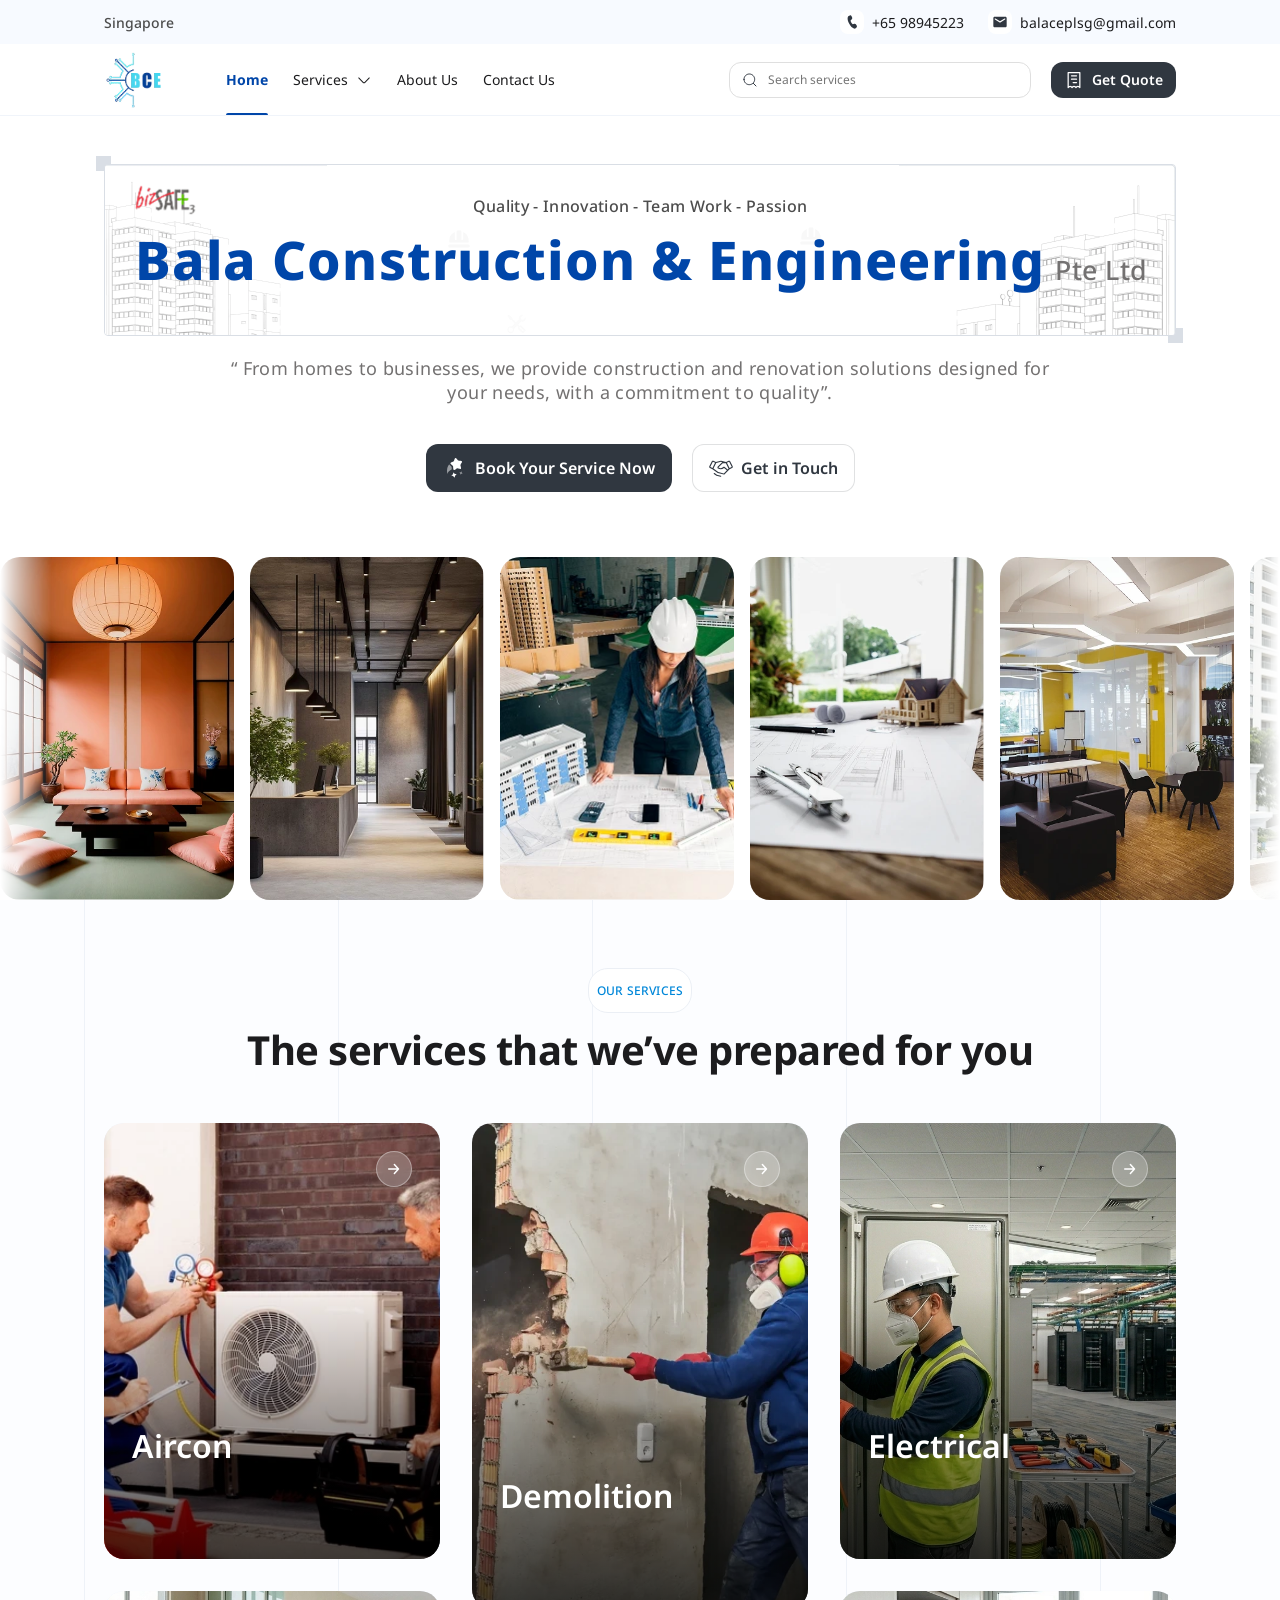
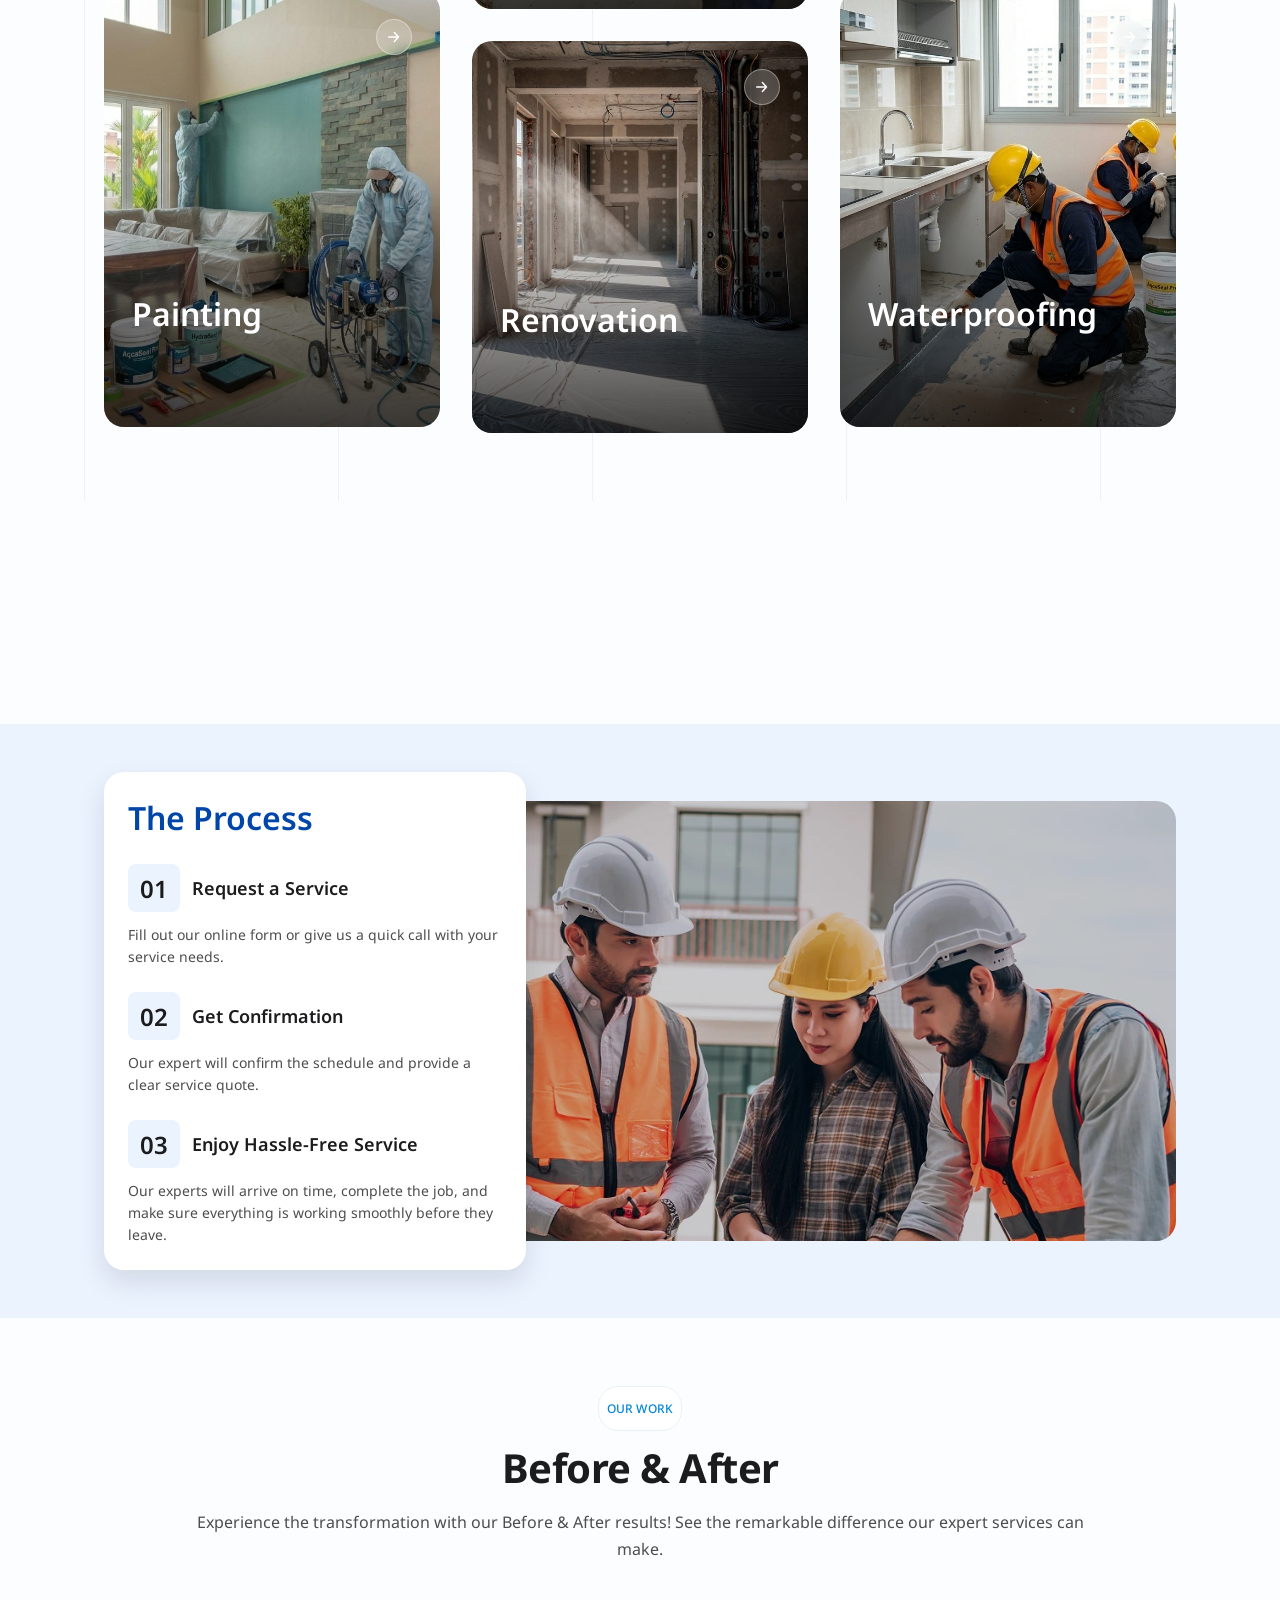
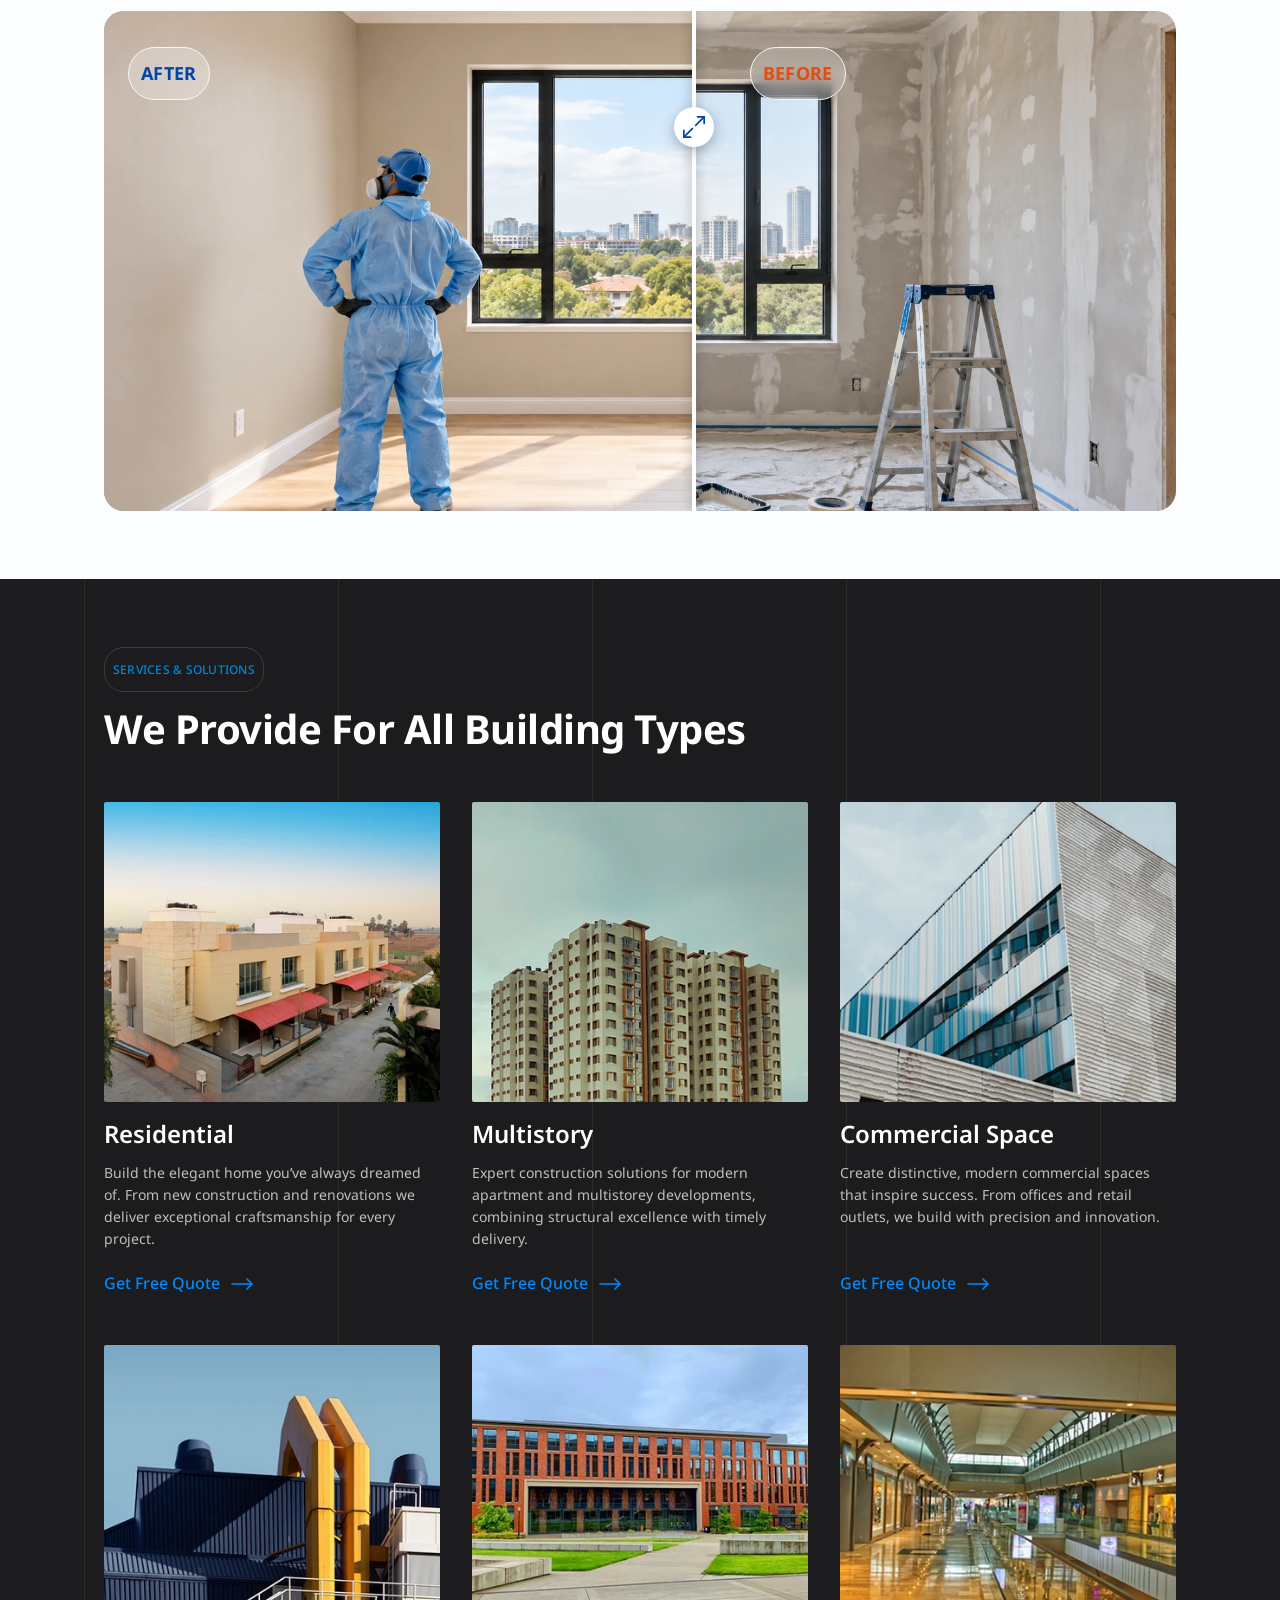
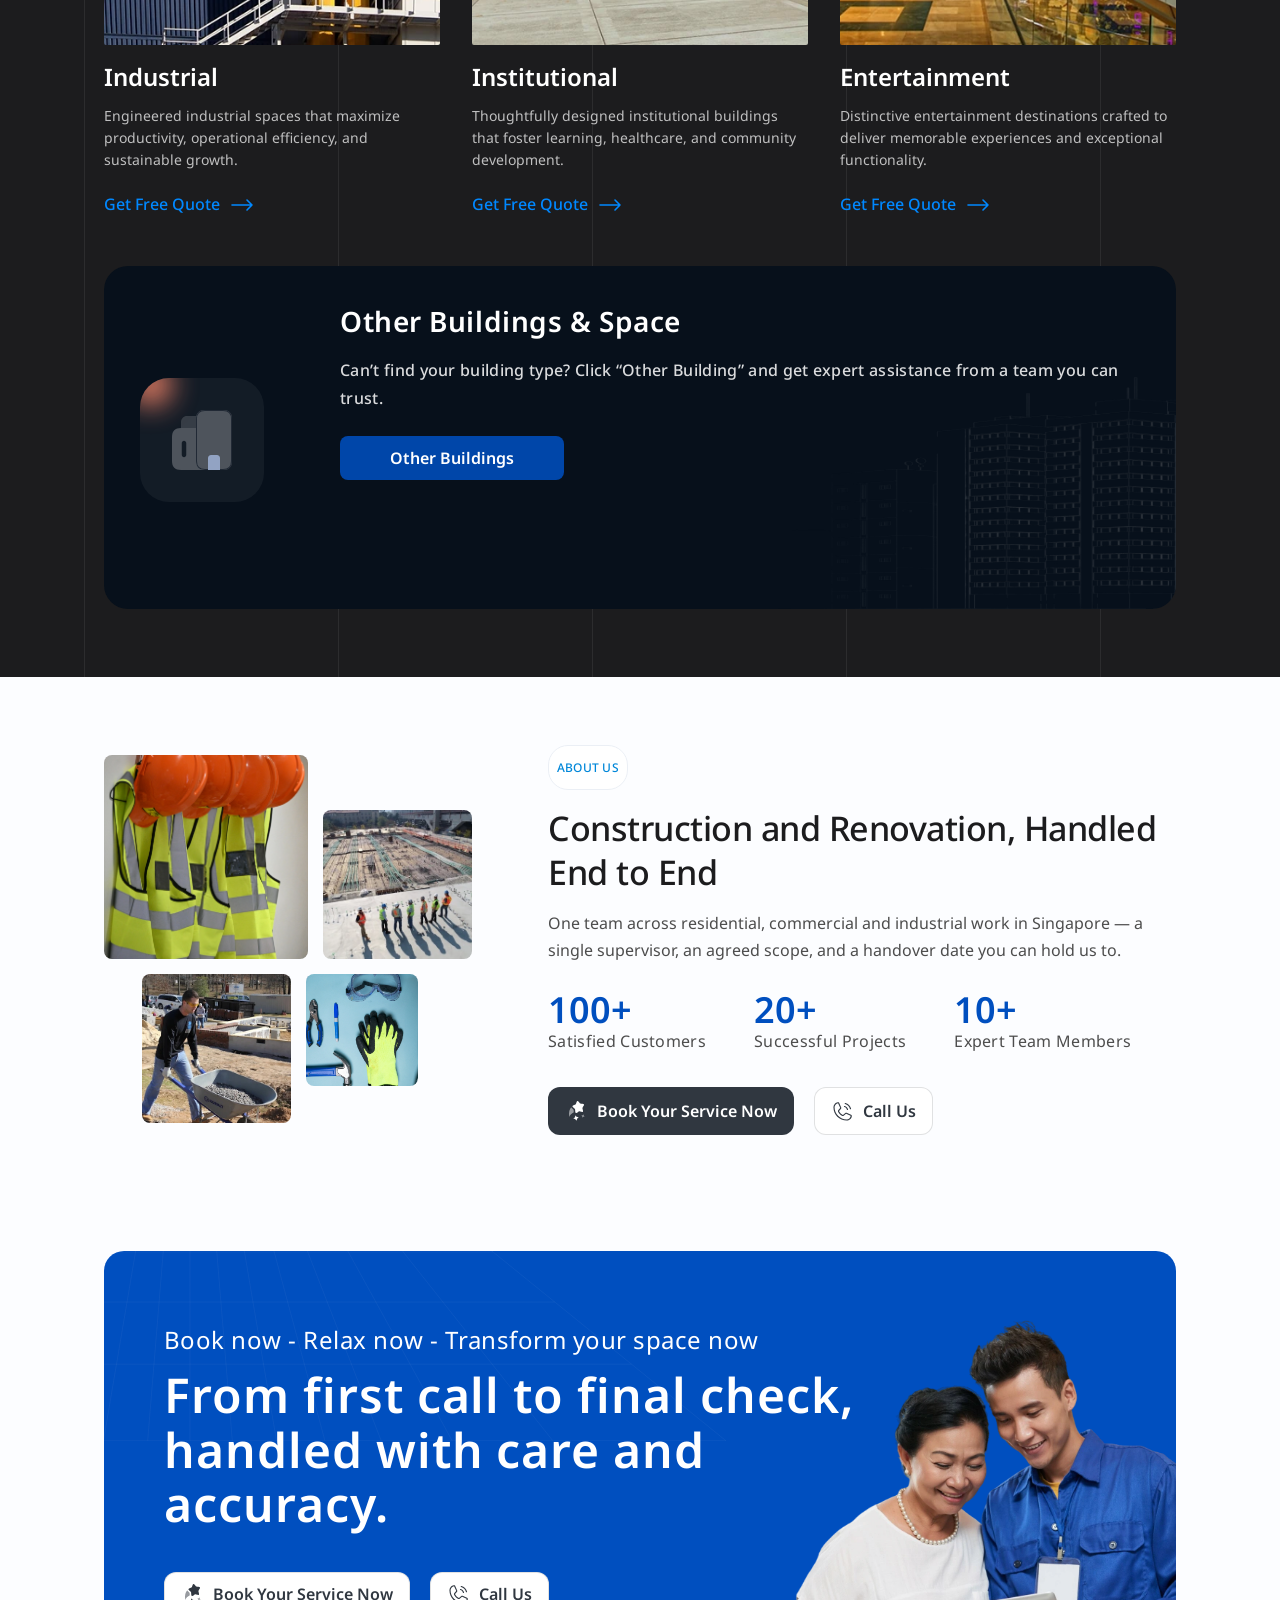
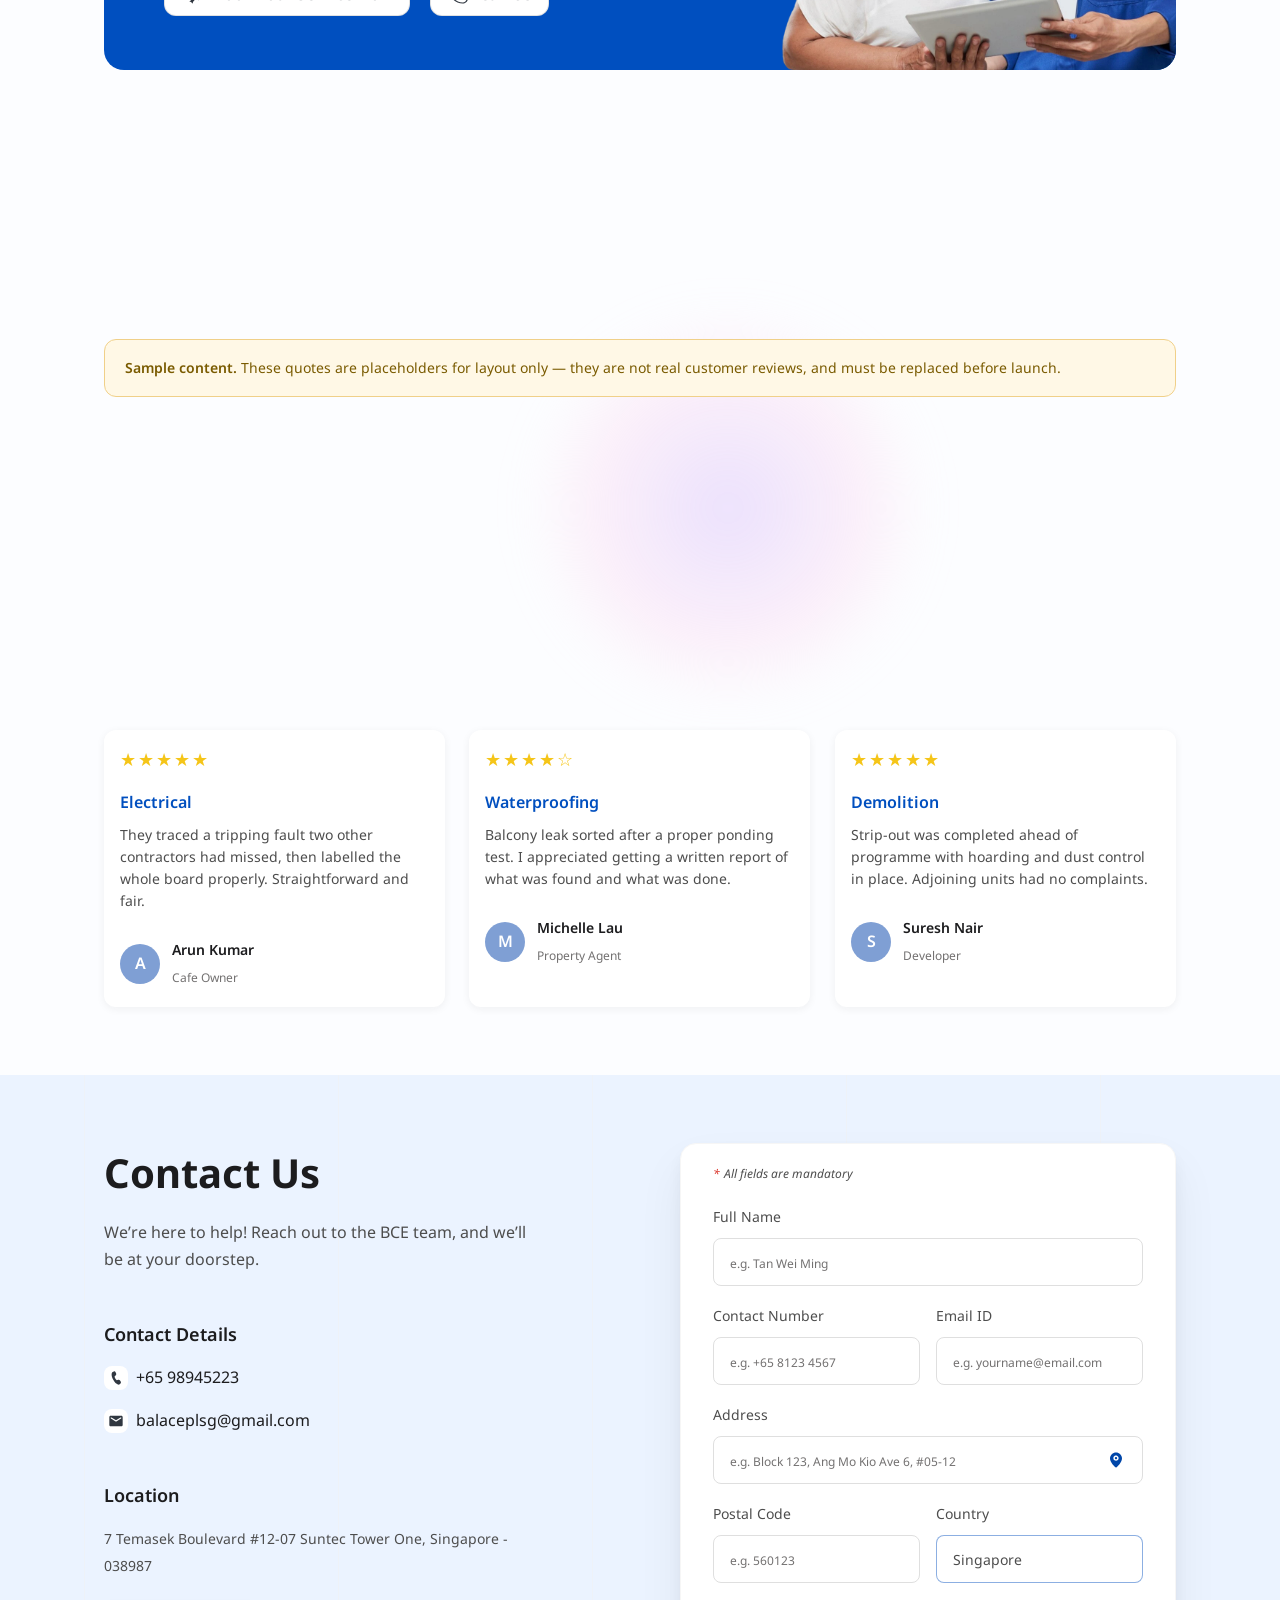
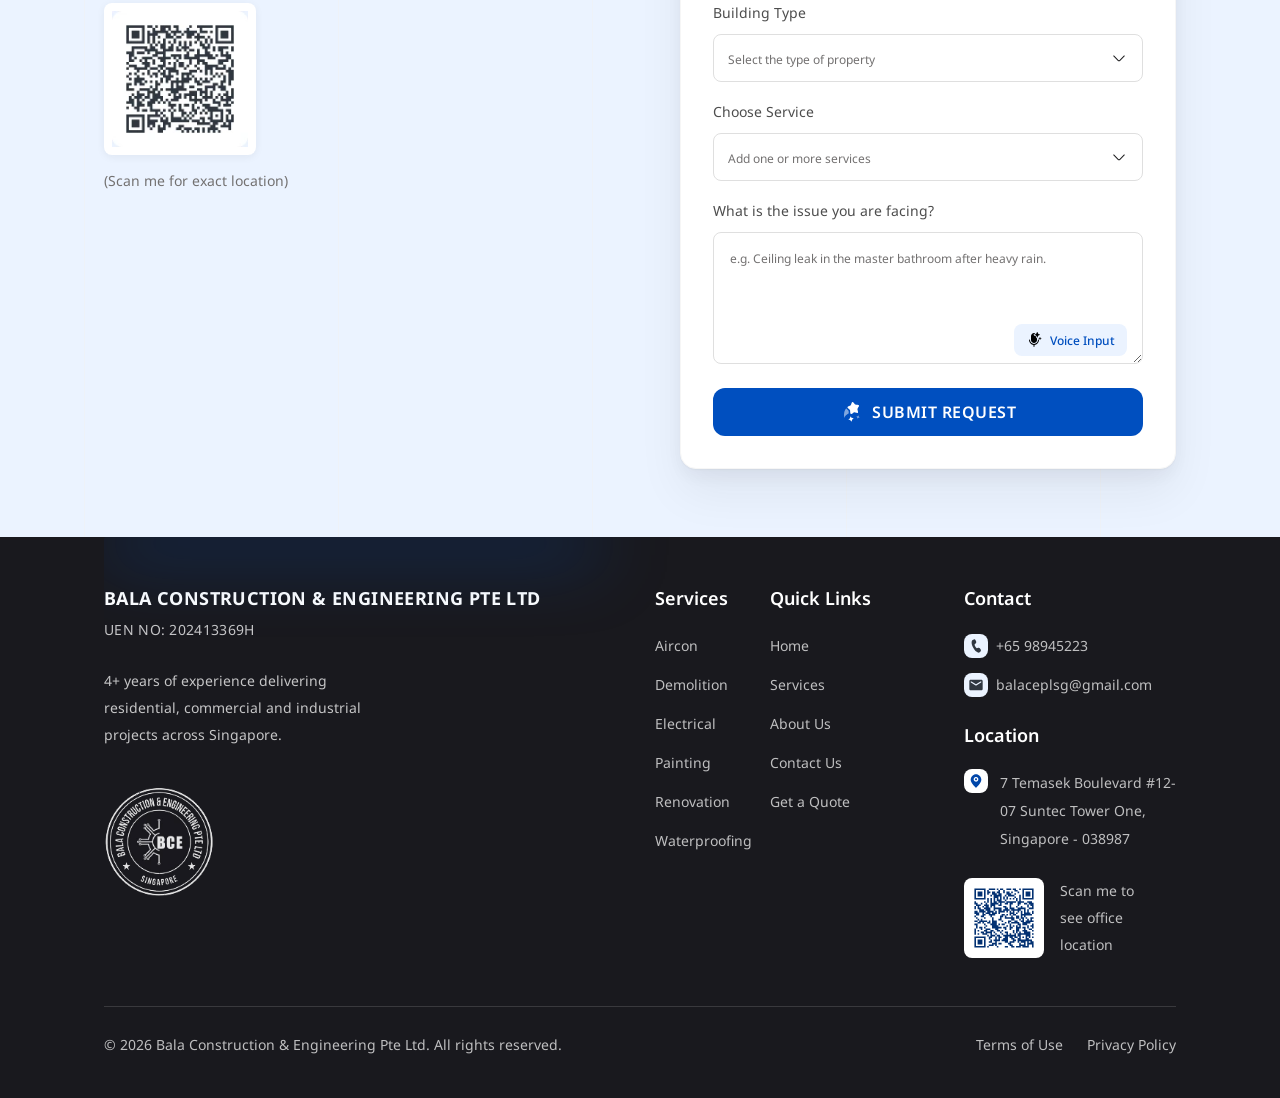
==== BCE Website Hub/index.html @ 56aca554 "First-Commit" ====
<!DOCTYPE html>
<html lang="en">
<head>
<meta charset="utf-8">
<meta name="viewport" content="width=device-width, initial-scale=1">
<title>Bala Construction &amp; Engineering Pte Ltd — Construction &amp; Renovation, Singapore</title>
<meta name="description" content="From homes to businesses, BCE provides construction and renovation solutions designed for your needs, with a commitment to quality. Aircon, demolition, electrical, painting, renovation and waterproofing services in Singapore.">
<link rel="icon" href="favicon.ico" sizes="any">
<link rel="icon" type="image/png" sizes="32x32" href="images/brand/favicon-32.png?v=3">
<link rel="apple-touch-icon" sizes="180x180" href="images/brand/favicon-180.png?v=3">
<link rel="preconnect" href="https://fonts.googleapis.com">
<link rel="preconnect" href="https://fonts.gstatic.com" crossorigin>
<link href="https://fonts.googleapis.com/css2?family=Noto+Sans:wght@400;500;600;700;800&display=swap" rel="stylesheet">
<link rel="stylesheet" href="css/tokens.css">
<link rel="stylesheet" href="css/base.css">
<link rel="stylesheet" href="css/components.css">
<link rel="stylesheet" href="css/sections.css">
<link rel="stylesheet" href="css/responsive.css">
<script>try{var f='bce-intro',s=sessionStorage.getItem(f)==='1',x=/[?&]intro=1/.test(location.href);if(s&&!x){document.documentElement.classList.add('intro-seen')}else{sessionStorage.setItem(f,'1')}}catch(e){}</script>
</head>
<body data-active-nav="Home">

<!-- Intro loader (Figma 438:1536) - a 2.5s curtain, removed by main.js -->
<div class="intro" id="intro" aria-hidden="true">
  <div class="intro__sky intro__sky--a"><img src="images/intro/skyline-a.webp" alt=""></div>
  <div class="intro__sky intro__sky--b"><img src="images/intro/skyline-b.webp" alt=""></div>
  <div class="intro__sky intro__sky--c"><img src="images/intro/skyline-c.webp" alt=""></div>
  <div class="intro__brand">
    <img class="intro__logo" src="images/brand/bce-logo.webp" alt="Bala Construction &amp; Engineering">
    <span class="intro__bar"></span>
    <p class="intro__tagline"><span>Quality - Innovation - Team Work - Passion</span></p>
  </div>
</div>

<a class="skip-link" href="#main">Skip to content</a>
<header class="site-header" data-component="site-header"></header>

<main id="main">

  <!-- ===== Hero ========================================================= -->
  <section class="hero">
    <span class="hero__tick hero__tick--tl"></span>
    <span class="hero__tick hero__tick--br"></span>

    <div class="container">
      <div class="hero__banner" data-reveal="scale">
        <img class="hero__skyline hero__skyline--left"  src="images/hero/skyline-left.webp"  alt="" aria-hidden="true">
        <img class="hero__skyline hero__skyline--right" src="images/hero/skyline-right.webp" alt="" aria-hidden="true">

        <span class="hero__glyph" style="left:34px;  top:59px; width:24px; height:24px"><img src="images/icons/helmet-safety-alt.svg" alt=""></span>
        <span class="hero__glyph" style="left:197px; top:59px; width:24px; height:24px"><img src="images/icons/helmet-safety-alt.svg" alt=""></span>
        <span class="hero__glyph" style="left:342px; top:62px; width:24px; height:24px"><img src="images/icons/helmet-safety.svg" alt=""></span>
        <span class="hero__glyph" style="left:694px; top:59px; width:24px; height:24px"><img src="images/icons/helmet-safety.svg" alt=""></span>
        <span class="hero__glyph" style="left:401px; top:148px; width:21px; height:21px"><img src="images/icons/tools.svg" alt=""></span>

        <div class="hero__certified">
          <img src="images/brand/bizsafe.webp" alt="bizSAFE certified">
        </div>

        <p class="hero__tagline">Quality - Innovation - Team Work - Passion</p>

        <div class="hero__titles">
          <h1 class="hero__title">Bala Construction &amp; Engineering</h1>
          <span class="hero__suffix">Pte Ltd</span>
        </div>
      </div>

      <p class="hero__lead" data-reveal>
        &ldquo;&nbsp;From homes to businesses, we provide construction and renovation solutions
        designed for your needs, with a commitment to quality&rdquo;.
      </p>

      <div class="hero__actions" data-reveal>
        <a class="btn btn--primary" href="contact.html">
          <span class="btn__icon" data-icon="star-fall"></span>
          <span>Book Your Service Now</span>
        </a>
        <button class="btn btn--outline" type="button" data-open-modal="get-in-touch-modal">
          <span class="btn__icon" data-icon="handshake"></span>
          <span>Get in Touch</span>
        </button>
      </div>
    </div>

    <div class="hero__gallery" aria-label="Recent BCE projects">
      <div class="hero__track" data-render="hero-gallery"></div>
    </div>
  </section>

  <!-- ===== Services ===================================================== -->
  <section class="section has-grid" id="services">
    <div class="container">
      <div class="section-head section-head--center" data-reveal>
        <span class="eyebrow">Our Services</span>
        <h2 class="section-title">The services that we&rsquo;ve prepared for you</h2>
      </div>
      <div class="services-bento" data-render="service-cards"></div>
    </div>
  </section>

  <!-- ===== How it works ================================================= -->
  <section class="section process" id="how-it-works">
    <div class="container">
      <div class="section-head" data-reveal>
        <span class="eyebrow">How it works</span>
        <h2 class="section-title">We Will Reach You In a Few Clicks</h2>
      </div>
    </div>

    <div class="process__band">
      <div class="container">
        <div class="process__stage">
          <figure class="process__photo" data-reveal="right">
            <img src="images/misc/process-team.webp" alt="BCE engineers reviewing plans on site" loading="lazy">
          </figure>
          <div class="process__card" data-reveal="left">
            <h3 class="process__card-title">The Process</h3>
            <div data-render="process-steps"></div>
          </div>
        </div>
      </div>
    </div>
  </section>

  <!-- ===== Before & After =============================================== -->
  <section class="section" id="our-work">
    <div class="container">
      <div class="section-head section-head--center" data-reveal>
        <span class="eyebrow">Our Work</span>
        <h2 class="section-title">Before &amp; After</h2>
        <p class="section-lead section-lead--wide">
          Experience the transformation with our Before &amp; After results! See the remarkable
          difference our expert services can make.
        </p>
      </div>

      <div class="compare" data-compare data-reveal="scale">
        <div class="compare__layer compare__layer--before">
          <img src="images/before-after/before.webp" alt="Property before BCE works">
        </div>
        <div class="compare__layer compare__layer--after">
          <img src="images/before-after/after.webp" alt="The same property after completion">
        </div>
        <span class="compare__badge compare__badge--after">AFTER</span>
        <span class="compare__badge compare__badge--before">BEFORE</span>
        <div class="compare__handle">
          <span class="compare__grip"><img src="images/icons/ba-handle-arrows.svg" alt=""></span>
        </div>
      </div>
    </div>
  </section>

  <!-- ===== Building types (dark) ======================================== -->
  <section class="section section--dark has-grid" id="building-types">
    <div class="container">
      <div class="section-head" data-reveal>
        <span class="eyebrow">Services &amp; Solutions</span>
        <h2 class="section-title">We Provide For All Building Types</h2>
      </div>

      <div class="grid-3" data-render="building-types"></div>

      <div class="other-buildings" data-reveal>
        <img class="other-buildings__skyline" src="images/misc/ob-skyline.webp" alt="" aria-hidden="true">
        <span class="other-buildings__icon">
          <img class="other-buildings__glow" src="images/misc/ob-glow.svg" alt="" aria-hidden="true">
          <img src="images/icons/buildings-alt.svg" alt="" width="72" height="72">
        </span>
        <div>
          <h3 class="other-buildings__title">Other Buildings &amp; Space</h3>
          <p class="other-buildings__desc">
            Can&rsquo;t find your building type? Click &ldquo;Other Building&rdquo; and get expert
            assistance from a team you can trust.
          </p>
          <div class="other-buildings__cta">
            <a class="btn btn--brand" href="contact.html?type=Other">Other Buildings</a>
          </div>
        </div>
      </div>
    </div>
  </section>

  <!-- ===== About ======================================================== -->
  <section class="section" id="about">
    <div class="container about">
      <div class="collage" data-reveal="left">
        <figure class="collage__item collage__item--a"><img src="images/about/collage-1-crew.webp" alt="Safety equipment ready for the crew" loading="lazy"></figure>
        <figure class="collage__item collage__item--b"><img src="images/about/collage-2-site.webp" alt="Site works in progress" loading="lazy"></figure>
        <figure class="collage__item collage__item--c"><img src="images/about/collage-3-worker.webp" alt="Worker on a reinforced structure" loading="lazy"></figure>
        <figure class="collage__item collage__item--d"><img src="images/about/collage-4-gloves.webp" alt="Protective gloves" loading="lazy"></figure>
      </div>

      <div data-reveal="right">
        <span class="eyebrow">About Us</span>
        <h2 class="section-title section-title--md" style="margin-top:16px">
          Construction and Renovation, Handled End to End
        </h2>
        <p class="section-lead">
          One team across residential, commercial and industrial work in Singapore — a single
          supervisor, an agreed scope, and a handover date you can hold us to.
        </p>

        <div class="about__stats">
          <div class="stat"><p class="stat__value" data-count="100">100+</p><p class="stat__label">Satisfied Customers</p></div>
          <div class="stat"><p class="stat__value" data-count="20">20+</p><p class="stat__label">Successful Projects</p></div>
          <div class="stat"><p class="stat__value" data-count="10">10+</p><p class="stat__label">Expert Team Members</p></div>
        </div>

        <div class="about__actions">
          <a class="btn btn--primary" href="contact.html">
            <span class="btn__icon" data-icon="star-fall"></span>
            <span>Book Your Service Now</span>
          </a>
          <a class="btn btn--outline" href="tel:+6598945223">
            <span class="btn__icon" data-icon="phone-call"></span>
            <span>Call Us</span>
          </a>
        </div>
      </div>
    </div>
  </section>

  <!-- ===== CTA banner =================================================== -->
  <div data-component="cta-banner"></div>

  <!-- ===== Testimonials ================================================= -->
  <section class="section testimonials" id="testimonials">
    <div class="container">
      <div class="section-head" data-reveal>
        <h2 class="section-title">Our Trusted Clients</h2>
        <p class="section-lead">
          What homeowners, offices and developers say about working with BCE.
        </p>
      </div>
      <div class="testimonials__grid" data-render="testimonials"></div>
    </div>
  </section>

  <!-- ===== Contact ====================================================== -->
  <section class="section section--tint has-grid" id="contact">
    <div class="container contact">
      <div data-reveal="left">
        <h2 class="contact__heading">Contact Us</h2>
        <p class="contact__lead">
          We&rsquo;re here to help! Reach out to the BCE team, and we&rsquo;ll be at your doorstep.
        </p>

        <h3 class="contact__subhead">Contact Details</h3>
        <div class="contact__list">
          <a class="contact-chip" href="tel:+6598945223">
            <span class="contact-chip__icon"><img src="images/icons/phone.svg" alt=""></span>
            <span>+65 98945223</span>
          </a>
          <a class="contact-chip" href="mailto:balaceplsg@gmail.com">
            <span class="contact-chip__icon"><img src="images/icons/email.svg" alt=""></span>
            <span>balaceplsg@gmail.com</span>
          </a>
        </div>

        <h3 class="contact__subhead">Location</h3>
        <p class="contact__address">
          7 Temasek Boulevard #12-07 Suntec Tower One, Singapore - 038987
        </p>
        <img class="contact__qr" src="images/misc/qr-location.webp" alt="QR code linking to the BCE office location">
        <p class="contact__qr-note">(Scan me for exact location)</p>
      </div>

      <div class="form-card" id="enquiry" data-reveal="right">
        <form data-enquiry-form novalidate>
          <div data-render="enquiry-fields" data-form-scope="home"></div>
        </form>
      </div>
    </div>
  </section>

</main>

<div data-component="site-footer"></div>
<div data-component="success-modal"></div>

<script src="js/data/site.js"></script>
<script src="js/icons.js"></script>
<script src="js/components.js"></script>
<script src="js/renderers.js"></script>
<script src="js/dropdown.js"></script>
<script src="js/mailer.js"></script>
<script src="js/forms.js"></script>
<script src="js/main.js"></script>
</body>
</html>
---- BCE Website Hub/css/tokens.css ----
/* ==========================================================================
   BCE — Design Tokens
   Mirrors the Figma variable set from "BCE Website Design and Development".
   Figma-defined variables are marked [figma]; the rest are values that were
   raw hex in the design and have been promoted to tokens here so future
   changes happen in one place.
   ========================================================================== */

:root {
  /* ---- Brand ---------------------------------------------------------- */
  --brand-1:            #0046a9;  /* [figma] Primary Brand Color 1 — headings */
  --brand-2:            #004fbf;  /* [figma] Primary Brand Color 2 — stats, links */
  --brand-selected:     #0088ff;  /* [figma] Sidebar Text - Selected */
  --brand-eyebrow:      #0087d9;  /* eyebrow label on About Us */
  --brand-deep:         #064195;  /* logo "C" */
  --brand-cyan:         #47d7ef;  /* logo "B" */
  --brand-cyan-2:       #42d7f0;  /* logo "E" */

  /* ---- Text ----------------------------------------------------------- */
  --text-1:             #1c1c1e;  /* [figma] P font color 1 — primary */
  --text-2:             #4d4d4d;  /* [figma] S font color — secondary */
  --text-3:             #737171;  /* [figma] T Font Color — muted */
  --text-heading-alt:   #1e1f24;  /* About Us headline */
  --text-on-dark:       #ffffff;
  --text-on-dark-muted: rgba(255, 255, 255, .72);

  /* ---- Surfaces ------------------------------------------------------- */
  --bg-1:               #fcfdff;  /* [figma] Bg color 1 — page ground */
  --bg-2:               #ebf3ff;  /* [figma] Bg Color 2 — tinted sections */
  --bg-field:           #ffffff;  /* [figma] Text Field - BG */
  --bg-utility:         #f7faff;  /* top contact bar */
  --bg-nav:             #fcfdff;
  --bg-dark:            #1c1c1e;  /* Service Providing section */
  --bg-footer:          #19191e;  /* [figma] Footer surface */
  --bg-dark-soft:       #26262a;  /* cards inside dark sections */
  --white:              #ffffff;

  /* ---- Lines ---------------------------------------------------------- */
  --stroke-1:           #ebeff5;  /* [figma] Stroke Color 1 */
  --stroke-card:        #f6f6f6;  /* form card outline */
  --stroke-filled:      rgba(0, 79, 191, .45);  /* hairline on a completed field */
  --grid-line:          #eef2f8;  /* background rules behind sections */
  --grid-line-dark:     rgba(255, 255, 255, .07);
  --stroke-nav:         #f0f4fa;
  --stroke-hero:        #d9dee5;
  --stroke-field:       #dfdfdf;
  --stroke-on-dark:     rgba(255, 255, 255, .14);

  /* ---- Buttons -------------------------------------------------------- */
  --cta-fill:           #303740;  /* [figma] CTA Button Fill Color */
  --cta-fill-hover:     var(--brand-1);         /* Buttons Component 43:1725 (hover state) */
  --cta-outline:        rgba(48, 55, 64, .15);
  --cta-outline-strong: rgba(48, 55, 64, .25);

  /* ---- Feedback ------------------------------------------------------- */
  --success:            #0f9d68;
  --danger:             #d93025;
  --star:               #f5c518;
  --badge-before:       #e54c10;

  /* ---- Scrims --------------------------------------------------------- */
  --scrim-image:        rgba(77, 77, 77, .5);
  --scrim-card:         linear-gradient(180deg, rgba(0, 0, 0, 0) 38%, rgba(0, 0, 0, .72) 100%);

  /* ---- Typography ----------------------------------------------------- */
  --font-sans: "Noto Sans", -apple-system, BlinkMacSystemFont, "Segoe UI", Roboto, Arial, sans-serif;
  --font-logo: Impact, "Haettenschweiler", "Arial Narrow Bold", sans-serif;

  --fs-hero:      64px;   --lh-hero:      88px;   --ls-hero:    1.28px;
  --fs-hero-sub:  32px;   --lh-hero-sub:  36px;
  --fs-h2:        40px;   --lh-h2:        50px;
  --fs-h3:        34px;   --lh-h3:        44px;
  --fs-card:      32px;   --lh-card:      42px;   /* service card title */
  --fs-stat:      36px;
  --fs-lead:      18px;   --lh-lead:      24px;
  --fs-body:      16px;   --lh-body:      27px;
  --fs-sm:        14px;   --lh-sm:        28px;
  --fs-xs:        12px;   --lh-xs:        20px;

  /* Weight of the selected item in the top nav. 600 = semibold, 700 = bold.
     Change here only - .nav-link.is-active reads this. */
  --nav-active-weight: 700;

  /* About page bands (Figma 437:1151) */
  --values-bg:  #f8f8f8;   /* "Your reliable partner"  437:1221 */
  --md-orange:  #ff5b1b;   /* "Meet our MD"            437:1464 */

  /* Loading overlay */
  --progress-green: #16a34a;

  /* ---- Spacing (4px base) --------------------------------------------- */
  --sp-1: 4px;   --sp-2: 8px;   --sp-3: 12px;  --sp-4: 16px;
  --sp-5: 20px;  --sp-6: 24px;  --sp-8: 32px;  --sp-10: 40px;
  --sp-12: 48px; --sp-16: 64px; --sp-20: 80px; --sp-24: 96px;

  /* ---- Layout ---------------------------------------------------------
     Desktop / medium-large laptop keeps the 104px gutter from the design.
     Overridden per breakpoint in responsive.css.                          */
  --page-margin:   104px;
  --content-max:   1232px;
  --grid-gap:      32px;
  --section-pad-y: 68px;   /* tuned so each section clears a laptop viewport */

  /* ---- Radii ----------------------------------------------------------- */
  --r-xs:  4px;   --r-sm:  8px;   --r-md: 12px;
  --r-lg: 20px;   --r-xl: 24px;   --r-pill: 999px;

  /* ---- Elevation ------------------------------------------------------- */
  --shadow-card:  0 2px 8px rgba(28, 28, 30, .06);
  /* Layered so the falloff reads smooth rather than as one hard edge. */
  --shadow-form:  0 1px 2px rgba(28, 28, 30, .04),
                  0 8px 20px rgba(28, 28, 30, .05),
                  0 24px 48px rgba(28, 28, 30, .06);
  --shadow-lift:  0 12px 28px rgba(28, 28, 30, .12);
  --shadow-menu:  4px 16px 16px rgba(0, 0, 0, .12);
  --shadow-modal: 0 24px 64px rgba(28, 28, 30, .24);

  /* ---- Motion ---------------------------------------------------------- */
  --ease:        cubic-bezier(.22, .61, .36, 1);
  --ease-out:    cubic-bezier(.16, 1, .3, 1);
  --dur-fast:    140ms;
  --dur:         240ms;
  --dur-slow:    420ms;
  --nav-h:       72px;
  --utility-h:   44px;
}
---- BCE Website Hub/css/base.css ----
/* ==========================================================================
   BCE — Reset, base elements, layout primitives, scroll animation utilities
   ========================================================================== */

*, *::before, *::after { box-sizing: border-box; }

html {
  -webkit-text-size-adjust: 100%;
  scroll-behavior: smooth;
  scroll-padding-top: calc(var(--nav-h) + 16px);
}

body {
  margin: 0;
  background: var(--bg-1);
  color: var(--text-1);
  font-family: var(--font-sans);
  font-size: var(--fs-body);
  line-height: var(--lh-body);
  -webkit-font-smoothing: antialiased;
  overflow-x: hidden;
}

/* Author styles beat the UA sheet, so [hidden] must be restated or class-based
   display rules (e.g. .modal { display: grid }) would override it. */
[hidden] { display: none !important; }

h1, h2, h3, h4, p, figure, blockquote { margin: 0; }
ul, ol { margin: 0; padding: 0; list-style: none; }
img, svg, video { display: block; max-width: 100%; }
img { height: auto; }
button, input, select, textarea { font: inherit; color: inherit; }
button { background: none; border: 0; padding: 0; cursor: pointer; }
a { color: inherit; text-decoration: none; }

:focus-visible {
  outline: 2px solid var(--brand-2);
  outline-offset: 3px;
  border-radius: var(--r-xs);
}

/* Screen-reader only ------------------------------------------------------ */
.sr-only {
  position: absolute; width: 1px; height: 1px;
  padding: 0; margin: -1px; overflow: hidden;
  clip: rect(0 0 0 0); white-space: nowrap; border: 0;
}

.skip-link {
  position: absolute; left: var(--sp-4); top: -100px; z-index: 200;
  background: var(--cta-fill); color: var(--white);
  padding: var(--sp-3) var(--sp-5); border-radius: var(--r-md);
  transition: top var(--dur) var(--ease);
}
.skip-link:focus { top: var(--sp-4); }

/* --------------------------------------------------------------------------
   Layout primitives
   -------------------------------------------------------------------------- */

/* Horizontal rhythm: 104px gutters on desktop, capped at a 1232px measure. */
.container {
  width: 100%;
  max-width: calc(var(--content-max) + var(--page-margin) * 2);
  margin-inline: auto;
  padding-inline: var(--page-margin);
}

.section { padding-block: var(--section-pad-y); }
.section--tint { background: var(--bg-2); }
.section--dark { background: var(--bg-dark); color: var(--text-on-dark); }
.section--dark .section-title { color: var(--text-on-dark); }
.section--dark .section-lead { color: var(--text-on-dark-muted); }

/* --------------------------------------------------------------------------
   Background grid rules
   The design runs six vertical lines behind several sections, starting at 84px
   on a 254px pitch (Figma lines at 85 / 339 / 593 / 847 / 1101 / 1355 against
   the 1440 frame). Add `has-grid` to any section to pick them up.
   -------------------------------------------------------------------------- */
.has-grid { position: relative; }
.has-grid > * { position: relative; }
.has-grid::before {
  content: "";
  position: absolute; inset: 0;
  background-image: repeating-linear-gradient(
    90deg,
    transparent 0 84px,
    var(--grid-line) 84px 85px,
    transparent 85px 254px
  );
  pointer-events: none;
}
.has-grid--dark::before,
.section--dark.has-grid::before { --grid-line: var(--grid-line-dark); }

/* Section header: eyebrow chip → headline → lead. Repeats site-wide. */
.section-head { margin-bottom: var(--sp-12); }
.section-head--center { text-align: center; }
.section-head--center .section-lead { margin-inline: auto; }

.eyebrow {
  display: inline-flex; align-items: center;
  padding: var(--sp-2);
  border: 1px solid var(--stroke-1);
  border-radius: var(--r-lg);
  font-size: var(--fs-xs);
  font-weight: 500;
  letter-spacing: .24px;
  text-transform: uppercase;
  color: var(--brand-eyebrow);
  background: var(--white);
}
.section--dark .eyebrow { background: transparent; border-color: var(--stroke-on-dark); }

.section-title {
  margin-top: var(--sp-3);
  font-size: var(--fs-h2);
  line-height: var(--lh-h2);
  font-weight: 700;
  letter-spacing: -.5px;
  color: var(--text-1);
}
.section-title--md { font-size: var(--fs-h3); line-height: var(--lh-h3); font-weight: 500; }

.section-lead {
  margin-top: var(--sp-4);
  max-width: 780px;
  font-size: var(--fs-body);
  line-height: var(--lh-body);
  color: var(--text-2);
}
.section-lead--wide { max-width: 900px; }

.grid-3 {
  display: grid;
  grid-template-columns: repeat(3, 1fr);
  gap: var(--sp-12) var(--grid-gap);
  align-items: stretch;      /* lets cards bottom-align their CTAs */
}
.grid-2 { display: grid; grid-template-columns: repeat(2, 1fr); gap: var(--grid-gap); }

/* --------------------------------------------------------------------------
   Scroll-reveal — progressive enhancement.
   Elements only hide once JS confirms IntersectionObserver support, so the
   page is fully readable with JS off.
   -------------------------------------------------------------------------- */
[data-reveal] { will-change: transform, opacity; }

.js-reveal [data-reveal] {
  opacity: 0;
  transform: translateY(24px);
  transition:
    opacity var(--dur-slow) var(--ease-out),
    transform var(--dur-slow) var(--ease-out);
  transition-delay: var(--reveal-delay, 0ms);
}
.js-reveal [data-reveal="left"]  { transform: translateX(-32px); }
.js-reveal [data-reveal="right"] { transform: translateX(32px); }
.js-reveal [data-reveal="scale"] { transform: scale(.96); }

.js-reveal [data-reveal].is-visible {
  opacity: 1;
  transform: none;
}

/* Anything that lifts on hover shares one transition contract. */
.hoverable {
  transition:
    transform var(--dur) var(--ease),
    box-shadow var(--dur) var(--ease),
    border-color var(--dur) var(--ease),
    background-color var(--dur) var(--ease),
    color var(--dur) var(--ease);
}

@media (prefers-reduced-motion: reduce) {
  html { scroll-behavior: auto; }
  .js-reveal [data-reveal] { opacity: 1; transform: none; transition: none; }
  *, *::before, *::after {
    animation-duration: .01ms !important;
    animation-iteration-count: 1 !important;
    transition-duration: .01ms !important;
    scroll-behavior: auto !important;
  }
}
---- BCE Website Hub/css/components.css ----
/* ==========================================================================
   BCE — Reusable components
   Buttons, utility bar, navigation, mega-menu, cards, forms, modal, footer.
   Variants follow the "Buttons Component" sheet (43:1714) in Figma, where the
   hover convention across the whole site is charcoal -> brand blue.
   ========================================================================== */

/* --------------------------------------------------------------------------
   Buttons
   -------------------------------------------------------------------------- */
.btn {
  display: inline-flex;
  align-items: center;
  justify-content: center;
  gap: var(--sp-2);
  height: 48px;
  padding: var(--sp-2) var(--sp-4);
  border: 1px solid transparent;
  border-radius: var(--r-md);
  font-size: var(--fs-body);
  font-weight: 600;
  line-height: 1;
  white-space: nowrap;
  cursor: pointer;
  transition:
    background-color var(--dur) var(--ease),
    border-color var(--dur) var(--ease),
    color var(--dur) var(--ease),
    transform var(--dur) var(--ease),
    box-shadow var(--dur) var(--ease);
}
.btn:hover  { transform: translateY(-4px); box-shadow: var(--shadow-lift); }
.btn:active { transform: translateY(0); box-shadow: none; }

/* Button icons are masked, not <img>, so they always take the button's own
   text colour. Several exports carry a baked-in fill (star-fall and invoice
   are white) which made them vanish on light buttons. */
.btn__icon,
.pill-btn__icon {
  display: block;
  width: 24px; height: 24px;
  flex: none;
  color: inherit;          /* the inlined SVG paints with currentColor */
}
.btn__icon svg,
.pill-btn__icon svg { width: 100%; height: 100%; display: block; }
.pill-btn__icon { width: 20px; height: 20px; }

/* Filled charcoal -> brand blue on hover (primary CTA) */
.btn--primary { background: var(--cta-fill); color: var(--white); }
.btn--primary:hover { background: var(--cta-fill-hover); }

/* White with charcoal text -> charcoal on hover (used on tinted grounds) */
.btn--inverse { background: var(--white); color: var(--cta-fill); border-color: var(--cta-outline); }
.btn--inverse:hover { background: var(--cta-fill); color: var(--white); }

/* Outlined secondary — "Get in Touch" / "Call Us" */
.btn--outline {
  background: var(--white);
  color: var(--cta-fill);
  border-color: var(--cta-outline);
}
.btn--outline:hover { background: var(--brand-1); color: var(--white); border-color: var(--brand-1); }

/* Solid brand blue — the service hero's "Book Now" (Figma 49:2943) */
.btn--brand { background: var(--brand-1); color: var(--white); }
.btn--brand:hover { background: var(--brand-2); }
.btn__icon--sm { width: 20px; height: 20px; }

/* Compact nav button — "Get Quote" (36px) */
.btn--sm {
  height: 36px;
  padding: var(--sp-2) var(--sp-3);
  font-size: var(--fs-sm);
}
.btn--sm .btn__icon { width: 20px; height: 20px; }

/* The nav CTA reads charcoal while the top of the page is on screen and brand
   blue once it is scrolled past. initNavCta() puts .is-hero-view on <body>,
   keyed to each page's first section, so all four pages behave the same way.
   The colour eases on its own - .btn already transitions background-color. */
.navbar .btn--primary                { background: var(--brand-1); }
.navbar .btn--primary:hover          { background: var(--brand-2); }
.is-hero-view .navbar .btn--primary       { background: var(--cta-fill); }
.is-hero-view .navbar .btn--primary:hover { background: var(--cta-fill-hover); }

/* Full-width blue submit */
.btn--submit {
  width: 100%;
  background: var(--brand-2);
  color: var(--white);
  letter-spacing: .5px;
  text-transform: uppercase;
}
.btn--submit:hover { background: var(--brand-1); }
.btn--submit:disabled { opacity: .6; cursor: not-allowed; transform: none; box-shadow: none; }

/* Neutral — modal "Close" */
.btn--ghost { background: var(--white); color: var(--text-1); border-color: var(--stroke-field); }
.btn--ghost:hover { background: var(--bg-2); border-color: var(--stroke-1); }

.btn--block { width: 100%; }

/* Text link with a real arrow glyph (the old pseudo-element drew only the
   shaft, which read as a stray dash). */
.link-arrow {
  display: inline-flex;
  align-items: center;
  gap: var(--sp-3);
  font-size: var(--fs-body);
  font-weight: 500;
  color: var(--brand-2);
  transition: gap var(--dur) var(--ease), color var(--dur) var(--ease);
}
.link-arrow svg {
  width: 22px; height: 12px;
  flex: none;
  overflow: visible;
  transition: transform var(--dur) var(--ease);
}
.link-arrow:hover { gap: var(--sp-4); }
.link-arrow:hover svg { transform: translateX(4px); }
.section--dark .link-arrow { color: var(--brand-selected); }

/* --------------------------------------------------------------------------
   Utility contact bar (44px)
   -------------------------------------------------------------------------- */
.utility-bar {
  height: var(--utility-h);
  background: var(--bg-utility);
  font-size: var(--fs-sm);
}
.utility-bar__inner { display: flex; align-items: center; justify-content: space-between; height: 100%; }
.utility-bar__region { color: var(--text-2); font-weight: 500; }
.utility-bar__contacts { display: flex; align-items: center; gap: var(--sp-6); }

.contact-chip {
  display: inline-flex;
  align-items: center;
  gap: var(--sp-2);
  color: var(--text-1);
  transition: color var(--dur) var(--ease);
}
.contact-chip:hover { color: var(--brand-2); }
.contact-chip__icon {
  display: grid; place-items: center;
  width: 24px; height: 24px;
  background: var(--white);
  border-radius: var(--r-sm);
  flex: none;
  transition: transform var(--dur) var(--ease), box-shadow var(--dur) var(--ease);
}
.contact-chip__icon img { width: 16px; height: 16px; }
.contact-chip:hover .contact-chip__icon { transform: translateY(-1px); box-shadow: var(--shadow-card); }

/* --------------------------------------------------------------------------
   Primary navigation (72px, sticky, blurred)
   -------------------------------------------------------------------------- */
/* Only the nav sticks. The utility strip scrolls away with the page so the
   address/phone bar is not pinned over content. Both are body-level siblings
   (see mountShell) so the navbar sticks against the viewport, not a wrapper. */
.utility-bar { position: relative; z-index: 99; }

/* Fully opaque: page content must never read through the bar while scrolling. */
.navbar {
  position: sticky;
  top: 0;
  z-index: 100;
  height: var(--nav-h);
  background: var(--white);
  border-bottom: 1px solid var(--stroke-nav);
  transition: box-shadow var(--dur) var(--ease);
}
.navbar.is-stuck { box-shadow: 0 4px 16px rgba(28, 28, 30, .06); }
.navbar__inner { display: flex; align-items: center; gap: var(--sp-6); height: 100%; }

.brand { display: inline-flex; align-items: center; gap: var(--sp-2); flex: none; }
.brand__mark { width: 58px; height: 56px; object-fit: contain; transition: transform var(--dur) var(--ease); }
.brand:hover .brand__mark { transform: scale(1.05); }
.brand__word { font-family: var(--font-logo); font-size: 24px; letter-spacing: .5px; }
.brand__word i { font-style: normal; }
.brand__word .b { color: var(--brand-cyan); }
.brand__word .c { color: var(--brand-deep); }
.brand__word .e { color: var(--brand-cyan-2); }

/* Items stretch the full bar height so the active/hover rule can sit exactly on
   the navbar's bottom edge (Figma "Line 1" at y=72) instead of a magic offset. */
.nav-menu {
  display: flex;
  align-self: stretch;
  align-items: stretch;
  gap: 25px;
  margin-left: var(--sp-10);
}
.nav-menu__item { position: relative; display: flex; align-items: center; }

.nav-link {
  display: inline-flex; align-items: center; gap: var(--sp-2);
  height: 100%;
  font-size: var(--fs-sm);
  color: var(--text-1);
  transition: color var(--dur) var(--ease);
}
.nav-link::after {
  content: "";
  position: absolute;
  left: 0; right: 0; bottom: 0;
  height: 2px;
  background: var(--brand-1);
  border-radius: 2px 2px 0 0;
  transform: scaleX(0);
  transform-origin: left center;
  transition: transform var(--dur) var(--ease);
}
.nav-link:hover { color: var(--brand-1); }
.nav-link:hover::after { transform: scaleX(1); }
.nav-link.is-active { color: var(--brand-1); font-weight: var(--nav-active-weight); }
.nav-link.is-active::after { transform: scaleX(1); }
.nav-link__caret { width: 16px; height: 16px; transition: transform var(--dur) var(--ease); }
.nav-menu__item.is-open .nav-link__caret { transform: rotate(180deg); }

.nav-actions { display: flex; align-items: center; gap: var(--sp-5); margin-left: auto; }

.nav-search {
  display: flex; align-items: center; gap: var(--sp-2);
  width: 302px; height: 36px;
  padding: var(--sp-2) var(--sp-3);
  background: var(--white);
  border: 1px solid var(--stroke-field);
  border-radius: var(--r-md);
  transition: border-color var(--dur) var(--ease), box-shadow var(--dur) var(--ease);
}
.nav-search:focus-within { border-color: var(--brand-2); box-shadow: 0 0 0 3px rgba(0, 79, 191, .12); }
.nav-search img { width: 16px; height: 16px; flex: none; }
.nav-search input {
  border: 0; outline: 0; width: 100%;
  font-size: var(--fs-xs); color: var(--text-2); background: transparent;
}

/* Search suggestions ------------------------------------------------------ */
.search-results {
  position: absolute; top: calc(100% + 8px); right: 0;
  width: 302px;
  background: var(--white);
  border: 1px solid var(--stroke-1);
  border-radius: var(--r-md);
  box-shadow: var(--shadow-menu);
  padding: var(--sp-2);
  display: none;
  z-index: 120;
}
.search-results.is-open { display: block; }
.search-results__item {
  display: flex; align-items: center; gap: var(--sp-3);
  width: 100%; padding: var(--sp-2);
  border-radius: var(--r-sm); text-align: left;
  transition: background-color var(--dur-fast) var(--ease);
}
.search-results__item:hover { background: var(--bg-2); }
.search-results__item img { width: 36px; height: 36px; border-radius: var(--r-sm); object-fit: cover; }
.search-results__empty { padding: var(--sp-4); color: var(--text-3); font-size: var(--fs-sm); }

/* Burger (tablet / mobile) ------------------------------------------------ */
.nav-toggle { display: none; width: 40px; height: 40px; place-items: center; border-radius: var(--r-sm); }
.nav-toggle:hover { background: var(--bg-2); }
.nav-toggle span {
  display: block; width: 20px; height: 2px; margin: 3px 0;
  background: var(--text-1); border-radius: 2px;
  transition: transform var(--dur) var(--ease), opacity var(--dur-fast) var(--ease);
}
.nav-toggle.is-open span:nth-child(1) { transform: translateY(5px) rotate(45deg); }
.nav-toggle.is-open span:nth-child(2) { opacity: 0; }
.nav-toggle.is-open span:nth-child(3) { transform: translateY(-5px) rotate(-45deg); }

/* --------------------------------------------------------------------------
   Services mega-menu (653 x 376)
   -------------------------------------------------------------------------- */
.mega-menu {
  position: absolute;
  top: calc(100% + 12px);   /* item now spans the full bar, so 100% == navbar bottom */
  left: -110px;
  width: 653px;
  padding: 19px;
  background: var(--white);
  border: 1px solid var(--stroke-1);
  border-radius: var(--r-md);
  box-shadow: var(--shadow-menu);
  opacity: 0;
  visibility: hidden;
  transform: translateY(-8px);
  transition:
    opacity var(--dur) var(--ease),
    transform var(--dur) var(--ease),
    visibility var(--dur);
  z-index: 110;
}
.nav-menu__item.is-open .mega-menu { opacity: 1; visibility: visible; transform: translateY(0); }

.mega-menu::before {
  content: "";
  position: absolute; top: -7px; left: 172px;
  width: 14px; height: 14px;
  background: var(--white);
  border-left: 1px solid var(--stroke-1);
  border-top: 1px solid var(--stroke-1);
  transform: rotate(45deg);
}
.mega-menu__grid { display: grid; grid-template-columns: repeat(2, 287px); gap: var(--sp-10); }
.mega-menu__col { display: flex; flex-direction: column; gap: var(--sp-4); }

.menu-card {
  display: flex; align-items: center; gap: var(--sp-3);
  padding: var(--sp-2);
  border-radius: var(--r-sm);
  transition: background-color var(--dur) var(--ease), transform var(--dur) var(--ease);
}
.menu-card:hover { background: var(--bg-2); }
.menu-card__thumb {
  width: 56px; height: 56px; flex: none;
  border-radius: var(--r-sm);
  overflow: hidden;
  background: var(--white);
}
.menu-card__thumb img { width: 100%; height: 100%; object-fit: cover; }

/* Figma 41:1585 — the text column is a fixed 203 x 56 box whose content is
   top-aligned, not vertically centred against the thumbnail. */
.menu-card__body {
  position: relative;
  display: flex; flex-direction: column;
  justify-content: flex-start;
  gap: var(--sp-1);
  width: 203px; height: 56px;
}
.menu-card__title {
  font-size: var(--fs-body); font-weight: 600; line-height: normal;
  letter-spacing: .32px; color: var(--text-1);
}
.menu-card__desc {
  font-size: var(--fs-xs); line-height: normal;
  letter-spacing: .24px; color: var(--text-3);
}

/* Sits at the top-right of the text column; only shown on hover/focus. */
.menu-card__arrow {
  position: absolute; left: 183px; top: 3px;
  width: 16px; height: 16px;
  color: var(--brand-selected);
  transform: rotate(90deg) scale(.4);
  opacity: 0;
  transition: opacity var(--dur) var(--ease), transform var(--dur) var(--ease);
}
.menu-card__arrow svg { width: 100%; height: 100%; display: block; }
.menu-card:hover .menu-card__arrow,
.menu-card:focus-visible .menu-card__arrow { opacity: 1; transform: rotate(90deg) scale(1); }

/* Mobile drawer ----------------------------------------------------------- */
.mobile-drawer {
  position: fixed; inset: 0 0 0 auto;
  width: min(360px, 88vw);
  background: var(--white);
  box-shadow: -8px 0 32px rgba(0, 0, 0, .16);
  padding: var(--sp-6);
  transform: translateX(100%);
  transition: transform var(--dur-slow) var(--ease-out);
  z-index: 150;
  overflow-y: auto;
  display: none;
}
.mobile-drawer.is-open { transform: translateX(0); }
.mobile-drawer__section + .mobile-drawer__section { margin-top: var(--sp-6); }
.mobile-drawer__link {
  display: block; padding: var(--sp-3) 0;
  font-size: var(--fs-lead); font-weight: 500;
  border-bottom: 1px solid var(--stroke-1);
  transition: color var(--dur) var(--ease), padding-left var(--dur) var(--ease);
}
.mobile-drawer__link:hover { color: var(--brand-1); padding-left: var(--sp-2); }
.mobile-drawer__sub { padding-left: var(--sp-4); }

.scrim {
  position: fixed; inset: 0;
  background: rgba(28, 28, 30, .48);
  opacity: 0; visibility: hidden;
  transition: opacity var(--dur) var(--ease), visibility var(--dur);
  z-index: 140;
}
.scrim.is-open { opacity: 1; visibility: visible; }

/* --------------------------------------------------------------------------
   Service card — image with scrim, label, arrow badge, hover reveal
   -------------------------------------------------------------------------- */
/* Bento: three independent columns so each card keeps its designed height. */
.services-bento {
  display: grid;
  grid-template-columns: repeat(3, 1fr);
  gap: var(--grid-gap);
  align-items: start;
}
.services-bento__col { display: flex; flex-direction: column; gap: var(--grid-gap); }

.service-card {
  position: relative;
  display: block;
  height: var(--card-h, 436px);
  border-radius: var(--r-lg);
  overflow: hidden;
  background: var(--bg-2);
  transition: transform var(--dur) var(--ease), box-shadow var(--dur) var(--ease);
}
.service-card:hover { transform: translateY(-6px); box-shadow: var(--shadow-lift); }

/* Hover wash from the design's hover variant (Figma 25:1158): transparent to
   Primary Brand Color 1 at 60%. The design also puts a 12.5px backdrop blur
   here, but that softened the photo itself, so the blur is deliberately left
   off - the colour wash carries the state and the image stays sharp. */
.service-card__glow {
  position: absolute; inset: 0;
  background: linear-gradient(180deg, rgba(0, 70, 169, 0) 50%, rgba(0, 70, 169, .6) 100%);
  opacity: 0;
  pointer-events: none;
  transition: opacity var(--dur-slow) var(--ease);
}
.service-card:hover .service-card__glow,
.service-card:focus-within .service-card__glow { opacity: 1; }

.service-card__img {
  position: absolute; inset: 0;
  width: 100%; height: 100%;
  object-fit: cover;
  transition: transform var(--dur-slow) var(--ease-out);
}
.service-card:hover .service-card__img { transform: scale(1.06); }

.service-card__scrim { position: absolute; inset: 0; background: var(--scrim-card); }

.service-card__badge {
  position: absolute; top: 28px; right: 28px;
  width: 36px; height: 36px;
  display: grid; place-items: center;
  border-radius: var(--r-pill);
  background: rgba(255, 255, 255, .22);
  backdrop-filter: blur(6px);
  border: 1px solid rgba(255, 255, 255, .35);
  transition: background-color var(--dur) var(--ease), transform var(--dur) var(--ease);
}
.service-card:hover .service-card__badge { background: var(--white); color: var(--brand-1); }
.service-card__badge { color: var(--white); }
.service-card__badge svg { width: 18px; height: 18px; }

.service-card__body {
  position: absolute; inset: auto 0 0 0;
  padding: 28px;
  transition: transform var(--dur-slow) var(--ease-out);
}
.service-card__title {
  font-size: var(--fs-card);
  line-height: var(--lh-card);
  font-weight: 600;
  color: var(--white);
}
.service-card__actions {
  display: flex; gap: var(--sp-4);
  margin-top: var(--sp-6);
  opacity: 0;
  transform: translateY(12px);
  transition: opacity var(--dur) var(--ease), transform var(--dur) var(--ease);
}
.service-card:hover .service-card__actions,
.service-card:focus-within .service-card__actions { opacity: 1; transform: translateY(0); }
.service-card:hover .service-card__body { transform: translateY(-4px); }

/* Invisible link filling the card, so a click or tap anywhere opens the
   service page. It comes before the badge and the body in the DOM, and all
   three are positioned, so those paint above it and keep their own links and
   hover states exactly as before - this only covers the empty photo area. */
.service-card__hit { position: absolute; inset: 0; }

/* Touch devices have no hover, so the blue wash and the buttons that a mouse
   user reveals are shown by default - otherwise they would be unreachable.
   Keyed to the input device rather than screen width, so it covers tablets. */
@media (hover: none) {
  .service-card__glow { opacity: 1; }
  .service-card__actions { opacity: 1; transform: none; }
  .service-card__badge { background: var(--white); color: var(--brand-1); }
}

/* Card actions match the hover variant: 214px filled "Book Now" with the star
   after the label, 16px gap, then an outlined "Know more". */
.pill-btn {
  display: inline-flex; align-items: center; justify-content: center;
  gap: var(--sp-2);
  height: 40px; padding: 0 var(--sp-3);
  border-radius: var(--r-md);
  font-size: var(--fs-sm); font-weight: 600;
  transition: background-color var(--dur) var(--ease), color var(--dur) var(--ease);
}

.pill-btn--solid { background: var(--white); color: var(--brand-2); flex: 1 1 auto; max-width: 214px; }
.pill-btn--solid:hover { background: var(--brand-2); color: var(--white); }
.pill-btn--outline { border: 1px solid var(--white); color: var(--bg-1); font-weight: 500; flex: none; }
.pill-btn--outline:hover { background: var(--white); color: var(--text-1); }

/* --------------------------------------------------------------------------
   Building-type card (dark section)
   -------------------------------------------------------------------------- */
/* Cards stretch to the tallest in the row and push their link to the bottom,
   so every "Get Free Quote" lines up regardless of description length. */
.type-card { display: flex; flex-direction: column; height: 100%; }

.type-card__media {
  height: 300px;
  border-radius: 2px;
  overflow: hidden;
  background: var(--bg-dark-soft);
}
.type-card__media img {
  width: 100%; height: 100%; object-fit: cover;
  transition: transform var(--dur-slow) var(--ease-out);
}
.type-card:hover .type-card__media img { transform: scale(1.06); }
.type-card__title {
  margin-top: var(--sp-4);
  font-size: 24px; line-height: 32px; font-weight: 600;
  color: var(--text-on-dark);
  transition: color var(--dur) var(--ease);
}
.type-card:hover .type-card__title { color: var(--brand-selected); }
.type-card__desc {
  margin-top: var(--sp-3);
  font-size: var(--fs-sm); line-height: 22px;
  color: var(--text-on-dark-muted);
}
.type-card__link { margin-top: auto; padding-top: var(--sp-5); }

/* --------------------------------------------------------------------------
   Testimonial card
   -------------------------------------------------------------------------- */
.testimonial {
  padding: var(--sp-4);
  background: var(--white);
  border-radius: var(--r-md);
  box-shadow: var(--shadow-card);
  transition: transform var(--dur) var(--ease), box-shadow var(--dur) var(--ease);
}
.testimonial:hover { transform: translateY(-4px); box-shadow: var(--shadow-lift); }
.testimonial__stars { display: flex; gap: 2px; color: var(--star); font-size: 18px; }
.testimonial__category {
  margin-top: var(--sp-4);
  font-size: var(--fs-body); font-weight: 600; color: var(--brand-2);
}
.testimonial__quote {
  margin-top: var(--sp-2);
  font-size: var(--fs-sm); line-height: 22px; color: var(--text-2);
}
.testimonial__client { display: flex; align-items: center; gap: var(--sp-3); margin-top: var(--sp-6); }
.testimonial__avatar {
  display: grid; place-items: center;
  width: 40px; height: 40px; flex: none;
  border-radius: var(--r-pill);
  background: #7f9fd4; color: var(--white);
  font-weight: 600;
}
.testimonial__name { font-size: var(--fs-sm); font-weight: 600; }
.testimonial__role { font-size: var(--fs-xs); color: var(--text-3); }

/* --------------------------------------------------------------------------
   Form
   -------------------------------------------------------------------------- */
.form-card {
  padding: var(--sp-4) var(--sp-8);
  border-radius: 16px;
  border: 1px solid var(--stroke-card);
  background: var(--white);
  box-shadow: var(--shadow-form);
}
.form-note { display: flex; gap: var(--sp-1); font-size: var(--fs-xs); font-style: italic; color: var(--text-2); }
.form-note span { color: var(--danger); }

.form-grid { display: grid; gap: var(--sp-4); margin-top: var(--sp-4); }
.form-row { display: grid; grid-template-columns: 1fr 1fr; gap: var(--sp-4); }

/* Label sits above its control, so nothing competes with the typed value and
   the example hint can stay visible the whole time. */
.field { position: relative; }

.field__label {
  display: block;
  margin-bottom: var(--sp-2);
  font-size: var(--fs-sm);
  font-weight: 400;
  color: var(--text-2);
  transition: color var(--dur) var(--ease);
}
.field:focus-within .field__label { color: var(--brand-2); }
.field.has-error .field__label { color: var(--danger); }

.field__wrap { position: relative; }

.field__control {
  width: 100%; height: 48px;
  padding: 0 var(--sp-4);
  background: var(--bg-field);
  border: 1px solid var(--stroke-field);
  border-radius: var(--r-sm);
  font-size: var(--fs-sm);
  color: var(--text-1);
  transition: background-color var(--dur) var(--ease),
              border-color var(--dur) var(--ease),
              box-shadow var(--dur) var(--ease);
}
textarea.field__control { height: 132px; padding: var(--sp-3) var(--sp-4); resize: vertical; }

/* A completed field stays white and is marked by a hairline blue stroke, so
   answered and empty fields read apart without flooding the form with colour. */
.field.is-filled .field__control,
.field--combo.is-filled .combo__control {
  background: var(--white);
  border: .5px solid var(--stroke-filled);
}

.field__control::placeholder {
  color: var(--text-3);
  font-size: var(--fs-xs);
  font-weight: 400;
}

/* Chrome paints autofilled inputs with its own pale blue wash that no normal
   background rule can override - only a thick inset shadow wins. */
.field__control:-webkit-autofill,
.field__control:-webkit-autofill:hover {
  -webkit-text-fill-color: var(--text-1);
  box-shadow: inset 0 0 0 1000px var(--white);
  transition: background-color 9999s ease-in-out 0s;
}
.field__control:-webkit-autofill:focus {
  box-shadow: inset 0 0 0 1000px var(--white), 0 0 0 3px rgba(0, 79, 191, .12);
}

.field__control:hover { border-color: var(--text-3); }
.field__control:focus {
  outline: 0;
  background: var(--bg-field);
  border-color: var(--brand-2);
  box-shadow: 0 0 0 3px rgba(0, 79, 191, .12);
}
.field__control[aria-invalid="true"] { border-color: var(--danger); }
.field__control[readonly] { cursor: default; color: var(--text-2); }

/* Current-location trigger on the address field */
.field__geo {
  position: absolute; right: var(--sp-3); top: 50%;
  display: grid; place-items: center;
  width: 30px; height: 30px;
  margin-top: -15px;
  border-radius: var(--r-sm);
  transition: background-color var(--dur) var(--ease), transform var(--dur) var(--ease);
}
.field__geo img { width: 18px; height: 18px; }
.field__geo:hover { background: rgba(0, 79, 191, .1); transform: scale(1.06); }
.field__geo.is-busy { animation: geo-pulse 1s linear infinite; }
.field__geo:disabled { opacity: .5; cursor: progress; }
@keyframes geo-pulse { 50% { opacity: .35; } }
.field__wrap:has(.field__geo) .field__control { padding-right: 46px; }

.field__hintline {
  margin-top: var(--sp-1);
  font-size: var(--fs-xs);
  color: var(--text-3);
}
.field__hintline.is-error { color: var(--danger); }

.field__error {
  display: none;
  margin-top: var(--sp-1);
  font-size: var(--fs-xs); color: var(--danger);
}
.field__error.is-shown { display: block; }

/* --------------------------------------------------------------------------
   Combobox (single select + multi select with chips)
   -------------------------------------------------------------------------- */
.combo { position: relative; }

.combo__control {
  display: flex;
  flex-wrap: wrap;
  align-items: center;
  gap: var(--sp-2);
  min-height: 48px;
  padding: var(--sp-1) 44px var(--sp-1) var(--sp-3);
  background: var(--bg-field);
  border: 1px solid var(--stroke-field);
  border-radius: var(--r-sm);
  cursor: text;
  transition: background-color var(--dur) var(--ease),
              border-color var(--dur) var(--ease),
              box-shadow var(--dur) var(--ease);
}
.combo__control:hover { border-color: var(--text-3); }
.combo.is-open .combo__control,
.combo__control:focus-within {
  background: var(--bg-field);
  border-color: var(--brand-2);
  box-shadow: 0 0 0 3px rgba(0, 79, 191, .12);
}
.field.has-error .combo__control { border-color: var(--danger); }

.combo__chips { display: contents; }

.combo__input {
  flex: 1 1 90px;
  min-width: 90px;
  height: 38px;
  border: 0; outline: 0; background: transparent;
  font-size: var(--fs-sm);
  color: var(--text-1);
}
.combo__input::placeholder { color: var(--text-3); font-size: var(--fs-xs); }

/* Clickable: it toggles the panel, so it must receive the pointer. */
.combo .field__chevron {
  position: absolute; right: var(--sp-3); top: 24px;
  width: 24px; height: 24px;
  margin-top: -12px;
  padding: 4px;
  border-radius: var(--r-xs);
  cursor: pointer;
  transition: transform var(--dur) var(--ease), background-color var(--dur) var(--ease);
}
.combo .field__chevron:hover { background: rgba(0, 79, 191, .1); }
.combo.is-open .field__chevron { transform: rotate(180deg); }

/* Chips: amber on arrival, settling to green once the pick is acknowledged. */
.combo__chip {
  display: inline-flex; align-items: center; gap: var(--sp-2);
  height: 32px;
  padding: 0 var(--sp-2) 0 var(--sp-3);
  border-radius: var(--r-sm);
  font-size: var(--fs-sm); font-weight: 500;
  color: var(--text-1);
  background: rgba(245, 197, 24, .24);
  border: 1px solid rgba(245, 197, 24, .55);
  transition: background-color 600ms var(--ease),
              border-color 600ms var(--ease),
              color 600ms var(--ease);
}
.combo__chip.is-confirmed {
  background: rgba(15, 157, 104, .14);
  border-color: rgba(15, 157, 104, .4);
  color: var(--success);
}
.combo__chip-remove {
  display: grid; place-items: center;
  width: 20px; height: 20px;
  border-radius: var(--r-xs);
  font-size: 16px; line-height: 1;
  color: currentColor; opacity: .6;
  transition: opacity var(--dur) var(--ease), background-color var(--dur) var(--ease);
}
.combo__chip-remove:hover { opacity: 1; background: rgba(0, 0, 0, .07); }

/* Panel sits detached from the control with a clear gap. */
.combo__panel {
  position: absolute; left: 0; right: 0; top: calc(100% + var(--sp-2));
  max-height: 264px;
  overflow-y: auto;
  padding: var(--sp-2);
  background: var(--white);
  border: 1px solid var(--stroke-1);
  border-radius: var(--r-md);
  box-shadow: var(--shadow-menu);
  z-index: 40;
}
.combo__option {
  display: flex; align-items: center; justify-content: space-between; gap: var(--sp-3);
  padding: var(--sp-3);
  border-radius: var(--r-sm);
  font-size: var(--fs-sm);
  color: var(--text-1);
  cursor: pointer;
  transition: background-color var(--dur-fast) var(--ease), color var(--dur-fast) var(--ease);
}
.combo__option:hover,
.combo__option.is-active { background: var(--bg-2); }
.combo__option.is-selected { color: var(--brand-2); font-weight: 600; background: var(--bg-2); }

/* 8px between the icon and its label. */
.combo__option-main { display: flex; align-items: center; gap: var(--sp-2); }
.combo__icon { width: 18px; height: 18px; flex: none; color: var(--text-3); transition: color var(--dur-fast) var(--ease); }
.combo__option:hover .combo__icon,
.combo__option.is-active .combo__icon { color: var(--text-2); }
.combo__option.is-selected .combo__icon { color: var(--brand-2); }
.combo__check { width: 16px; height: 16px; flex: none; }
.combo__chip .combo__icon { width: 16px; height: 16px; color: inherit; opacity: .85; }
.combo__empty { padding: var(--sp-3); font-size: var(--fs-sm); color: var(--text-3); }

.voice-btn {
  position: absolute; right: var(--sp-4); bottom: var(--sp-4);
  display: inline-flex; align-items: center; gap: var(--sp-2);
  height: 32px; padding: 0 var(--sp-3);
  background: var(--bg-2);
  border-radius: var(--r-sm);
  font-size: var(--fs-xs); font-weight: 500; color: var(--brand-2);
  transition: background-color var(--dur) var(--ease), transform var(--dur) var(--ease);
}
.voice-btn:hover { background: #dbe8ff; transform: translateY(-1px); }
.voice-btn.is-recording { background: #ffe5e0; color: var(--danger); }
.voice-btn img { width: 16px; height: 16px; }

/* --------------------------------------------------------------------------
   Success modal — mirrors "Submission Confirmation" (284:1900)
   -------------------------------------------------------------------------- */
.modal {
  position: fixed; inset: 0;
  display: grid; place-items: center;
  padding: var(--sp-6);
  background: rgba(28, 28, 30, .5);
  opacity: 0; visibility: hidden;
  transition: opacity var(--dur) var(--ease), visibility var(--dur);
  z-index: 200;
}
.modal.is-open { opacity: 1; visibility: visible; }

.modal__panel {
  position: relative;
  background: var(--white);
  overflow: hidden;
  /* The design's 8px halo, carried on both dialogs. */
  box-shadow: 0 0 0 8px rgba(221, 250, 255, .28), var(--shadow-modal);
  transform: translateY(16px) scale(.96);
  transition: transform var(--dur-slow) var(--ease-out);
}
.modal.is-open .modal__panel { transform: none; }

/* --------------------------------------------------------------------------
   Submission Confirmation (Figma 284:1900 — 337 x 320)
   -------------------------------------------------------------------------- */
/* Widened from the frame's 337px so the body copy settles on two lines
   instead of three; the vertical rhythm is tightened to match. */
.sc {
  width: 400px; max-width: 100%;
  height: 300px;
  border-radius: var(--r-md);
}
.sc__head {
  position: relative;
  height: 80px;
  overflow: hidden;
  background:
    repeating-linear-gradient(90deg, var(--stroke-1) 0 1px, transparent 1px 100px);
}
/* Blurred green bar bleeding down from the top edge. */
.sc__glow {
  position: absolute; left: -2px; top: 0; right: -2px;
  height: 12px;
  background: #06c082;
  filter: blur(40px);
}
.sc__tick  { position: absolute; left: 16px; top: 16px; width: 48px; height: 48px; }
.sc__title {
  position: absolute; left: 72px; top: 18px; width: 249px;
  font-size: 20px; font-weight: 600; line-height: normal;
  letter-spacing: .4px; color: var(--text-1);
}
.sc__sub {
  position: absolute; left: 72px; top: 46px; width: 175px;
  font-size: var(--fs-xs); line-height: normal;
  letter-spacing: .24px; color: var(--cta-fill);
}
.sc__body {
  position: absolute; left: 16px; top: 96px; width: 368px;
  font-size: var(--fs-sm); line-height: 22px;
  letter-spacing: .28px; color: var(--cta-fill);
}
.sc__ref {
  position: absolute; left: 16px; top: 142px; width: 368px;
  font-size: var(--fs-xs); letter-spacing: .4px;
  color: var(--brand-2); font-weight: 600;
}
.sc__fallback {
  position: absolute; left: 16px; top: 212px; width: 368px;
  font-size: var(--fs-xs); color: var(--text-3);
  z-index: 2;
}
.sc__fallback a { color: var(--brand-2); text-decoration: underline; }

.sc__close {
  position: absolute; left: 16px; top: 164px;
  display: flex; align-items: center; justify-content: center;
  width: 368px; height: 40px;
  background: var(--white);
  border: 1px solid var(--cta-outline);
  border-radius: var(--r-md);
  font-size: var(--fs-sm); font-weight: 600; color: var(--cta-fill);
  z-index: 2;
  transition: background-color var(--dur) var(--ease), color var(--dur) var(--ease),
              border-color var(--dur) var(--ease);
}
.sc__close:hover { background: var(--brand-1); border-color: var(--brand-1); color: var(--white); }

/* Height is explicit: the source is landscape, so width alone collapsed these
   to ~86px and the negative offsets pushed them out of the clipped panel. */
.sc__art {
  position: absolute;
  width: 150px; height: 186px;
  opacity: .25;
  object-fit: cover; object-position: bottom center;
  pointer-events: none;
}
.sc__art--a { right: 16px; bottom: -67px; transform: scaleX(-1); }
.sc__art--b { left: 10px;  bottom: -87px; }

/* --------------------------------------------------------------------------
   Get in Touch (Figma 197:2134 — 616 x 498)
   -------------------------------------------------------------------------- */
.gt {
  width: 616px; max-width: 100%;
  padding: var(--sp-6);
  border-radius: 16px;
}
.gt__grid {
  position: absolute; left: 0; top: 0;
  width: 100%; height: 160px;
  object-fit: cover; object-position: left top;
  pointer-events: none;
}
.gt__skyline {
  position: absolute; right: 0; bottom: -48px;
  width: 218px; height: 271px;
  opacity: .25;
  object-fit: cover; object-position: bottom center;
  transform: scaleX(-1);
  pointer-events: none;
}

.gt__close {
  position: absolute; right: var(--sp-6); top: var(--sp-6);
  display: grid; place-items: center;
  width: 24px; height: 24px;
  border-radius: var(--r-xs);
  z-index: 3;
  transition: background-color var(--dur) var(--ease), transform var(--dur) var(--ease);
}
.gt__close:hover { background: var(--bg-2); transform: rotate(90deg); }
.gt__close img { width: 24px; height: 24px; }

.gt__brand { position: relative; display: flex; align-items: center; height: 52px; z-index: 2; }
.gt__mark  { width: 42px; height: 52px; object-fit: contain; }
.gt__word  { font-family: var(--font-logo); font-size: 16px; letter-spacing: .5px; margin-left: -8px; }
.gt__word i { font-style: normal; }
.gt__word .b { color: var(--brand-cyan); }
.gt__word .c { color: var(--brand-deep); }
.gt__word .e { color: var(--brand-cyan-2); }

.gt__head { position: relative; margin-top: var(--sp-4); z-index: 2; }
.gt__title {
  font-size: 24px; font-weight: 600; line-height: normal;
  letter-spacing: .48px; color: var(--text-1);
}
.gt__sub {
  margin-top: var(--sp-1);
  font-size: var(--fs-sm); line-height: normal;
  letter-spacing: .28px; color: var(--text-2);
}

.gt__grid-2 {
  position: relative; z-index: 2;
  display: grid; grid-template-columns: 164px 1fr; gap: var(--sp-6);
  margin-top: 36px;
}

.gt__item { position: relative; z-index: 2; display: flex; flex-direction: column; gap: var(--sp-1); }
.gt__item--wide { margin-top: var(--sp-6); max-width: 553px; }
.gt__item-head { display: flex; align-items: center; gap: var(--sp-2); }
.gt__icon {
  display: grid; place-items: center;
  width: 24px; height: 24px; flex: none;
  background: #f4f9ff;
  border-radius: var(--r-sm);
}
.gt__icon img { width: 16px; height: 16px; }
.gt__label { font-size: var(--fs-sm); letter-spacing: .28px; color: var(--text-2); }
.gt__value {
  font-size: var(--fs-body); font-weight: 500; line-height: 28px;
  color: var(--text-1);
}
.gt__value a { transition: color var(--dur) var(--ease); }
.gt__value a:hover { color: var(--brand-2); }

.gt__qr {
  position: relative; z-index: 2;
  display: flex; align-items: center; gap: var(--sp-2);
  margin-top: var(--sp-5);
}
.gt__qr img { width: 96px; height: 96px; }
.gt__qr p { width: 96px; font-size: var(--fs-xs); line-height: 20px; color: var(--text-3); }

/* --------------------------------------------------------------------------
   Footer
   -------------------------------------------------------------------------- */
/* Figma 437:1152. The footer is a full-bleed 1440 block with only a 2px top
   radius - it used to be an inset rounded card. Content sits on the normal
   104px page margin instead of the card's own 40px padding. */
.site-footer { background: var(--bg-footer); }
.site-footer__inner {
  position: relative;
  padding-block: var(--sp-12) var(--sp-10);
  border-radius: 2px 2px 0 0;
  color: var(--text-on-dark);
  overflow: hidden;
}
/* Figma 136:1782 — a 492 x 12 blue bar blurred 36.5px, bleeding a soft glow
   out of the top-left corner. */
.site-footer__accent {
  position: absolute; top: 0; left: 0;
  width: 492px; height: 12px; max-width: 70%;
  background: var(--brand-2);
  filter: blur(36.5px);
  pointer-events: none;
}
/* Column pitch from the design: inside the 1232 container the tracks begin at
   633 / 765 / 988 (x=737 / 869 / 1092 on the 1440 canvas), so these fr ratios
   reproduce them at any width with no gap of their own. */
.footer-grid {
  display: grid;
  grid-template-columns: minmax(0, 633fr) 132fr 223fr 244fr;
  gap: 0;
}
/* Columns stretch so the seal and the QR can both sit on the bottom edge and
   line up with each other across the footer. */
.footer-grid > * { display: flex; flex-direction: column; }

/* No logo mark: the name is the column heading and sits flush on the page
   margin, so it lines up with the blurb and the seal beneath it. */
.footer-brand { display: flex; flex-direction: column; gap: var(--sp-1); }
.footer-brand__name {
  font-size: var(--fs-lead); font-weight: 700;   /* 18px per Figma 437:1163 */
  letter-spacing: .4px; text-transform: uppercase;
  white-space: nowrap;                 /* company name stays on one line */
}
.footer-brand__uen {
  font-size: var(--fs-sm); font-weight: 400;
  letter-spacing: .3px;
  color: rgba(255, 255, 255, .75);
}
/* Narrow enough to break over three lines, which keeps the brand column a
   readable measure instead of one long ribbon across the footer. */
.footer-blurb {
  margin-top: var(--sp-6); max-width: 300px;
  font-size: var(--fs-sm); font-weight: 400; line-height: 27px;
  color: rgba(255, 255, 255, .75);
}
/* The design draws the seal at 150px, but that was against a brand column
   carrying a logo mark and a wider blurb. With neither, 150 read as the
   heaviest thing in the footer, so it sits at 110 to balance the column. */
.footer-stamp { margin-top: var(--sp-10); width: 110px; opacity: .9; }
/* 18px per Figma 437:1165 / 1172 / 1180 / 1193. */
.footer-heading { font-size: var(--fs-lead); line-height: 27px; font-weight: 600; margin-bottom: var(--sp-5); }
/* One rhythm for both link columns. The design sets Services to a 20px gap,
   but that was tuned for its four placeholder rows - with six real services it
   ran ~95px taller than Quick Links and pulled the footer out of balance. */
.footer-list { display: flex; flex-direction: column; gap: var(--sp-3); }
.footer-list a { font-size: var(--fs-sm); color: var(--text-on-dark-muted); transition: color var(--dur) var(--ease), padding-left var(--dur) var(--ease); }
.footer-list a:hover { color: var(--white); padding-left: var(--sp-1); }

.footer-contact { display: flex; flex-direction: column; gap: var(--sp-3); }
.footer-contact .contact-chip { color: var(--text-on-dark-muted); font-size: var(--fs-sm); font-weight: 400; }
.footer-contact .contact-chip:hover { color: var(--white); }
/* Chips keep their light fills from the design: pale blue for phone/email,
   white for the location pin. They were washed out to 10% white before. */
.footer-contact .contact-chip__icon { background: var(--bg-2); }
.footer-address__icon {
  display: grid; place-items: center;
  width: 24px; height: 24px; flex: none;
  background: var(--white);
  border-radius: var(--r-sm);
}
.footer-address__icon img { width: 16px; height: 16px; }
.footer-address {
  display: flex; gap: var(--sp-3);
  font-size: var(--fs-sm); font-weight: 400; line-height: 28px;
  color: var(--text-on-dark-muted); max-width: 244px;   /* Figma 437:1192 */
}

.footer-qr { display: flex; align-items: center; gap: var(--sp-4); margin-top: auto; padding-top: var(--sp-6); }
.footer-qr img { width: 80px; height: 80px; border-radius: var(--r-sm); background: var(--white); padding: 4px; }
.footer-qr span { font-size: var(--fs-sm); font-weight: 400; color: var(--text-on-dark-muted); max-width: 100px; }

.footer-rule { height: 1px; background: var(--stroke-on-dark); margin-block: var(--sp-12) var(--sp-6); }
.footer-base { display: flex; align-items: center; justify-content: space-between; gap: var(--sp-6); }
.footer-copy { font-size: var(--fs-sm); font-weight: 400; color: var(--text-on-dark-muted); }

/* --------------------------------------------------------------------------
   Loading overlay

   Optional and deliberately slow to appear - BCE.loader.show() waits before
   revealing anything, so work that finishes quickly never flashes a loader.
   Driven entirely from JS; see BCE.loader in js/components.js.
   -------------------------------------------------------------------------- */
.loader {
  position: fixed; inset: 0; z-index: 9000;
  display: grid; place-items: center;
  background: rgba(252, 253, 255, .55);
  -webkit-backdrop-filter: blur(10px) saturate(1.1);
          backdrop-filter: blur(10px) saturate(1.1);
  opacity: 0;
  transition: opacity var(--dur) var(--ease);
}
.loader.is-open { opacity: 1; }

/* A frosted card, so the panel still reads over a photo or a dark band. */
.loader__panel {
  display: grid; justify-items: center;
  width: min(300px, calc(100vw - var(--sp-12)));
  padding: var(--sp-8) var(--sp-6);
  background: rgba(255, 255, 255, .72);
  border: 1px solid rgba(255, 255, 255, .85);
  border-radius: var(--r-lg);
  box-shadow: var(--shadow-lift);
  -webkit-backdrop-filter: blur(6px);
          backdrop-filter: blur(6px);
}
.loader__logo { display: block; width: auto; height: 52px; }

.loader__track {
  width: 100%; height: 6px;
  margin-top: var(--sp-6);
  background: rgba(28, 28, 30, .1);
  border-radius: var(--r-pill);
  overflow: hidden;
}
.loader__fill {
  display: block; height: 100%; width: 0;
  background: var(--progress-green);
  border-radius: inherit;
  transition: width .3s var(--ease-out);
}
.loader__label {
  margin-top: var(--sp-4);
  font-size: var(--fs-sm); font-weight: 500;
  letter-spacing: .3px; color: var(--text-2);
}

@media (prefers-reduced-motion: reduce) {
  .loader, .loader__fill { transition: none; }
}

/* --------------------------------------------------------------------------
   Intro loader (Figma 438:1536)

   A 2.5s white curtain: the skyline rises, the mark fades in, the cyan rule
   fills, then the whole thing lifts away. The sequence is pure CSS using
   animation-fill-mode: forwards, so the site is revealed even if the script
   never runs - main.js only removes the dead node afterwards.

   An inline <head> script adds .intro-seen before first paint on repeat
   navigations, so the curtain never flashes when it is meant to be skipped.
   -------------------------------------------------------------------------- */
/* Sequence, 4s end to end:
     0.12s  skyline panels fade up, staggered 0.12s apart
     0.45s  mark fades in from nothing, easing out of a slight scale
     1.25s  cyan rule draws out from its centre
     1.65s  tagline springs up from behind that rule
     1.95s  a highlight sweeps the rule on a loop, so the hold is not dead
     3.45s  curtain fades away over 0.55s                                  */
.intro {
  /* The skyline is laid out against a stage capped at the design canvas, not
     the viewport. Without the cap a 1920 screen drew every building 1.33x
     larger than drawn, which is what made the art look coarse and oversized. */
  --stage: min(100vw, 1440px);

  position: fixed; inset: 0; z-index: 9999;
  display: grid; justify-items: center; align-content: start;
  padding-top: clamp(48px, 9.5vh, 110px);
  background: var(--white);
  overflow: hidden;
  animation: intro-out .55s cubic-bezier(.4, 0, .2, 1) 3.45s forwards;
}
.intro-seen .intro { display: none; }
@keyframes intro-out {
  to { opacity: 0; visibility: hidden; transform: scale(1.03); }
}

/* Three panels of the same line art, bottom-anchored. Every width, height and
   offset is a fraction of --stage, so the composition holds the design's exact
   proportions and stops growing past 1440. Each panel is placed from the
   centre (its design centre offset minus half its width) rather than from an
   edge, which keeps the group centred with symmetric margins on wide screens.

   On exit the panels drift down while the mark lifts away - the two layers
   part at different speeds, which is the parallax hand-off to the page. */
.intro__sky {
  position: absolute; bottom: 0; left: 50%;
  opacity: 0;
  animation: intro-rise 1.1s cubic-bezier(.22, .61, .36, 1) .12s forwards,
             intro-sky-out .75s cubic-bezier(.4, 0, .2, 1) 3.3s forwards;
}
.intro__sky img { display: block; width: 100%; height: 100%; object-fit: cover; object-position: bottom; }
.intro__sky--a { width: calc(.5214 * var(--stage)); height: calc(.3747 * var(--stage)); margin-left: calc(-.5459 * var(--stage)); }
.intro__sky--b { width: calc(.2104 * var(--stage)); height: calc(.3750 * var(--stage)); margin-left: calc(-.0243 * var(--stage)); animation-delay: .24s, 3.36s; }
.intro__sky--c { width: calc(.3600 * var(--stage)); height: calc(.4474 * var(--stage)); margin-left: calc( .1858 * var(--stage)); animation-delay: .36s, 3.42s; }
.intro__sky--c img { transform: scaleX(-1); }     /* mirrored, as in the design */
@keyframes intro-rise {
  from { opacity: 0; transform: translateY(28px); }
  to   { opacity: .5; transform: none; }
}
@keyframes intro-sky-out {
  to { opacity: 0; transform: translateY(9%); }
}

/* Lifts away as the skyline sinks - opposing directions read as depth. */
.intro__brand {
  position: relative; z-index: 1; display: grid; justify-items: center;
  animation: intro-brand-out .6s cubic-bezier(.4, 0, .2, 1) 3.4s forwards;
}
@keyframes intro-brand-out {
  to { opacity: 0; transform: translateY(-36px); }
}
.intro__logo {
  display: block; width: auto; height: 84px;
  opacity: 0;
  animation: intro-mark .8s cubic-bezier(.22, .61, .36, 1) .45s forwards;
}
@keyframes intro-mark {
  from { opacity: 0; transform: scale(.94); }
  to   { opacity: 1; transform: none; }
}

/* 65 x 4 cyan rule. It draws out from the centre rather than filling left to
   right, then a highlight sweeps along it for the rest of the hold so a 5s
   curtain never looks frozen. */
.intro__bar {
  width: 65px; height: 4px; margin-top: 36px;
  background: linear-gradient(90deg, #42d7f0 0 35%, #bff2fb 50%, #42d7f0 65% 100%);
  background-size: 300% 100%;
  background-position: 100% 0;
  transform: scaleX(0);
  animation: intro-draw .55s cubic-bezier(.22, .61, .36, 1) 1.25s forwards,
             intro-sweep 1.4s linear 1.95s infinite;
}
@keyframes intro-draw  { to { transform: scaleX(1); } }
@keyframes intro-sweep { to { background-position: -200% 0; } }

/* The tagline springs up from behind the rule: the mask clips it until it
   clears, and the overshoot in the curve gives the bounce. */
.intro__tagline {
  overflow: hidden;
  margin-top: var(--sp-4);
}
.intro__tagline span {
  display: block;
  font-size: 13px; font-weight: 500;
  letter-spacing: 1.6px; white-space: nowrap;
  color: var(--text-2);
  transform: translateY(110%);
  animation: intro-spring .75s cubic-bezier(.34, 1.56, .64, 1) 1.65s forwards;
}
@keyframes intro-spring { to { transform: none; } }

/* The page half of the parallax. main.js sets .intro-exit while the curtain is
   still fading, so the site rises into place behind it instead of appearing
   after it. Keyed off a class, so with scripting off the page is simply there
   and nothing animates. */
.intro-exit .site-header,
.intro-exit main {
  animation: intro-page-in .8s cubic-bezier(.22, .61, .36, 1) both;
}
.intro-exit main { animation-delay: .06s; }
@keyframes intro-page-in {
  from { opacity: 0; transform: translateY(26px) scale(.994); }
  to   { opacity: 1; transform: none; }
}

@media (prefers-reduced-motion: reduce) {
  .intro__sky, .intro__logo, .intro__tagline span, .intro__brand {
    animation-duration: .01ms; animation-delay: 0s;
  }
  .intro__bar { animation: intro-draw .01ms linear forwards; }   /* no sweep */
  .intro { animation-delay: 1.2s; }    /* still clears, just without the build */
  .intro-exit .site-header, .intro-exit main { animation: none; }
}
.footer-legal { display: flex; gap: var(--sp-6); }
.footer-legal a { font-size: var(--fs-sm); font-weight: 400; color: var(--text-on-dark-muted); transition: color var(--dur) var(--ease); }
.footer-legal a:hover { color: var(--white); }

/* --------------------------------------------------------------------------
   Back-to-top
   -------------------------------------------------------------------------- */
.to-top {
  position: fixed; right: var(--sp-8); bottom: var(--sp-8);
  display: grid; place-items: center;
  width: 48px; height: 48px;
  background: var(--cta-fill); color: var(--white);
  border-radius: var(--r-pill);
  box-shadow: var(--shadow-lift);
  opacity: 0; visibility: hidden; transform: translateY(12px);
  transition: opacity var(--dur) var(--ease), visibility var(--dur),
              transform var(--dur) var(--ease), background-color var(--dur) var(--ease);
  z-index: 90;
}
.to-top.is-shown { opacity: 1; visibility: visible; transform: none; }
.to-top:hover { background: var(--brand-2); transform: translateY(-3px); }
---- BCE Website Hub/css/sections.css ----
/* ==========================================================================
   BCE — Page sections
   ========================================================================== */

/* --------------------------------------------------------------------------
   Hero (1440 x 925)
   -------------------------------------------------------------------------- */
/* The hero fills the first screen so the title AND the top of the image strip
   land above the fold without scrolling. Slack is absorbed by the gallery's
   auto top margin, so the strip meets the fold on tall screens and peeks on
   short ones. svh keeps mobile browser chrome from cutting it off. */
.hero {
  position: relative;
  display: flex;
  flex-direction: column;
  min-height: calc(100vh - var(--nav-h) - var(--utility-h));
  min-height: min(calc(100svh - var(--nav-h) - var(--utility-h)), 920px);
  padding-top: 48px;
  overflow: hidden;
  background: var(--white);
}

.hero__banner {
  position: relative;
  container-type: inline-size;   /* lets the title size itself off the banner */
  height: 172px;
  padding: var(--sp-5) 30px;
  background: rgba(255, 255, 255, .5);
  backdrop-filter: blur(1px);
  border: 1px solid var(--stroke-hero);
  border-radius: var(--r-xs);
  overflow: hidden;
}

/* Faint line-art building skylines inside the banner (Figma 139:2641 / 139:2642).
   These are isolated node renders already clipped to the banner and with the
   design's 50% opacity baked in, so no extra opacity or mirroring here.

   Exported at 4x (888x688 and 1104x688) for HiDPI screens - the CSS box below
   is the 1x size. Re-export at scale 4, not 1, or the line art breaks up.

   The left render is cropped past the small foreground cluster so its towers
   sit flush to the banner's left edge, mirroring the right-hand render. */
.hero__skyline {
  position: absolute; top: 0;
  height: 172px;
  pointer-events: none;
  object-fit: cover;
  object-position: bottom;
  z-index: 0;
}
.hero__skyline--left  { left: 0;  width: 222px; }
.hero__skyline--right { right: 0; width: 276px; }

.hero__certified { position: relative; display: flex; align-items: center; gap: var(--sp-1); z-index: 2; }
/* bizsafe.png is cropped to the artwork, so height alone drives the glyph size
   (no transparent padding left to letterbox against). */
.hero__certified img { width: auto; height: 30px; display: block; }

.hero__tagline {
  position: absolute; top: 28px; left: 50%;
  transform: translateX(-50%);
  font-size: var(--fs-body);
  font-weight: 500;
  letter-spacing: .32px;
  color: var(--text-2);
  white-space: nowrap;
  z-index: 2;
}

/* One line, never cropped. Both words scale from a single font-size on the row
   (em children), and that size is derived from the banner's own width, so the
   line always fits whatever the gutters are at this breakpoint. The cqi factor
   carries ~3% headroom because the web Noto Sans metrics differ slightly from
   Figma's Noto Sans Display. */
.hero__titles {
  position: relative;
  display: flex;
  align-items: baseline;
  gap: .19em;
  margin-top: var(--sp-2);
  font-size: var(--fs-hero);
  white-space: nowrap;
  z-index: 2;
}
@supports (container-type: inline-size) {
  .hero__titles { font-size: min(var(--fs-hero), 5.28cqi); }
}
.hero__title {
  font-size: 1em;
  line-height: 1.375;
  font-weight: 800;
  letter-spacing: .02em;
  color: var(--brand-1);
}
.hero__suffix {
  font-size: .5em;
  line-height: 1.125;
  font-weight: 500;
  letter-spacing: .02em;
  color: var(--text-3);
}

/* Decorative helmet / tool glyphs scattered across the banner */
.hero__glyph { position: absolute; opacity: .55; pointer-events: none; z-index: 1; }
.hero__glyph img { width: 100%; height: 100%; }

.hero__lead {
  max-width: 858px;
  margin: var(--sp-5) auto 0;
  font-size: var(--fs-lead);
  line-height: var(--lh-lead);
  letter-spacing: .36px;
  text-align: center;
  color: var(--text-3);
}

.hero__actions {
  display: flex; justify-content: center; gap: var(--sp-5);
  margin-top: var(--sp-10);
}

/* Corner ticks from the design */
.hero__tick {
  position: absolute;
  width: 15px; height: 15px;
  background: var(--stroke-hero);
}
.hero__tick--tl { top: 40px; left: 96px; }
.hero__tick--br { top: 212px; right: 97px; }

/* Auto-scrolling gallery — full-bleed, bleeds past both edges by design ---- */
.hero__gallery {
  margin-top: auto;             /* absorbs slack, pins the strip to the fold */
  padding-top: var(--sp-16);    /* minimum gap once slack runs out */
  overflow: hidden;
  -webkit-mask-image: linear-gradient(90deg, transparent, #000 4%, #000 96%, transparent);
          mask-image: linear-gradient(90deg, transparent, #000 4%, #000 96%, transparent);
}
.hero__track {
  display: flex;
  gap: 16px;
  width: max-content;
  animation: hero-marquee var(--marquee-duration, 48s) linear infinite;
}
.hero__gallery:hover .hero__track { animation-play-state: paused; }

.hero__slide {
  width: 234px; height: 343px;
  flex: none;
  border-radius: var(--r-lg);
  overflow: hidden;
  background: #f6f6f6;
}
.hero__slide img {
  width: 100%; height: 100%;
  object-fit: cover;
  transition: transform var(--dur-slow) var(--ease-out);
}
.hero__slide:hover img { transform: scale(1.08); }

/* Track holds two identical sets; shifting by exactly half loops seamlessly. */
@keyframes hero-marquee {
  from { transform: translateX(0); }
  to   { transform: translateX(calc(-50% - 8px)); }
}
@media (prefers-reduced-motion: reduce) {
  .hero__track { animation: none; }
  .hero__gallery { overflow-x: auto; }
}

/* --------------------------------------------------------------------------
   Process ("The Process" card overlapping a photo)
   -------------------------------------------------------------------------- */
.process { position: relative; padding-bottom: 0; }

/* Full-bleed tinted band the stage sits on, matching the design where the
   heading stays on white and the photo/card sit on pale blue. */
.process__band {
  margin-top: var(--sp-10);
  padding-block: var(--sp-12);
  background: var(--bg-2);
}

.process__stage {
  position: relative;
  display: grid;
  grid-template-columns: 422px 1fr;
  align-items: center;
  min-height: 440px;
}
.process__photo {
  grid-column: 1 / -1; grid-row: 1;
  justify-self: end;
  width: calc(100% - 188px);
  height: 440px;
  border-radius: var(--r-lg);
  overflow: hidden;
}
.process__photo img {
  width: 100%; height: 100%; object-fit: cover;
  transition: transform var(--dur-slow) var(--ease-out);
}
.process__photo:hover img { transform: scale(1.05); }

.process__card {
  grid-column: 1; grid-row: 1;
  z-index: 2;
  padding: var(--sp-6);
  background: var(--white);
  border-radius: var(--r-lg);
  box-shadow: var(--shadow-lift);
}
.process__card-title {
  font-size: 32px; line-height: 44px; font-weight: 600;
  color: var(--brand-1);
  margin-bottom: var(--sp-6);
}
.process__step + .process__step { margin-top: var(--sp-6); }
.process__step-head { display: flex; align-items: center; gap: var(--sp-3); }
.process__num {
  display: grid; place-items: center;
  width: 52px; height: 48px; flex: none;
  background: var(--bg-2);
  border-radius: var(--r-sm);
  font-size: 24px; font-weight: 600; color: var(--text-1);
  transition: background-color var(--dur) var(--ease), color var(--dur) var(--ease);
}
/* .is-scanning is driven by initProcessScan(), which walks this highlight down
   the steps while the card is on screen. It shares the hover look so a real
   hover and the auto-walk are indistinguishable. */
.process__step:hover .process__num,
.process__step.is-scanning .process__num { background: var(--brand-2); color: var(--white); }
.process__step-title { font-size: var(--fs-lead); font-weight: 600; }
.process__step-desc { margin-top: var(--sp-3); font-size: var(--fs-sm); line-height: 22px; color: var(--text-2); }

/* --------------------------------------------------------------------------
   Before / After comparison slider
   -------------------------------------------------------------------------- */
.compare {
  position: relative;
  height: 500px;
  border-radius: var(--r-lg);
  overflow: hidden;
  background: var(--bg-2);
  user-select: none;
  touch-action: pan-y;
  cursor: ew-resize;
}
.compare__layer { position: absolute; inset: 0; }
.compare__layer img { width: 100%; height: 100%; object-fit: cover; }

/* Top layer is clipped to the handle position */
.compare__layer--after { width: var(--compare-pos, 32px); overflow: hidden; }
.compare__layer--after img { width: var(--compare-width, 1232px); max-width: none; height: 100%; }

.compare__handle {
  position: absolute; top: 0; bottom: 0;
  left: var(--compare-pos, 32px);
  width: 4px;
  margin-left: -2px;
  background: var(--white);
  box-shadow: 0 0 12px rgba(0, 0, 0, .35);
  z-index: 3;
}
.compare__grip {
  position: absolute; top: 96px; left: 50%;
  transform: translateX(-50%);
  width: 40px; height: 40px;
  display: grid; place-items: center;
  background: var(--white);
  border-radius: var(--r-pill);
  box-shadow: 0 4px 14px rgba(0, 0, 0, .28);
  cursor: ew-resize;
  transition: transform var(--dur) var(--ease), box-shadow var(--dur) var(--ease);
}
.compare__grip:hover { transform: translateX(-50%) scale(1.12); box-shadow: 0 6px 20px rgba(0, 0, 0, .34); }
.compare__grip img { width: 22px; height: 22px; }

/* Two badges share one frosted-pill treatment. Each fades in only when its
   side of the handle is wide enough to hold it, so dragging to the middle
   shows both and pushing the handle fully right leaves just AFTER. */
.compare__badge {
  position: absolute; top: 36px;
  display: inline-flex; align-items: center;
  padding: var(--sp-3);
  background: rgba(255, 255, 255, .25);
  backdrop-filter: blur(10px);
  border: 1px solid #f7f7f7;
  border-radius: 36px;
  font-size: var(--fs-lead); font-weight: 700; letter-spacing: .36px;
  z-index: 2;
  pointer-events: none;
  opacity: 0;
  transition: opacity var(--dur) var(--ease), left var(--dur-fast) linear;
}
.compare__badge.is-shown { opacity: 1; }

.compare__badge--after  { left: var(--sp-6); color: var(--brand-1); }
.compare__badge--before { left: calc(var(--compare-pos, 32px) + 56px); color: var(--badge-before); }

/* --------------------------------------------------------------------------
   Building types ("Other Buildings & Space" panel)
   -------------------------------------------------------------------------- */
/* Figma 136:2049. 1232 x 343 card on #07101b with a 24px radius; the icon
   tile is vertically centred while the copy starts 36px from the top. */
.other-buildings {
  position: relative;
  display: flex; align-items: flex-start; gap: 76px;
  min-height: 343px;
  margin-top: var(--sp-12);
  padding: 36px;
  background: #07101b;
  border-radius: 24px;
  overflow: hidden;
}
.other-buildings__icon {
  position: relative;
  display: grid; place-items: center;
  align-self: center; margin-top: 4px;      /* the design's +4px nudge */
  width: 124px; height: 124px; flex: none;
  background: rgba(255, 255, 255, .05);
  border-radius: 29px;
  overflow: hidden;                          /* clips the glow to the tile */
}
/* A warm blob bleeding out of the tile's top-left corner. The export is a
   hard-edged circle; the design renders it blurred, so the blur is applied
   here rather than by editing the asset. */
.other-buildings__glow {
  position: absolute; top: -14px; left: -10px;
  width: 42px; height: 42px;
  filter: blur(14px);
  opacity: .9;
  pointer-events: none;
}
.other-buildings__icon > img:not(.other-buildings__glow) { position: relative; width: 72px; height: 72px; }
.other-buildings__title { font-size: 28px; line-height: 38px; font-weight: 600; letter-spacing: .56px; }
.other-buildings__desc {
  margin-top: var(--sp-4); max-width: 804px;
  font-size: var(--fs-body); font-weight: 500; line-height: 28px; letter-spacing: .32px;
  color: rgba(255, 255, 255, .85);
}
.other-buildings__cta { margin-top: var(--sp-6); }
/* 224 x 44 at the design's radius, on the shared brand button. */
.other-buildings__cta .btn { width: 224px; height: 44px; border-radius: 8px; }
/* Transparent line art - the opaque hero export would show as a grey slab
   against the near-black card.

   The slot is wide and shallow rather than the design's narrow 276x343: at
   that size `cover` scaled the 1024-wide art to 683px and showed a 276px
   window onto it, so two buildings filled the card. These proportions sit
   closer to the art's own 1.99 ratio, so nearly the whole skyline shows at
   roughly a third of the previous scale.

   The mask feathers the edge nearest the copy so the art fades out instead of
   stopping on a hard line under the text. It is written reversed because the
   element is mirrored - scaleX(-1) flips the mask along with the pixels. */
.other-buildings__skyline {
  position: absolute; right: 0; bottom: 0;
  width: 420px; height: 232px;
  object-fit: cover; object-position: bottom;
  transform: scaleX(-1);
  opacity: .32;                        /* .5 competed with the body copy */
  pointer-events: none;
  -webkit-mask-image: linear-gradient(to right, #000 48%, transparent);
          mask-image: linear-gradient(to right, #000 48%, transparent);
}

/* --------------------------------------------------------------------------
   About — photo collage + copy + stats
   -------------------------------------------------------------------------- */
/* Scaled to ~82% of the design so the copy, stats and CTAs all clear the fold
   when this section scrolls into view. */
.about { display: grid; grid-template-columns: 372px 1fr; gap: 72px; align-items: center; }

.collage { position: relative; height: 380px; }
.collage__item { position: absolute; border-radius: 8px; overflow: hidden; }
.collage__item img { width: 100%; height: 100%; object-fit: cover; }
.collage__item--a { left: 0;     top: 5px;   width: 204px; height: 204px; }
.collage__item--b { left: 219px; top: 60px;  width: 149px; height: 149px; }
.collage__item--c { left: 38px;  top: 224px; width: 149px; height: 149px; }
.collage__item--d { left: 202px; top: 224px; width: 112px; height: 112px; }
.collage__item { transition: transform var(--dur) var(--ease), box-shadow var(--dur) var(--ease); }
.collage__item:hover { transform: translateY(-6px) scale(1.02); box-shadow: var(--shadow-lift); z-index: 2; }

.about__stats { display: flex; gap: var(--sp-12); margin-top: var(--sp-8); }
.stat__value {
  font-size: var(--fs-stat); font-weight: 600; color: var(--brand-2);
  transition: transform var(--dur) var(--ease);
}
.stat:hover .stat__value { transform: translateY(-3px); }
.stat__label { margin-top: var(--sp-1); font-size: var(--fs-body); line-height: 28px; letter-spacing: .32px; color: var(--text-2); }
.about__actions { display: flex; gap: var(--sp-5); margin-top: var(--sp-8); }

/* --------------------------------------------------------------------------
   Blue CTA banner (Component 13)
   -------------------------------------------------------------------------- */
/* Figma 149:2829 — 1232 x 419 banner. The photo is a 728px slab anchored at
   x=616 and clipped by the banner, which is why the panel must hide overflow;
   letting it size itself was what pushed the white plate over the blue. */
.cta-banner { padding-block: var(--sp-12); }
.cta-banner__inner {
  position: relative;
  height: 419px;
  padding: 72px 60px;
  background: var(--brand-2);
  border-radius: var(--r-lg);
  overflow: hidden;
  color: var(--white);
  isolation: isolate;
}
.cta-banner__grid {
  position: absolute; left: -42%; top: -175px;
  width: 184%; height: 365px;
  opacity: .9;
  pointer-events: none;
  z-index: 0;
}
.cta-banner__copy { position: relative; z-index: 2; max-width: 769px; }
.cta-banner__eyebrow {
  font-size: 24px; line-height: normal; letter-spacing: .48px;
  color: var(--white);
}
.cta-banner__title {
  margin-top: var(--sp-3);
  font-size: 48px; line-height: 1.14; font-weight: 600;
  letter-spacing: .96px;
}
.cta-banner__actions { display: flex; gap: var(--sp-5); margin-top: var(--sp-10); }
.cta-banner__actions .btn { height: 44px; }

.cta-banner__photo {
  position: absolute; left: 50%; top: 0;
  width: 728px; height: 486px;
  margin-left: -16px;          /* 616 from the left edge of a 1232 banner */
  object-fit: cover; object-position: center top;
  z-index: 1;
  pointer-events: none;
}

/* --------------------------------------------------------------------------
   Testimonials — soft radial wash behind the grid
   -------------------------------------------------------------------------- */
.testimonials { position: relative; overflow: hidden; }
.testimonials::before {
  content: "";
  position: absolute; top: 200px; left: 42%;
  width: 380px; height: 380px;
  background: radial-gradient(circle, rgba(214, 188, 250, .45), rgba(255, 214, 236, .28) 55%, transparent 72%);
  filter: blur(24px);
  pointer-events: none;
}
.testimonials__grid {
  position: relative;
  display: grid; grid-template-columns: repeat(3, 1fr);
  gap: var(--sp-6);
}

/* --------------------------------------------------------------------------
   Contact
   -------------------------------------------------------------------------- */
.contact { display: grid; grid-template-columns: 480px 1fr; gap: 96px; align-items: start; }
.contact__heading { font-size: var(--fs-h2); line-height: 60px; font-weight: 700; }
.contact__lead { margin-top: var(--sp-4); max-width: 442px; font-size: var(--fs-body); color: var(--text-2); }
.contact__subhead { margin-top: var(--sp-12); font-size: var(--fs-lead); font-weight: 600; }
.contact__list { display: flex; flex-direction: column; gap: var(--sp-4); margin-top: var(--sp-4); }
.contact__address { display: flex; gap: var(--sp-3); margin-top: var(--sp-4); max-width: 407px; font-size: var(--fs-sm); color: var(--text-2); }
.contact__qr { margin-top: var(--sp-6); width: 152px; height: 152px; border-radius: var(--r-sm); background: var(--white); padding: var(--sp-2); box-shadow: var(--shadow-card); }
.contact__qr-note { margin-top: var(--sp-3); font-size: var(--fs-sm); color: var(--text-3); }

/* --------------------------------------------------------------------------
   Contact page - "Connect with us" (Figma "Grid lines" 43:1656)
   -------------------------------------------------------------------------- */
.connect {
  position: relative;
  padding-block: var(--sp-12) var(--sp-20);
  background: var(--white);
}

/* Six faint vertical rules behind the section, 254px apart starting at 84px,
   matching Lines 1-6 in the design. */
/* Background rules now come from the shared `has-grid` utility in base.css. */

/* The form is the point of this page, so it takes the larger share: the photo
   column narrows and the form absorbs the difference. */
.connect__grid {
  position: relative;
  display: grid;
  grid-template-columns: 380px minmax(0, 1fr);
  gap: 96px;
  align-items: start;
}

/* Heading, copy and photo hold still while the form scrolls past them. */
.connect__intro {
  position: sticky;
  top: calc(var(--nav-h) + var(--sp-6));
  align-self: start;
}

.connect__title {
  font-size: 44px; line-height: 54px;
  font-weight: 600;
  letter-spacing: .88px;
  color: var(--text-1);
}
.connect__lead {
  margin-top: var(--sp-4);
  max-width: 380px;
  font-size: var(--fs-body);
  line-height: 22px;
  color: var(--text-2);
}
.connect__photo {
  margin-top: var(--sp-6);
  height: 460px;
  border-radius: var(--r-sm);
  overflow: hidden;
  background: var(--bg-2);
}
.connect__photo img {
  width: 100%; height: 100%;
  object-fit: cover;
  transition: transform var(--dur-slow) var(--ease-out);
}
.connect__photo:hover img { transform: scale(1.05); }

/* --------------------------------------------------------------------------
   Contact page - "Visit us at our location" (Figma 1:10645)
   -------------------------------------------------------------------------- */
.visit { padding-block: var(--sp-12) var(--sp-20); background: var(--white); }
.visit__title {
  font-size: 44px; line-height: 60px;
  font-weight: 600; letter-spacing: .88px;
  color: var(--text-1);
}
.visit__lead {
  margin-top: var(--sp-2);
  max-width: 442px; margin-inline: auto;
  font-size: var(--fs-body);
  letter-spacing: .32px;
  color: var(--text-2);
}

.mapview {
  position: relative;
  height: 440px;
  margin-top: var(--sp-10);
  border-radius: var(--r-xl);
  overflow: hidden;
  background: #f6f6f6;
}
.mapview__img {
  position: absolute; inset: 0;
  width: 100%; height: 100%;
  object-fit: cover;
  transform: scale(var(--map-zoom, 1));
  transform-origin: 44% 52%;      /* keeps the office pin centred while zooming */
  transition: transform var(--dur-slow) var(--ease-out);
}
.mapview__tint { position: absolute; inset: 0; background: rgba(0, 0, 0, .05); pointer-events: none; }

/* Frosted details card over the map */
.mapview__details {
  position: absolute; left: var(--sp-8); top: var(--sp-8);
  width: 407px;
  padding: var(--sp-6);
  border: .5px solid var(--white);
  border-radius: var(--r-lg);
  background: rgba(255, 255, 255, .55);
  backdrop-filter: blur(16px);
  box-shadow: -4px -16px 36px rgba(0, 0, 0, .08), 4px 16px 36px rgba(0, 0, 0, .04);
}
.mapview__heading { font-size: 20px; line-height: 28px; font-weight: 500; color: #000; }
.mapview__heading--spaced { margin-top: var(--sp-6); }

.mapview__row {
  display: flex; align-items: center; gap: var(--sp-3);
  margin-top: var(--sp-4);
  font-size: var(--fs-sm); line-height: 28px; font-weight: 500;
  color: var(--text-1);
  transition: color var(--dur) var(--ease);
}
.mapview__row--static { align-items: flex-start; line-height: 22px; }
a.mapview__row:hover { color: var(--brand-1); }
.mapview__icon {
  display: grid; place-items: center;
  width: 24px; height: 24px; flex: none;
  background: rgba(255, 255, 255, .25);
  border-radius: var(--r-sm);
}
.mapview__icon img { width: 16px; height: 16px; }

/* Zoom controls */
.mapview__zoom {
  position: absolute; right: var(--sp-8); top: var(--sp-8);
  display: flex; flex-direction: column; gap: var(--sp-2);
  width: 50px; padding: var(--sp-3) 0;
  align-items: center;
  border-radius: var(--r-lg);
  background: rgba(255, 255, 255, .25);
  backdrop-filter: blur(12.5px);
}
.mapview__zoom-btn {
  display: grid; place-items: center;
  width: 24px; height: 24px;
  border-radius: var(--r-xs);
  background: rgba(255, 255, 255, .25);
  transition: background-color var(--dur) var(--ease), transform var(--dur) var(--ease);
}
.mapview__zoom-btn:hover { background: var(--white); transform: scale(1.1); }
.mapview__zoom-btn img { width: 16px; height: 16px; }

/* Office marker */
.mapview__pin {
  position: absolute; left: 44%; top: 48%;
  display: grid; place-items: center;
  width: 48px; height: 48px;
  background: #ff2a58;
  border-radius: var(--r-md);
  box-shadow: 0 6px 18px rgba(255, 42, 88, .4);
  animation: pin-bob 2.4s var(--ease) infinite;
}
.mapview__pin img { width: 28px; height: 28px; }
.mapview__pin::after {
  content: "";
  position: absolute; bottom: -9px; left: 50%;
  width: 0; height: 0;
  margin-left: -8px;
  border: 8px solid transparent;
  border-top-color: #ff2a58;
}
@keyframes pin-bob {
  0%, 100% { transform: translateY(0); }
  50%      { transform: translateY(-6px); }
}
@media (prefers-reduced-motion: reduce) {
  .mapview__pin { animation: none; }
}

/* --------------------------------------------------------------------------
   Service detail page hero
   -------------------------------------------------------------------------- */
/* Figma 49:2931 — photo, then a 90% #1c1c1e veil with a 2.5px backdrop blur,
   then the grid rules ON TOP so they stay visible through the darkening. */
/* Content sits at the top, not centred: the design puts the title at y=104
   inside a 588px band and leaves the space below it to the photo. */
.service-hero {
  position: relative;
  min-height: 588px;
  display: grid; align-items: start;
  overflow: hidden;
  background: var(--bg-2);
}
.service-hero__photo {
  position: absolute; inset: 0;
  width: 100%; height: 100%;
  object-fit: cover; object-position: center top;
}
.service-hero__veil {
  position: absolute; inset: 0;
  background: rgba(28, 28, 30, .9);
  backdrop-filter: blur(2.5px);
}
.service-hero__grid {
  position: absolute; inset: 0;
  width: 100%; height: 100%;
  object-fit: cover;
  pointer-events: none;
  opacity: .9;
}
/* Two columns as in the design: headline + CTA on the left, the lead paragraph
   set lower on the right. */
.service-hero__inner {
  position: relative; z-index: 2;
  display: grid;
  grid-template-columns: minmax(0, 726fr) minmax(0, 428fr);
  gap: 78px;
  align-items: start;
  color: var(--white);
  padding-block: 104px 0;
}
.service-hero__title {
  font-size: 72px; line-height: 1.1; font-weight: 600;
  letter-spacing: 1.44px;
  color: var(--white);
}
.service-hero__lead {
  margin-top: 84px;
  font-size: var(--fs-body); line-height: 24px;
  letter-spacing: .32px;
  text-align: justify;
  color: rgba(255, 255, 255, .8);
}
.service-hero__actions { display: flex; gap: var(--sp-4); margin-top: var(--sp-8); }

/* Founder quote block (Figma 49:2951) -------------------------------------- */
.founder-band { background: #f7f9fc; padding-block: 120px; }
.founder { display: grid; grid-template-columns: 204px minmax(0, 830px); gap: 120px; align-items: start; }
.founder__aside { display: flex; flex-direction: column; align-items: flex-start; gap: var(--sp-4); }

/* Service process cards (Figma 1:2079 "We provide") ------------------------ */
/* The design's section is a fixed 1440 x 866. The sketch is pinned at
   (104, 398) and is exactly 468 tall, so it lands flush on the bottom edge
   (398 + 468 = 866). Holding that height is what keeps the two in register. */
.provide {
  position: relative;
  min-height: 866px;
  padding-bottom: 0;
  overflow: hidden;
  background: #f5f5f5;
}
.provide .container { position: relative; }

/* Figma 1:2080 — line sketch at the content gutter, sitting on the section's
   bottom edge.

   No opacity here on purpose: the supplied SVG already carries
   fill-opacity="0.05" on its rect. Adding CSS opacity multiplied the two
   (0.05 x 0.05 = 0.0025) and made the artwork invisible. */
.provide__art {
  position: absolute;
  /* The container is the offset parent, so the gutter is added back on x and
     the section's top padding subtracted on y to land at the design's (104, 398). */
  left: var(--page-margin);
  top: calc(398px - var(--section-pad-y));
  width: 608px; height: 468px;
  object-fit: fill;
  pointer-events: none;
}

.provide__grid {
  position: relative;
  display: grid;
  grid-template-columns: repeat(3, 1fr);
  gap: var(--sp-6);
}

/* Heading block sits to the left at a narrow measure, as in the design. */
.provide .section-head { margin-bottom: 49px; }
/* Wide enough to settle on two lines, balanced so both are a similar length
   whichever service name it carries. */
.provide .section-title {
  margin-top: 0;
  max-width: 560px;
  font-size: 44px; line-height: 1.18; font-weight: 600;
  letter-spacing: .88px;
  text-wrap: balance;
}
.provide .section-lead {
  margin-top: 26px;
  max-width: 516px;
  line-height: 24px; letter-spacing: .32px;
  color: var(--text-3);
}
/* Figma 1:2083 — white card, 16px padding, 4px radius, 12px stack gap.
   The hairline is mine: the design's card is white on white and would be
   invisible without it. */
.provide__card {
  display: flex; flex-direction: column; gap: var(--sp-3);
  padding: var(--sp-4);
  background: var(--white);
  border: 1px solid var(--stroke-1);
  border-radius: var(--r-xs);
  transition: transform var(--dur) var(--ease), box-shadow var(--dur) var(--ease),
              border-color var(--dur) var(--ease);
}
.provide__card:hover {
  transform: translateY(-4px);
  box-shadow: var(--shadow-lift);
  border-color: transparent;
}
/* Grey as in the design (Figma 1:2084 exports tdesign:tools-filled at #D8D8D8). */
.provide__icon {
  display: block;
  width: 24px; height: 24px;
  color: #d8d8d8;
  transition: color var(--dur) var(--ease);
}
.provide__icon svg { width: 100%; height: 100%; display: block; }
.provide__card:hover .provide__icon { color: var(--brand-2); }
.provide__title {
  font-size: 28px; line-height: normal; font-weight: 600;
  letter-spacing: .56px;
  color: var(--brand-2);
}
.provide__desc {
  font-size: var(--fs-sm); line-height: normal;
  letter-spacing: .28px;
  color: var(--text-2);
}

/* On the service page the cards are 396px and their buttons sit INSIDE the
   card (Figma 1:2017 puts them at y=332 of 396), so unlike the home bento
   they are visible without hovering. */
[data-field="related"] .service-card { height: 396px; }
[data-field="related"] .service-card__actions { opacity: 1; transform: none; }
[data-field="related"] .pill-btn { height: 36px; }
.founder__person { display: flex; align-items: center; gap: var(--sp-4); }
.founder__avatar {
  display: grid; place-items: center;
  width: 56px; height: 56px; flex: none;
  border-radius: var(--r-md);
  background: var(--text-3); color: var(--white);
  font-size: var(--fs-lead); font-weight: 700;
}
.founder__name {
  font-size: var(--fs-body); font-weight: 600;
  letter-spacing: .32px; color: var(--text-2);
}
.founder__role {
  font-size: var(--fs-body); font-weight: 400;
  letter-spacing: .32px; color: var(--text-2);
}
/* 44px headline, with the service name picked out in blue. */
.founder__quote {
  font-size: 44px; line-height: 1.22; font-weight: 600;
  letter-spacing: .88px; color: var(--text-1);
}
.founder__quote b { color: #035cda; font-weight: 700; }
.founder__body {
  margin-top: var(--sp-6);
  font-size: var(--fs-body); line-height: normal;
  letter-spacing: .32px; text-align: justify;
  color: var(--text-3);
}

/* Service feature list ---------------------------------------------------- */
.feature-grid { display: grid; grid-template-columns: repeat(3, 1fr); gap: var(--grid-gap); }
.feature {
  padding: var(--sp-6);
  background: var(--white);
  border: 1px solid var(--stroke-1);
  border-radius: var(--r-md);
  transition: transform var(--dur) var(--ease), box-shadow var(--dur) var(--ease), border-color var(--dur) var(--ease);
}
.feature:hover { transform: translateY(-4px); box-shadow: var(--shadow-lift); border-color: transparent; }
.feature__num { font-size: var(--fs-sm); font-weight: 700; color: var(--brand-2); }
.feature__title { margin-top: var(--sp-3); font-size: var(--fs-lead); font-weight: 600; }
.feature__desc { margin-top: var(--sp-2); font-size: var(--fs-sm); line-height: 22px; color: var(--text-2); }

/* Shown while BCE.testimonialsAreSamples is true - see js/data/site.js. */
.testimonials__notice {
  grid-column: 1 / -1;
  margin-bottom: var(--sp-2);
  padding: var(--sp-4) var(--sp-5);
  background: #fff8e6;
  border: 1px solid #f0d089;
  border-radius: var(--r-md);
  font-size: var(--fs-sm); line-height: 24px; color: #7a5b00;
}
.testimonials__notice strong { font-weight: 600; }

/* --------------------------------------------------------------------------
   Legal pages (Privacy Policy, Terms of Use)
   Long-form reading, so the measure is capped well below the content width -
   anything wider than ~70 characters a line gets tiring to read.
   -------------------------------------------------------------------------- */
.legal-hero {
  padding-block: var(--sp-16) var(--sp-12);
  background: var(--bg-1);
  border-bottom: 1px solid var(--grid-line);
}
.legal-hero__title {
  margin-top: var(--sp-4);
  font-size: var(--fs-h2); line-height: 1.2; font-weight: 600;
  letter-spacing: .8px; color: var(--text-1);
}
.legal-hero__meta {
  margin-top: var(--sp-3);
  font-size: var(--fs-sm); color: var(--text-3);
}

.legal { max-width: 760px; }
.legal > p:first-child { font-size: var(--fs-lead); line-height: 30px; color: var(--text-1); }
.legal h2 {
  margin-top: var(--sp-12); margin-bottom: var(--sp-4);
  font-size: 22px; line-height: 30px; font-weight: 600;
  letter-spacing: .3px; color: var(--text-1);
}
.legal h3 {
  margin-top: var(--sp-6); margin-bottom: var(--sp-2);
  font-size: var(--fs-body); font-weight: 600; color: var(--text-1);
}
.legal p { font-size: var(--fs-body); line-height: 28px; color: var(--text-2); }
.legal p + p { margin-top: var(--sp-4); }
.legal strong { color: var(--text-1); font-weight: 600; }
.legal ul {
  display: flex; flex-direction: column; gap: var(--sp-2);
  margin-top: var(--sp-4); padding-left: var(--sp-5);
}
.legal li {
  list-style: disc;
  font-size: var(--fs-body); line-height: 28px; color: var(--text-2);
}
.legal li::marker { color: var(--brand-1); }
.legal a {
  color: var(--brand-1);
  text-decoration: underline; text-underline-offset: 3px;
  transition: color var(--dur) var(--ease);
}
.legal a:hover { color: var(--brand-2); }

/* Contact blocks - the DPO details and the company address. */
.legal__card {
  margin-top: var(--sp-5); padding: var(--sp-6);
  background: var(--bg-2);
  border-left: 3px solid var(--brand-1);
  border-radius: var(--r-sm);
}
.legal__card p { color: var(--text-1); }
.legal__card-title {
  margin-bottom: var(--sp-2);
  font-weight: 600; letter-spacing: .3px;
}

/* --------------------------------------------------------------------------
   About page: "Your reliable partner" (Figma 437:1221)
   Four 274px columns on a 44px gutter, centred heading above. The section is
   454px tall in the design: 48 top padding, heading, 60px gap, then the row.
   -------------------------------------------------------------------------- */
.values-band { padding-block: var(--sp-12) 44px; background: var(--values-bg); }
.values-band__title {
  margin-bottom: 60px;
  font-size: var(--fs-h2); line-height: 1.2; font-weight: 600;
  letter-spacing: .8px; text-align: center; color: var(--text-1);
  text-wrap: balance;
}
.value-grid { display: grid; grid-template-columns: repeat(4, minmax(0, 274px)); gap: 44px; justify-content: space-between; }
.value { display: flex; flex-direction: column; align-items: flex-start; gap: var(--sp-3); }
/* Supplied icons8 art - it carries its own colour, so no filter or mask here. */
.value__icon { width: 60px; height: 60px; flex: none; }
.value__title {
  font-size: 28px; line-height: 1.2; font-weight: 500;
  letter-spacing: .56px; color: var(--text-1);
}
.value__desc {
  margin-top: var(--sp-1);
  font-size: var(--fs-sm); line-height: 1.6; letter-spacing: .28px;
  color: var(--text-2);
}

/* --------------------------------------------------------------------------
   About page: "Meet our MD" (Figma 437:1464)
   Full-bleed orange band, 428px tall, content inset to 198px either side.
   -------------------------------------------------------------------------- */
/* Asymmetric padding: with the content centred in a full-viewport band, the
   heavier bottom value lifts the whole block above the optical centre, which
   is where the design sits it. */
.md-band { position: relative; overflow: hidden; padding-block: var(--sp-8) var(--sp-24); background: var(--md-orange); }
.md__grid {
  position: absolute; top: -193px; left: 50%;
  width: 2267px; margin-left: -1133px;
  pointer-events: none; opacity: .5;
}
.md { position: relative; z-index: 1; display: flex; flex-direction: column; align-items: flex-start; }
/* The pill sits centred above the quote; everything else is left aligned. */
.md > .eyebrow { align-self: center; }
.eyebrow--on-orange { background: transparent; border-color: rgba(255, 255, 255, .6); color: var(--white); }
/* The design insets this block to x=198 on the 1440 canvas; the container
   already supplies 104, so 94 more lands it exactly. max-width keeps the
   measure at the design's 1045. */
.md__body { max-width: 1045px; margin-top: var(--sp-6); margin-left: 94px; }
.md__lead { font-size: var(--fs-body); color: rgba(255, 255, 255, .85); }
.md__quote {
  margin-top: var(--sp-2);
  font-size: 24px; line-height: 1.5; font-weight: 500; color: var(--white);
}
.md__quote b { font-weight: 600; }
.md__mark { font-size: 32px; line-height: 0; vertical-align: -2px; }
.md__person { display: flex; align-items: center; gap: var(--sp-4); margin-top: var(--sp-6); margin-left: 94px; }
.md__photo { width: 56px; height: 56px; flex: none; border-radius: var(--r-md); object-fit: cover; }
.md__person figcaption { display: flex; flex-direction: column; gap: var(--sp-1); color: #f6f6f6; }
.md__name { font-size: var(--fs-body); font-weight: 600; letter-spacing: .32px; }
.md__role { font-size: var(--fs-body); font-weight: 400; letter-spacing: .32px; }

/* --------------------------------------------------------------------------
   Full-viewport band
   The MD quote owns the screen: scroll it into view and no neighbouring
   section shares the viewport with it. Content is centred in the band so the
   sticky navbar never covers it.

   Only from 1024px up. Below that the quote reflows tall enough that pinning
   the band to 100vh would add dead space above content that still scrolls.
   -------------------------------------------------------------------------- */
@media (min-width: 1024px) {
  .md-band {
    min-height: 100vh;
    min-height: 100dvh;   /* discounts mobile browser chrome where supported */
    display: grid;
    align-content: center;
  }
}

/* Map / location panel ---------------------------------------------------- */
.location { display: grid; grid-template-columns: 1fr 400px; gap: var(--sp-16); align-items: center; }
.location__media { border-radius: var(--r-lg); overflow: hidden; }
.location__media img { width: 100%; height: 420px; object-fit: cover; }
---- BCE Website Hub/css/responsive.css ----
/* ==========================================================================
   BCE — Responsive
   Margin ladder:  104px (desktop / large laptop, as designed)
                    64px (small laptop)
                    40px (tablet)
                    20px (mobile)
   ========================================================================== */

/* --------------------------------------------------------------------------
   Small laptop / large tablet landscape  (1024 – 1279)
   -------------------------------------------------------------------------- */
@media (max-width: 1279px) {
  :root {
    --page-margin: 64px;
    --section-pad-y: 80px;
    --fs-hero: 48px;  --lh-hero: 62px;
    --fs-hero-sub: 26px; --lh-hero-sub: 30px;
    --fs-h2: 40px;    --lh-h2: 50px;
    --fs-h3: 32px;    --lh-h3: 44px;
    --fs-card: 30px;  --lh-card: 40px;
  }

  .hero__banner { height: auto; min-height: 150px; padding: var(--sp-4) var(--sp-6); }
  .hero__tick { display: none; }
  /* Title stays on one line here - the cqi rule shrinks it to fit the banner. */

  .nav-menu { margin-left: var(--sp-6); gap: var(--sp-5); }
  .nav-search { width: 220px; }
  .mega-menu { left: -180px; }

  .about { grid-template-columns: 380px 1fr; gap: var(--sp-16); }
  .collage { transform: scale(.86); transform-origin: left center; }

  .contact { grid-template-columns: 380px 1fr; gap: var(--sp-16); }
  .connect__grid { grid-template-columns: 320px minmax(0, 1fr); gap: var(--sp-12); }
  .connect__photo { height: 480px; }
  .process__stage { grid-template-columns: 380px 1fr; }
  .process__photo { width: calc(100% - 150px); height: 480px; }

  /* Banner keeps the design ratio but scales with the container. */
  .cta-banner__inner { height: 380px; padding: 56px 44px; }
  .cta-banner__title { font-size: 40px; }
  .cta-banner__eyebrow { font-size: var(--fs-lead); }
  .cta-banner__photo { width: 620px; height: 420px; margin-left: 0; }

  .service-hero { min-height: 500px; }
  .service-hero__inner { gap: var(--sp-12); padding-block: 72px 0; }
  .service-hero__title { font-size: 56px; letter-spacing: 1px; }
  .service-hero__lead { margin-top: var(--sp-12); }

  .founder-band { padding-block: var(--sp-20); }
  .founder { grid-template-columns: 180px 1fr; gap: var(--sp-16); }
  .founder__quote { font-size: 36px; }
  .provide__grid { grid-template-columns: repeat(2, 1fr); }
  .provide { min-height: 0; padding-bottom: 180px; }
  .provide .section-title { font-size: 36px; max-width: 460px; }
  /* Below the design width the fixed offset no longer lines up, so the sketch
     is anchored to the section's bottom edge instead. */
  .provide__art { top: auto; bottom: 0; width: 480px; height: 370px; }
  .footer-grid { grid-template-columns: 1.4fr .8fr .8fr 1.2fr; gap: var(--sp-8); }
  /* Narrower column: shrink the name rather than let nowrap overflow. */
  .footer-brand__name { font-size: var(--fs-body); }

  /* About page bands. Four 274px value columns need 1228px, so they pair up
     below the design width; the MD quote drops its 94px inset. */
  .value-grid { grid-template-columns: repeat(2, minmax(0, 1fr)); gap: var(--sp-10) 44px; }
  .md__body, .md__person { margin-left: 0; }
}

/* --------------------------------------------------------------------------
   Tablet  (768 – 1023)
   -------------------------------------------------------------------------- */
@media (max-width: 1023px) {
  :root {
    --page-margin: 40px;
    --section-pad-y: 64px;
    --grid-gap: 24px;
    --fs-hero: 40px;  --lh-hero: 52px;
    --fs-h2: 34px;    --lh-h2: 44px;
  }

  /* Nav collapses to the drawer */
  .nav-menu,
  .nav-search,
  .navbar .btn--sm { display: none; }
  .nav-toggle { display: grid; }
  .nav-actions { margin-left: auto; }
  .mobile-drawer { display: block; }

  .utility-bar__region { display: none; }
  .utility-bar__inner { justify-content: center; }
  .utility-bar__contacts { gap: var(--sp-4); }

  .hero { padding-top: var(--sp-8); }
  .hero__tagline { position: static; transform: none; text-align: center; white-space: normal; margin-bottom: var(--sp-2); }
  .hero__titles { justify-content: center; text-align: center; flex-wrap: nowrap; }
  .hero__certified { justify-content: center; }
  .hero__banner { text-align: center; }
  .hero__skyline { display: none; }

  /* Two-up grids */
  .grid-3,
  .feature-grid,
  .value-grid,
  .works-grid,
  .testimonials__grid { grid-template-columns: repeat(2, 1fr); }

  /* Bento collapses to two columns; the third column's cards follow on. */
  .services-bento { grid-template-columns: repeat(2, 1fr); }
  .service-card { height: 360px; }
  .type-card__media { height: 300px; }

  /* Process card stops overlapping and stacks over the photo */
  .process__stage { grid-template-columns: 1fr; gap: var(--sp-6); }
  .process__photo { grid-column: 1; grid-row: 1; width: 100%; height: 340px; justify-self: stretch; }
  .process__card { grid-row: 2; }

  .about { grid-template-columns: 1fr; gap: var(--sp-12); }
  .collage { transform: none; height: 460px; max-width: 449px; margin-inline: auto; }
  .about__stats { gap: var(--sp-10); }

  .contact { grid-template-columns: 1fr; gap: var(--sp-12); }
  .location { grid-template-columns: 1fr; gap: var(--sp-10); }

  .connect__grid { grid-template-columns: 1fr; gap: var(--sp-10); }
  .connect__photo { height: 420px; }
  .connect__title, .visit__title { font-size: 34px; line-height: 44px; }
  .mapview { height: 440px; }
  .mapview__details { width: auto; right: var(--sp-4); left: var(--sp-4); top: var(--sp-4); }
  .mapview__zoom { display: none; }
  .mapview__pin { top: 68%; }
  .founder { grid-template-columns: 1fr; gap: var(--sp-8); }

  .compare { height: 420px; }

  /* Photo drops out below the banner's two-column width; copy takes the panel. */
  .cta-banner__inner { height: auto; padding: var(--sp-10); }
  .cta-banner__copy { max-width: 100%; }
  .cta-banner__photo { display: none; }
  .cta-banner__title { font-size: var(--fs-h2); line-height: var(--lh-h2); }
  .cta-banner__eyebrow { font-size: var(--fs-body); }

  .service-hero { min-height: 420px; }
  .service-hero__inner { grid-template-columns: 1fr; gap: var(--sp-6); padding-block: 56px var(--sp-12); }
  .service-hero__lead { margin-top: 0; text-align: left; }
  .service-hero__title { font-size: 40px; letter-spacing: .5px; }

  .founder-band { padding-block: var(--sp-16); }
  .founder { grid-template-columns: 1fr; gap: var(--sp-8); }
  .founder__quote { font-size: 28px; }
  .founder__body { text-align: left; }
  .provide__art { display: none; }

  .other-buildings { flex-direction: column; align-items: flex-start; gap: var(--sp-6); }

  .footer-grid { grid-template-columns: repeat(2, 1fr); gap: var(--sp-10); }
  .footer-base { flex-direction: column; align-items: flex-start; gap: var(--sp-4); }
  /* Two-up columns are too narrow to hold the name on one line. */
  .footer-brand__name { white-space: normal; font-size: var(--fs-body); }
  .footer-stamp, .footer-qr { margin-top: var(--sp-8); }
}

/* --------------------------------------------------------------------------
   Mobile  (< 768)
   -------------------------------------------------------------------------- */
@media (max-width: 767px) {
  :root {
    --page-margin: 20px;
    --section-pad-y: 48px;
    --grid-gap: 16px;
    --fs-hero: 30px;  --lh-hero: 40px;  --ls-hero: .5px;
    --fs-hero-sub: 18px; --lh-hero-sub: 24px;
    --fs-h2: 26px;    --lh-h2: 34px;
    --fs-h3: 24px;    --lh-h3: 32px;
    --fs-card: 24px;  --lh-card: 32px;
    --fs-stat: 30px;
    --fs-lead: 16px;  --lh-lead: 24px;
    --nav-h: 64px;
  }

  .utility-bar { height: auto; padding-block: var(--sp-2); font-size: var(--fs-xs); }
  .utility-bar__contacts { flex-direction: column; gap: var(--sp-1); align-items: center; }

  .brand__mark { width: 44px; height: 42px; }

  .hero__lead { margin-top: var(--sp-4); }
  .hero__actions { flex-direction: column; align-items: stretch; margin-top: var(--sp-6); }
  .hero__actions .btn { width: 100%; }
  .hero__glyph { display: none; }
  .hero__slide { width: 170px; height: 250px; }

  /* Below tablet a single line would shrink the name past readability, so the
     row is allowed to wrap here - the only breakpoint where it does. */
  .hero__titles { flex-wrap: wrap; white-space: normal; font-size: var(--fs-hero); }
  .hero__title { white-space: normal; }

  /* Single column everywhere */
  .grid-3,
  .grid-2,
  .feature-grid,
  .value-grid,
  .works-grid,
  .testimonials__grid { grid-template-columns: 1fr; }
  .grid-3 { gap: var(--sp-10); }

  /* About page bands at phone width */
  .values-band__title { font-size: 28px; margin-bottom: var(--sp-8); }
  .value-grid { gap: var(--sp-8); }
  .value__title { font-size: 22px; }
  .md__quote { font-size: 18px; }
  .md__mark { font-size: 24px; }

  .services-bento { grid-template-columns: 1fr; }
  .service-card { height: 300px; }
  .service-card__body { padding: var(--sp-5); }
  /* The always-on state for touch now lives in components.css under
     @media (hover: none), so it covers tablets too, not just phone widths. */
  .type-card__media { height: 240px; }

  .section-head { margin-bottom: var(--sp-10); }

  .process__card { padding: var(--sp-5); }
  .process__photo { height: 240px; }
  .process__num { width: 44px; height: 40px; font-size: var(--fs-lead); }

  .collage { height: 320px; max-width: 320px; }
  .collage__item--a { width: 176px; height: 176px; top: 4px; }
  .collage__item--b { left: 190px; top: 52px;  width: 128px; height: 128px; }
  .collage__item--c { left: 32px;  top: 192px; width: 128px; height: 128px; }
  .collage__item--d { left: 176px; top: 192px; width: 96px;  height: 96px; }

  .about__stats { flex-wrap: wrap; gap: var(--sp-6) var(--sp-10); }
  .about__actions,
  .cta-banner__actions,
  .service-hero__actions { flex-direction: column; align-items: stretch; }
  .about__actions .btn,
  .cta-banner__actions .btn,
  .service-hero__actions .btn { width: 100%; }

  .compare { height: 300px; border-radius: var(--r-md); }
  .compare__badge { top: var(--sp-4); font-size: var(--fs-sm); padding: var(--sp-2); }
  .compare__grip { top: 40px; }

  .form-card { padding: var(--sp-5); }
  .form-row { grid-template-columns: 1fr; }
  textarea.field__control { height: 140px; }

  /* Background rules read as noise at phone width. */
  .connect::before,
  .has-grid::before { display: none; }

  .provide__grid { grid-template-columns: 1fr; }
  .provide { min-height: 0; padding-bottom: var(--section-pad-y); }
  .provide .section-title { font-size: 28px; max-width: none; }
  .provide__card { padding: var(--sp-4); }
  .provide__title { font-size: 22px; }
  .service-hero__title { font-size: 28px; line-height: 38px; }
  .cta-banner__inner { padding: var(--sp-6); border-radius: var(--r-md); }
  .founder__quote { font-size: var(--fs-lead); line-height: 28px; }
  .connect__photo { height: 300px; }
  .connect__title, .visit__title { font-size: 26px; line-height: 34px; }
  .mapview { height: 380px; border-radius: var(--r-md); }
  .mapview__details { padding: var(--sp-4); }
  .mapview__heading { font-size: var(--fs-body); }

  .service-hero__title { font-size: 32px; line-height: 42px; }
  .service-hero { min-height: 440px; }

  .cta-banner__inner { padding: var(--sp-6); }
  .other-buildings { padding: var(--sp-6); }
  .other-buildings__icon { width: 88px; height: 88px; }
  .other-buildings__icon > img:not(.other-buildings__glow) { width: 48px; height: 48px; }
  /* Narrow card: the art would otherwise sit right under the copy. */
  .other-buildings__skyline { width: 260px; height: 150px; opacity: .22; }

  .site-footer__inner { padding: var(--sp-6); }
  .footer-grid { grid-template-columns: 1fr; gap: var(--sp-8); }
  .footer-stamp { width: 88px; }
  .footer-legal { flex-wrap: wrap; gap: var(--sp-4); }

  .to-top { right: var(--sp-4); bottom: var(--sp-4); width: 44px; height: 44px; }

  /* Both dialogs drop their fixed geometry and stack on small screens. */
  .gt { padding: var(--sp-5); }
  .gt__grid-2 { grid-template-columns: 1fr; gap: var(--sp-5); margin-top: var(--sp-6); }
  .gt__skyline { display: none; }
  .gt__title { font-size: 20px; }
  .gt__close { right: var(--sp-5); top: var(--sp-5); }

  .sc { height: auto; padding-bottom: 120px; }
  .sc__body  { position: static; width: auto; padding: var(--sp-5) var(--sp-4) 0; }
  .sc__close { position: static; width: auto; margin: var(--sp-5) var(--sp-4) 0; }
}

/* --------------------------------------------------------------------------
   Very small phones
   -------------------------------------------------------------------------- */
@media (max-width: 400px) {
  :root { --page-margin: 16px; }
  .hero__slide { width: 148px; height: 220px; }
}
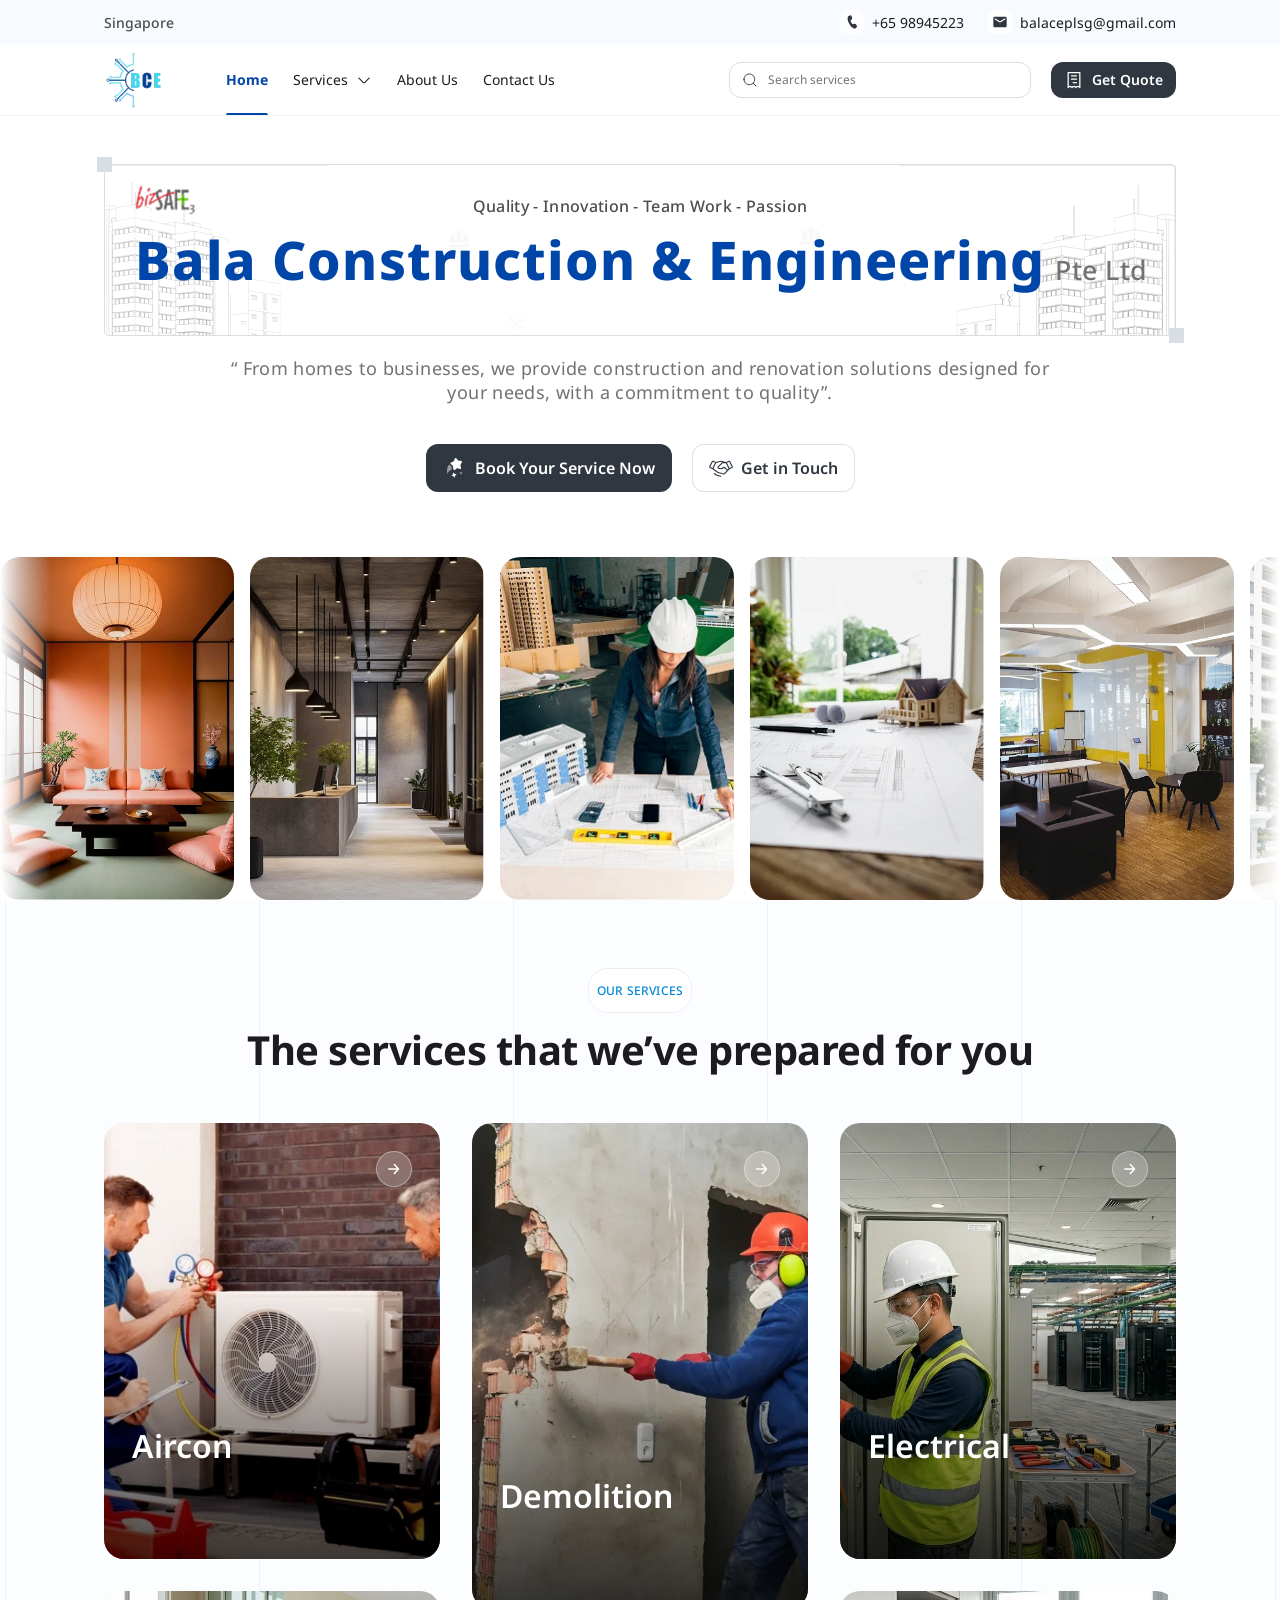
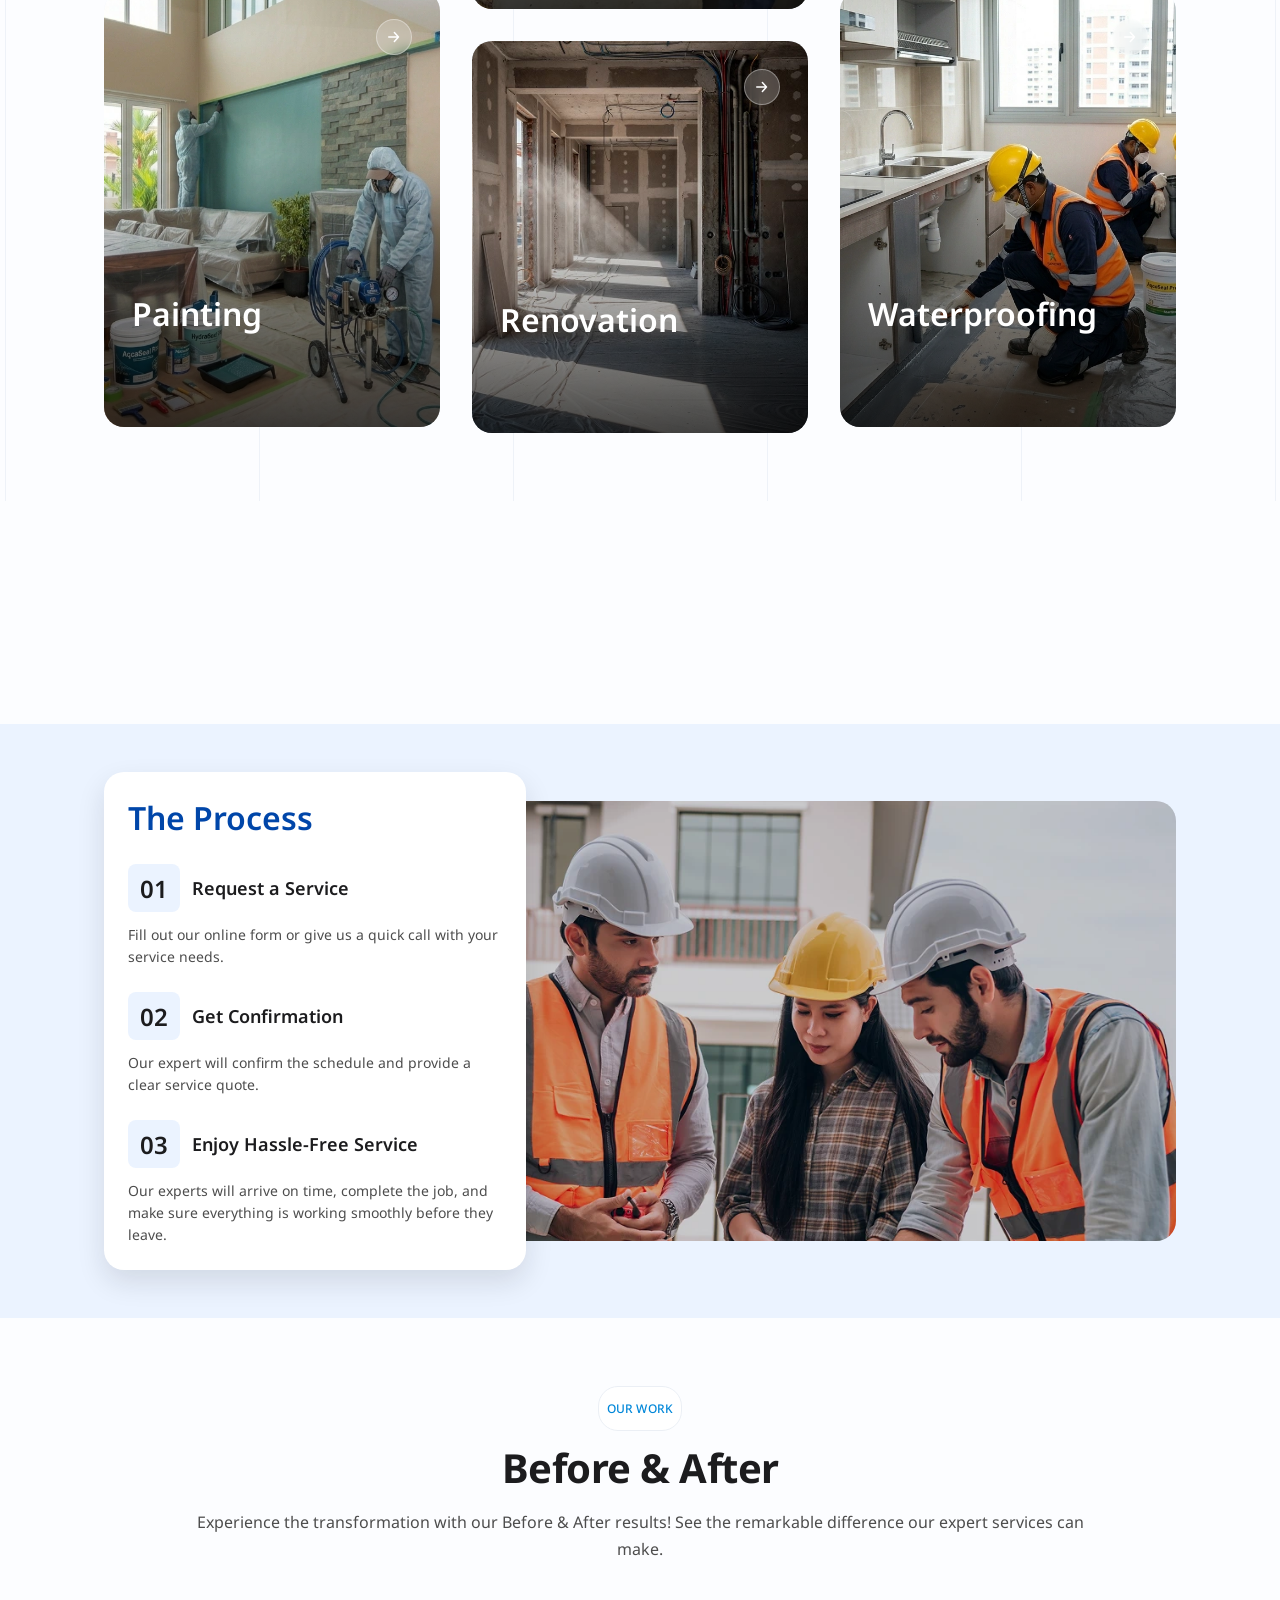
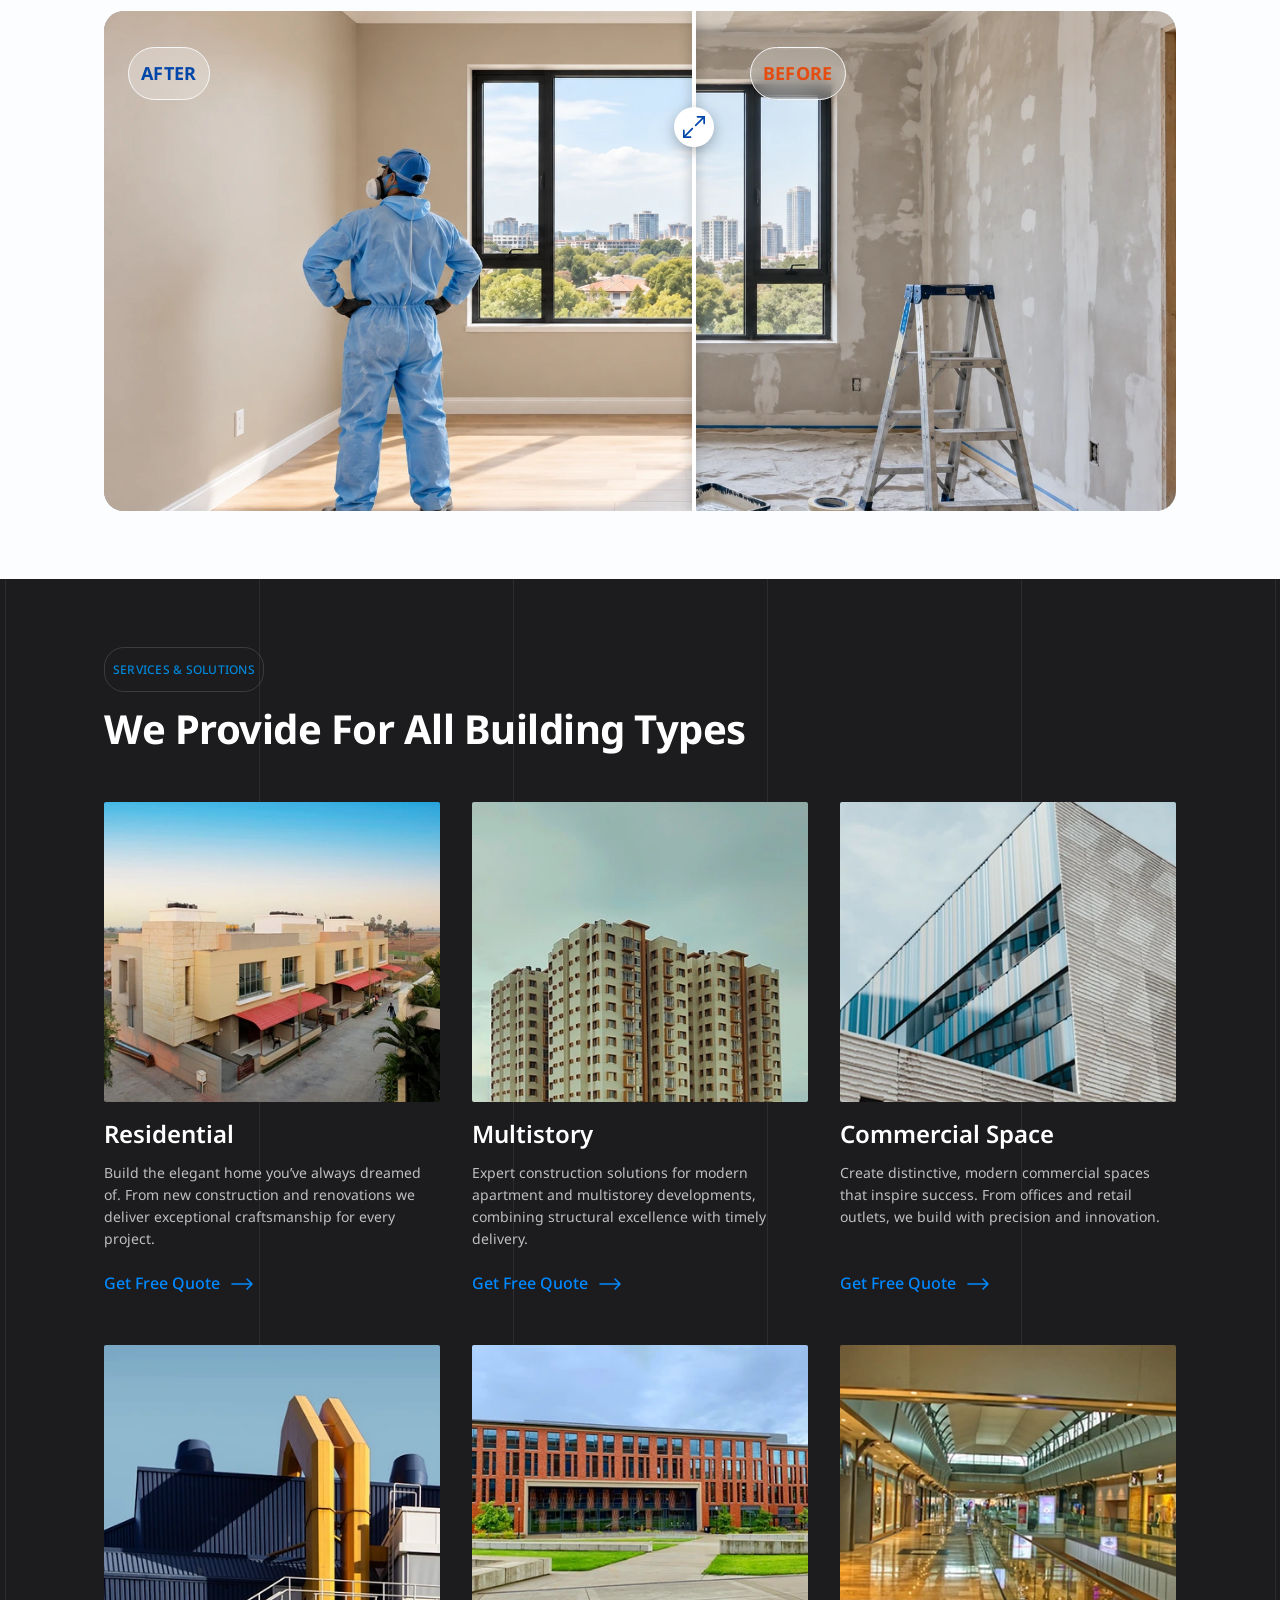
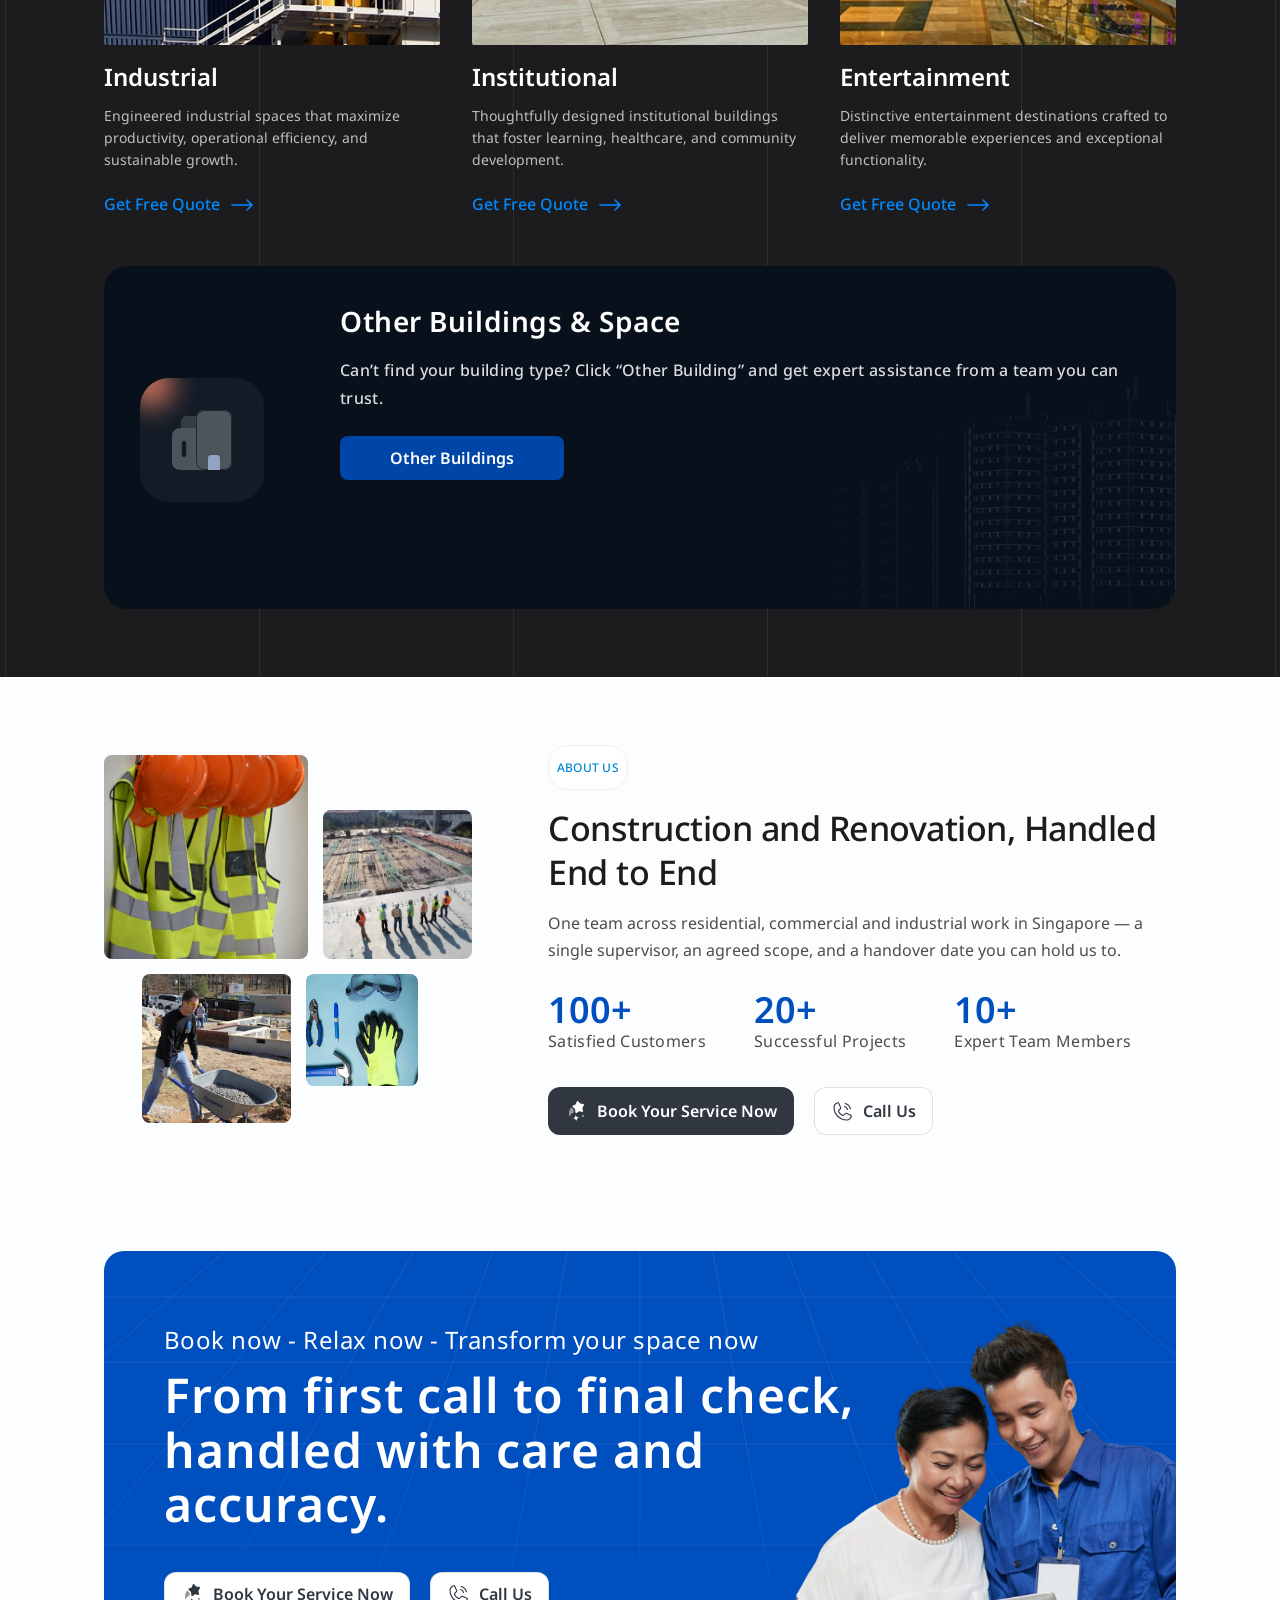
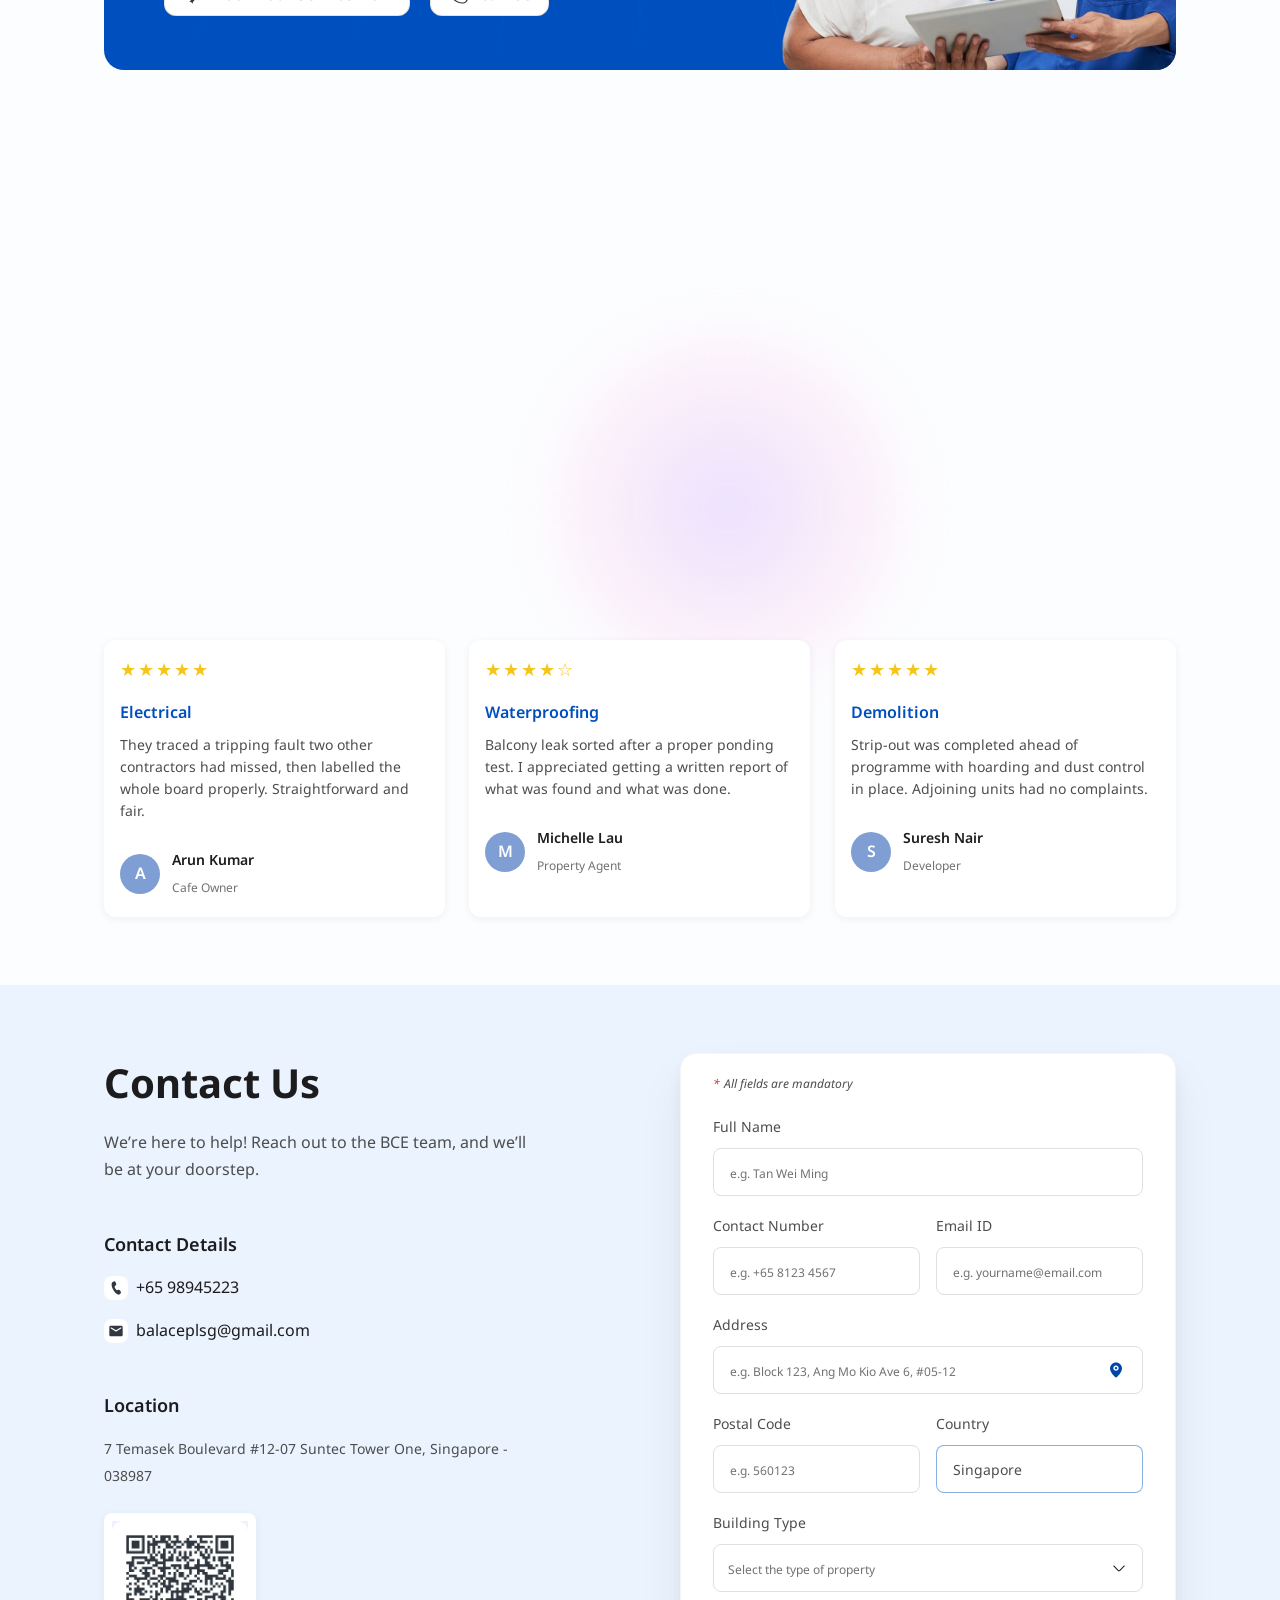
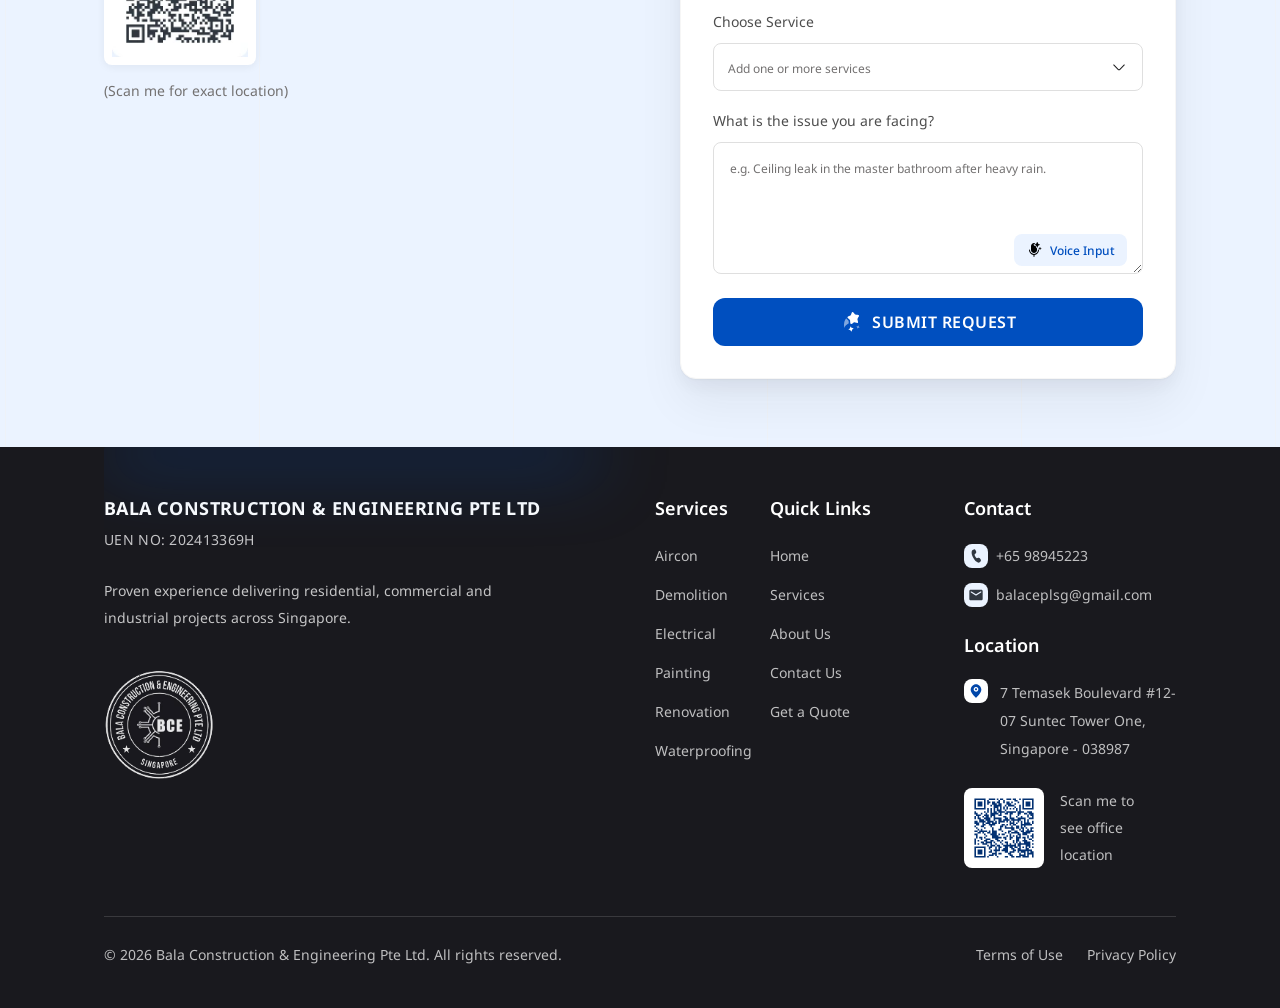
==== commit 18211b8e: "Fix mobile layout, add drawer close, prefill service, rework hero frame Responsive - About collage c" ====
--- a/BCE Website Hub/index.html
+++ b/BCE Website Hub/index.html
@@ -39,29 +39,32 @@
 
   <!-- ===== Hero ========================================================= -->
   <section class="hero">
-    <span class="hero__tick hero__tick--tl"></span>
-    <span class="hero__tick hero__tick--br"></span>
-
-    <div class="container">
-      <div class="hero__banner" data-reveal="scale">
-        <img class="hero__skyline hero__skyline--left"  src="images/hero/skyline-left.webp"  alt="" aria-hidden="true">
-        <img class="hero__skyline hero__skyline--right" src="images/hero/skyline-right.webp" alt="" aria-hidden="true">
-
-        <span class="hero__glyph" style="left:34px;  top:59px; width:24px; height:24px"><img src="images/icons/helmet-safety-alt.svg" alt=""></span>
-        <span class="hero__glyph" style="left:197px; top:59px; width:24px; height:24px"><img src="images/icons/helmet-safety-alt.svg" alt=""></span>
-        <span class="hero__glyph" style="left:342px; top:62px; width:24px; height:24px"><img src="images/icons/helmet-safety.svg" alt=""></span>
-        <span class="hero__glyph" style="left:694px; top:59px; width:24px; height:24px"><img src="images/icons/helmet-safety.svg" alt=""></span>
-        <span class="hero__glyph" style="left:401px; top:148px; width:21px; height:21px"><img src="images/icons/tools.svg" alt=""></span>
-
-        <div class="hero__certified">
-          <img src="images/brand/bizsafe.webp" alt="bizSAFE certified">
-        </div>
-
-        <p class="hero__tagline">Quality - Innovation - Team Work - Passion</p>
-
-        <div class="hero__titles">
-          <h1 class="hero__title">Bala Construction &amp; Engineering</h1>
-          <span class="hero__suffix">Pte Ltd</span>
+    <div class="container">
+      <!-- The squares mark the frame's corners like selection handles on a
+           ruler, so they live in a wrapper that hugs the banner exactly. -->
+      <div class="hero__frame" data-reveal="scale">
+        <span class="hero__tick hero__tick--tl" aria-hidden="true"></span>
+        <span class="hero__tick hero__tick--br" aria-hidden="true"></span>
+        <div class="hero__banner">
+          <img class="hero__skyline hero__skyline--left"  src="images/hero/skyline-left.webp"  alt="" aria-hidden="true">
+          <img class="hero__skyline hero__skyline--right" src="images/hero/skyline-right.webp" alt="" aria-hidden="true">
+
+          <span class="hero__glyph" style="left:34px;  top:59px; width:24px; height:24px"><img src="images/icons/helmet-safety-alt.svg" alt=""></span>
+          <span class="hero__glyph" style="left:197px; top:59px; width:24px; height:24px"><img src="images/icons/helmet-safety-alt.svg" alt=""></span>
+          <span class="hero__glyph" style="left:342px; top:62px; width:24px; height:24px"><img src="images/icons/helmet-safety.svg" alt=""></span>
+          <span class="hero__glyph" style="left:694px; top:59px; width:24px; height:24px"><img src="images/icons/helmet-safety.svg" alt=""></span>
+          <span class="hero__glyph" style="left:401px; top:148px; width:21px; height:21px"><img src="images/icons/tools.svg" alt=""></span>
+
+          <div class="hero__certified">
+            <img src="images/brand/bizsafe.webp" alt="bizSAFE certified">
+          </div>
+
+          <p class="hero__tagline">Quality - Innovation - Team Work - Passion</p>
+
+          <div class="hero__titles">
+            <h1 class="hero__title">Bala Construction &amp; Engineering</h1>
+            <span class="hero__suffix">Pte Ltd</span>
+          </div>
         </div>
       </div>
 
--- a/BCE Website Hub/css/base.css
+++ b/BCE Website Hub/css/base.css
@@ -18,6 +18,9 @@
   font-size: var(--fs-body);
   line-height: var(--lh-body);
   -webkit-font-smoothing: antialiased;
+  /* Propagates to the viewport. Keep it `hidden` on body only: `clip` on html
+     or body stops IntersectionObserver firing in Chrome, so nothing with
+     data-reveal would ever appear. Real overflow must be fixed at the source. */
   overflow-x: hidden;
 }
 
@@ -74,9 +77,13 @@
 
 /* --------------------------------------------------------------------------
    Background grid rules
-   The design runs six vertical lines behind several sections, starting at 84px
+   The design runs six vertical lines behind several sections, starting at 85px
    on a 254px pitch (Figma lines at 85 / 339 / 593 / 847 / 1101 / 1355 against
    the 1440 frame). Add `has-grid` to any section to pick them up.
+
+   The lines are drawn on a 1440 frame centred in the viewport, the same frame
+   the .container sits in, so they keep their place against the content at any
+   width and meet the dashed lines of the service hero (.service-hero__grid).
    -------------------------------------------------------------------------- */
 .has-grid { position: relative; }
 .has-grid > * { position: relative; }
@@ -85,10 +92,13 @@
   position: absolute; inset: 0;
   background-image: repeating-linear-gradient(
     90deg,
-    transparent 0 84px,
-    var(--grid-line) 84px 85px,
-    transparent 85px 254px
+    transparent 0 85px,
+    var(--grid-line) 85px 86px,
+    transparent 86px 254px
   );
+  background-size: 1440px 100%;
+  background-position: center top;
+  background-repeat: no-repeat;
   pointer-events: none;
 }
 .has-grid--dark::before,
--- a/BCE Website Hub/css/components.css
+++ b/BCE Website Hub/css/components.css
@@ -362,12 +362,43 @@
   box-shadow: -8px 0 32px rgba(0, 0, 0, .16);
   padding: var(--sp-6);
   transform: translateX(100%);
-  transition: transform var(--dur-slow) var(--ease-out);
+  /* Hidden while closed, after the slide-out finishes: otherwise its shadow
+     bleeds onto the page edge, iOS can count it toward page width, and its
+     links stay reachable by keyboard while off screen. */
+  visibility: hidden;
+  transition: transform var(--dur-slow) var(--ease-out), visibility 0s linear var(--dur-slow);
   z-index: 150;
   overflow-y: auto;
+  overscroll-behavior: contain;
   display: none;
 }
-.mobile-drawer.is-open { transform: translateX(0); }
+.mobile-drawer.is-open {
+  transform: translateX(0);
+  visibility: visible;
+  transition: transform var(--dur-slow) var(--ease-out), visibility 0s;
+}
+/* Close row: pinned to the top while the link list scrolls. The negative
+   margins pull it over the drawer's padding so its white band runs edge to
+   edge; links then start below it. */
+.mobile-drawer__head {
+  position: sticky; top: calc(var(--sp-6) * -1); z-index: 1;
+  display: flex; justify-content: flex-end;
+  margin: calc(var(--sp-6) * -1) calc(var(--sp-6) * -1) var(--sp-2);
+  padding: var(--sp-3) var(--sp-3) 0;
+  background: var(--white);
+}
+.mobile-drawer__close {
+  display: grid; place-items: center;
+  width: 44px; height: 44px;              /* comfortable touch target */
+  border-radius: var(--r-sm);
+  transition: background-color var(--dur) var(--ease), transform 160ms var(--ease-out);
+}
+.mobile-drawer__close img { width: 28px; height: 28px; }
+.mobile-drawer__close:active { transform: scale(.94); }
+.mobile-drawer__close:focus-visible { outline: 2px solid var(--brand-1); outline-offset: 2px; }
+@media (hover: hover) and (pointer: fine) {
+  .mobile-drawer__close:hover { background: var(--bg-2); }
+}
 .mobile-drawer__section + .mobile-drawer__section { margin-top: var(--sp-6); }
 .mobile-drawer__link {
   display: block; padding: var(--sp-3) 0;
@@ -1047,7 +1078,7 @@
 /* Narrow enough to break over three lines, which keeps the brand column a
    readable measure instead of one long ribbon across the footer. */
 .footer-blurb {
-  margin-top: var(--sp-6); max-width: 300px;
+  margin-top: var(--sp-6); max-width: 400px;   /* blurb sets on two lines */
   font-size: var(--fs-sm); font-weight: 400; line-height: 27px;
   color: rgba(255, 255, 255, .75);
 }
--- a/BCE Website Hub/css/sections.css
+++ b/BCE Website Hub/css/sections.css
@@ -121,13 +121,20 @@
 }
 
 /* Corner ticks from the design */
+/* The banner reads as a measured frame, and these two squares are its corner
+   handles (as on a design-tool selection). They hang off .hero__frame, which
+   hugs the banner exactly, and are centred on its outer corners, so they stay
+   on the corners at any width or height. They cannot live inside the banner:
+   its overflow: hidden would clip the halves that sit outside the border. */
+.hero__frame { position: relative; }
 .hero__tick {
-  position: absolute;
+  position: absolute; z-index: 3;
   width: 15px; height: 15px;
   background: var(--stroke-hero);
-}
-.hero__tick--tl { top: 40px; left: 96px; }
-.hero__tick--br { top: 212px; right: 97px; }
+  pointer-events: none;
+}
+.hero__tick--tl { top: 0;    left: 0;  transform: translate(-50%, -50%); }
+.hero__tick--br { bottom: 0; right: 0; transform: translate(50%, 50%); }
 
 /* Auto-scrolling gallery — full-bleed, bleeds past both edges by design ---- */
 .hero__gallery {
@@ -409,9 +416,20 @@
   color: var(--white);
   isolation: isolate;
 }
+/* The floor's horizon stays 175px above the banner, and the grid is scaled
+   (at its own ratio, so the perspective holds) until its front edge reaches
+   the banner's bottom. Centred, it then covers the full width at every height.
+   max-width: none lifts the global img cap, which had cut it to the left half. */
 .cta-banner__grid {
-  position: absolute; left: -42%; top: -175px;
-  width: 184%; height: 365px;
+  position: absolute; left: 50%; top: -175px;
+  height: calc(100% + 175px); width: auto; max-width: none;
+  aspect-ratio: 2266.89 / 365.5;
+  transform: translateX(-50%);
+  /* The first three rows inside the banner stay solid; the rows below fade
+     out. 61.9% is the SVG's third-row line (y 226.35 of 365.5), so the stop
+     tracks the rows at any banner height. */
+  -webkit-mask-image: linear-gradient(to bottom, #000 61.9%, transparent 100%);
+          mask-image: linear-gradient(to bottom, #000 61.9%, transparent 100%);
   opacity: .9;
   pointer-events: none;
   z-index: 0;
@@ -662,10 +680,14 @@
   background: rgba(28, 28, 30, .9);
   backdrop-filter: blur(2.5px);
 }
+/* Held at the 1440 design width and centred, never stretched to the viewport,
+   so its lines meet the `has-grid` lines of the founder band below. The SVG
+   uses preserveAspectRatio="none", so only its height follows the hero. */
 .service-hero__grid {
-  position: absolute; inset: 0;
-  width: 100%; height: 100%;
-  object-fit: cover;
+  position: absolute; top: 0; bottom: 0; left: 50%;
+  width: 1440px; max-width: none; height: 100%;
+  transform: translateX(-50%);
+  object-fit: fill;
   pointer-events: none;
   opacity: .9;
 }
@@ -808,9 +830,11 @@
   font-size: var(--fs-body); font-weight: 600;
   letter-spacing: .32px; color: var(--text-2);
 }
+/* One step below the name so it reads as a caption, held on one line. */
 .founder__role {
-  font-size: var(--fs-body); font-weight: 400;
-  letter-spacing: .32px; color: var(--text-2);
+  font-size: var(--fs-sm); font-weight: 400;
+  letter-spacing: .28px; color: var(--text-2);
+  white-space: nowrap;
 }
 /* 44px headline, with the service name picked out in blue. */
 .founder__quote {
@@ -951,6 +975,7 @@
 .md__grid {
   position: absolute; top: -193px; left: 50%;
   width: 2267px; margin-left: -1133px;
+  max-width: none;   /* the global img cap had shrunk it to the band width, off centre */
   pointer-events: none; opacity: .5;
 }
 .md { position: relative; z-index: 1; display: flex; flex-direction: column; align-items: flex-start; }
@@ -972,7 +997,7 @@
 .md__photo { width: 56px; height: 56px; flex: none; border-radius: var(--r-md); object-fit: cover; }
 .md__person figcaption { display: flex; flex-direction: column; gap: var(--sp-1); color: #f6f6f6; }
 .md__name { font-size: var(--fs-body); font-weight: 600; letter-spacing: .32px; }
-.md__role { font-size: var(--fs-body); font-weight: 400; letter-spacing: .32px; }
+.md__role { font-size: var(--fs-sm); font-weight: 400; letter-spacing: .28px; white-space: nowrap; }
 
 /* --------------------------------------------------------------------------
    Full-viewport band
--- a/BCE Website Hub/css/responsive.css
+++ b/BCE Website Hub/css/responsive.css
@@ -21,7 +21,6 @@
   }
 
   .hero__banner { height: auto; min-height: 150px; padding: var(--sp-4) var(--sp-6); }
-  .hero__tick { display: none; }
   /* Title stays on one line here - the cqi rule shrinks it to fit the banner. */
 
   .nav-menu { margin-left: var(--sp-6); gap: var(--sp-5); }
@@ -49,7 +48,8 @@
   .service-hero__lead { margin-top: var(--sp-12); }
 
   .founder-band { padding-block: var(--sp-20); }
-  .founder { grid-template-columns: 180px 1fr; gap: var(--sp-16); }
+  /* 204 holds "Founder & Director" on one line beside the avatar. */
+  .founder { grid-template-columns: 204px 1fr; gap: var(--sp-16); }
   .founder__quote { font-size: 36px; }
   .provide__grid { grid-template-columns: repeat(2, 1fr); }
   .provide { min-height: 0; padding-bottom: 180px; }
@@ -79,6 +79,11 @@
     --fs-h2: 34px;    --lh-h2: 44px;
   }
 
+  /* Columns stack here, so sideways reveals would push full-width blocks 32px
+     past the screen edge (iOS lets the page pan into that). Rise instead. */
+  .js-reveal [data-reveal="left"],
+  .js-reveal [data-reveal="right"] { transform: translateY(24px); }
+
   /* Nav collapses to the drawer */
   .nav-menu,
   .nav-search,
@@ -92,11 +97,25 @@
   .utility-bar__contacts { gap: var(--sp-4); }
 
   .hero { padding-top: var(--sp-8); }
-  .hero__tagline { position: static; transform: none; text-align: center; white-space: normal; margin-bottom: var(--sp-2); }
+  /* relative, not static: it must keep its z-index to sit above the skylines. */
+  .hero__tagline { position: relative; top: auto; left: auto; transform: none; text-align: center; white-space: normal; margin-bottom: var(--sp-2); }
   .hero__titles { justify-content: center; text-align: center; flex-wrap: nowrap; }
   .hero__certified { justify-content: center; }
   .hero__banner { text-align: center; }
-  .hero__skyline { display: none; }
+  /* Skylines stay, sized to the banner: anchored to the bottom corners, as
+     tall as the banner up to the design's 172px (so the taller phone banner
+     is not filled edge to edge), each capped at 38% of the width so the pair
+     never meets behind the title. Past the cap they crop from the inner edge,
+     keeping the outer towers whole. */
+  .hero__skyline {
+    top: auto; bottom: 0;
+    height: min(100%, 172px); width: auto; max-width: 38%;
+    /* The renders were exported with the banner's top border baked into
+       their top edge. Here they sit lower than the border, so trim it. */
+    clip-path: inset(2px 0 0 0);
+  }
+  .hero__skyline--left  { left: 0;  object-position: left bottom; }
+  .hero__skyline--right { right: 0; object-position: right bottom; }
 
   /* Two-up grids */
   .grid-3,
@@ -116,7 +135,10 @@
   .process__card { grid-row: 2; }
 
   .about { grid-template-columns: 1fr; gap: var(--sp-12); }
-  .collage { transform: none; height: 460px; max-width: 449px; margin-inline: auto; }
+  /* width: 100% matters: every photo is absolutely positioned, so without it
+     the auto margins shrink the box to 0px and park it at the column centre,
+     pushing the photos off the right edge. */
+  .collage { transform: none; width: 100%; height: 460px; max-width: 449px; margin-inline: auto; }
   .about__stats { gap: var(--sp-10); }
 
   .contact { grid-template-columns: 1fr; gap: var(--sp-12); }
@@ -194,6 +216,17 @@
   .hero__titles { flex-wrap: wrap; white-space: normal; font-size: var(--fs-hero); }
   .hero__title { white-space: normal; }
 
+  /* Phone hierarchy: small tagline label -> large company name -> quiet legal
+     suffix -> readable lead. The name scales with the screen (~36px at 375)
+     so it reads as the headline; tighter leading and tracking suit display
+     sizes. Banner padding drops to 16 so "Construction" keeps clear of the edge. */
+  .hero__banner { padding-inline: var(--sp-4); }
+  .hero__tagline { font-size: 13px; line-height: 20px; letter-spacing: .04em; text-wrap: balance; }
+  .hero__titles { font-size: clamp(30px, 9.6vw, 42px); justify-content: center; row-gap: var(--sp-1); }
+  .hero__title { line-height: 1.12; letter-spacing: -.005em; text-wrap: balance; }
+  .hero__suffix { flex-basis: 100%; font-size: var(--fs-sm); line-height: 20px; letter-spacing: .04em; }
+  .hero__lead { line-height: 26px; text-wrap: pretty; }
+
   /* Single column everywhere */
   .grid-3,
   .grid-2,
@@ -223,11 +256,13 @@
   .process__photo { height: 240px; }
   .process__num { width: 44px; height: 40px; font-size: var(--fs-lead); }
 
-  .collage { height: 320px; max-width: 320px; }
-  .collage__item--a { width: 176px; height: 176px; top: 4px; }
-  .collage__item--b { left: 190px; top: 52px;  width: 128px; height: 128px; }
-  .collage__item--c { left: 32px;  top: 192px; width: 128px; height: 128px; }
-  .collage__item--d { left: 176px; top: 192px; width: 96px;  height: 96px; }
+  /* A 320 square laid out in percentages, so it scales down on phones whose
+     content area is narrower than 320 instead of running off the screen. */
+  .collage { height: auto; max-width: 320px; aspect-ratio: 1; }
+  .collage__item--a { left: 0;       top: 1.25%;  width: 55%; height: 55%; }
+  .collage__item--b { left: 59.375%; top: 16.25%; width: 40%; height: 40%; }
+  .collage__item--c { left: 10%;     top: 60%;    width: 40%; height: 40%; }
+  .collage__item--d { left: 55%;     top: 60%;    width: 30%; height: 30%; }
 
   .about__stats { flex-wrap: wrap; gap: var(--sp-6) var(--sp-10); }
   .about__actions,
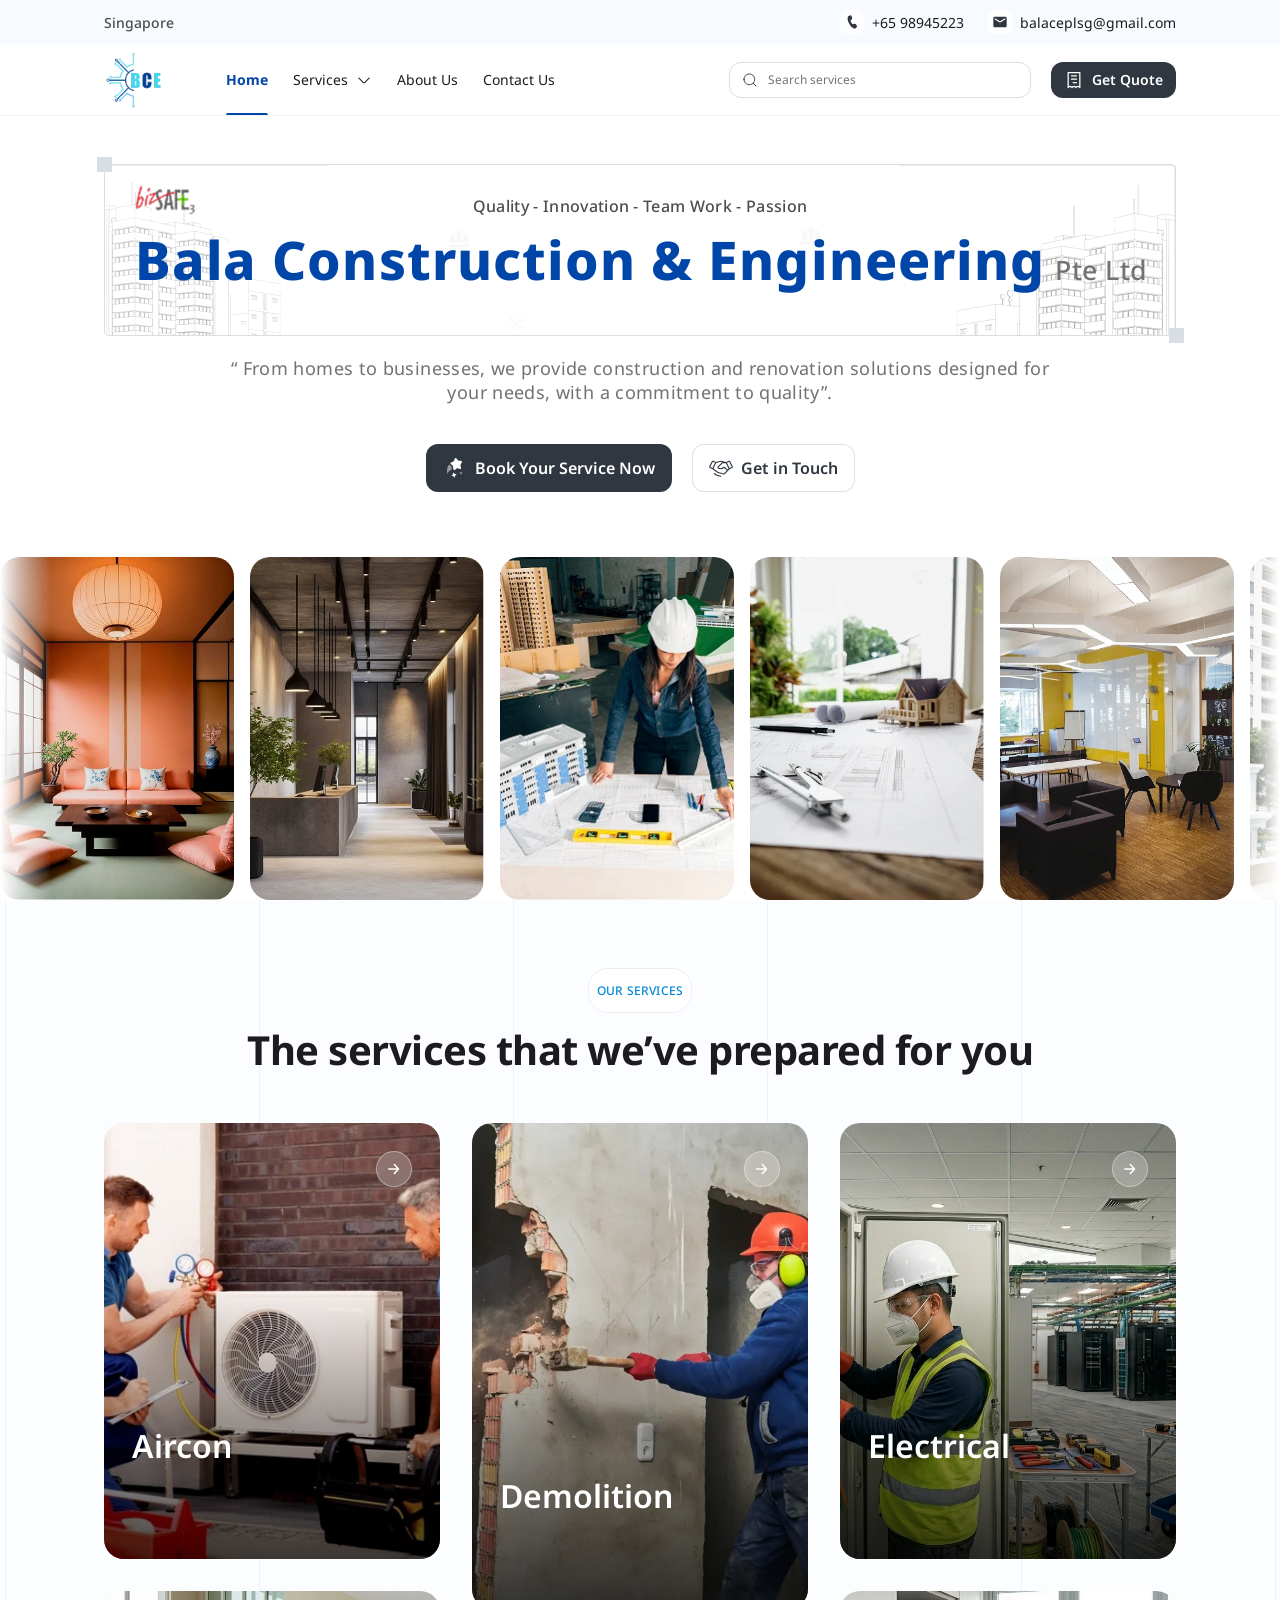
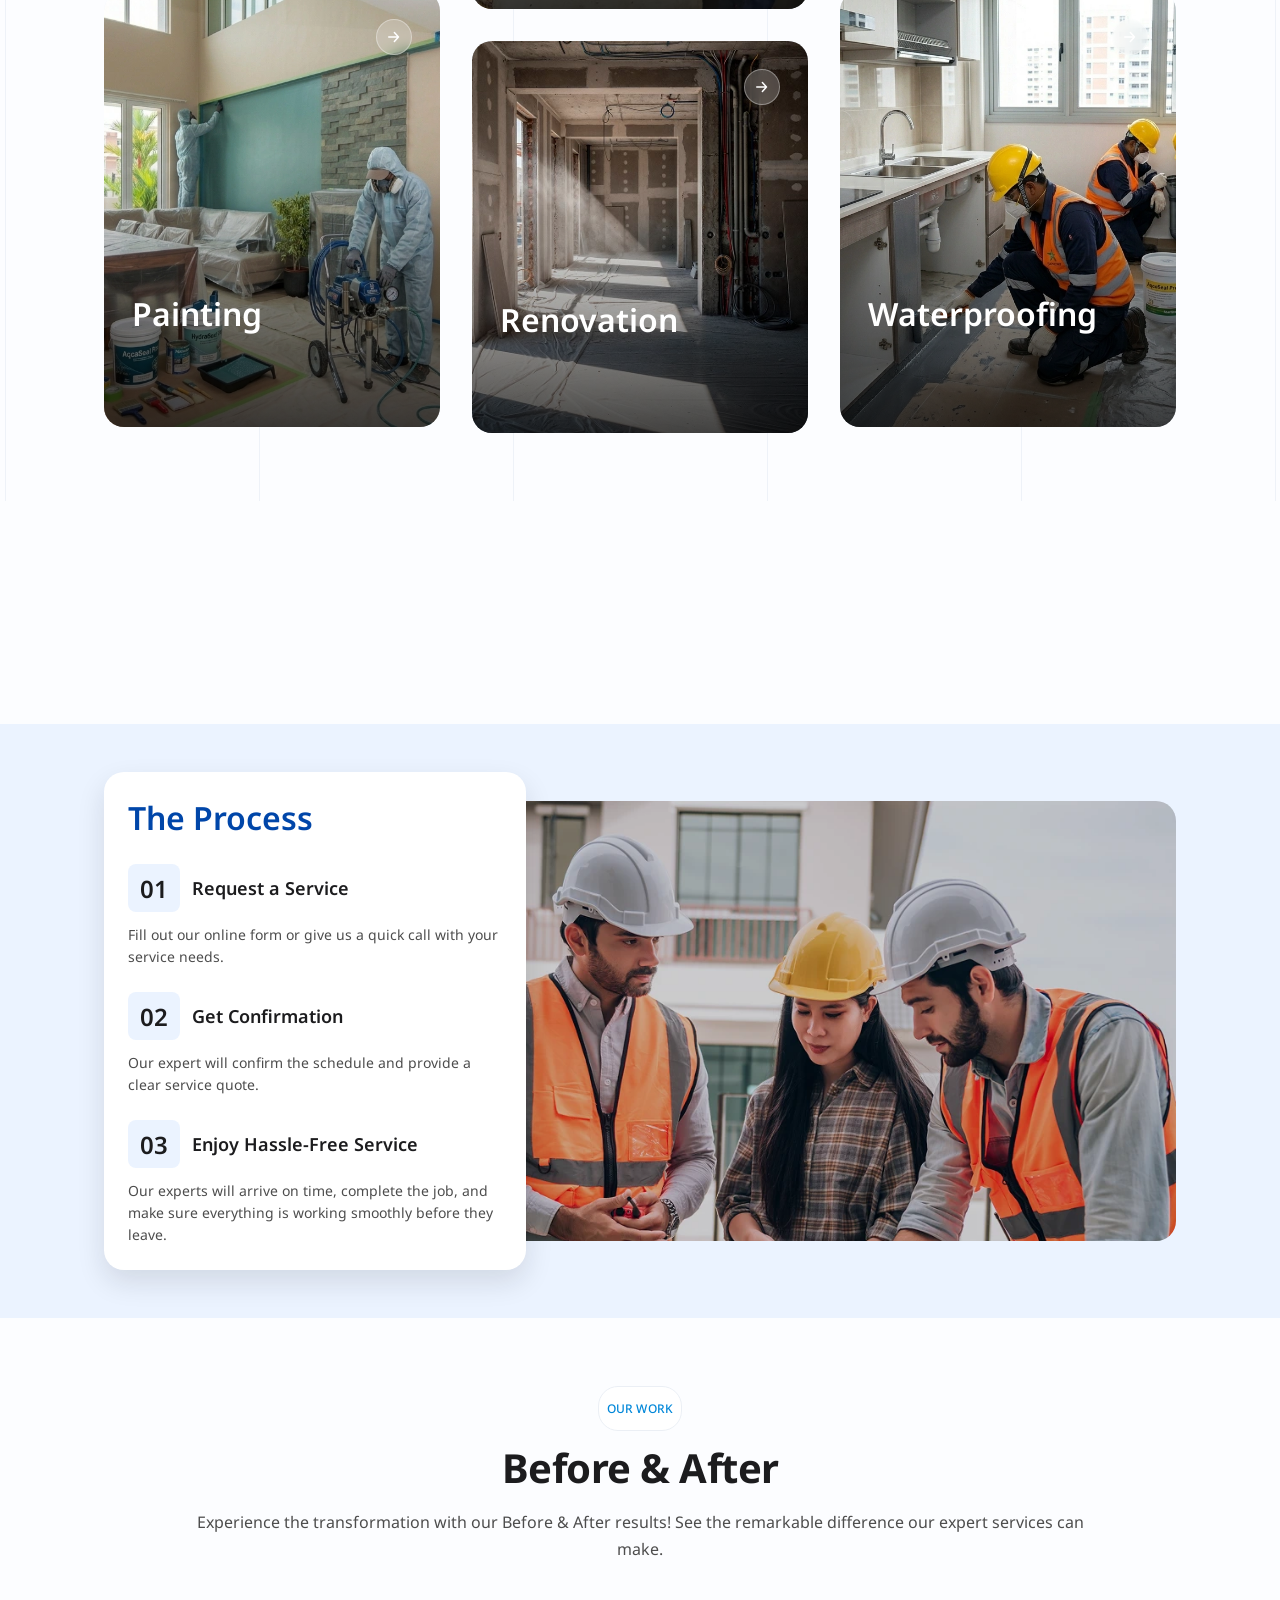
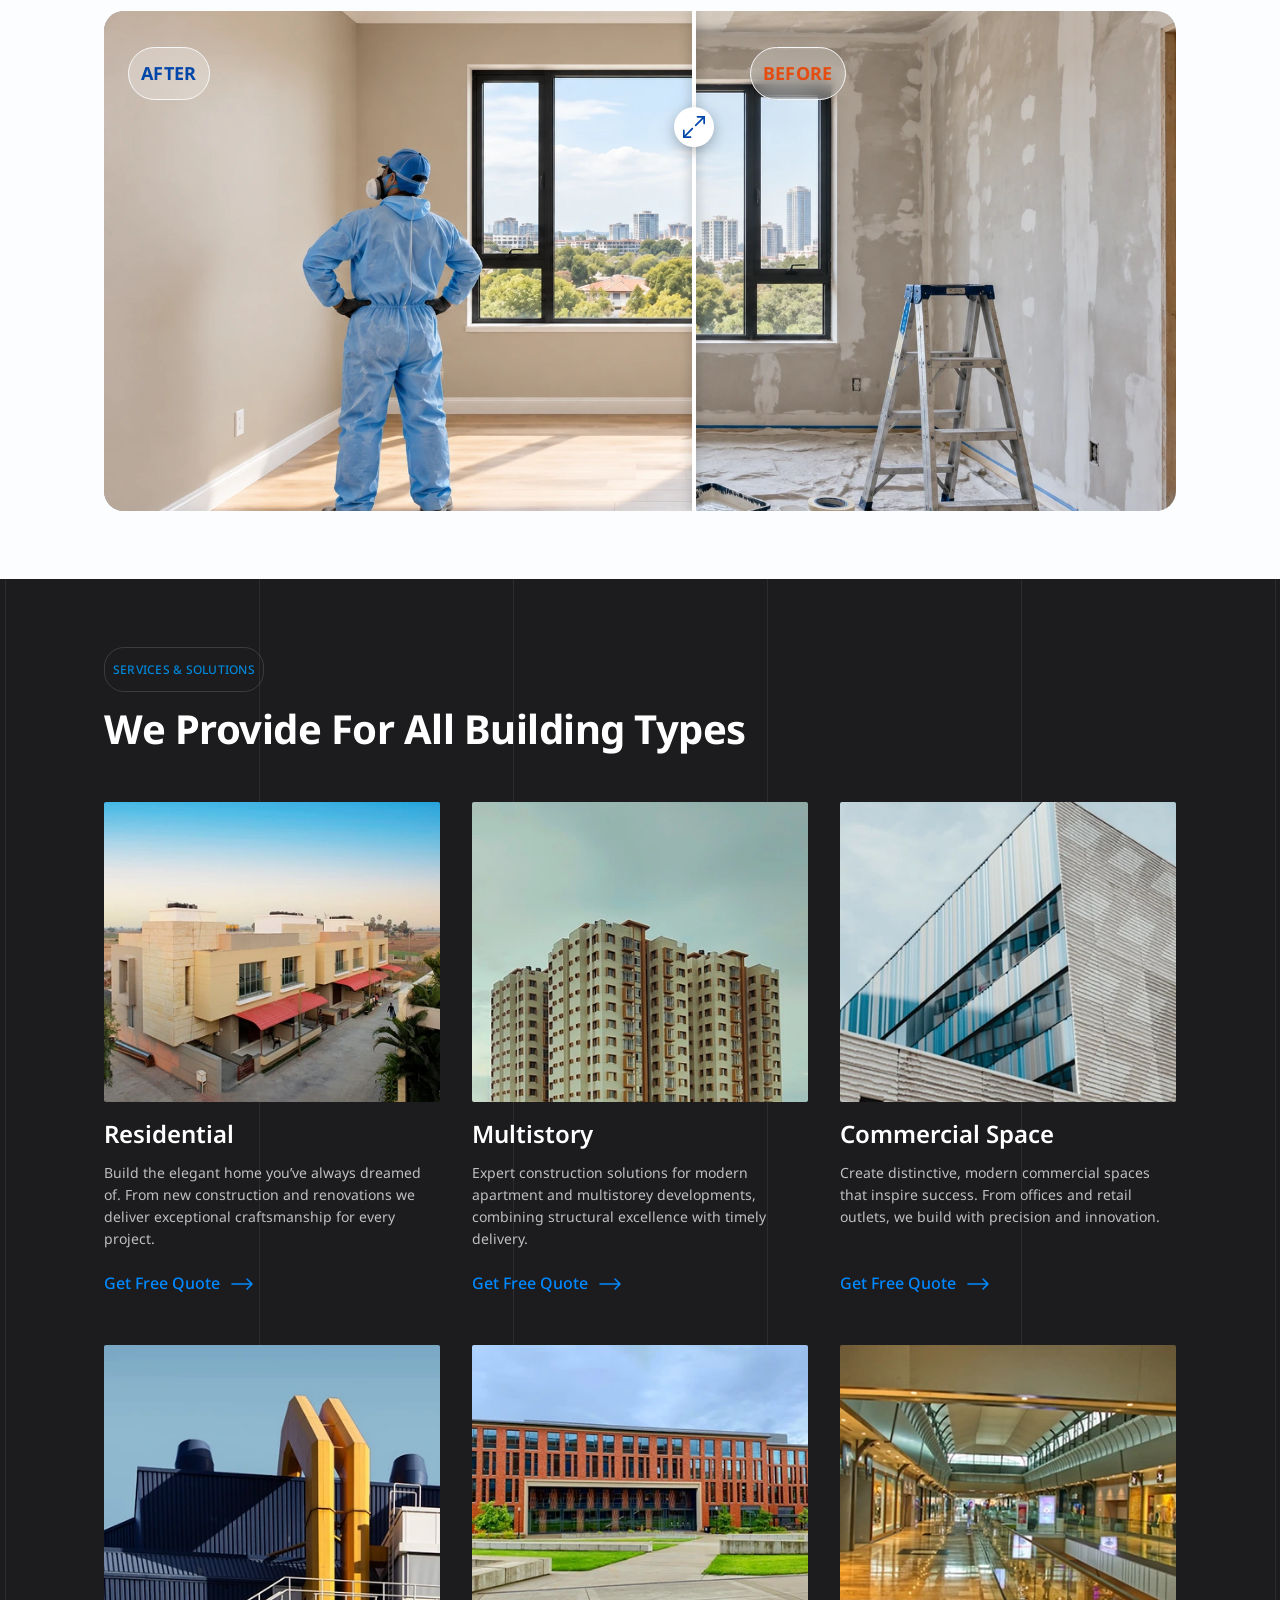
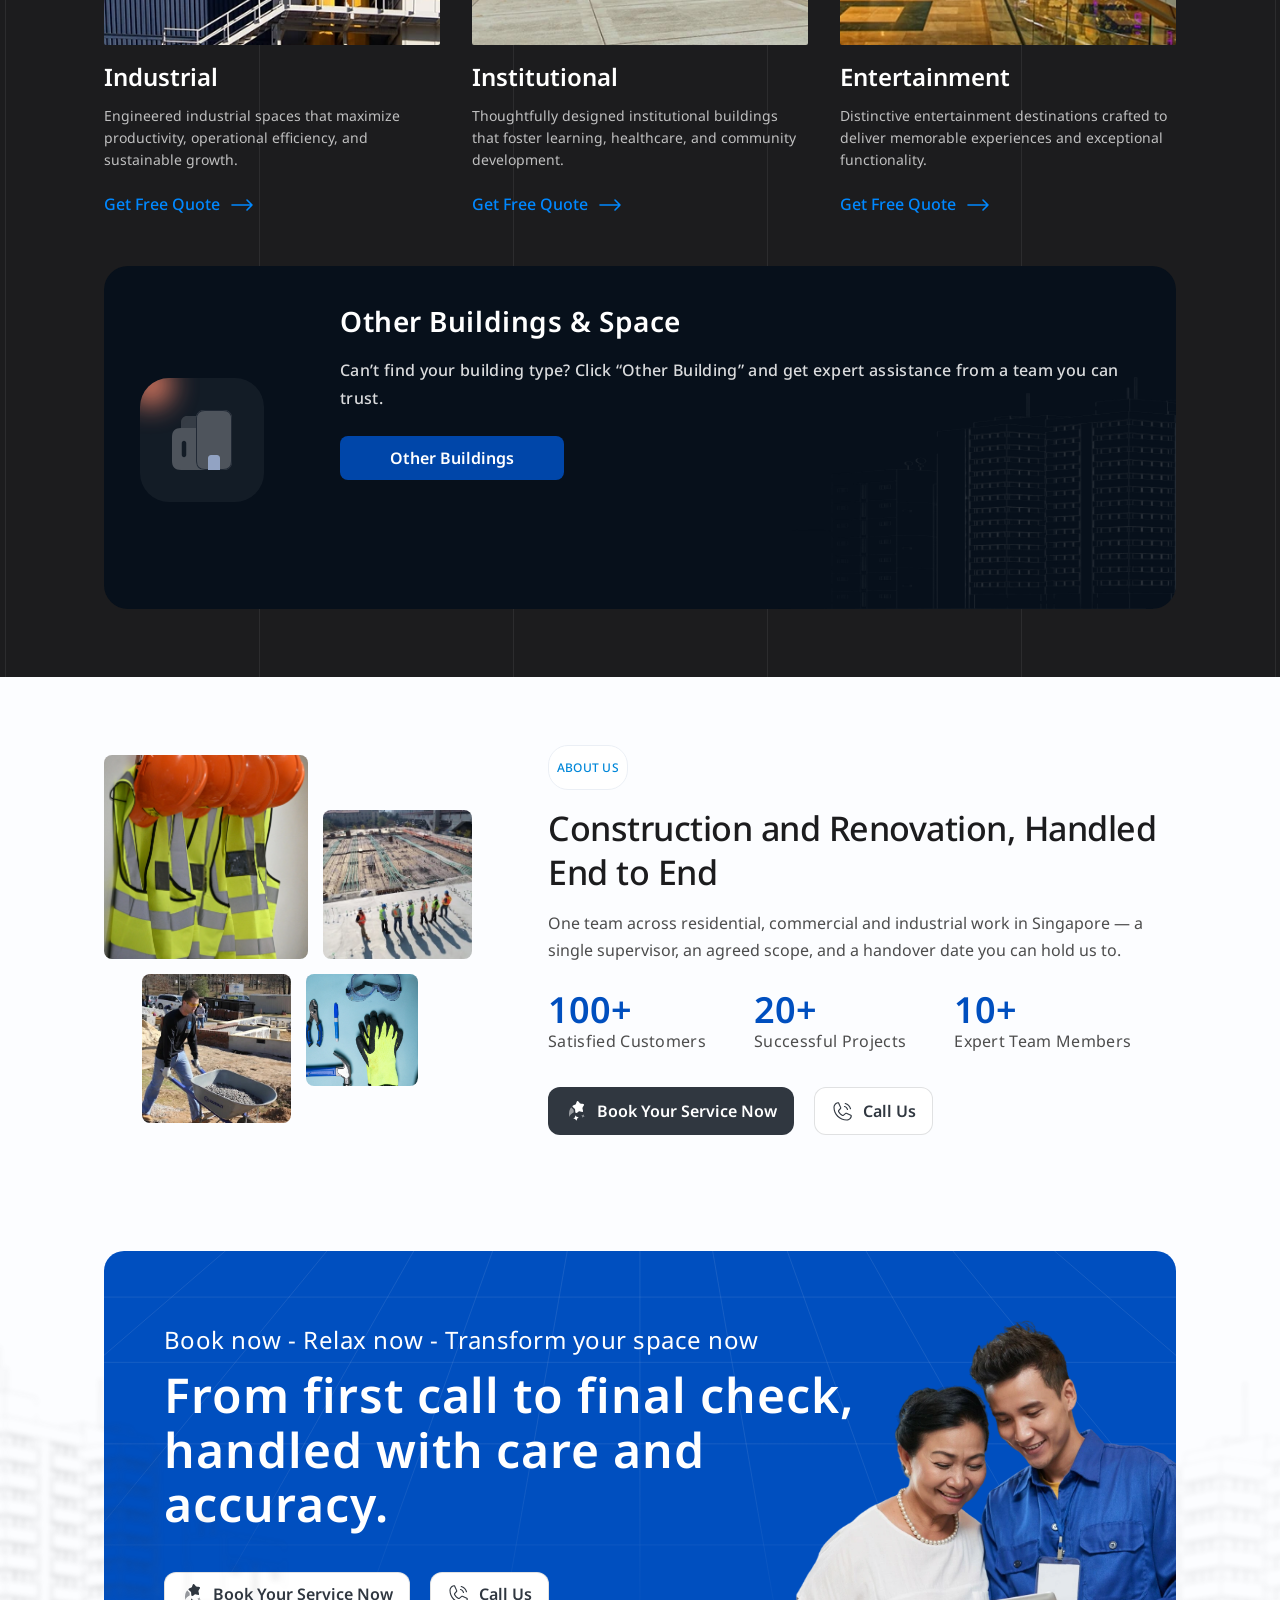
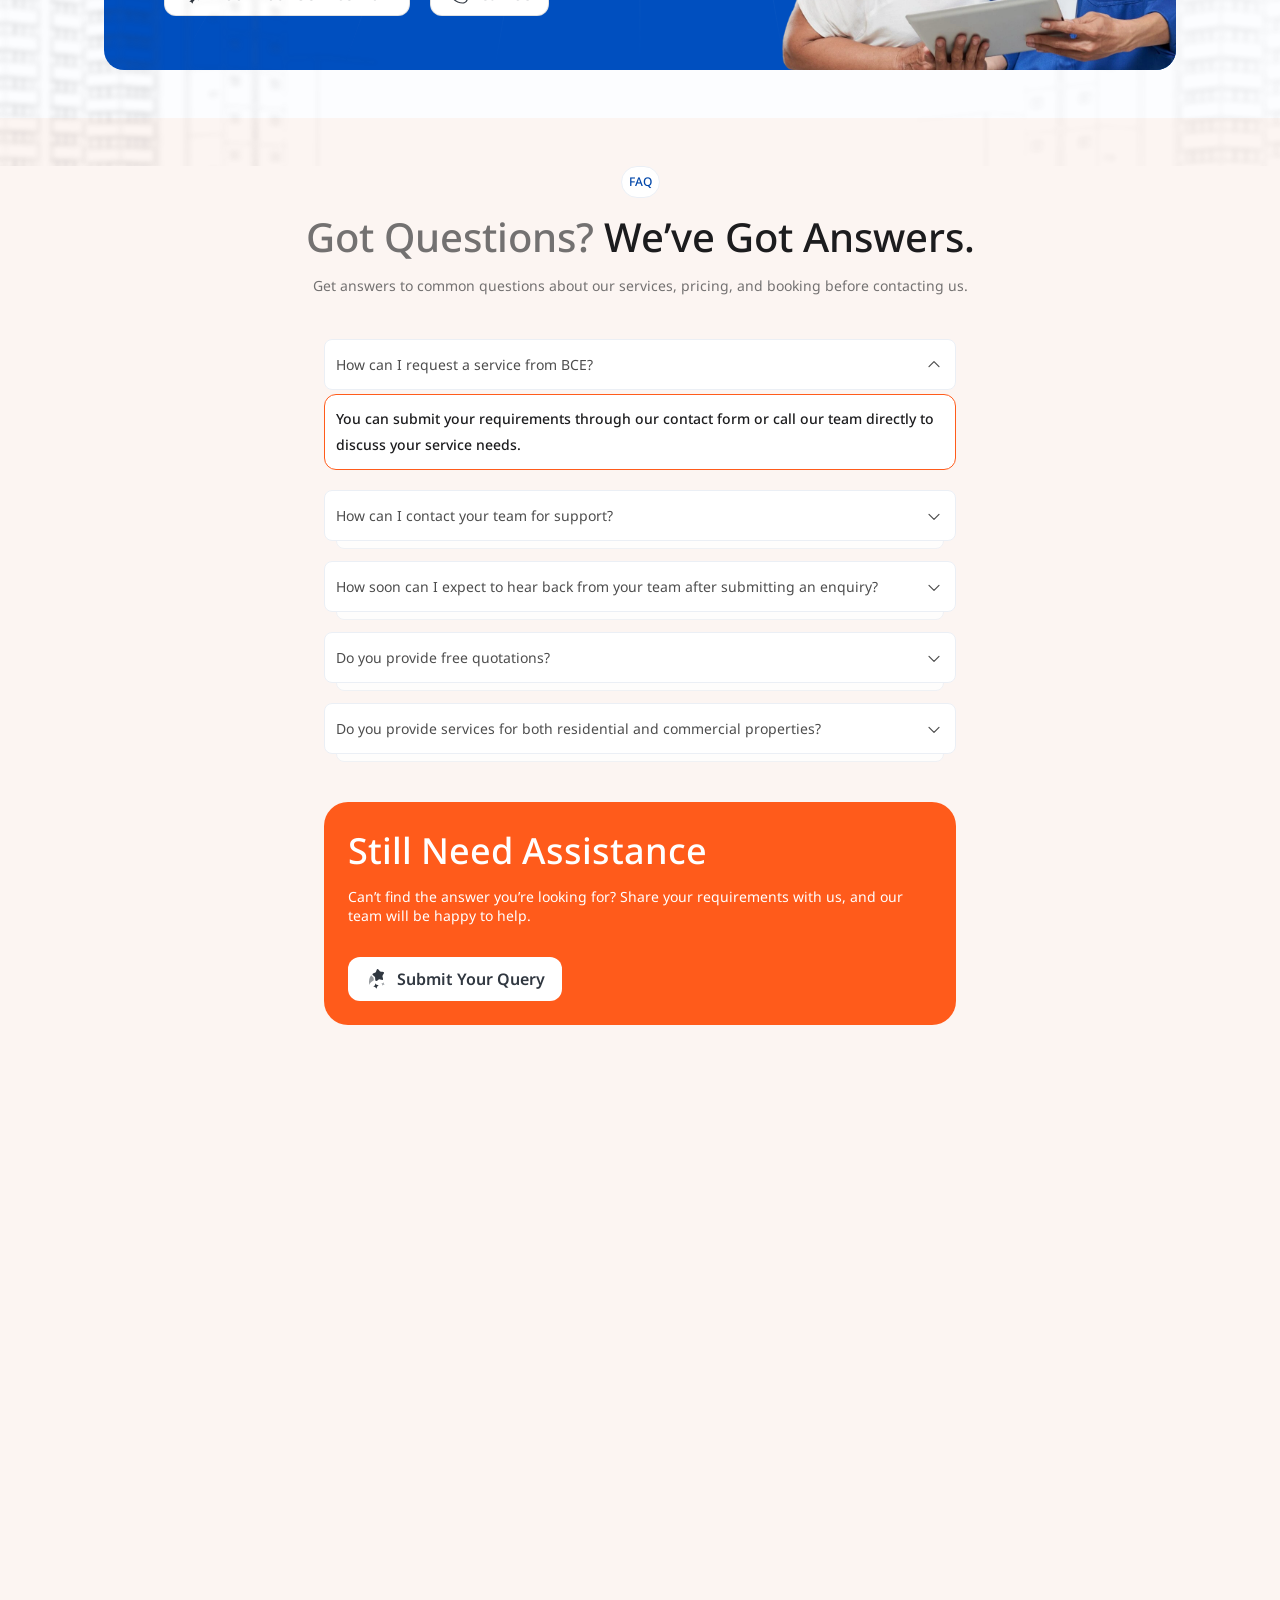
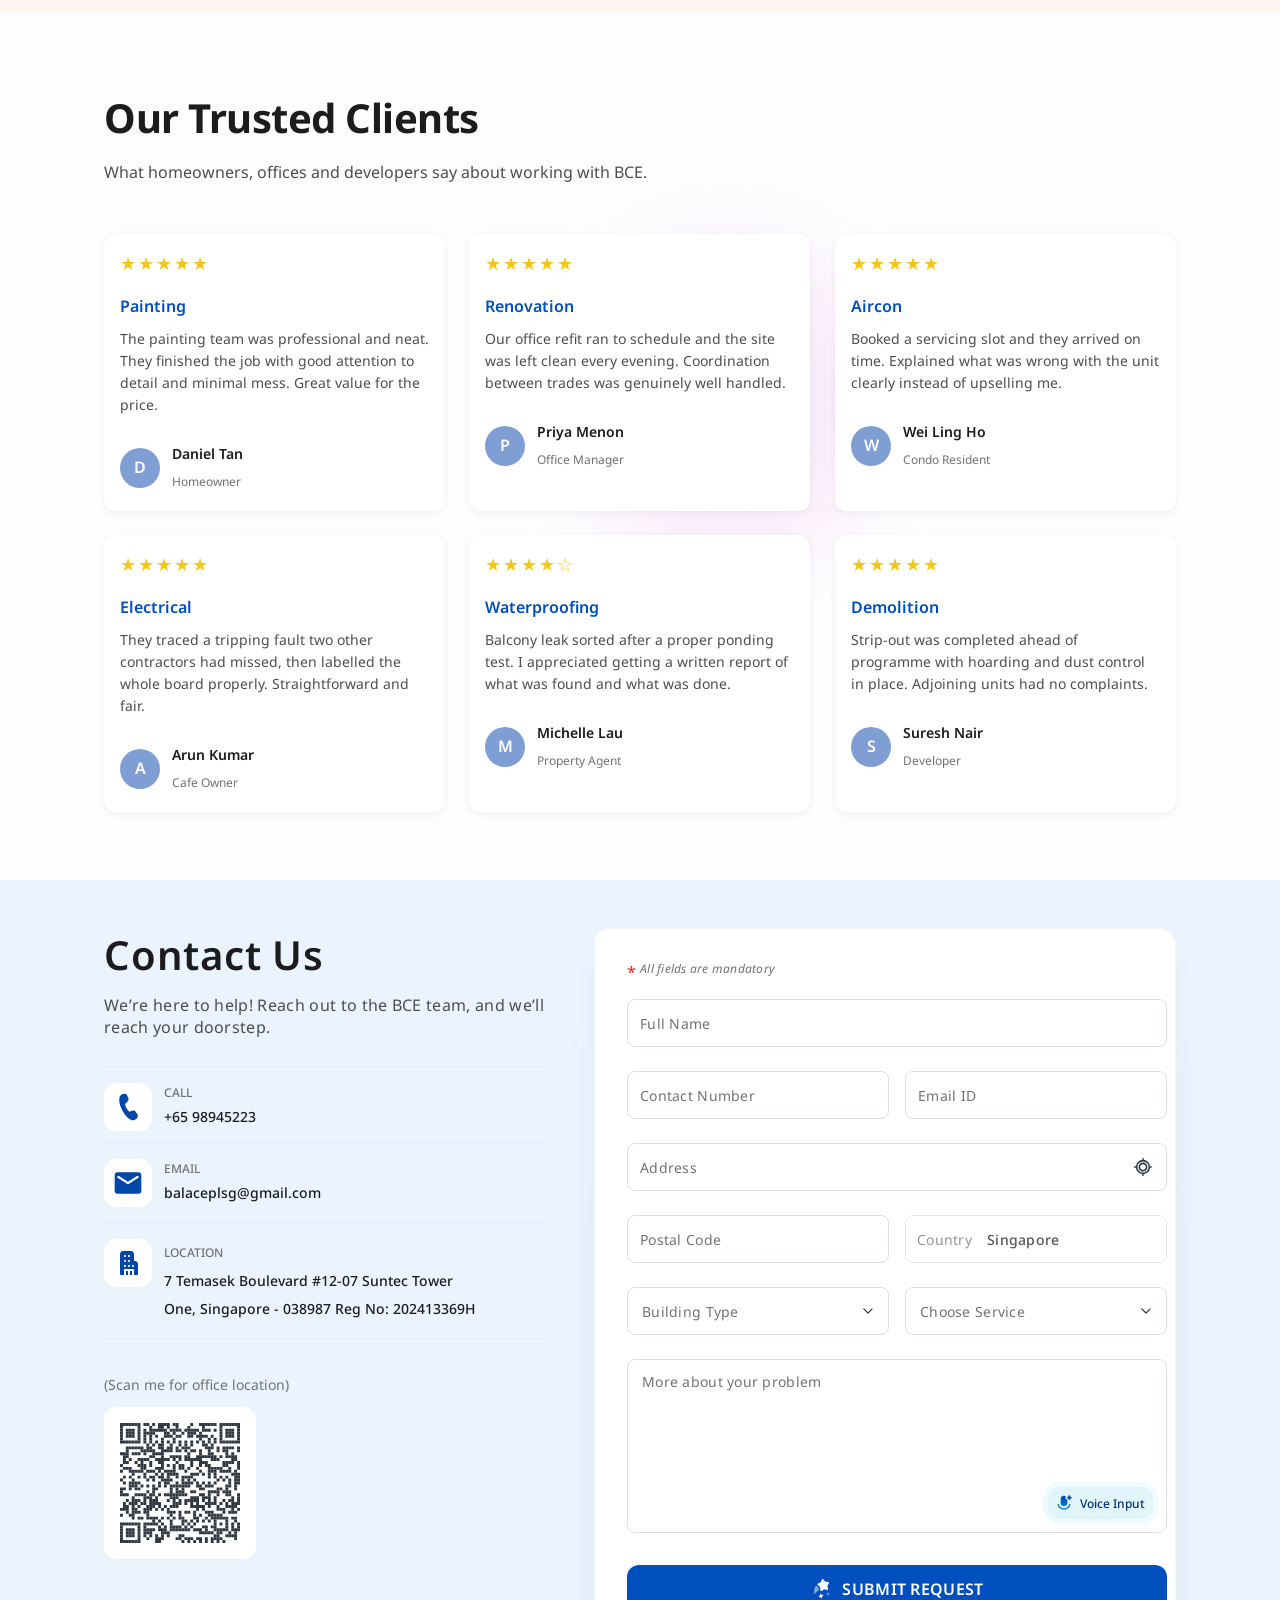
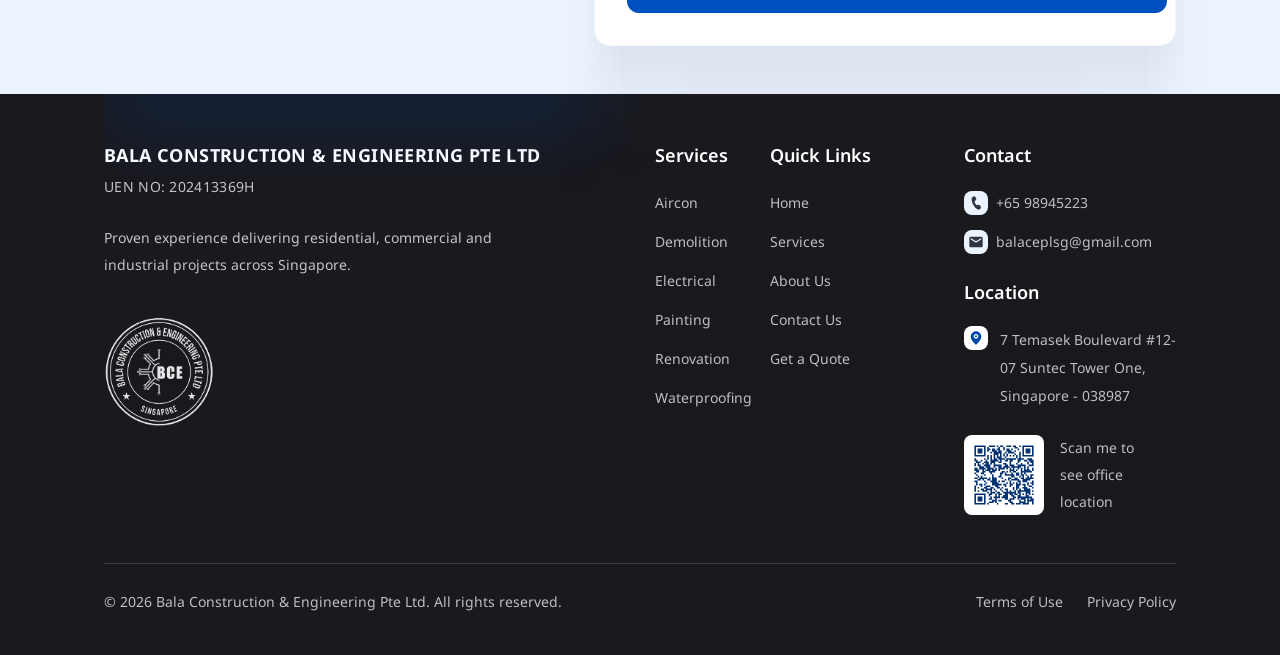
==== commit c9689da6: "Add home FAQ section and rebuild home Contact Us to new design - FAQ (Figma 495:1320): accordion wit" ====
--- a/BCE Website Hub/index.html
+++ b/BCE Website Hub/index.html
@@ -226,6 +226,47 @@
   <!-- ===== CTA banner =================================================== -->
   <div data-component="cta-banner"></div>
 
+  <!-- ===== FAQ (Figma 495:1320) ==========================================
+       The stage pins under the navbar while the section scrolls past, and
+       the skyline rises behind the questions (initFaqScene in main.js). The
+       extra scroll that drives it is a runway (.faq::after) after the stage.
+       The skyline comes after the content on purpose: it is a sticky layer
+       that sits on the bottom edge of the screen until the section's own
+       bottom arrives (see .faq__skyline). -->
+  <section class="faq" id="faq" aria-labelledby="faq-title">
+    <div class="faq__stage">
+      <div class="container faq__inner">
+        <div class="faq__head" data-reveal>
+          <span class="faq__tag">FAQ</span>
+          <h2 class="faq__title" id="faq-title">
+            <span class="faq__title-muted">Got Questions?</span> We&rsquo;ve Got Answers.
+          </h2>
+          <p class="faq__lead">
+            Get answers to common questions about our services, pricing, and booking before contacting us.
+          </p>
+        </div>
+
+        <div class="faq__list" data-render="faq" data-reveal></div>
+
+        <div class="faq-cta" data-reveal>
+          <h3 class="faq-cta__title">Still Need Assistance</h3>
+          <p class="faq-cta__text">
+            Can&rsquo;t find the answer you&rsquo;re looking for? Share your requirements with us, and our team will be happy to help.
+          </p>
+          <a class="btn btn--light faq-cta__btn" href="#enquiry">
+            <span class="btn__icon" data-icon="star-fall"></span>
+            <span>Submit Your Query</span>
+          </a>
+        </div>
+      </div>
+
+      <div class="faq__skyline" aria-hidden="true">
+        <img class="faq__bld faq__bld--wide" src="images/faq/skyline-wide.png" alt="" loading="lazy" decoding="async">
+        <img class="faq__bld faq__bld--tall" src="images/faq/skyline-tall.png" alt="" loading="lazy" decoding="async">
+      </div>
+    </div>
+  </section>
+
   <!-- ===== Testimonials ================================================= -->
   <section class="section testimonials" id="testimonials">
     <div class="container">
@@ -240,37 +281,54 @@
   </section>
 
   <!-- ===== Contact ====================================================== -->
-  <section class="section section--tint has-grid" id="contact">
-    <div class="container contact">
-      <div data-reveal="left">
-        <h2 class="contact__heading">Contact Us</h2>
-        <p class="contact__lead">
-          We&rsquo;re here to help! Reach out to the BCE team, and we&rsquo;ll be at your doorstep.
+  <!-- Figma 136:2055 - home only. contact.html keeps its own layout. -->
+  <section class="section section--tint reach" id="contact">
+    <div class="container reach__grid">
+      <div class="reach__info" data-reveal="left">
+        <h2 class="reach__title">Contact Us</h2>
+        <p class="reach__lead">
+          We&rsquo;re here to help! Reach out to the BCE team, and we&rsquo;ll reach your doorstep.
         </p>
 
-        <h3 class="contact__subhead">Contact Details</h3>
-        <div class="contact__list">
-          <a class="contact-chip" href="tel:+6598945223">
-            <span class="contact-chip__icon"><img src="images/icons/phone.svg" alt=""></span>
-            <span>+65 98945223</span>
-          </a>
-          <a class="contact-chip" href="mailto:balaceplsg@gmail.com">
-            <span class="contact-chip__icon"><img src="images/icons/email.svg" alt=""></span>
-            <span>balaceplsg@gmail.com</span>
-          </a>
-        </div>
-
-        <h3 class="contact__subhead">Location</h3>
-        <p class="contact__address">
-          7 Temasek Boulevard #12-07 Suntec Tower One, Singapore - 038987
-        </p>
-        <img class="contact__qr" src="images/misc/qr-location.webp" alt="QR code linking to the BCE office location">
-        <p class="contact__qr-note">(Scan me for exact location)</p>
-      </div>
-
-      <div class="form-card" id="enquiry" data-reveal="right">
+        <ul class="reach__list">
+          <li>
+            <a class="reach-line" href="tel:+6598945223">
+              <span class="reach-line__icon"><img src="images/icons/contact-call.svg" alt="" width="32" height="32"></span>
+              <span class="reach-line__body">
+                <span class="reach-line__label">Call</span>
+                <span class="reach-line__value">+65 98945223</span>
+              </span>
+            </a>
+          </li>
+          <li>
+            <a class="reach-line" href="mailto:balaceplsg@gmail.com">
+              <span class="reach-line__icon"><img src="images/icons/contact-email.svg" alt="" width="32" height="32"></span>
+              <span class="reach-line__body">
+                <span class="reach-line__label">Email</span>
+                <span class="reach-line__value">balaceplsg@gmail.com</span>
+              </span>
+            </a>
+          </li>
+          <li>
+            <div class="reach-line reach-line--top">
+              <span class="reach-line__icon"><img src="images/icons/contact-building.svg" alt="" width="32" height="32"></span>
+              <span class="reach-line__body">
+                <span class="reach-line__label reach-line__label--tall">Location</span>
+                <span class="reach-line__value reach-line__value--address">
+                  7 Temasek Boulevard #12-07 Suntec Tower One, Singapore - 038987 Reg No: 202413369H
+                </span>
+              </span>
+            </div>
+          </li>
+        </ul>
+
+        <p class="reach__qr-note">(Scan me for office location)</p>
+        <img class="reach__qr" src="images/misc/qr-location.svg" alt="QR code linking to the BCE office location" width="152" height="152" loading="lazy">
+      </div>
+
+      <div class="form-card form-card--compact" id="enquiry" data-reveal="right">
         <form data-enquiry-form novalidate>
-          <div data-render="enquiry-fields" data-form-scope="home"></div>
+          <div data-render="enquiry-fields" data-form-scope="home" data-form-variant="compact"></div>
         </form>
       </div>
     </div>
--- a/BCE Website Hub/css/tokens.css
+++ b/BCE Website Hub/css/tokens.css
@@ -85,6 +85,14 @@
   --values-bg:  #f8f8f8;   /* "Your reliable partner"  437:1221 */
   --md-orange:  #ff5b1b;   /* "Meet our MD"            437:1464 */
 
+  /* Home FAQ (Figma 495:1320) and Contact Us (136:2055) */
+  --faq-bg:         #fcf5f2;  /* warm ground behind the skyline */
+  --stroke-divider: #e2ebf8;  /* rules between the contact lines */
+  --stroke-input:   #dadfe5;  /* compact form field outline */
+  --voice-bg:       #e1f5fa;  /* "Voice Input" chip */
+  --voice-ring:     #effcff;
+  --voice-text:     #033172;
+
   /* Loading overlay */
   --progress-green: #16a34a;
 
--- a/BCE Website Hub/css/components.css
+++ b/BCE Website Hub/css/components.css
@@ -95,6 +95,10 @@
 .btn--submit:hover { background: var(--brand-1); }
 .btn--submit:disabled { opacity: .6; cursor: not-allowed; transform: none; box-shadow: none; }
 
+/* White on a coloured card — FAQ "Submit Your Query" (Figma 517:1402) */
+.btn--light { height: 44px; background: var(--white); color: var(--cta-fill); }
+.btn--light:hover { background: var(--cta-fill); color: var(--white); }
+
 /* Neutral — modal "Close" */
 .btn--ghost { background: var(--white); color: var(--text-1); border-color: var(--stroke-field); }
 .btn--ghost:hover { background: var(--bg-2); border-color: var(--stroke-1); }
@@ -707,6 +711,82 @@
   font-size: var(--fs-xs); color: var(--danger);
 }
 .field__error.is-shown { display: block; }
+
+/* --------------------------------------------------------------------------
+   Compact form - home page Contact Us (Figma 136:2055)
+   Labels live inside the fields as placeholders (the <label>s are sr-only),
+   so the card is denser: 24px between rows, 16px across them.
+   -------------------------------------------------------------------------- */
+.form-card--compact {
+  padding: var(--sp-8);
+  box-shadow: 0 24px 27px rgba(102, 102, 102, .04),
+              0 97px 48.5px rgba(102, 102, 102, .03),
+              0 219px 65.5px rgba(102, 102, 102, .02),
+              0 389px 78px rgba(102, 102, 102, .01);
+}
+.form-card--compact .form-note { color: var(--text-3); letter-spacing: .24px; line-height: 16px; }
+.form-card--compact .form-note span { font-size: var(--fs-body); line-height: 22px; font-style: normal; color: #ff1616; }
+.form-card--compact .form-note:empty { display: none; }
+.form-card--compact .form-grid { gap: var(--sp-6); margin-top: var(--sp-4); }
+.form-card--compact .btn--submit { margin-top: var(--sp-2); letter-spacing: .32px; }
+
+.form-card--compact .field__control,
+.form-card--compact .combo__control { border-color: var(--stroke-input); }
+.form-card--compact .field__control { padding: 0 var(--sp-3); letter-spacing: .28px; }
+.form-card--compact .field__control::placeholder,
+.form-card--compact .combo__input::placeholder {
+  font-size: var(--fs-sm);
+  letter-spacing: .28px;
+  color: var(--text-3);
+}
+.form-card--compact .field__control:hover,
+.form-card--compact .combo__control:hover { border-color: var(--text-3); }
+.form-card--compact .field__control:focus,
+.form-card--compact .combo.is-open .combo__control,
+.form-card--compact .combo__control:focus-within { border-color: var(--brand-2); }
+
+/* "Country  Singapore": the label stays visible, inline, ahead of the value. */
+.field--inline { opacity: .75; }
+.field__label--inline {
+  position: absolute; left: var(--sp-3); top: 0; z-index: 1;
+  display: flex; align-items: center;
+  height: 48px; margin: 0;
+  font-size: var(--fs-sm); letter-spacing: .28px;
+  color: var(--text-3);
+  pointer-events: none;
+}
+/* Fixed value, so it keeps the plain outline rather than the "answered" one. */
+.form-card--compact .field--inline .field__control {
+  padding-left: 81px;
+  border: 1px solid var(--stroke-input);
+  font-weight: 500;
+  color: var(--text-1);
+}
+
+/* block: an inline textarea leaves a baseline gap that pushed the button down */
+.form-card--compact textarea.field__control { display: block; height: 174px; padding: var(--sp-2) 14px; resize: none; }
+
+.form-card--compact .field__geo { right: 9px; }
+.field__geo .field__geo-icon { width: 17.33px; height: 17.33px; }
+
+/* The export is an up-chevron; it points down at rest and flips up when open.
+   Scoped to the card so it outranks the generic .combo .field__chevron below. */
+.form-card--compact .combo .field__chevron--prime {
+  right: 11px; width: 20px; height: 20px;
+  margin-top: -10px; padding: 0;
+  transform: rotate(180deg);
+}
+.form-card--compact .combo.is-open .field__chevron--prime { transform: rotate(0deg); }
+
+.form-card--compact .voice-btn {
+  right: 14px; bottom: 14px;
+  padding: 0 var(--sp-2);
+  border-radius: var(--r-md);
+  background: var(--voice-bg);
+  box-shadow: 0 0 0 5px var(--voice-ring);
+  color: var(--voice-text);
+}
+.form-card--compact .voice-btn:hover { background: #d2eef6; }
 
 /* --------------------------------------------------------------------------
    Combobox (single select + multi select with chips)
--- a/BCE Website Hub/css/sections.css
+++ b/BCE Website Hub/css/sections.css
@@ -1021,3 +1021,285 @@
 .location { display: grid; grid-template-columns: 1fr 400px; gap: var(--sp-16); align-items: center; }
 .location__media { border-radius: var(--r-lg); overflow: hidden; }
 .location__media img { width: 100%; height: 420px; object-fit: cover; }
+
+/* ==========================================================================
+   FAQ - home (Figma 495:1320)
+   The stage is sticky: while the runway after it scrolls past, the questions
+   hold still and the skyline rises out of the stage's bottom edge.
+   initFaqScene (main.js) sets --faq-pin (the runway) and --faq-top (where the
+   stage sticks), and moves each building with transform/opacity only.
+   Without JS, or with reduced motion, both stay 0: a normal static section
+   with the skyline already standing.
+   ========================================================================== */
+.faq {
+  --faq-dur: 300ms;   /* accordion open/close */
+  --bld-s: 1;         /* skyline scale; smaller on narrow screens */
+  position: relative;
+  background: var(--faq-bg);
+}
+/* The runway is in-flow content, not padding: a sticky element can only
+   travel inside its parent's content box. */
+.faq::after { content: ""; display: block; height: var(--faq-pin, 0px); }
+
+/* No overflow clipping here: an overflow:hidden stage would become the
+   skyline's scroll container and stop it sticking to the screen. */
+.faq__stage {
+  position: sticky;
+  top: var(--faq-top, 0px);
+  padding-top: var(--sp-12);
+  background: var(--faq-bg);
+}
+
+/* Skyline - the design's own line drawings, stretched to their Figma frames
+   (object-fit: fill reproduces that), at 50% with layer blur 5. Figma's layer
+   blur value is twice the CSS radius, so 5 there is blur(2.5px) here.
+
+   The layer is the stage's last child, pulled up over the content by its own
+   height, and sticky to the bottom of the screen. So its bottom edge - the
+   ground the buildings stand on - is the bottom of the screen while the
+   section runs past it, and the stage's own bottom (exactly as the 955px
+   frame crops it) once that arrives. Done by the browser's sticky
+   positioning, so it never lags behind the scroll. overflow: clip (not
+   hidden) trims the drawings at that ground line without making a scroll
+   container. */
+.faq__skyline {
+  position: sticky; bottom: 0; z-index: 0;
+  height: calc(600px * var(--bld-s));
+  margin-top: calc(-600px * var(--bld-s));
+  overflow: clip;
+  pointer-events: none;
+}
+.faq__bld {
+  position: absolute;
+  max-width: none;
+  object-fit: fill;
+  opacity: .5;
+  filter: blur(2.5px);
+}
+.faq__bld--wide { left: calc(-375px * var(--bld-s));      bottom: calc(-40.59px * var(--bld-s));
+                  width: calc(750.75px * var(--bld-s));   height: calc(539.59px * var(--bld-s)); }
+/* Mirrored left-to-right, as in the design (rotate 180 + flip Y). The mirror
+   uses the standalone scale property so the JS transform stays translate-only. */
+.faq__bld--tall { right: calc(-154.42px * var(--bld-s));  bottom: calc(-53.26px * var(--bld-s));
+                  width: calc(518.42px * var(--bld-s));   height: calc(644.26px * var(--bld-s));
+                  scale: -1 1; }
+
+/* Set by initFaqScene only while the scene is live, so a static page never
+   holds four promoted layers it does not need. */
+.faq.is-live .faq__bld { will-change: transform, opacity; }
+
+.faq__inner {
+  position: relative; z-index: 1;
+  display: flex; flex-direction: column; align-items: center;
+  padding-bottom: var(--sp-12);
+}
+
+.faq__head { display: flex; flex-direction: column; align-items: center; text-align: center; }
+
+.faq__tag {
+  display: inline-flex;
+  padding: 7px;                    /* + 1px border = the design's 8px */
+  border: 1px solid var(--stroke-1);
+  border-radius: var(--r-lg);
+  background: var(--white);
+  font-size: var(--fs-xs); font-weight: 500; line-height: 16px; letter-spacing: .24px;
+  color: var(--brand-1);
+}
+
+.faq__title {
+  margin-top: var(--sp-3);
+  font-size: var(--fs-h2); font-weight: 500; line-height: 54px;
+  color: var(--text-1);
+  text-wrap: balance;
+}
+.faq__title-muted { color: var(--text-3); }
+
+.faq__lead {
+  margin-top: var(--sp-2);
+  font-size: var(--fs-sm); line-height: 27px;
+  color: var(--text-3);
+  text-wrap: pretty;
+}
+
+.faq__list {
+  display: flex; flex-direction: column; gap: var(--sp-5);
+  width: 100%; max-width: 632px;
+  margin-top: var(--sp-10);
+}
+
+/* ---- Accordion item ----------------------------------------------------- */
+.faq-item__head { position: relative; margin: 0; font: inherit; }
+
+/* The paler card peeking 8px below each closed question (Figma 505:1403 and
+   its siblings, at 75%) - a stack that reads as more underneath. It tucks
+   away as its item opens. */
+.faq-item__head::before {
+  content: "";
+  position: absolute; left: var(--sp-3); right: var(--sp-3); top: 0; bottom: 0;
+  border: .5px solid var(--stroke-1);
+  border-radius: var(--r-sm);
+  background: var(--white);
+  opacity: .75;
+  transform: translateY(8px);
+  transition: transform var(--faq-dur) var(--ease-out), opacity var(--faq-dur) var(--ease-out);
+}
+.faq-item.is-open .faq-item__head::before { opacity: 0; transform: translateY(0); }
+
+.faq-item__q {
+  position: relative; z-index: 1;
+  display: flex; align-items: center; justify-content: space-between; gap: var(--sp-3);
+  width: 100%;
+  padding: 11px;                   /* + 1px border = 12px, 51px tall */
+  border: 1px solid var(--stroke-1);
+  border-radius: var(--r-sm);
+  background: var(--white);
+  font-size: var(--fs-sm); line-height: 27px; font-weight: 400;
+  color: var(--text-2);
+  text-align: left;
+  cursor: pointer;
+  transition: border-color var(--dur) var(--ease),
+              box-shadow var(--dur) var(--ease),
+              transform 160ms var(--ease-out);
+}
+.faq-item__q:active { transform: scale(.99); }
+.faq-item__q:focus-visible { outline: 2px solid var(--brand-1); outline-offset: 2px; }
+@media (hover: hover) and (pointer: fine) {
+  .faq-item__q:hover { border-color: var(--stroke-hero); box-shadow: var(--shadow-card); }
+}
+
+.faq-item__chev {
+  flex: none;
+  width: 20px; height: 20px;
+  transition: transform var(--faq-dur) var(--ease-out);
+}
+.faq-item.is-open .faq-item__chev { transform: rotate(180deg); }
+
+/* Height animates by grid row (0fr -> 1fr): no measuring and no max-height
+   guess. visibility follows the row, so a closed answer leaves the
+   accessibility tree only once it has finished folding away. */
+.faq-item__panel {
+  display: grid;
+  grid-template-rows: 0fr;
+  visibility: hidden;
+  transition: grid-template-rows var(--faq-dur) var(--ease-out),
+              visibility 0s linear var(--faq-dur);
+}
+.faq-item.is-open .faq-item__panel {
+  grid-template-rows: 1fr;
+  visibility: visible;
+  transition: grid-template-rows var(--faq-dur) var(--ease-out), visibility 0s;
+}
+.faq-item__clip { min-height: 0; overflow: hidden; }
+
+/* The answer card scales up out of its question as the row opens - from 92%,
+   anchored to the top edge so it grows out of the question rather than
+   swelling from its middle. It fades in a beat after the row starts so it
+   arrives into space that already exists, and fades faster on the way out
+   so a closing answer never lingers over the next question. */
+.faq-item__a {
+  margin-top: var(--sp-1);
+  padding: 11px;                   /* + 1px border = 12px */
+  border: 1px solid var(--md-orange);
+  border-radius: var(--r-md);
+  background: var(--white);
+  font-size: var(--fs-sm); line-height: 26px; font-weight: 500;
+  color: var(--text-1);
+  opacity: 0;
+  transform: scale(.92);
+  transform-origin: 50% 0;
+  transition: opacity 160ms var(--ease-out), transform var(--faq-dur) var(--ease-out);
+}
+.faq-item.is-open .faq-item__a {
+  opacity: 1;
+  transform: none;
+  transition: opacity 220ms var(--ease-out) 40ms, transform var(--faq-dur) var(--ease-out);
+}
+
+/* ---- "Still Need Assistance" (Figma 517:1398) ---------------------------- */
+.faq-cta {
+  display: flex; flex-direction: column; align-items: flex-start;
+  width: 100%; max-width: 632px;
+  margin-top: var(--sp-12);
+  padding: var(--sp-6);
+  border-radius: var(--r-xl);
+  background: var(--md-orange);
+  color: var(--white);
+}
+.faq-cta__title { font-size: 36px; font-weight: 500; line-height: 49px; }
+.faq-cta__text  { margin-top: var(--sp-3); font-size: var(--fs-sm); line-height: 19px; }
+.faq-cta__btn   { margin-top: var(--sp-8); }
+
+/* Fewer, gentler: the answers still open, without the slide. */
+@media (prefers-reduced-motion: reduce) {
+  .faq { --faq-dur: 0ms; }
+  .faq-item__a,
+  .faq-item.is-open .faq-item__a { transform: none; transition: opacity 160ms var(--ease-out); }
+}
+
+/* ==========================================================================
+   Contact Us - home (Figma 136:2055)
+   ========================================================================== */
+.reach { padding-block: var(--sp-12); }
+.reach__grid {
+  display: grid;
+  grid-template-columns: minmax(0, 442px) minmax(0, 666px);
+  justify-content: space-between;
+  gap: var(--sp-12);
+  align-items: start;
+}
+
+.reach__title {
+  font-size: var(--fs-h2); font-weight: 600; line-height: 54px; letter-spacing: .8px;
+  color: var(--text-1);
+}
+.reach__lead {
+  margin-top: var(--sp-3);
+  font-size: var(--fs-body); line-height: 22px; letter-spacing: .32px;
+  color: var(--text-2);
+}
+
+.reach__list { margin-top: 28px; border-top: 1px solid var(--stroke-divider); }
+.reach__list li { border-bottom: 1px solid var(--stroke-divider); }
+
+/* 16px above each line, and 16px below it counting the 1px rule - except the
+   first, which the design keeps 4px tighter. */
+.reach-line {
+  display: flex; align-items: center; gap: var(--sp-3);
+  padding: var(--sp-4) 0 15px;
+  color: inherit;
+}
+.reach__list li:first-child .reach-line { padding-bottom: 11px; }
+.reach-line--top { align-items: flex-start; }
+
+.reach-line__icon {
+  display: grid; place-items: center; flex: none;
+  width: 48px; height: 48px;
+  border-radius: var(--r-md);
+  background: var(--white);
+  transition: transform var(--dur) var(--ease), box-shadow var(--dur) var(--ease);
+}
+.reach-line__icon img { width: 32px; height: 32px; }
+
+.reach-line__body { display: flex; flex-direction: column; gap: var(--sp-1); min-width: 0; }
+.reach-line__label {
+  font-size: var(--fs-xs); font-weight: 500; line-height: 16px;
+  text-transform: uppercase;
+  color: var(--text-3);
+}
+.reach-line__value {
+  font-size: var(--fs-sm); font-weight: 500; line-height: 24px;
+  color: var(--text-1);
+  transition: color var(--dur) var(--ease);
+}
+.reach-line--top .reach-line__body { gap: 0; }
+.reach-line__label--tall { line-height: 28px; }
+.reach-line__value--address { max-width: 320px; line-height: 28px; }
+
+a.reach-line:focus-visible { outline: 2px solid var(--brand-1); outline-offset: 4px; border-radius: var(--r-sm); }
+@media (hover: hover) and (pointer: fine) {
+  a.reach-line:hover .reach-line__value { color: var(--brand-2); }
+  a.reach-line:hover .reach-line__icon  { transform: translateY(-1px); box-shadow: var(--shadow-card); }
+}
+
+.reach__qr-note { margin-top: var(--sp-8); font-size: var(--fs-sm); line-height: 28px; color: var(--text-3); }
+.reach__qr { display: block; width: 152px; height: 152px; margin-top: var(--sp-2); }
--- a/BCE Website Hub/css/responsive.css
+++ b/BCE Website Hub/css/responsive.css
@@ -31,6 +31,7 @@
   .collage { transform: scale(.86); transform-origin: left center; }
 
   .contact { grid-template-columns: 380px 1fr; gap: var(--sp-16); }
+  .reach__grid { grid-template-columns: minmax(0, 380px) minmax(0, 1fr); }
   .connect__grid { grid-template-columns: 320px minmax(0, 1fr); gap: var(--sp-12); }
   .connect__photo { height: 480px; }
   .process__stage { grid-template-columns: 380px 1fr; }
@@ -142,6 +143,8 @@
   .about__stats { gap: var(--sp-10); }
 
   .contact { grid-template-columns: 1fr; gap: var(--sp-12); }
+  .reach__grid { grid-template-columns: 1fr; }
+  .faq { --bld-s: .8; }
   .location { grid-template-columns: 1fr; gap: var(--sp-10); }
 
   .connect__grid { grid-template-columns: 1fr; gap: var(--sp-10); }
@@ -280,6 +283,19 @@
   .form-row { grid-template-columns: 1fr; }
   textarea.field__control { height: 140px; }
 
+  /* FAQ + Contact Us (home). The skyline shrinks so the drawings still read
+     as a street, not as one building filling the screen. */
+  .faq { --bld-s: .56; }
+  .faq__title { font-size: 28px; line-height: 36px; }
+  .faq__lead { line-height: 24px; }
+  .faq__list { margin-top: var(--sp-8); gap: var(--sp-4); }
+  .faq-cta { margin-top: var(--sp-10); padding: var(--sp-5); border-radius: var(--r-lg); }
+  .faq-cta__title { font-size: 26px; line-height: 34px; }
+  .faq-cta__text { line-height: 20px; }
+  .faq-cta__btn { width: 100%; }
+  .reach__title { font-size: 30px; line-height: 40px; letter-spacing: .4px; }
+  .reach-line__value--address { max-width: none; }
+
   /* Background rules read as noise at phone width. */
   .connect::before,
   .has-grid::before { display: none; }
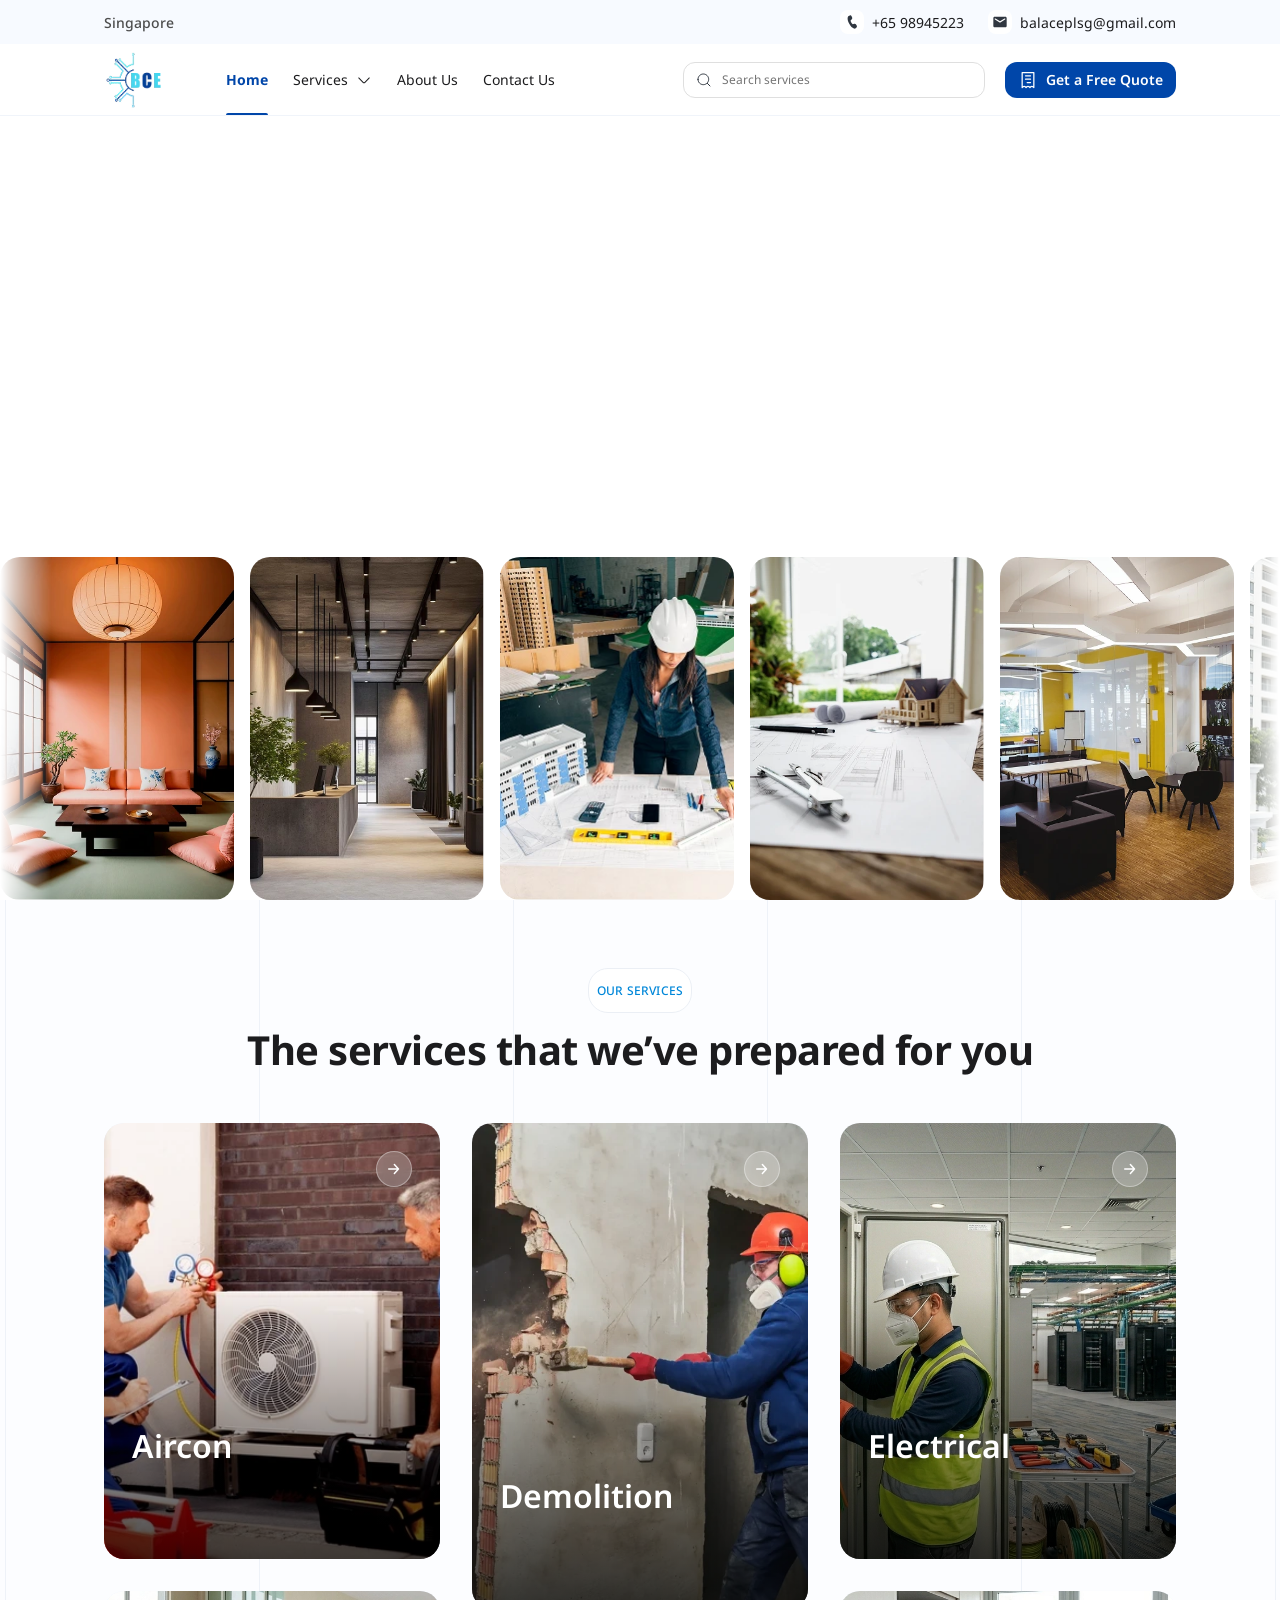
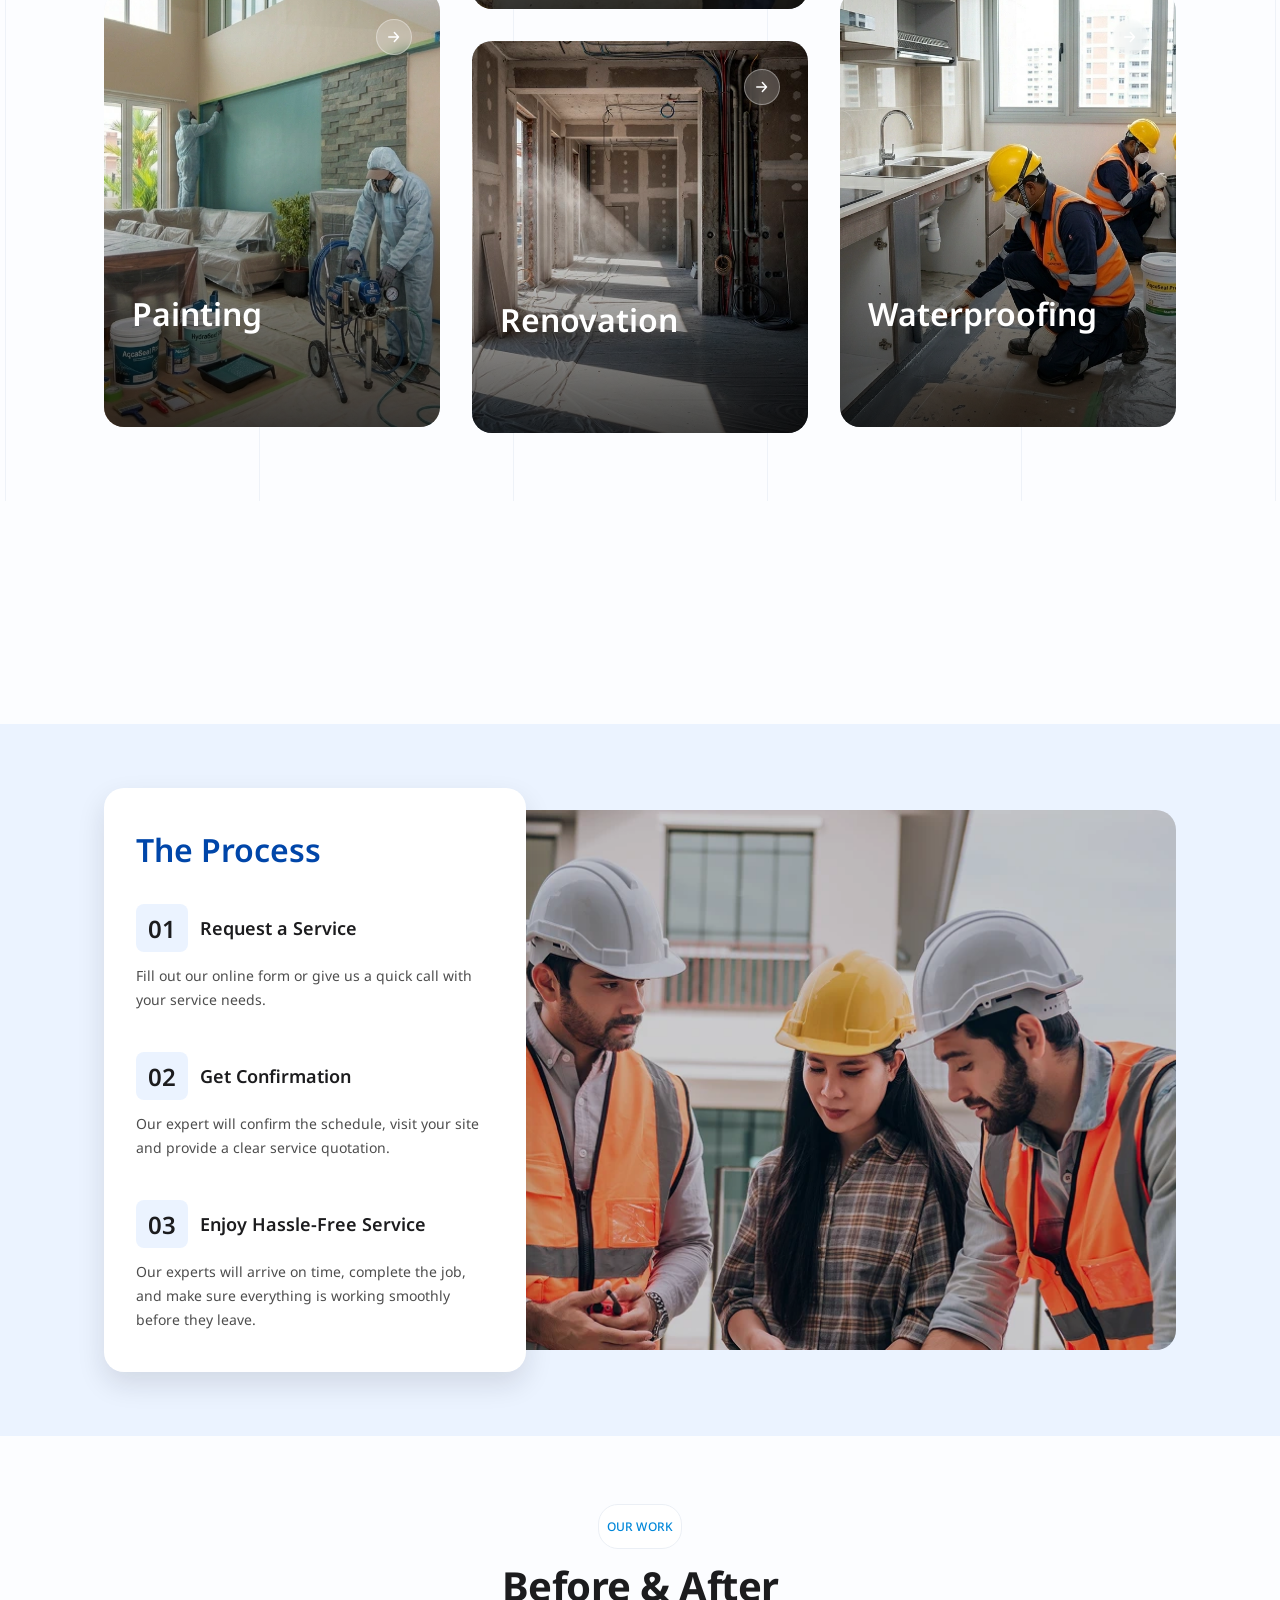
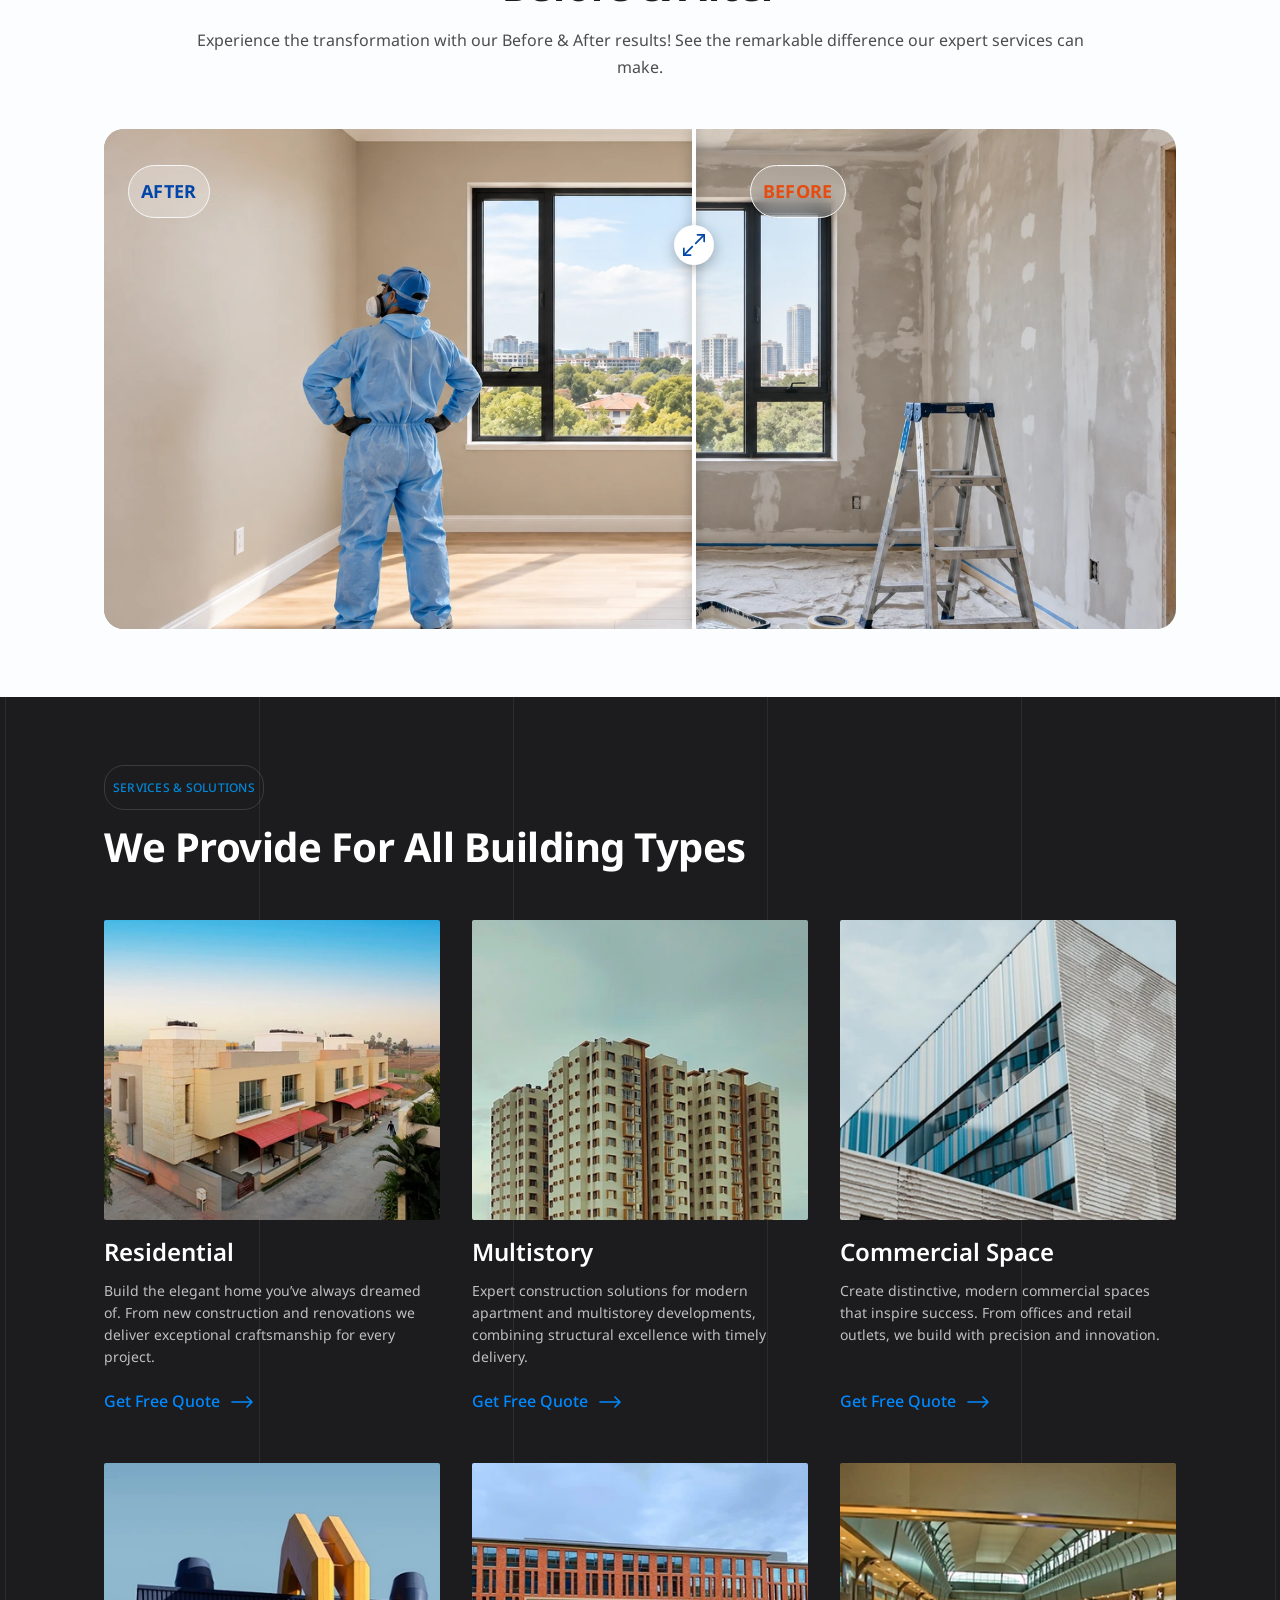
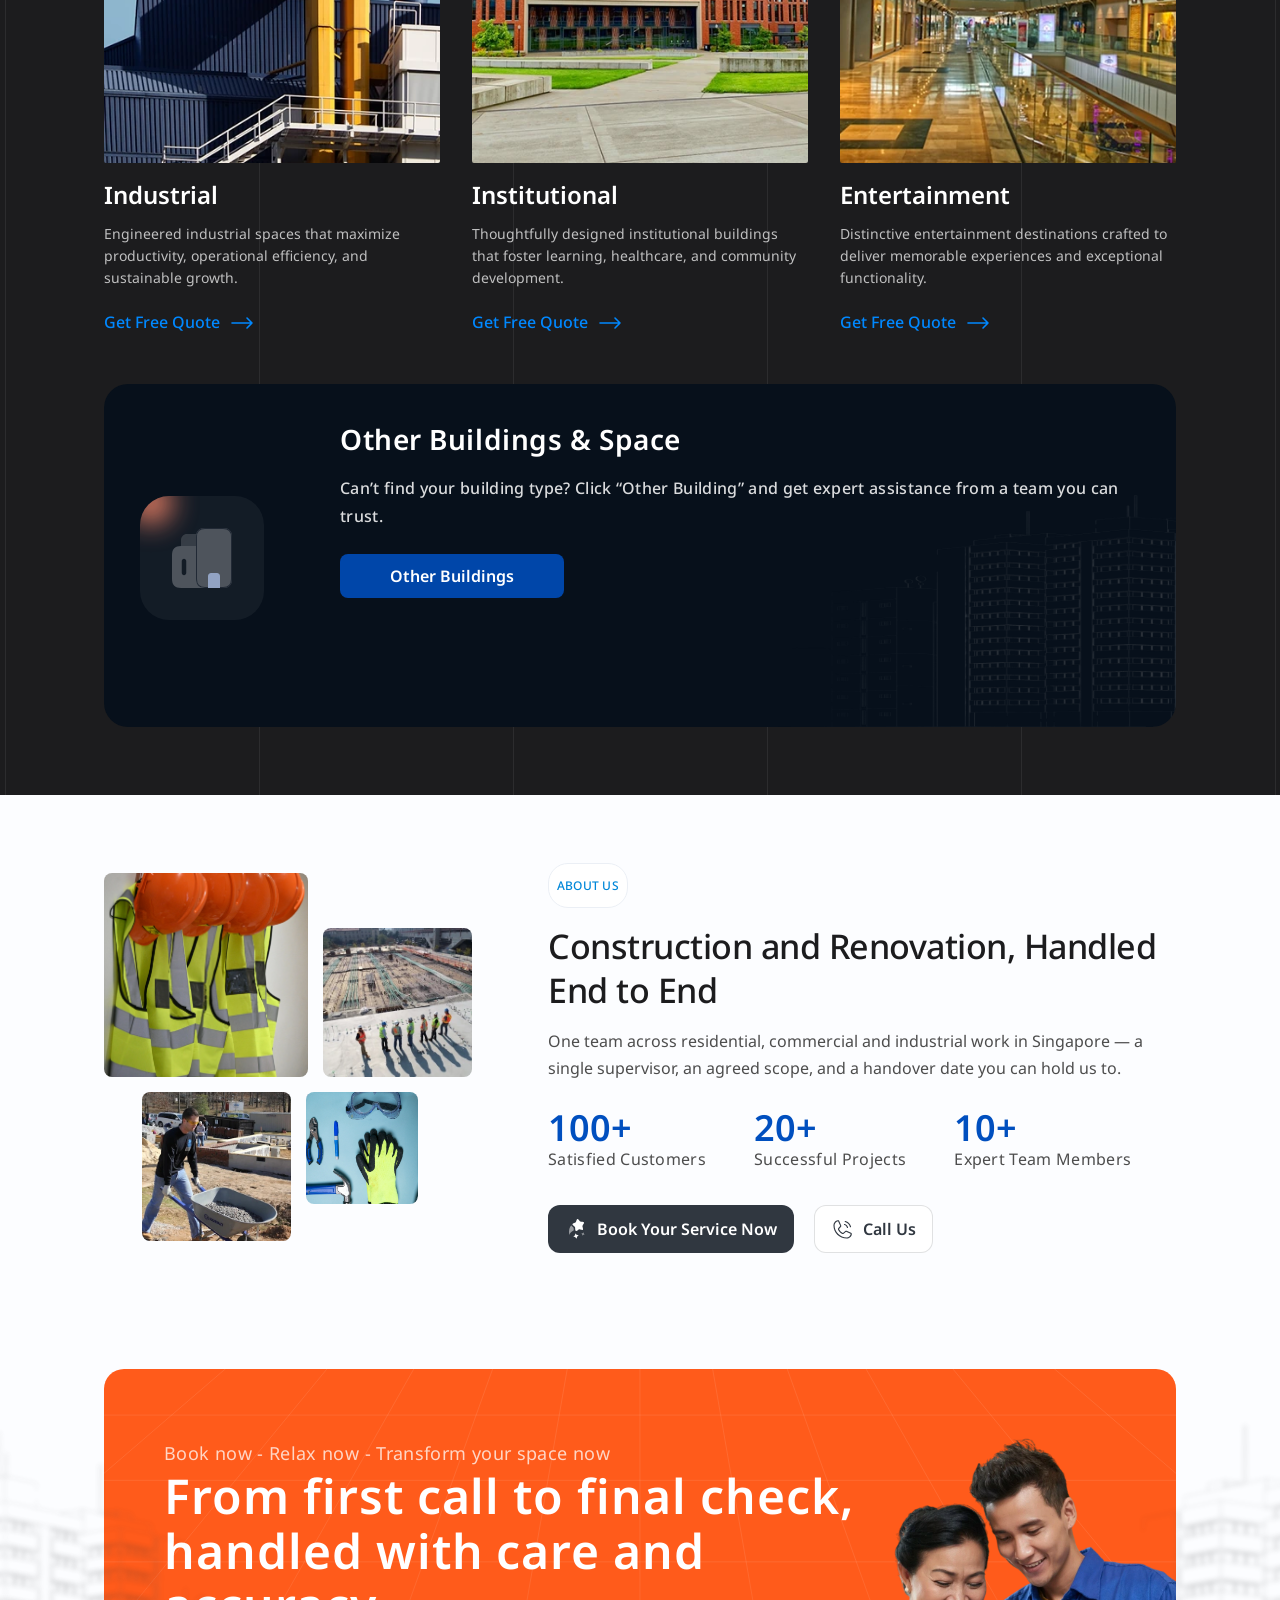
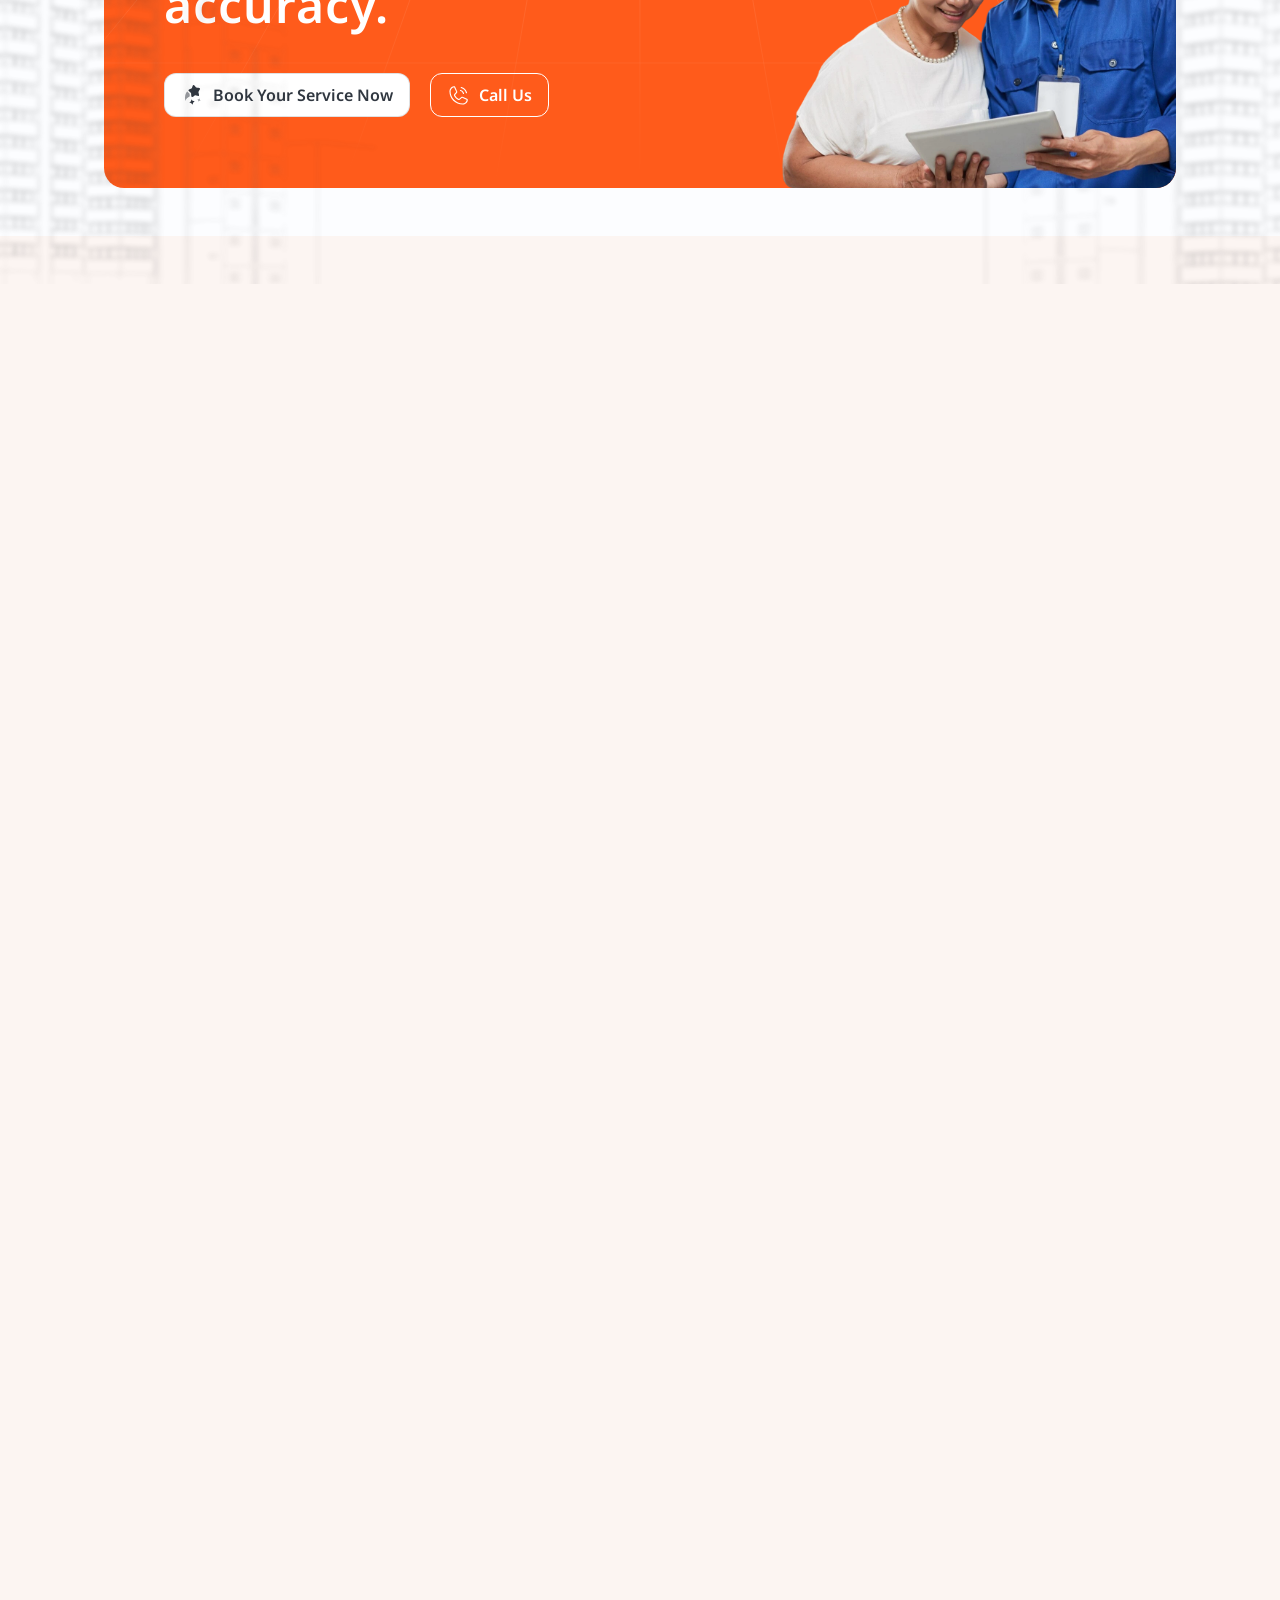
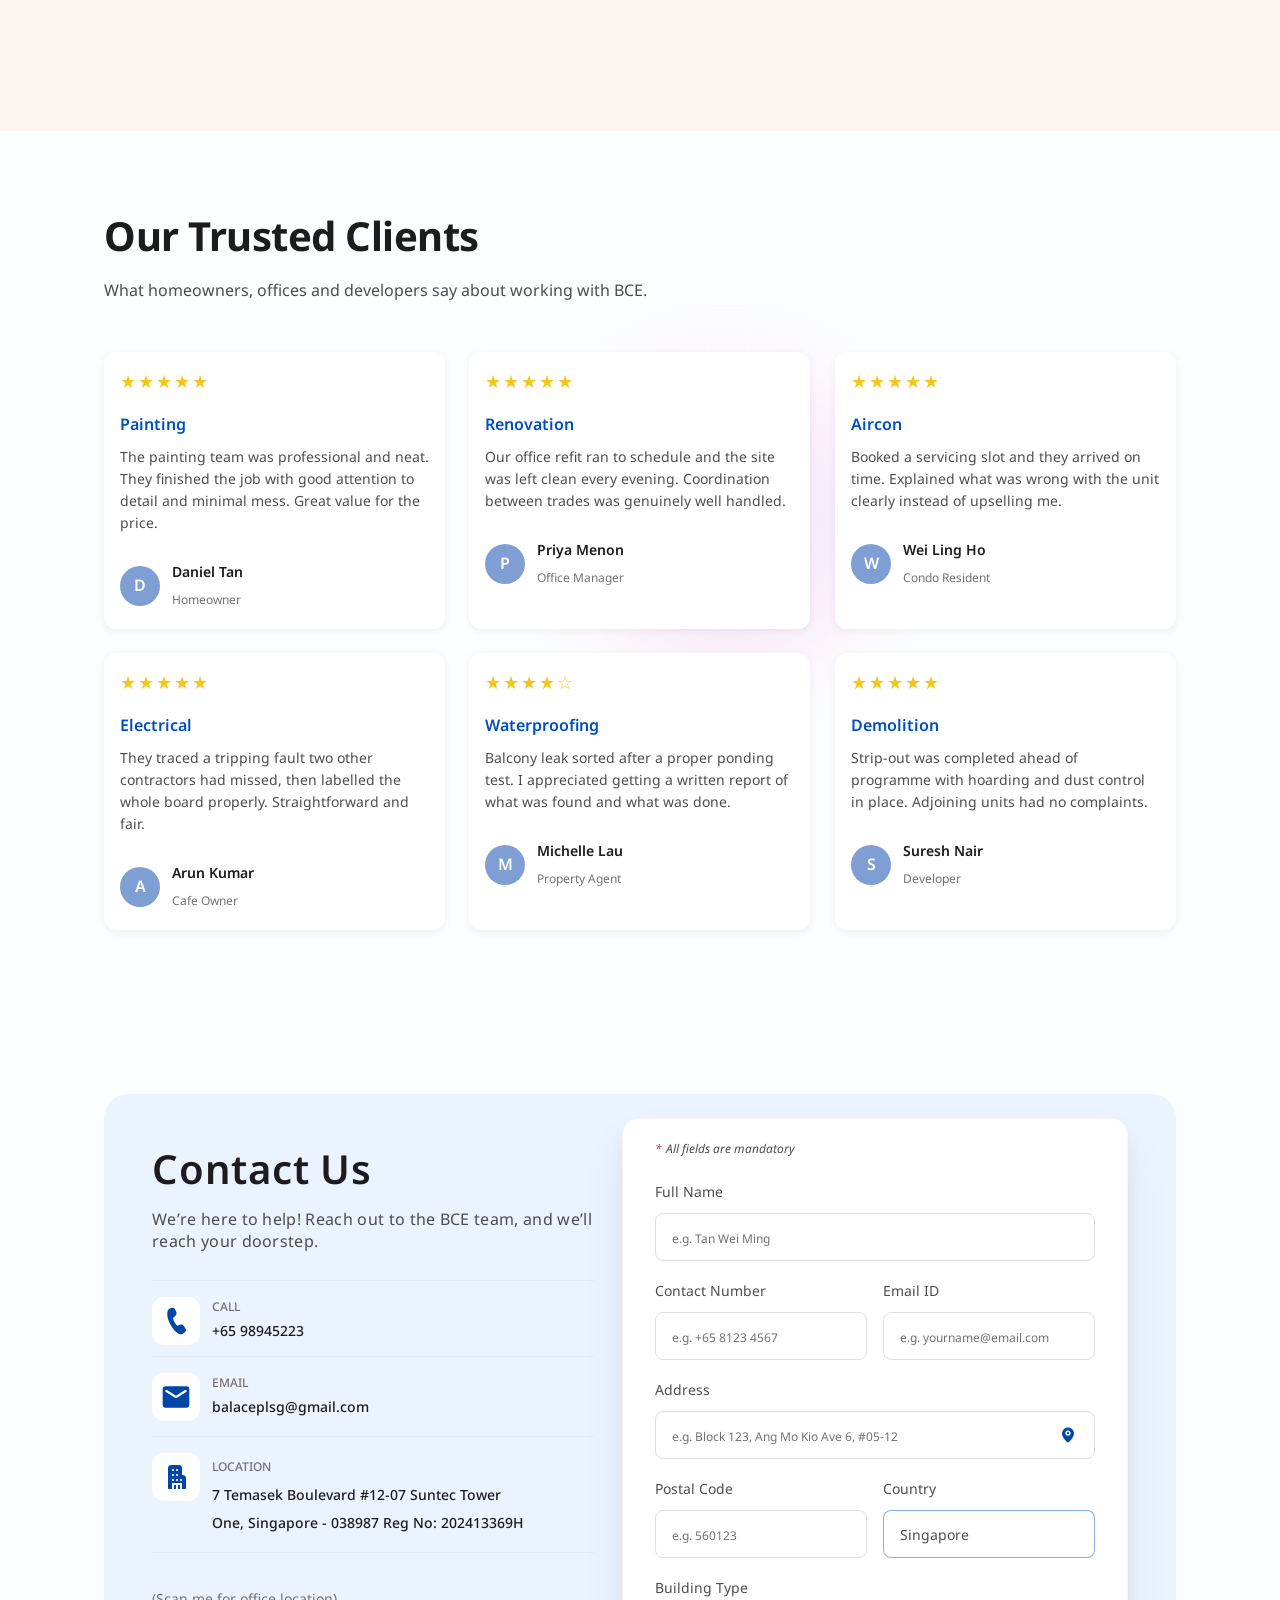
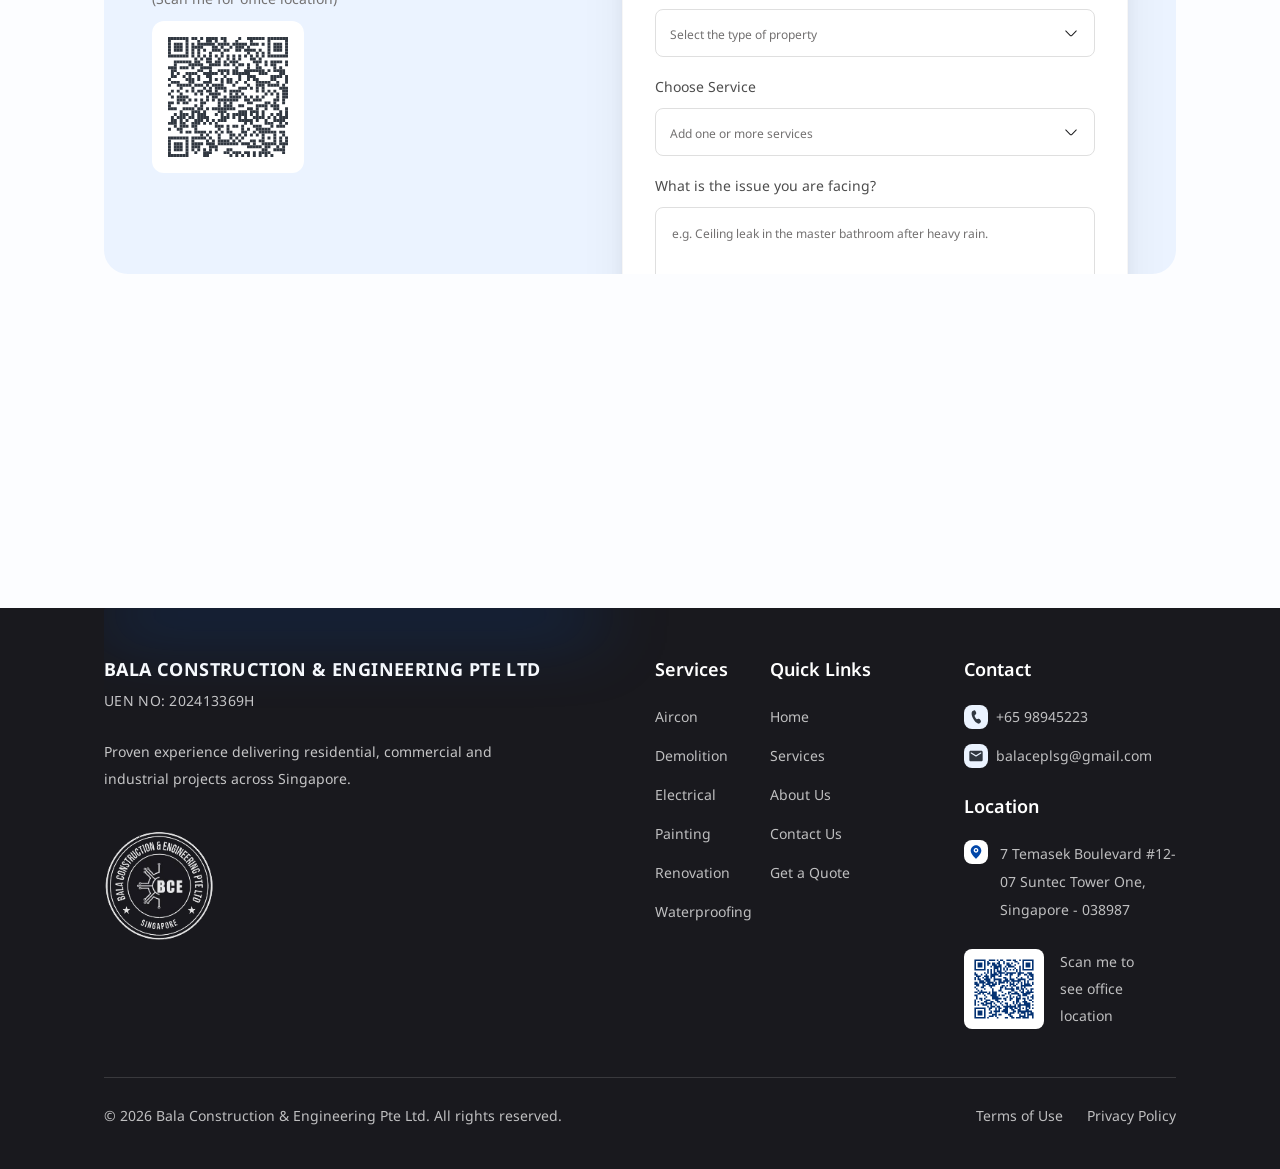
==== commit 64896444: "Rebuild home Contact Us panel with pinned form and tighten enquiry form - Home Contact Us follows Fi" ====
--- a/BCE Website Hub/index.html
+++ b/BCE Website Hub/index.html
@@ -281,55 +281,68 @@
   </section>
 
   <!-- ===== Contact ====================================================== -->
-  <!-- Figma 136:2055 - home only. contact.html keeps its own layout. -->
-  <section class="section section--tint reach" id="contact">
-    <div class="container reach__grid">
-      <div class="reach__info" data-reveal="left">
-        <h2 class="reach__title">Contact Us</h2>
-        <p class="reach__lead">
-          We&rsquo;re here to help! Reach out to the BCE team, and we&rsquo;ll reach your doorstep.
-        </p>
-
-        <ul class="reach__list">
-          <li>
-            <a class="reach-line" href="tel:+6598945223">
-              <span class="reach-line__icon"><img src="images/icons/contact-call.svg" alt="" width="32" height="32"></span>
-              <span class="reach-line__body">
-                <span class="reach-line__label">Call</span>
-                <span class="reach-line__value">+65 98945223</span>
-              </span>
-            </a>
-          </li>
-          <li>
-            <a class="reach-line" href="mailto:balaceplsg@gmail.com">
-              <span class="reach-line__icon"><img src="images/icons/contact-email.svg" alt="" width="32" height="32"></span>
-              <span class="reach-line__body">
-                <span class="reach-line__label">Email</span>
-                <span class="reach-line__value">balaceplsg@gmail.com</span>
-              </span>
-            </a>
-          </li>
-          <li>
-            <div class="reach-line reach-line--top">
-              <span class="reach-line__icon"><img src="images/icons/contact-building.svg" alt="" width="32" height="32"></span>
-              <span class="reach-line__body">
-                <span class="reach-line__label reach-line__label--tall">Location</span>
-                <span class="reach-line__value reach-line__value--address">
-                  7 Temasek Boulevard #12-07 Suntec Tower One, Singapore - 038987 Reg No: 202413369H
-                </span>
-              </span>
+  <!-- Figma 537:2216 - home only. The panel layout is the home page's own;
+       the form inside it is the same one contact.html uses.
+       The track is the panel's scroll runway: on desktop the panel pins under
+       the navbar and the form scrolls inside it while the details hold still
+       (js/main.js). The columns are wrappers so the scroll offset never fights
+       data-reveal. -->
+  <section class="reach" id="contact" aria-labelledby="reach-title">
+    <div class="container reach__track">
+      <div class="reach__panel">
+        <div class="reach__grid">
+          <div class="reach__col reach__col--info">
+            <div class="reach__info" data-reveal="left">
+              <h2 class="reach__title" id="reach-title">Contact Us</h2>
+              <p class="reach__lead">
+                We&rsquo;re here to help! Reach out to the BCE team, and we&rsquo;ll reach your doorstep.
+              </p>
+
+              <ul class="reach__list">
+                <li>
+                  <a class="reach-line" href="tel:+6598945223">
+                    <span class="reach-line__icon"><img src="images/icons/contact-call.svg" alt="" width="32" height="32"></span>
+                    <span class="reach-line__body">
+                      <span class="reach-line__label">Call</span>
+                      <span class="reach-line__value">+65 98945223</span>
+                    </span>
+                  </a>
+                </li>
+                <li>
+                  <a class="reach-line" href="mailto:balaceplsg@gmail.com">
+                    <span class="reach-line__icon"><img src="images/icons/contact-email.svg" alt="" width="32" height="32"></span>
+                    <span class="reach-line__body">
+                      <span class="reach-line__label">Email</span>
+                      <span class="reach-line__value">balaceplsg@gmail.com</span>
+                    </span>
+                  </a>
+                </li>
+                <li>
+                  <div class="reach-line reach-line--top">
+                    <span class="reach-line__icon"><img src="images/icons/contact-building.svg" alt="" width="32" height="32"></span>
+                    <span class="reach-line__body">
+                      <span class="reach-line__label reach-line__label--tall">Location</span>
+                      <span class="reach-line__value reach-line__value--address">
+                        7 Temasek Boulevard #12-07 Suntec Tower One, Singapore - 038987 Reg No: 202413369H
+                      </span>
+                    </span>
+                  </div>
+                </li>
+              </ul>
+
+              <p class="reach__qr-note">(Scan me for office location)</p>
+              <img class="reach__qr" src="images/misc/qr-location.svg" alt="QR code linking to the BCE office location" width="152" height="152" loading="lazy">
             </div>
-          </li>
-        </ul>
-
-        <p class="reach__qr-note">(Scan me for office location)</p>
-        <img class="reach__qr" src="images/misc/qr-location.svg" alt="QR code linking to the BCE office location" width="152" height="152" loading="lazy">
-      </div>
-
-      <div class="form-card form-card--compact" id="enquiry" data-reveal="right">
-        <form data-enquiry-form novalidate>
-          <div data-render="enquiry-fields" data-form-scope="home" data-form-variant="compact"></div>
-        </form>
+          </div>
+
+          <div class="reach__col reach__col--form">
+            <div class="form-card" id="enquiry" data-reveal="right">
+              <form data-enquiry-form novalidate>
+                <div data-render="enquiry-fields" data-form-scope="home"></div>
+              </form>
+            </div>
+          </div>
+        </div>
       </div>
     </div>
   </section>
--- a/BCE Website Hub/css/tokens.css
+++ b/BCE Website Hub/css/tokens.css
@@ -88,10 +88,6 @@
   /* Home FAQ (Figma 495:1320) and Contact Us (136:2055) */
   --faq-bg:         #fcf5f2;  /* warm ground behind the skyline */
   --stroke-divider: #e2ebf8;  /* rules between the contact lines */
-  --stroke-input:   #dadfe5;  /* compact form field outline */
-  --voice-bg:       #e1f5fa;  /* "Voice Input" chip */
-  --voice-ring:     #effcff;
-  --voice-text:     #033172;
 
   /* Loading overlay */
   --progress-green: #16a34a;
--- a/BCE Website Hub/css/components.css
+++ b/BCE Website Hub/css/components.css
@@ -91,9 +91,24 @@
   color: var(--white);
   letter-spacing: .5px;
   text-transform: uppercase;
+  /* + opacity, so the button eases on when the last field is filled */
+  transition:
+    background-color var(--dur) var(--ease),
+    transform var(--dur) var(--ease),
+    box-shadow var(--dur) var(--ease),
+    opacity var(--dur) var(--ease-out);
 }
 .btn--submit:hover { background: var(--brand-1); }
-.btn--submit:disabled { opacity: .6; cursor: not-allowed; transform: none; box-shadow: none; }
+/* Held until every field is filled (js/forms.js). It fades rather than turning
+   grey, so it still reads as the form's action, just not available yet. */
+.btn--submit:disabled,
+.btn--submit:disabled:hover {
+  background: var(--brand-2);
+  opacity: .45;
+  cursor: not-allowed;
+  transform: none;
+  box-shadow: none;
+}
 
 /* White on a coloured card — FAQ "Submit Your Query" (Figma 517:1402) */
 .btn--light { height: 44px; background: var(--white); color: var(--cta-fill); }
@@ -613,7 +628,9 @@
 .form-note span { color: var(--danger); }
 
 .form-grid { display: grid; gap: var(--sp-4); margin-top: var(--sp-4); }
-.form-row { display: grid; grid-template-columns: 1fr 1fr; gap: var(--sp-4); }
+/* minmax(0, …): a bare 1fr won't shrink below the inputs' intrinsic width, so
+   on a narrow card (home form at 1024-1279) the row spilled out of it. */
+.form-row { display: grid; grid-template-columns: repeat(2, minmax(0, 1fr)); gap: var(--sp-4); }
 
 /* Label sits above its control, so nothing competes with the typed value and
    the example hint can stay visible the whole time. */
@@ -712,81 +729,17 @@
 }
 .field__error.is-shown { display: block; }
 
-/* --------------------------------------------------------------------------
-   Compact form - home page Contact Us (Figma 136:2055)
-   Labels live inside the fields as placeholders (the <label>s are sr-only),
-   so the card is denser: 24px between rows, 16px across them.
-   -------------------------------------------------------------------------- */
-.form-card--compact {
-  padding: var(--sp-8);
-  box-shadow: 0 24px 27px rgba(102, 102, 102, .04),
-              0 97px 48.5px rgba(102, 102, 102, .03),
-              0 219px 65.5px rgba(102, 102, 102, .02),
-              0 389px 78px rgba(102, 102, 102, .01);
-}
-.form-card--compact .form-note { color: var(--text-3); letter-spacing: .24px; line-height: 16px; }
-.form-card--compact .form-note span { font-size: var(--fs-body); line-height: 22px; font-style: normal; color: #ff1616; }
-.form-card--compact .form-note:empty { display: none; }
-.form-card--compact .form-grid { gap: var(--sp-6); margin-top: var(--sp-4); }
-.form-card--compact .btn--submit { margin-top: var(--sp-2); letter-spacing: .32px; }
-
-.form-card--compact .field__control,
-.form-card--compact .combo__control { border-color: var(--stroke-input); }
-.form-card--compact .field__control { padding: 0 var(--sp-3); letter-spacing: .28px; }
-.form-card--compact .field__control::placeholder,
-.form-card--compact .combo__input::placeholder {
-  font-size: var(--fs-sm);
-  letter-spacing: .28px;
-  color: var(--text-3);
-}
-.form-card--compact .field__control:hover,
-.form-card--compact .combo__control:hover { border-color: var(--text-3); }
-.form-card--compact .field__control:focus,
-.form-card--compact .combo.is-open .combo__control,
-.form-card--compact .combo__control:focus-within { border-color: var(--brand-2); }
-
-/* "Country  Singapore": the label stays visible, inline, ahead of the value. */
-.field--inline { opacity: .75; }
-.field__label--inline {
-  position: absolute; left: var(--sp-3); top: 0; z-index: 1;
-  display: flex; align-items: center;
-  height: 48px; margin: 0;
-  font-size: var(--fs-sm); letter-spacing: .28px;
-  color: var(--text-3);
-  pointer-events: none;
-}
-/* Fixed value, so it keeps the plain outline rather than the "answered" one. */
-.form-card--compact .field--inline .field__control {
-  padding-left: 81px;
-  border: 1px solid var(--stroke-input);
-  font-weight: 500;
-  color: var(--text-1);
-}
-
-/* block: an inline textarea leaves a baseline gap that pushed the button down */
-.form-card--compact textarea.field__control { display: block; height: 174px; padding: var(--sp-2) 14px; resize: none; }
-
-.form-card--compact .field__geo { right: 9px; }
-.field__geo .field__geo-icon { width: 17.33px; height: 17.33px; }
-
-/* The export is an up-chevron; it points down at rest and flips up when open.
-   Scoped to the card so it outranks the generic .combo .field__chevron below. */
-.form-card--compact .combo .field__chevron--prime {
-  right: 11px; width: 20px; height: 20px;
-  margin-top: -10px; padding: 0;
-  transform: rotate(180deg);
-}
-.form-card--compact .combo.is-open .field__chevron--prime { transform: rotate(0deg); }
-
-.form-card--compact .voice-btn {
-  right: 14px; bottom: 14px;
-  padding: 0 var(--sp-2);
-  border-radius: var(--r-md);
-  background: var(--voice-bg);
-  box-shadow: 0 0 0 5px var(--voice-ring);
-  color: var(--voice-text);
-}
-.form-card--compact .voice-btn:hover { background: #d2eef6; }
+/* Standing information under a field (not a hint about the format and not an
+   error): sets the expectation for what happens after Submit. */
+.field__note {
+  display: flex; align-items: flex-start; gap: 6px;
+  margin-top: var(--sp-2);
+  font-size: var(--fs-xs); line-height: 18px;
+  color: var(--text-2);
+}
+/* 16px icon centred on the first 18px line, so it stays put if the text wraps. */
+.field__note-icon { display: block; flex: none; width: 16px; height: 16px; margin-top: 1px; color: var(--brand-2); }
+.field__note-icon svg { display: block; width: 16px; height: 16px; }
 
 /* --------------------------------------------------------------------------
    Combobox (single select + multi select with chips)
--- a/BCE Website Hub/css/sections.css
+++ b/BCE Website Hub/css/sections.css
@@ -183,9 +183,11 @@
 
 /* Full-bleed tinted band the stage sits on, matching the design where the
    heading stays on white and the photo/card sit on pale blue. */
+/* Given more air (Nov 2026): taller band, photo and card, and wider gaps
+   between steps, so the three steps scan as separate items. */
 .process__band {
   margin-top: var(--sp-10);
-  padding-block: var(--sp-12);
+  padding-block: var(--sp-16);
   background: var(--bg-2);
 }
 
@@ -194,13 +196,13 @@
   display: grid;
   grid-template-columns: 422px 1fr;
   align-items: center;
-  min-height: 440px;
+  min-height: 540px;
 }
 .process__photo {
   grid-column: 1 / -1; grid-row: 1;
   justify-self: end;
   width: calc(100% - 188px);
-  height: 440px;
+  height: 540px;
   border-radius: var(--r-lg);
   overflow: hidden;
 }
@@ -213,7 +215,7 @@
 .process__card {
   grid-column: 1; grid-row: 1;
   z-index: 2;
-  padding: var(--sp-6);
+  padding: var(--sp-10) var(--sp-8);
   background: var(--white);
   border-radius: var(--r-lg);
   box-shadow: var(--shadow-lift);
@@ -221,9 +223,9 @@
 .process__card-title {
   font-size: 32px; line-height: 44px; font-weight: 600;
   color: var(--brand-1);
-  margin-bottom: var(--sp-6);
-}
-.process__step + .process__step { margin-top: var(--sp-6); }
+  margin-bottom: var(--sp-8);
+}
+.process__step + .process__step { margin-top: var(--sp-10); }
 .process__step-head { display: flex; align-items: center; gap: var(--sp-3); }
 .process__num {
   display: grid; place-items: center;
@@ -239,7 +241,7 @@
 .process__step:hover .process__num,
 .process__step.is-scanning .process__num { background: var(--brand-2); color: var(--white); }
 .process__step-title { font-size: var(--fs-lead); font-weight: 600; }
-.process__step-desc { margin-top: var(--sp-3); font-size: var(--fs-sm); line-height: 22px; color: var(--text-2); }
+.process__step-desc { margin-top: var(--sp-3); font-size: var(--fs-sm); line-height: 24px; color: var(--text-2); }
 
 /* --------------------------------------------------------------------------
    Before / After comparison slider
@@ -410,7 +412,7 @@
   position: relative;
   height: 419px;
   padding: 72px 60px;
-  background: var(--brand-2);
+  background: var(--md-orange);   /* brand orange, Nov 2026 - was brand blue */
   border-radius: var(--r-lg);
   overflow: hidden;
   color: var(--white);
@@ -430,22 +432,41 @@
      tracks the rows at any banner height. */
   -webkit-mask-image: linear-gradient(to bottom, #000 61.9%, transparent 100%);
           mask-image: linear-gradient(to bottom, #000 61.9%, transparent 100%);
-  opacity: .9;
+  /* The export's lines are pale blue (#7EA3DB), drawn for the old blue
+     panel. brightness(0) invert(1) turns them white without touching the
+     asset; white reads far stronger on orange than the blue did on blue, so
+     the layer drops to 45% to keep the grid a texture, not a pattern. */
+  filter: brightness(0) invert(1);
+  opacity: .45;
   pointer-events: none;
   z-index: 0;
 }
 .cta-banner__copy { position: relative; z-index: 2; max-width: 769px; }
+/* Supporting line, not a second headline: regular weight, 75% white and well
+   under the title's size, so the eye lands on the title first. */
 .cta-banner__eyebrow {
-  font-size: 24px; line-height: normal; letter-spacing: .48px;
-  color: var(--white);
-}
+  font-size: var(--fs-lead); font-weight: 400; line-height: 24px; letter-spacing: .36px;
+  color: rgba(255, 255, 255, .75);
+}
+/* Tight to the tagline so the two read as one block. */
 .cta-banner__title {
-  margin-top: var(--sp-3);
+  margin-top: var(--sp-1);
   font-size: 48px; line-height: 1.14; font-weight: 600;
   letter-spacing: .96px;
 }
 .cta-banner__actions { display: flex; gap: var(--sp-5); margin-top: var(--sp-10); }
 .cta-banner__actions .btn { height: 44px; }
+
+/* "Call Us" is the secondary action here: a white outline with a white label
+   and icon (the icon paints with currentColor). Hover adds a faint white fill
+   on top of the shared .btn lift. Scoped to the banner so .btn--outline
+   elsewhere is untouched. */
+.cta-banner .btn--outline {
+  background: transparent;
+  border-color: var(--white);
+  color: var(--white);
+}
+.cta-banner .btn--outline:hover { background: rgba(255, 255, 255, .14); border-color: var(--white); color: var(--white); }
 
 .cta-banner__photo {
   position: absolute; left: 50%; top: 0;
@@ -1239,14 +1260,37 @@
 /* ==========================================================================
    Contact Us - home (Figma 136:2055)
    ========================================================================== */
-.reach { padding-block: var(--sp-12); }
+/* Figma 537:2216 - a 1232px tinted panel on white, 96px clear above and
+   below. Inside: 48px side margins, the info column 48px down, the form card
+   24px down and 76px clear of the panel's bottom edge. */
+.reach { padding-block: var(--sp-24); }
+.reach__panel {
+  position: relative;        /* offsetParent for the columns, which main.js measures */
+  border-radius: var(--r-xl);
+  background: var(--bg-2);
+  overflow: clip;            /* the scroll window when pinned; never a scroll container */
+}
 .reach__grid {
   display: grid;
   grid-template-columns: minmax(0, 442px) minmax(0, 666px);
   justify-content: space-between;
-  gap: var(--sp-12);
+  column-gap: 28px;
   align-items: start;
-}
+  padding: var(--sp-6) var(--sp-12) 76px;
+}
+.reach__info { padding-top: var(--sp-6); }
+/* #enquiry links (FAQ button) land with the panel just pinned and the card's
+   top edge showing: html's scroll-padding (nav + 16) + 32 = nav + the 24px
+   pin gap + the panel's 24px top padding. */
+.reach #enquiry { scroll-margin-top: var(--sp-8); }
+
+/* Pinned (set by initReachScene in main.js, desktop only, never under reduced
+   motion). The panel holds under the navbar at a height that fits the screen;
+   the track grows by the distance the form still has to travel, so the pin
+   lasts exactly as long as there is form left to show. */
+.reach.is-pinned .reach__track::after { content: ''; display: block; height: var(--reach-run); }
+.reach.is-pinned .reach__panel { position: sticky; top: var(--reach-top); height: var(--reach-h); }
+.reach.is-pinned .reach__col { will-change: transform; }
 
 .reach__title {
   font-size: var(--fs-h2); font-weight: 600; line-height: 54px; letter-spacing: .8px;
--- a/BCE Website Hub/css/responsive.css
+++ b/BCE Website Hub/css/responsive.css
@@ -31,16 +31,17 @@
   .collage { transform: scale(.86); transform-origin: left center; }
 
   .contact { grid-template-columns: 380px 1fr; gap: var(--sp-16); }
-  .reach__grid { grid-template-columns: minmax(0, 380px) minmax(0, 1fr); }
+  /* 1024px leaves ~460px for the form once the panel keeps 32px sides. */
+  .reach__grid { grid-template-columns: minmax(0, 340px) minmax(0, 666px); padding-inline: var(--sp-8); }
   .connect__grid { grid-template-columns: 320px minmax(0, 1fr); gap: var(--sp-12); }
   .connect__photo { height: 480px; }
   .process__stage { grid-template-columns: 380px 1fr; }
-  .process__photo { width: calc(100% - 150px); height: 480px; }
+  .process__photo { width: calc(100% - 150px); height: 580px; }
 
   /* Banner keeps the design ratio but scales with the container. */
   .cta-banner__inner { height: 380px; padding: 56px 44px; }
   .cta-banner__title { font-size: 40px; }
-  .cta-banner__eyebrow { font-size: var(--fs-lead); }
+  .cta-banner__eyebrow { font-size: var(--fs-body); line-height: 24px; }
   .cta-banner__photo { width: 620px; height: 420px; margin-left: 0; }
 
   .service-hero { min-height: 500px; }
@@ -132,7 +133,7 @@
 
   /* Process card stops overlapping and stacks over the photo */
   .process__stage { grid-template-columns: 1fr; gap: var(--sp-6); }
-  .process__photo { grid-column: 1; grid-row: 1; width: 100%; height: 340px; justify-self: stretch; }
+  .process__photo { grid-column: 1; grid-row: 1; width: 100%; height: 380px; justify-self: stretch; }
   .process__card { grid-row: 2; }
 
   .about { grid-template-columns: 1fr; gap: var(--sp-12); }
@@ -143,7 +144,11 @@
   .about__stats { gap: var(--sp-10); }
 
   .contact { grid-template-columns: 1fr; gap: var(--sp-12); }
-  .reach__grid { grid-template-columns: 1fr; }
+  /* Stacked: no pinning below 1024 (see initReachScene), so the panel is
+     just a card and the form follows the details. */
+  .reach { padding-block: var(--sp-16); }
+  .reach__grid { grid-template-columns: 1fr; row-gap: var(--sp-10); padding: var(--sp-10) var(--sp-8); }
+  .reach__info { padding-top: 0; }
   .faq { --bld-s: .8; }
   .location { grid-template-columns: 1fr; gap: var(--sp-10); }
 
@@ -163,7 +168,7 @@
   .cta-banner__copy { max-width: 100%; }
   .cta-banner__photo { display: none; }
   .cta-banner__title { font-size: var(--fs-h2); line-height: var(--lh-h2); }
-  .cta-banner__eyebrow { font-size: var(--fs-body); }
+  .cta-banner__eyebrow { font-size: var(--fs-sm); line-height: 22px; }
 
   .service-hero { min-height: 420px; }
   .service-hero__inner { grid-template-columns: 1fr; gap: var(--sp-6); padding-block: 56px var(--sp-12); }
@@ -255,8 +260,10 @@
 
   .section-head { margin-bottom: var(--sp-10); }
 
-  .process__card { padding: var(--sp-5); }
-  .process__photo { height: 240px; }
+  .process__card { padding: var(--sp-6) var(--sp-5); }
+  .process__card-title { margin-bottom: var(--sp-6); }
+  .process__step + .process__step { margin-top: var(--sp-8); }
+  .process__photo { height: 260px; }
   .process__num { width: 44px; height: 40px; font-size: var(--fs-lead); }
 
   /* A 320 square laid out in percentages, so it scales down on phones whose
@@ -293,6 +300,9 @@
   .faq-cta__title { font-size: 26px; line-height: 34px; }
   .faq-cta__text { line-height: 20px; }
   .faq-cta__btn { width: 100%; }
+  .reach { padding-block: var(--section-pad-y); }
+  .reach__panel { border-radius: var(--r-lg); }
+  .reach__grid { row-gap: var(--sp-8); padding: var(--sp-6) var(--sp-4); }
   .reach__title { font-size: 30px; line-height: 40px; letter-spacing: .4px; }
   .reach-line__value--address { max-width: none; }
 
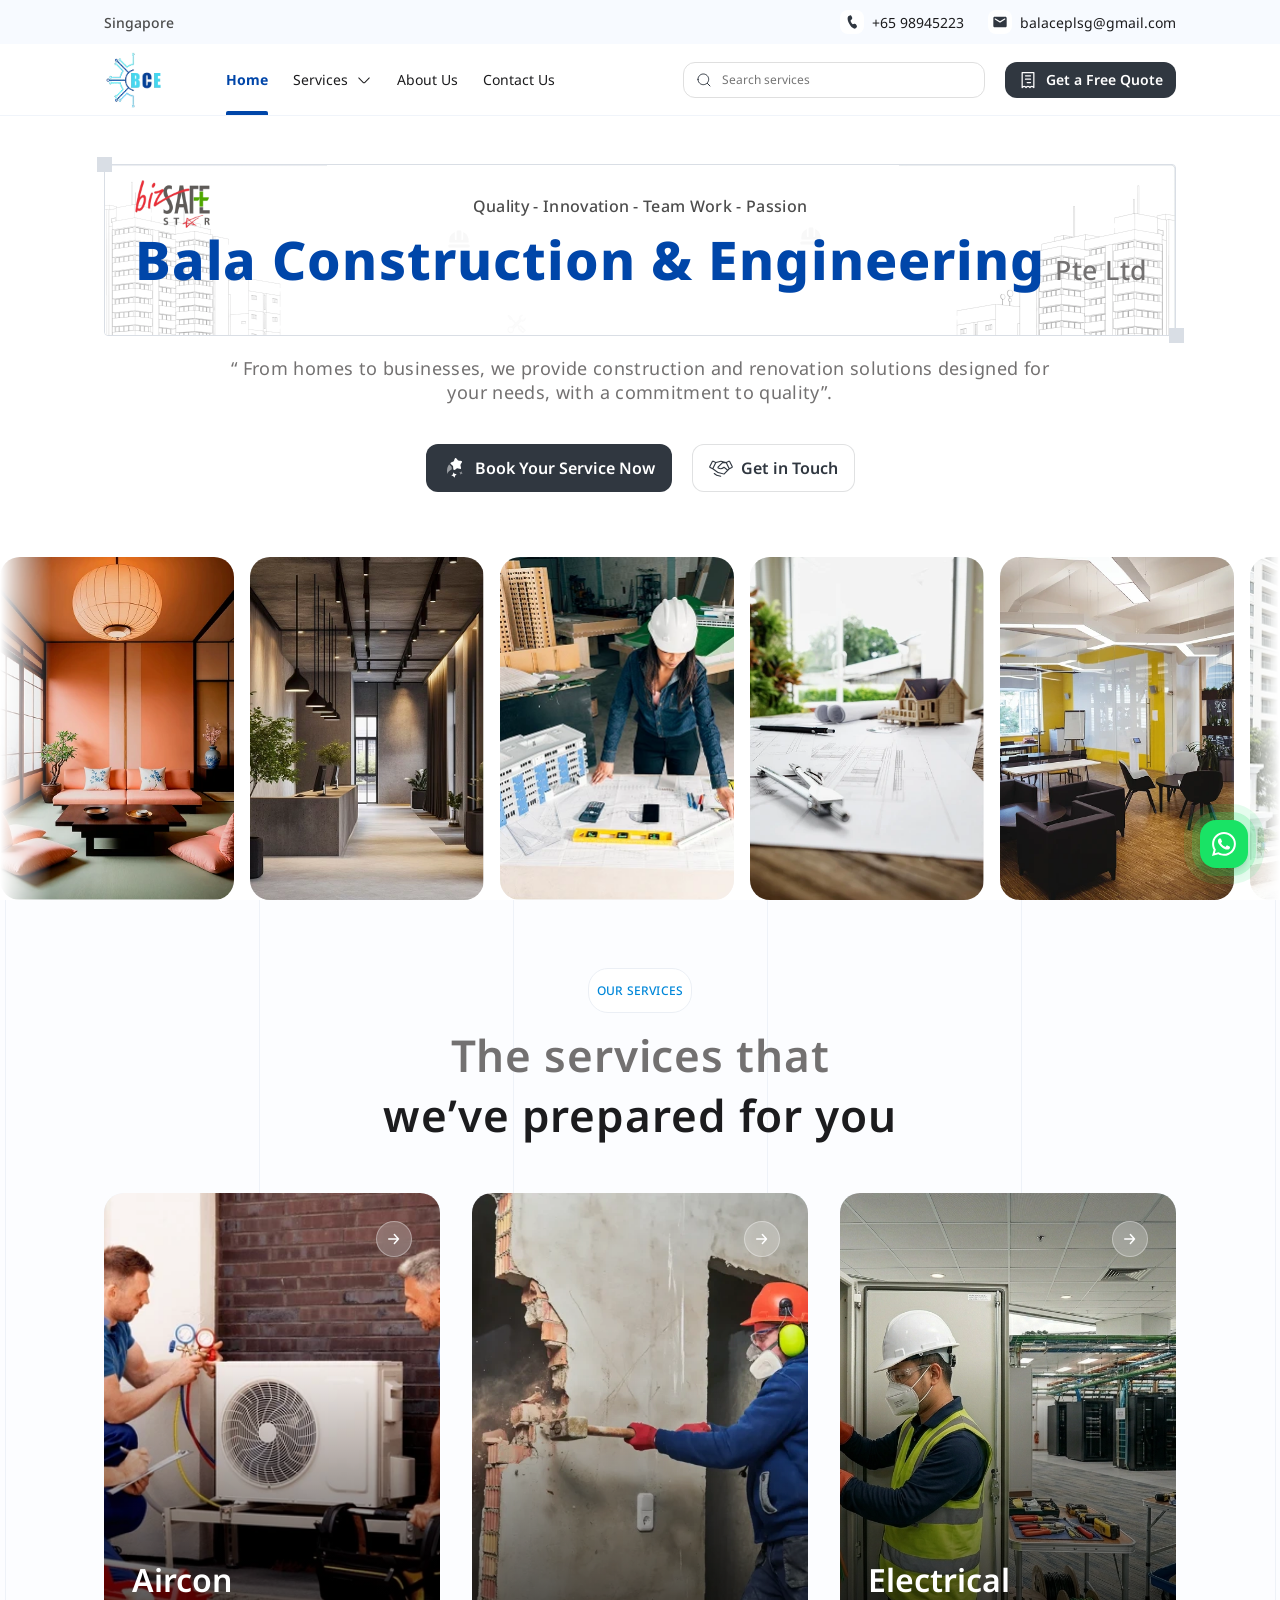
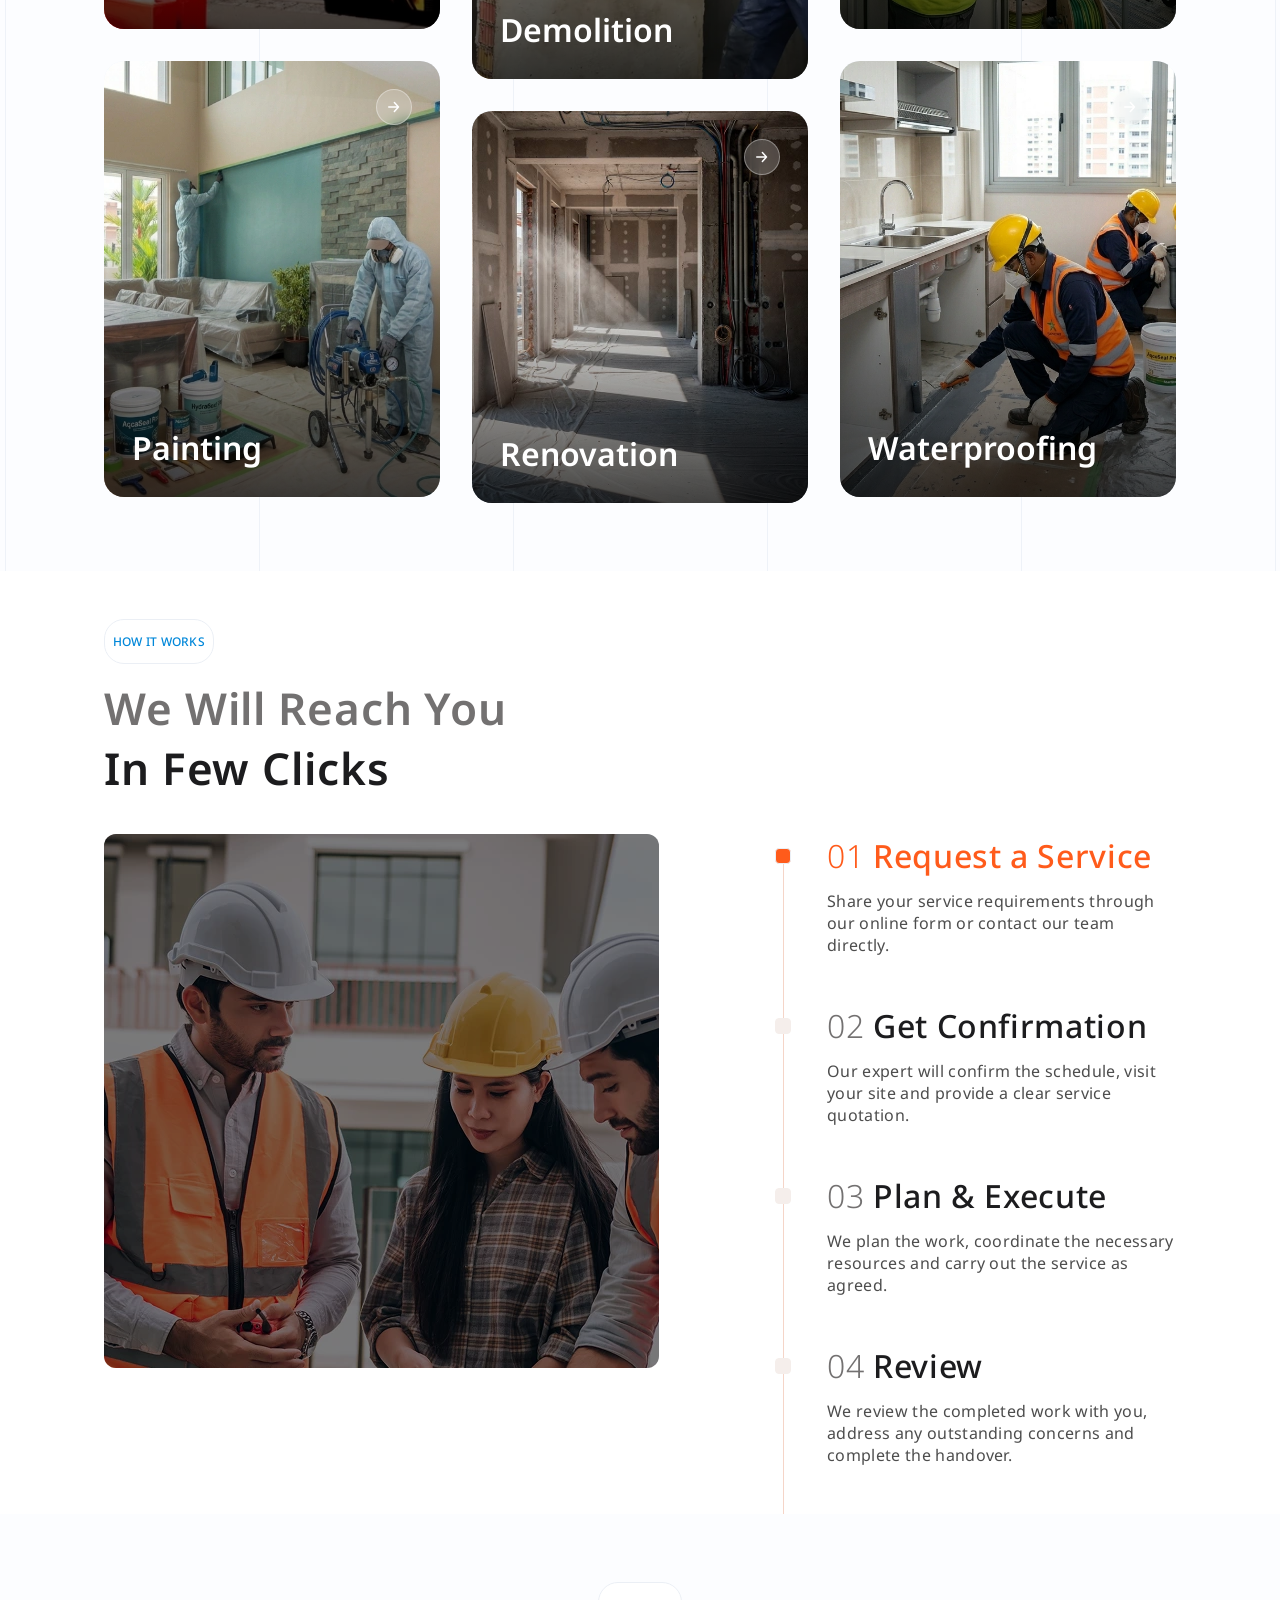
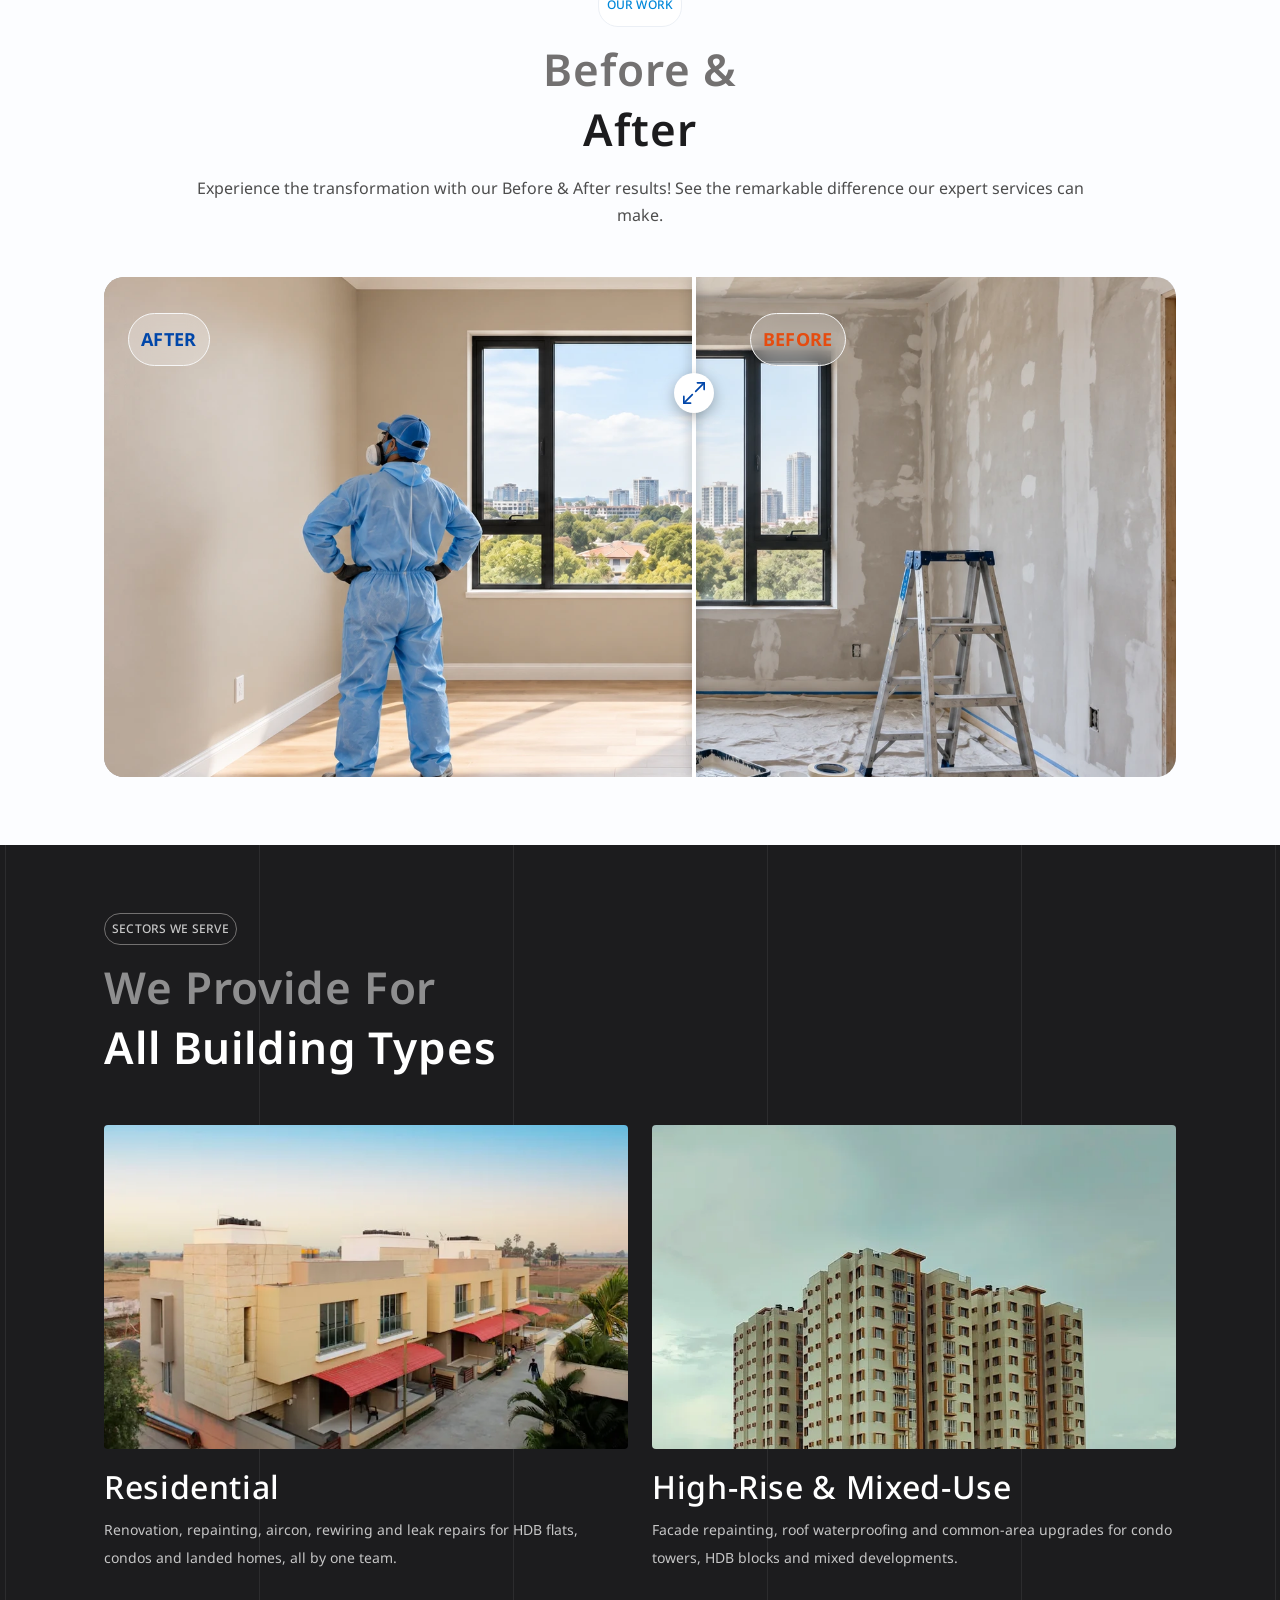
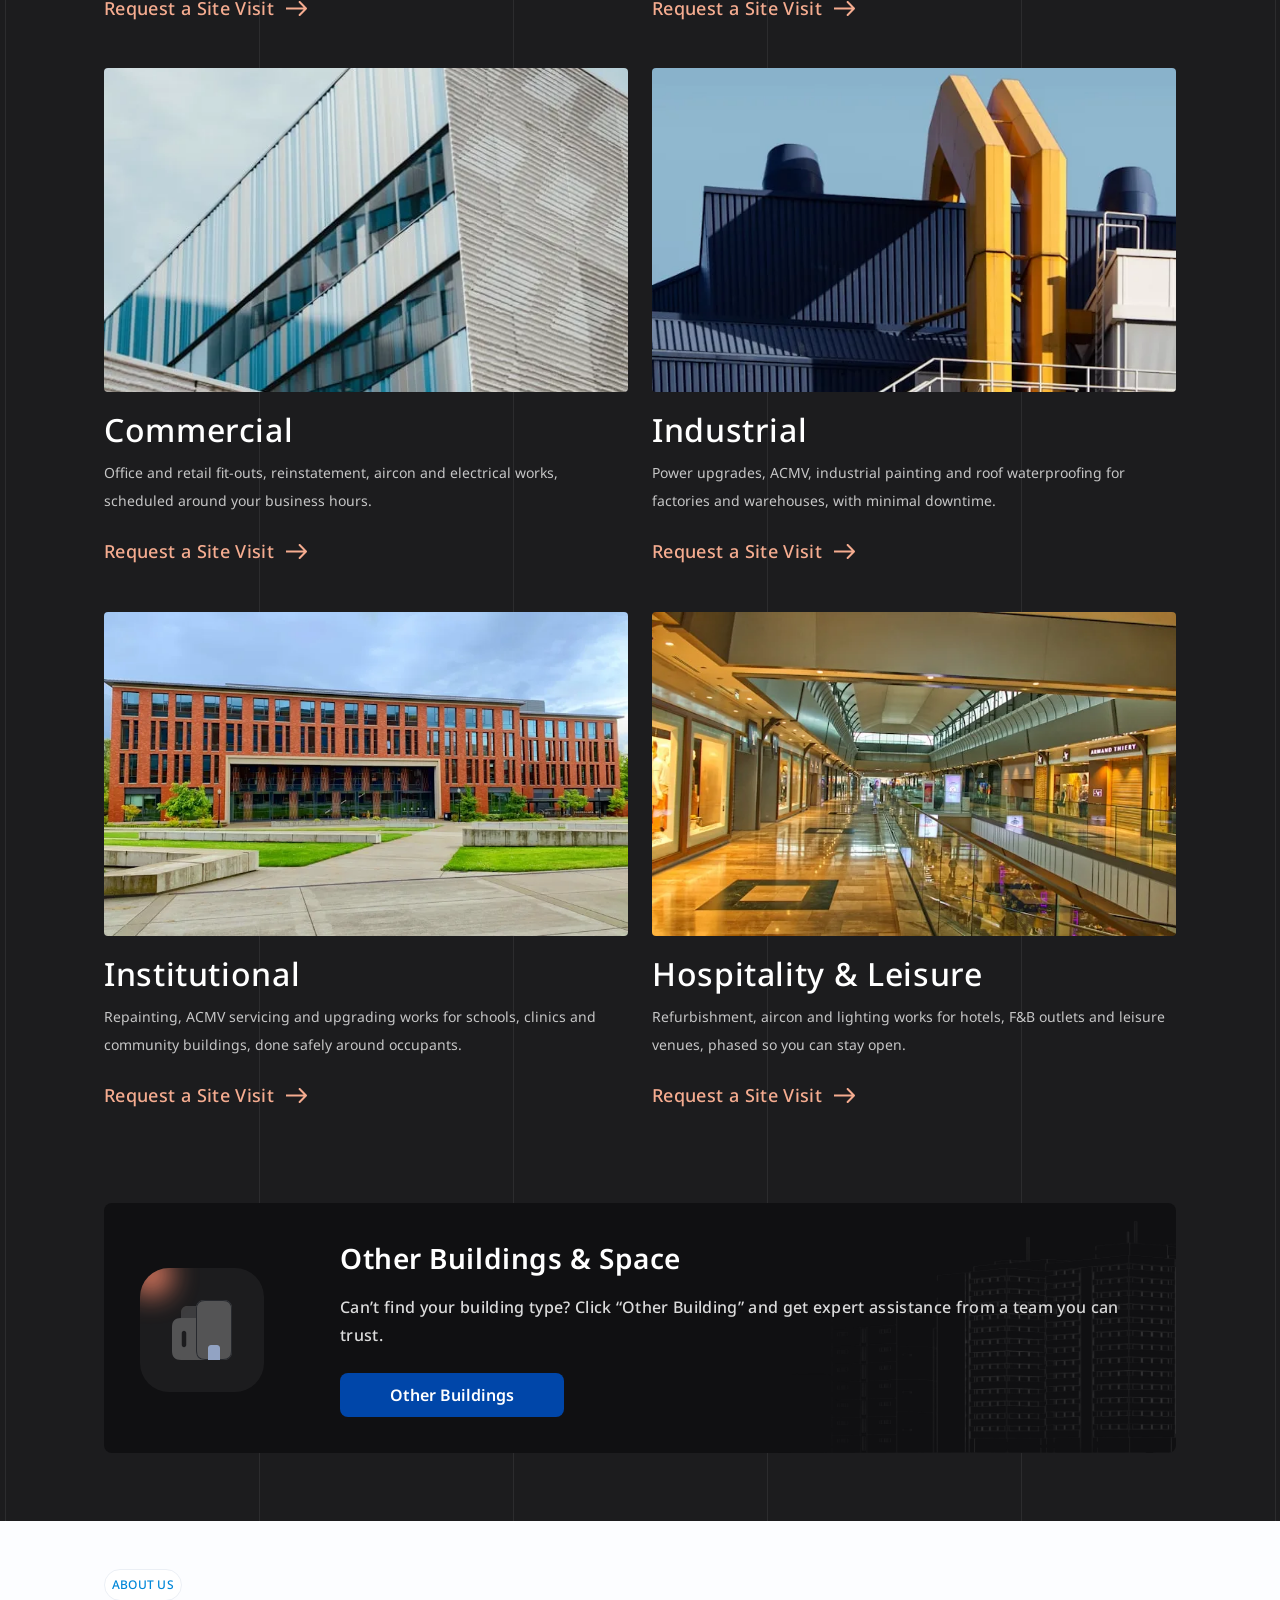
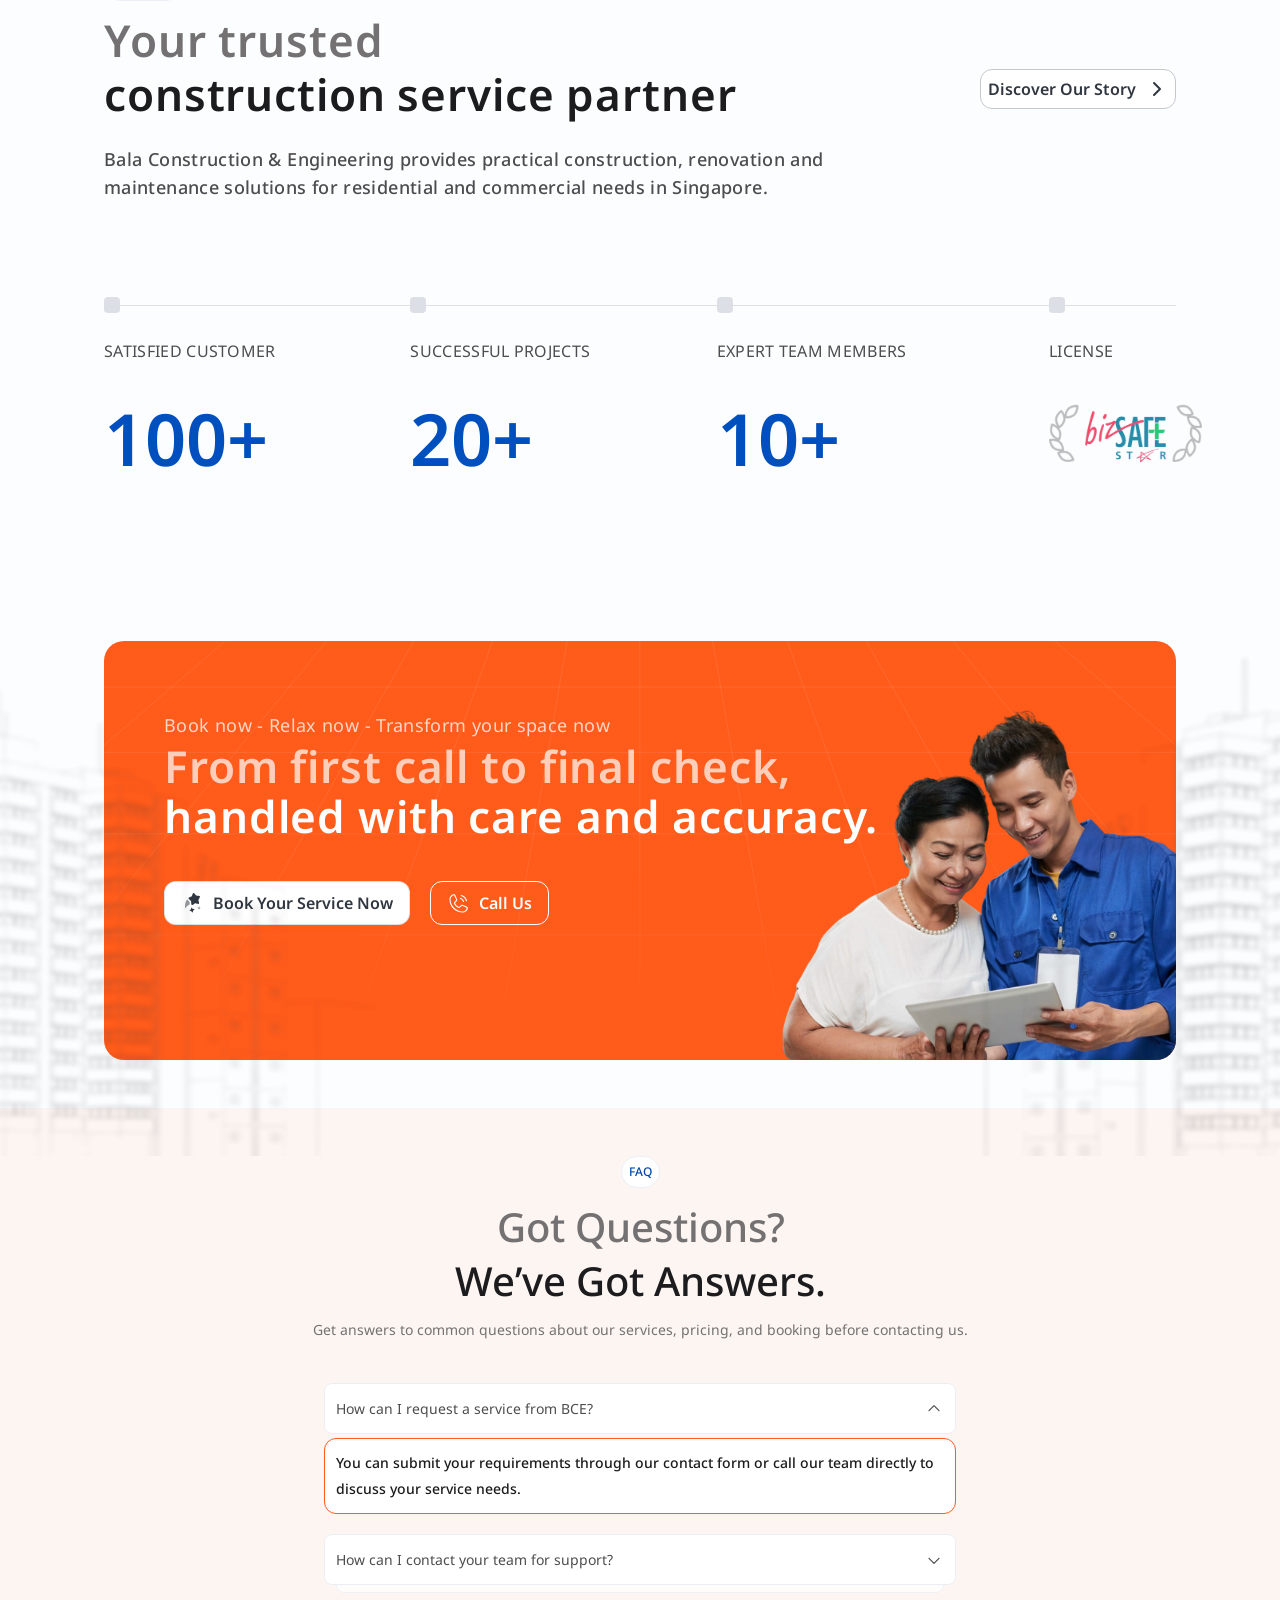
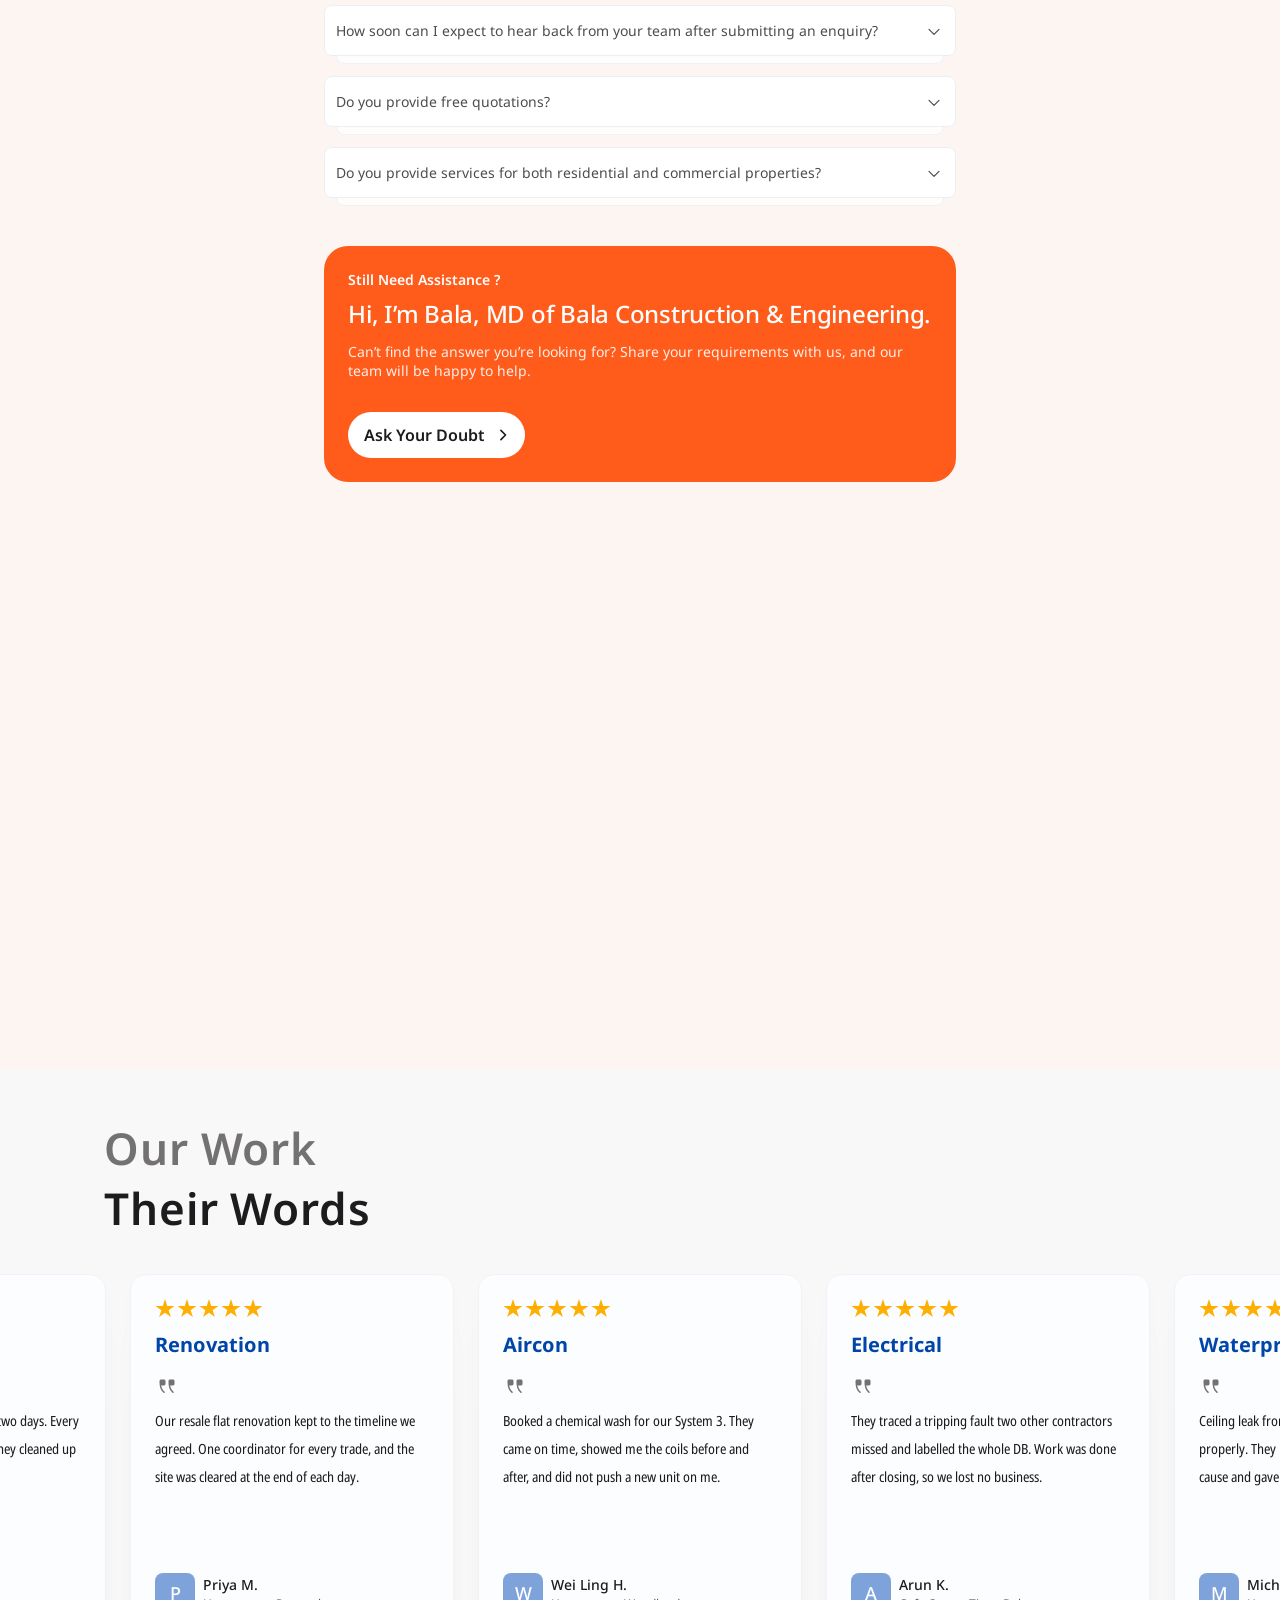
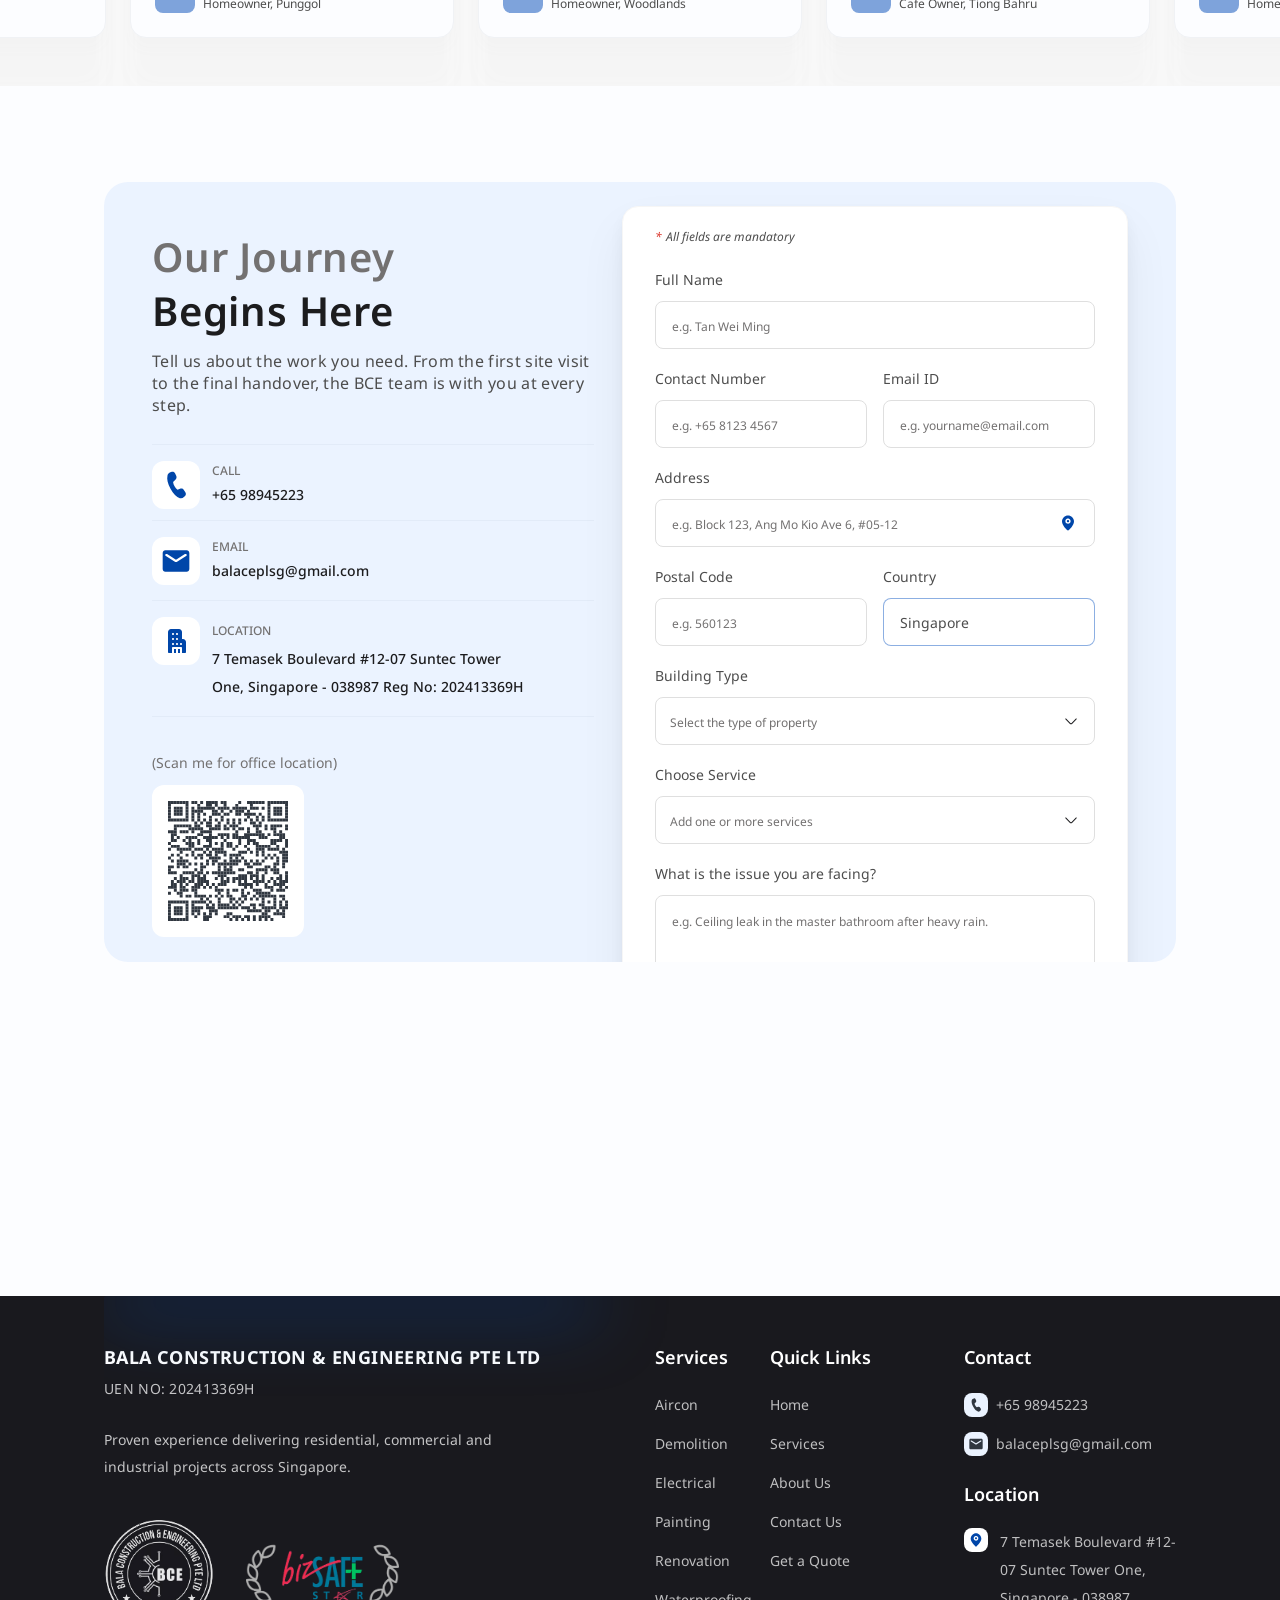
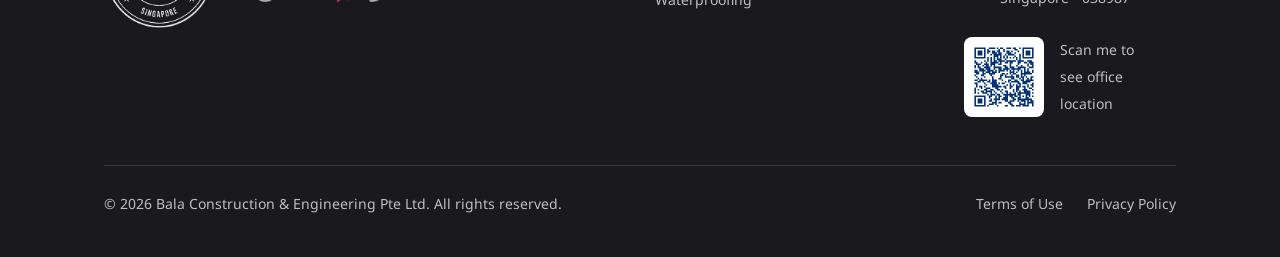
==== commit 2f3be190: "Rebuild service hero and contact form, add service badge and WhatsApp chat Service page - One-column" ====
--- a/BCE Website Hub/index.html
+++ b/BCE Website Hub/index.html
@@ -56,7 +56,7 @@
           <span class="hero__glyph" style="left:401px; top:148px; width:21px; height:21px"><img src="images/icons/tools.svg" alt=""></span>
 
           <div class="hero__certified">
-            <img src="images/brand/bizsafe.webp" alt="bizSAFE certified">
+            <img src="images/brand/bizsafe-star.webp" alt="bizSAFE STAR certified" width="76" height="48">
           </div>
 
           <p class="hero__tagline">Quality - Innovation - Team Work - Passion</p>
@@ -95,31 +95,27 @@
     <div class="container">
       <div class="section-head section-head--center" data-reveal>
         <span class="eyebrow">Our Services</span>
-        <h2 class="section-title">The services that we&rsquo;ve prepared for you</h2>
+        <h2 class="section-title"><span class="title-lead">The services that</span> we&rsquo;ve prepared for you</h2>
       </div>
       <div class="services-bento" data-render="service-cards"></div>
     </div>
   </section>
 
   <!-- ===== How it works ================================================= -->
-  <section class="section process" id="how-it-works">
-    <div class="container">
-      <div class="section-head" data-reveal>
+  <!-- Figma 636:1436 - the same timeline as the service pages (initSteps). -->
+  <section class="section steps" id="how-it-works" aria-labelledby="steps-title">
+    <div class="container">
+      <div class="section-head steps__head" data-reveal>
         <span class="eyebrow">How it works</span>
-        <h2 class="section-title">We Will Reach You In a Few Clicks</h2>
-      </div>
-    </div>
-
-    <div class="process__band">
-      <div class="container">
-        <div class="process__stage">
-          <figure class="process__photo" data-reveal="right">
-            <img src="images/misc/process-team.webp" alt="BCE engineers reviewing plans on site" loading="lazy">
-          </figure>
-          <div class="process__card" data-reveal="left">
-            <h3 class="process__card-title">The Process</h3>
-            <div data-render="process-steps"></div>
-          </div>
+        <h2 class="steps__title" id="steps-title"><span class="title-lead">We Will Reach You</span> In Few Clicks</h2>
+      </div>
+      <div class="steps__body">
+        <figure class="steps__photo" data-reveal="right">
+          <img src="images/misc/process-team.webp" alt="BCE engineers reviewing plans on site" loading="lazy">
+        </figure>
+        <div class="steps__track" data-steps>
+          <span class="steps__rail" aria-hidden="true"><span class="steps__fill"></span></span>
+          <ol class="steps__list" data-render="process-steps"></ol>
         </div>
       </div>
     </div>
@@ -130,7 +126,7 @@
     <div class="container">
       <div class="section-head section-head--center" data-reveal>
         <span class="eyebrow">Our Work</span>
-        <h2 class="section-title">Before &amp; After</h2>
+        <h2 class="section-title"><span class="title-lead">Before &amp;</span> After</h2>
         <p class="section-lead section-lead--wide">
           Experience the transformation with our Before &amp; After results! See the remarkable
           difference our expert services can make.
@@ -157,11 +153,11 @@
   <section class="section section--dark has-grid" id="building-types">
     <div class="container">
       <div class="section-head" data-reveal>
-        <span class="eyebrow">Services &amp; Solutions</span>
-        <h2 class="section-title">We Provide For All Building Types</h2>
-      </div>
-
-      <div class="grid-3" data-render="building-types"></div>
+        <span class="eyebrow">Sectors We Serve</span>
+        <h2 class="section-title"><span class="title-lead">We Provide For</span> All Building Types</h2>
+      </div>
+
+      <div class="type-grid" data-render="building-types"></div>
 
       <div class="other-buildings" data-reveal>
         <img class="other-buildings__skyline" src="images/misc/ob-skyline.webp" alt="" aria-hidden="true">
@@ -183,43 +179,26 @@
     </div>
   </section>
 
-  <!-- ===== About ======================================================== -->
-  <section class="section" id="about">
-    <div class="container about">
-      <div class="collage" data-reveal="left">
-        <figure class="collage__item collage__item--a"><img src="images/about/collage-1-crew.webp" alt="Safety equipment ready for the crew" loading="lazy"></figure>
-        <figure class="collage__item collage__item--b"><img src="images/about/collage-2-site.webp" alt="Site works in progress" loading="lazy"></figure>
-        <figure class="collage__item collage__item--c"><img src="images/about/collage-3-worker.webp" alt="Worker on a reinforced structure" loading="lazy"></figure>
-        <figure class="collage__item collage__item--d"><img src="images/about/collage-4-gloves.webp" alt="Protective gloves" loading="lazy"></figure>
-      </div>
-
-      <div data-reveal="right">
-        <span class="eyebrow">About Us</span>
-        <h2 class="section-title section-title--md" style="margin-top:16px">
-          Construction and Renovation, Handled End to End
-        </h2>
-        <p class="section-lead">
-          One team across residential, commercial and industrial work in Singapore — a single
-          supervisor, an agreed scope, and a handover date you can hold us to.
-        </p>
-
-        <div class="about__stats">
-          <div class="stat"><p class="stat__value" data-count="100">100+</p><p class="stat__label">Satisfied Customers</p></div>
-          <div class="stat"><p class="stat__value" data-count="20">20+</p><p class="stat__label">Successful Projects</p></div>
-          <div class="stat"><p class="stat__value" data-count="10">10+</p><p class="stat__label">Expert Team Members</p></div>
-        </div>
-
-        <div class="about__actions">
-          <a class="btn btn--primary" href="contact.html">
-            <span class="btn__icon" data-icon="star-fall"></span>
-            <span>Book Your Service Now</span>
-          </a>
-          <a class="btn btn--outline" href="tel:+6598945223">
-            <span class="btn__icon" data-icon="phone-call"></span>
-            <span>Call Us</span>
-          </a>
-        </div>
-      </div>
+  <!-- ===== About (Figma 697:2998) ======================================= -->
+  <section class="about-intro" id="about" aria-labelledby="about-title">
+    <div class="container">
+      <div class="about-intro__head">
+        <div>
+          <span class="eyebrow" data-reveal>About Us</span>
+          <h2 class="about-intro__title" id="about-title" data-reveal>
+            <span class="title-lead">Your trusted</span> construction service partner
+          </h2>
+          <p class="about-intro__lead" data-reveal style="--reveal-delay:90ms">
+            Bala Construction &amp; Engineering provides practical construction, renovation and
+            maintenance solutions for residential and commercial needs in Singapore.
+          </p>
+        </div>
+        <a class="story-link" href="about.html" data-reveal style="--reveal-delay:140ms">
+          <span>Discover Our Story</span>
+          <img src="images/icons/chevron-down-24.svg" alt="" width="24" height="24">
+        </a>
+      </div>
+      <ul class="facts" data-render="facts" data-reveal></ul>
     </div>
   </section>
 
@@ -239,7 +218,7 @@
         <div class="faq__head" data-reveal>
           <span class="faq__tag">FAQ</span>
           <h2 class="faq__title" id="faq-title">
-            <span class="faq__title-muted">Got Questions?</span> We&rsquo;ve Got Answers.
+            <span class="title-lead">Got Questions?</span> We&rsquo;ve Got Answers.
           </h2>
           <p class="faq__lead">
             Get answers to common questions about our services, pricing, and booking before contacting us.
@@ -248,14 +227,18 @@
 
         <div class="faq__list" data-render="faq" data-reveal></div>
 
-        <div class="faq-cta" data-reveal>
-          <h3 class="faq-cta__title">Still Need Assistance</h3>
+        <!-- Figma 495:1320 - the MD's card, as on the service pages. -->
+        <div class="faq-cta faq-cta--md" data-reveal>
+          <p class="faq-cta__kicker">Still Need Assistance ?</p>
+          <h3 class="faq-cta__title">Hi, I&rsquo;m Bala, MD of Bala Construction &amp; Engineering.</h3>
           <p class="faq-cta__text">
             Can&rsquo;t find the answer you&rsquo;re looking for? Share your requirements with us, and our team will be happy to help.
           </p>
-          <a class="btn btn--light faq-cta__btn" href="#enquiry">
-            <span class="btn__icon" data-icon="star-fall"></span>
-            <span>Submit Your Query</span>
+          <a class="faq-cta__ask" href="#enquiry">
+            <span>Ask Your Doubt</span>
+            <svg viewBox="0 0 24 24" width="20" height="20" fill="none" aria-hidden="true">
+              <path d="M9.5 6.5L15 12l-5.5 5.5" stroke="currentColor" stroke-width="2" stroke-linecap="round" stroke-linejoin="round"/>
+            </svg>
           </a>
         </div>
       </div>
@@ -267,16 +250,24 @@
     </div>
   </section>
 
-  <!-- ===== Testimonials ================================================= -->
-  <section class="section testimonials" id="testimonials">
-    <div class="container">
-      <div class="section-head" data-reveal>
-        <h2 class="section-title">Our Trusted Clients</h2>
-        <p class="section-lead">
-          What homeowners, offices and developers say about working with BCE.
-        </p>
-      </div>
-      <div class="testimonials__grid" data-render="testimonials"></div>
+  <!-- ===== Testimonials (Figma 616:2590) ================================= -->
+  <!-- A strip of review cards that runs past on its own (initReviews in
+       js/main.js); a card under the pointer takes a soft shadow. With reduced
+       motion it is a plain swipeable row instead. -->
+  <section class="reviews" id="testimonials" aria-labelledby="reviews-title">
+    <div class="container reviews__head">
+      <h2 class="reviews__title" id="reviews-title" data-reveal>
+        <span class="title-lead">Our Work</span> Their Words
+      </h2>
+    </div>
+    <p class="container reviews__notice" hidden>
+      <strong>Sample content.</strong> These quotes are placeholders for layout only &mdash;
+      they are not real customer reviews, and must be replaced before launch.
+    </p>
+    <div class="reviews__viewport" data-reviews>
+      <div class="reviews__track">
+        <ul class="reviews__set" data-render="testimonials"></ul>
+      </div>
     </div>
   </section>
 
@@ -293,9 +284,9 @@
         <div class="reach__grid">
           <div class="reach__col reach__col--info">
             <div class="reach__info" data-reveal="left">
-              <h2 class="reach__title" id="reach-title">Contact Us</h2>
+              <h2 class="reach__title" id="reach-title"><span class="title-lead">Our Journey</span> Begins Here</h2>
               <p class="reach__lead">
-                We&rsquo;re here to help! Reach out to the BCE team, and we&rsquo;ll reach your doorstep.
+                Tell us about the work you need. From the first site visit to the final handover, the BCE team is with you at every step.
               </p>
 
               <ul class="reach__list">
--- a/BCE Website Hub/css/tokens.css
+++ b/BCE Website Hub/css/tokens.css
@@ -23,6 +23,17 @@
   --text-heading-alt:   #1e1f24;  /* About Us headline */
   --text-on-dark:       #ffffff;
   --text-on-dark-muted: rgba(255, 255, 255, .72);
+  /* Two-tone section titles (Figma 715:3658): the first line is the quiet
+     lead-in - grey on light sections, white at half strength on dark. */
+  --title-lead:         var(--text-3);
+  --title-lead-on-dark: rgba(255, 255, 255, .5);
+  --sector-link:        #f5ac90;  /* "Request a Site Visit" on the dark cards  715:3668 */
+
+  /* ---- WhatsApp float (Figma 626:2979) -------------------------------- */
+  --wa-green:           #19e365;
+  --wa-halo:            rgba(25, 227, 101, .2);
+  --wa-shadow:          0 15px 6px rgba(0, 0, 0, .01), 0 8px 5px rgba(0, 0, 0, .03),
+                        0 4px 4px rgba(0, 0, 0, .05), 0 1px 2px rgba(0, 0, 0, .06);
 
   /* ---- Surfaces ------------------------------------------------------- */
   --bg-1:               #fcfdff;  /* [figma] Bg color 1 — page ground */
@@ -69,6 +80,7 @@
   --fs-hero:      64px;   --lh-hero:      88px;   --ls-hero:    1.28px;
   --fs-hero-sub:  32px;   --lh-hero-sub:  36px;
   --fs-h2:        40px;   --lh-h2:        50px;
+  --fs-title:     44px;   /* section titles, Figma 715:3658 */
   --fs-h3:        34px;   --lh-h3:        44px;
   --fs-card:      32px;   --lh-card:      42px;   /* service card title */
   --fs-stat:      36px;
@@ -85,9 +97,26 @@
   --values-bg:  #f8f8f8;   /* "Your reliable partner"  437:1221 */
   --md-orange:  #ff5b1b;   /* "Meet our MD"            437:1464 */
 
+  /* Review cards (Figma 616:2590 home strip, 599:1511 Recent Work) */
+  --reviews-bg:    #f8f8f8;
+  --review-line:   #f0f2f5;   /* card border */
+  --review-avatar: #7ea3db;
+  --rating-on:     #ffaf04;
+  --rating-off:    #e6e9ee;
+  --tile-bg:       #f0f4fa;   /* Get in Touch icon tiles (197:2134) */
+
   /* Home FAQ (Figma 495:1320) and Contact Us (136:2055) */
   --faq-bg:         #fcf5f2;  /* warm ground behind the skyline */
   --stroke-divider: #e2ebf8;  /* rules between the contact lines */
+
+  /* Service page (Figma 1:958) */
+  --subsvc-blue:     #0152c4;  /* active "Homes" pill                   606:2051 */
+  --teal:            #047793;  /* commercial accent: pill, row hover    609:2189 */
+  --subsvc-line:     #e1e5eb;  /* rule under each sub-service row       609:2171 */
+  --subsvc-tab-line: #dce0e5;  /* idle pill outline                     609:2180 */
+  --steps-orange:    #ff5b1b;  /* How it works: lit step, rail fill     599:1405 */
+  --steps-line:      #f5d5c8;  /* How it works: rail                    599:1433 */
+  --steps-dot:       #f5eeeb;  /* How it works: unlit square            599:1433 */
 
   /* Loading overlay */
   --progress-green: #16a34a;
@@ -122,6 +151,8 @@
   /* ---- Motion ---------------------------------------------------------- */
   --ease:        cubic-bezier(.22, .61, .36, 1);
   --ease-out:    cubic-bezier(.16, 1, .3, 1);
+  /* On-screen movement that both starts and settles in view (wipes, slides). */
+  --ease-in-out: cubic-bezier(.77, 0, .175, 1);
   --dur-fast:    140ms;
   --dur:         240ms;
   --dur-slow:    420ms;
--- a/BCE Website Hub/css/base.css
+++ b/BCE Website Hub/css/base.css
@@ -71,7 +71,7 @@
 
 .section { padding-block: var(--section-pad-y); }
 .section--tint { background: var(--bg-2); }
-.section--dark { background: var(--bg-dark); color: var(--text-on-dark); }
+.section--dark { background: var(--bg-dark); color: var(--text-on-dark); --title-lead: var(--title-lead-on-dark); }
 .section--dark .section-title { color: var(--text-on-dark); }
 .section--dark .section-lead { color: var(--text-on-dark-muted); }
 
@@ -121,16 +121,44 @@
   color: var(--brand-eyebrow);
   background: var(--white);
 }
-.section--dark .eyebrow { background: transparent; border-color: var(--stroke-on-dark); }
-
+/* On dark it is the outlined chip of Figma 715:3659: 32px tall (the stroke is
+   drawn inside the 8px padding, so 7 + 1), white at three-quarter strength. */
+.section--dark .eyebrow {
+  padding: 7px; line-height: 16px;
+  background: transparent; border-color: var(--text-3);
+  color: rgba(255, 255, 255, .75);
+}
+
+/* Outlined chip on the dark bands ("Our Recent Work", "Words From MD").
+   32px tall: Figma draws the stroke inside its 8px padding, so 7 + 1 here. */
+.chip-dark {
+  display: inline-flex; align-items: center;
+  padding: 7px;
+  border: 1px solid var(--text-3);
+  border-radius: var(--r-lg);
+  font-size: var(--fs-xs); line-height: 16px; font-weight: 500;
+  letter-spacing: .24px;
+  color: rgba(255, 255, 255, .75);
+}
+
+/* Figma 715:3658: 44px semibold, normal leading, +0.88px tracking - the same
+   cut as the newer bespoke titles (reviews, steps, work, about). */
 .section-title {
   margin-top: var(--sp-3);
-  font-size: var(--fs-h2);
-  line-height: var(--lh-h2);
-  font-weight: 700;
-  letter-spacing: -.5px;
+  font-size: var(--fs-title);
+  line-height: normal;
+  font-weight: 600;
+  letter-spacing: .88px;
   color: var(--text-1);
 }
+
+/* Two-line section titles. Every h2 section title opens with a quieter
+   lead-in on its own line and lands the point on the second:
+     <h2 class="section-title"><span class="title-lead">We Provide For</span>
+       All Building Types</h2>
+   The lead-in takes --title-lead, which dark sections switch to white at
+   half strength. */
+.title-lead { display: block; color: var(--title-lead); }
 .section-title--md { font-size: var(--fs-h3); line-height: var(--lh-h3); font-weight: 500; }
 
 .section-lead {
--- a/BCE Website Hub/css/components.css
+++ b/BCE Website Hub/css/components.css
@@ -224,7 +224,7 @@
   content: "";
   position: absolute;
   left: 0; right: 0; bottom: 0;
-  height: 2px;
+  height: 4px;
   background: var(--brand-1);
   border-radius: 2px 2px 0 0;
   transform: scaleX(0);
@@ -498,9 +498,13 @@
 .service-card__badge { color: var(--white); }
 .service-card__badge svg { width: 18px; height: 18px; }
 
+/* At rest the title sits 28px off the card's foot: the hidden buttons
+   (24px gap + 40px) wait below the edge, and the body rises to show them. */
 .service-card__body {
+  --card-reveal: calc(var(--sp-6) + 40px);
   position: absolute; inset: auto 0 0 0;
   padding: 28px;
+  transform: translateY(var(--card-reveal));
   transition: transform var(--dur-slow) var(--ease-out);
 }
 .service-card__title {
@@ -518,7 +522,8 @@
 }
 .service-card:hover .service-card__actions,
 .service-card:focus-within .service-card__actions { opacity: 1; transform: translateY(0); }
-.service-card:hover .service-card__body { transform: translateY(-4px); }
+.service-card:hover .service-card__body,
+.service-card:focus-within .service-card__body { transform: translateY(-4px); }
 
 /* Invisible link filling the card, so a click or tap anywhere opens the
    service page. It comes before the badge and the body in the DOM, and all
@@ -531,6 +536,7 @@
    Keyed to the input device rather than screen width, so it covers tablets. */
 @media (hover: none) {
   .service-card__glow { opacity: 1; }
+  .service-card__body { transform: none; }
   .service-card__actions { opacity: 1; transform: none; }
   .service-card__badge { background: var(--white); color: var(--brand-1); }
 }
@@ -554,13 +560,20 @@
 /* --------------------------------------------------------------------------
    Building-type card (dark section)
    -------------------------------------------------------------------------- */
-/* Cards stretch to the tallest in the row and push their link to the bottom,
-   so every "Get Free Quote" lines up regardless of description length. */
-.type-card { display: flex; flex-direction: column; height: 100%; }
+/* Figma 715:3657: two 604px columns 24px apart, rows 48px apart. Each card
+   is photo (604 x 374) / 16 / title + description / 24 / "Request a Site
+   Visit". Cards in a row stretch to the taller one and push the link to the
+   bottom, so the two links line up however the descriptions wrap. */
+.type-grid {
+  display: grid;
+  grid-template-columns: repeat(2, minmax(0, 1fr));
+  gap: var(--sp-12) var(--sp-6);
+}
+.type-card { position: relative; display: flex; flex-direction: column; }
 
 .type-card__media {
-  height: 300px;
-  border-radius: 2px;
+  aspect-ratio: 604 / 374;
+  border-radius: 4px;
   overflow: hidden;
   background: var(--bg-dark-soft);
 }
@@ -568,51 +581,96 @@
   width: 100%; height: 100%; object-fit: cover;
   transition: transform var(--dur-slow) var(--ease-out);
 }
-.type-card:hover .type-card__media img { transform: scale(1.06); }
+.type-card__body { margin: var(--sp-4) 0 var(--sp-6); }
 .type-card__title {
-  margin-top: var(--sp-4);
-  font-size: 24px; line-height: 32px; font-weight: 600;
-  color: var(--text-on-dark);
-  transition: color var(--dur) var(--ease);
-}
-.type-card:hover .type-card__title { color: var(--brand-selected); }
+  font-size: 32px; line-height: normal; font-weight: 500;
+  letter-spacing: .64px;
+  color: var(--white);
+}
 .type-card__desc {
+  margin-top: var(--sp-2);
+  font-size: var(--fs-sm); line-height: 28px;
+  color: rgba(255, 255, 255, .75);
+}
+.type-card__link {
+  display: inline-flex; align-items: center; gap: var(--sp-3);
+  align-self: flex-start;
+  margin-top: auto;
+  font-size: 18px; line-height: normal; font-weight: 500;
+  letter-spacing: .36px;
+  color: var(--sector-link);
+}
+/* The link's hit area covers the whole card, so the photo is clickable too
+   and hovering it never promises a click that does nothing. */
+.type-card__link::after { content: ""; position: absolute; inset: 0; }
+.type-card__arrow { flex: none; transition: transform var(--dur) var(--ease-out); }
+
+/* Pointer hover only: the photo eases in a touch and the arrow leans forward. */
+@media (hover: hover) and (pointer: fine) {
+  .type-card:hover .type-card__media img { transform: scale(1.04); }
+  .type-card:hover .type-card__arrow { transform: translateX(4px); }
+}
+.type-card__link:focus-visible .type-card__arrow { transform: translateX(4px); }
+
+/* --------------------------------------------------------------------------
+   Review card (Figma 616:2590 / 599:1511) - built by BCE.reviewCard()
+   324 x 364: stars, 12, category, 16, quote mark, 8, quote; the client sits
+   on the bottom edge.
+   -------------------------------------------------------------------------- */
+.review-card {
+  display: flex; flex-direction: column;
+  width: 324px; min-height: 364px;
+  margin: 0;
+  padding: var(--sp-6);
+  border: 1px solid var(--review-line);
+  border-radius: 16px;
+  background: var(--bg-1);
+  color: var(--text-1);
+  box-shadow: 0 12px 13.5px rgba(148, 148, 148, .02), 0 49px 24.5px rgba(148, 148, 148, .02),
+              0 110px 33px rgba(148, 148, 148, .01);
+}
+/* Home strip: the design's five-star row is the mask; the fill under it is
+   gold up to the rating (each star is 20px with a 2px gap). */
+.review-card__rating {
+  display: block;
+  width: 108px; height: 20px;
+  background: linear-gradient(90deg,
+    var(--rating-on) calc(var(--rating, 5) * 22px - 1px),
+    var(--rating-off) 0);
+  -webkit-mask: url("../images/icons/rating-stars.svg") no-repeat 0 0 / 108px 20px;
+          mask: url("../images/icons/rating-stars.svg") no-repeat 0 0 / 108px 20px;
+}
+/* Recent Work: separate stars, 4px apart. */
+.review-card__stars { display: flex; gap: var(--sp-1); }
+.review-card__star { width: 20px; height: 20px; }
+.review-card__star.is-off { filter: grayscale(1); opacity: .35; }
+.review-card__category {
   margin-top: var(--sp-3);
-  font-size: var(--fs-sm); line-height: 22px;
-  color: var(--text-on-dark-muted);
-}
-.type-card__link { margin-top: auto; padding-top: var(--sp-5); }
-
-/* --------------------------------------------------------------------------
-   Testimonial card
-   -------------------------------------------------------------------------- */
-.testimonial {
-  padding: var(--sp-4);
-  background: var(--white);
-  border-radius: var(--r-md);
-  box-shadow: var(--shadow-card);
-  transition: transform var(--dur) var(--ease), box-shadow var(--dur) var(--ease);
-}
-.testimonial:hover { transform: translateY(-4px); box-shadow: var(--shadow-lift); }
-.testimonial__stars { display: flex; gap: 2px; color: var(--star); font-size: 18px; }
-.testimonial__category {
-  margin-top: var(--sp-4);
-  font-size: var(--fs-body); font-weight: 600; color: var(--brand-2);
-}
-.testimonial__quote {
-  margin-top: var(--sp-2);
-  font-size: var(--fs-sm); line-height: 22px; color: var(--text-2);
-}
-.testimonial__client { display: flex; align-items: center; gap: var(--sp-3); margin-top: var(--sp-6); }
-.testimonial__avatar {
+  font-size: 20px; line-height: 28px; font-weight: 700;
+  color: var(--brand-1);
+}
+/* codicon:quote is drawn facing the other way in both frames. */
+.review-card__mark { margin-top: var(--sp-4); transform: scaleX(-1); }
+.review-card__quote {
+  margin: var(--sp-2) 0 0;
+  font-size: var(--fs-sm); line-height: 28px;
+  font-stretch: condensed;
+  color: var(--text-1);
+}
+.review-card__client {
+  display: flex; align-items: center; gap: var(--sp-2);
+  margin-top: auto; padding-top: var(--sp-6);
+}
+.review-card__avatar {
   display: grid; place-items: center;
   width: 40px; height: 40px; flex: none;
-  border-radius: var(--r-pill);
-  background: #7f9fd4; color: var(--white);
-  font-weight: 600;
-}
-.testimonial__name { font-size: var(--fs-sm); font-weight: 600; }
-.testimonial__role { font-size: var(--fs-xs); color: var(--text-3); }
+  border-radius: var(--r-sm);
+  background: var(--review-avatar);
+  font-size: 18px; font-weight: 500; color: var(--white);
+}
+.review-card__who { display: flex; flex-direction: column; }
+.review-card__name { font-size: var(--fs-sm); line-height: 21px; font-weight: 500; }
+.review-card__role { font-size: var(--fs-xs); line-height: 18px; color: var(--text-2); }
 
 /* --------------------------------------------------------------------------
    Form
@@ -873,6 +931,110 @@
 .voice-btn img { width: 16px; height: 16px; }
 
 /* --------------------------------------------------------------------------
+   Inline-label form - contact page (Figma 734:1214)
+   At rest each field shows only its name, inside the field, as drawn. On
+   focus or once filled the name lifts onto the top border (a small white
+   notch), so it stays readable while the visitor types; the example hint
+   appears in the field only while it has focus. The label is a real
+   <label> throughout - nothing depends on the placeholder.
+   -------------------------------------------------------------------------- */
+.form-card--inline {
+  padding: var(--sp-8);
+  border-color: var(--stroke-card);
+  box-shadow: 0 24px 27px rgba(102, 102, 102, .04), 0 97px 48.5px rgba(102, 102, 102, .03),
+              0 219px 65.5px rgba(102, 102, 102, .02), 0 389px 78px rgba(102, 102, 102, .01);
+}
+.form-card--inline .form-note { align-items: baseline; height: 22px; line-height: 22px; color: var(--text-3); letter-spacing: .24px; }
+.form-card--inline .form-note > span[aria-hidden] { font-size: var(--fs-body); font-style: normal; }
+/* The status line under the button only takes room once it has words. It
+   stays rendered (it is a live region); empty, it is lifted out of the grid
+   so it adds no row or gap. */
+.form-card--inline [data-storage-note]:empty { position: absolute; }
+.form-card--inline .form-grid { gap: var(--sp-6); margin-top: var(--sp-4); }
+.form-card--inline .btn--submit { margin-top: var(--sp-2); letter-spacing: .32px; }
+.form-card--inline .btn--submit .btn__icon { width: 24px; height: 24px; }
+
+.field--inline .field__label {
+  position: absolute; left: 9px; top: 24px; z-index: 2;
+  margin: 0; padding: 0 4px;
+  font-size: var(--fs-sm); line-height: 18px; letter-spacing: .28px;
+  color: var(--text-3);
+  background: var(--white);
+  border-radius: 2px;
+  white-space: nowrap;
+  transform: translateY(-50%);
+  transform-origin: left center;
+  pointer-events: none;
+  transition: transform 180ms var(--ease-out), color var(--dur) var(--ease);
+}
+/* Lifted: centred on the top border at 12px. Filled is read from the class
+   forms.js sets, and also from the control itself, so browser autofill
+   (which may not announce an input event) lifts it too. */
+.field--inline:focus-within .field__label,
+.field--inline.is-filled .field__label,
+.field--inline:has(.field__control:not(:placeholder-shown)) .field__label,
+.field--inline:has(.field__control:-webkit-autofill) .field__label {
+  transform: translateY(calc(-50% - 24px)) scale(.857);
+}
+/* :where() keeps this at one class, so the shared hover, focus, filled and
+   error borders still win over the design's resting grey. */
+.field--inline :where(.field__control, .combo__control) { border-color: #dadfe5; }
+.field--inline .field__control { padding-inline: 12px; }
+.field--inline .combo__control { padding-left: 12px; }
+.field--inline .field__control::placeholder,
+.field--inline .combo__input::placeholder { color: transparent; transition: color var(--dur) var(--ease); }
+.field--inline:focus-within .field__control::placeholder,
+.field--inline:focus-within .combo__input::placeholder { color: var(--text-3); }
+
+/* The design's 20px chevron points up; it turns down at rest, up when open. */
+.field--inline .combo .field__chevron {
+  right: 10px; top: 24px;
+  width: 28px; height: 28px; margin-top: -14px;
+  transform: rotate(180deg);
+}
+.field--inline .combo.is-open .field__chevron { transform: none; }
+.field--inline .field__geo img { width: auto; height: auto; }
+
+/* Country is fixed: its name stays inside, with the value beside it. */
+.field--fixed { opacity: .75; }
+.field--fixed.field--inline .field__label,
+.field--fixed.field--inline.is-filled .field__label,
+.field--fixed.field--inline:focus-within .field__label,
+.field--fixed.field--inline:has(.field__control:not(:placeholder-shown)) .field__label {
+  transform: translateY(-50%);
+  color: var(--text-3);
+}
+.field--fixed .field__control[readonly] {
+  padding-left: 81px;
+  border: 1px solid #dadfe5;     /* not the blue "answered" stroke - it was never asked */
+  font-weight: 500; color: var(--text-1);
+}
+
+/* Message: name top-left, Voice Input top-right with its soft ring; the
+   text column stops short of the button. */
+.field--inline.field--area .field__label { top: 17px; left: 11px; }
+.field--inline.field--area:focus-within .field__label,
+.field--inline.field--area.is-filled .field__label,
+.field--inline.field--area:has(.field__control:not(:placeholder-shown)) .field__label {
+  transform: translateY(calc(-50% - 17px)) scale(.857);
+}
+/* display:block - an inline textarea leaves a descender gap under itself. */
+.field--inline textarea.field__control { display: block; height: 174px; padding: 12px 136px 12px 14px; }
+.field--inline .voice-btn {
+  top: 15px; right: 14px; bottom: auto;
+  padding: 0 var(--sp-2);
+  border-radius: 12px;
+  background: #e1f5fa;
+  box-shadow: 0 0 0 5px #effcff;
+  color: #033172;
+}
+.field--inline .voice-btn:hover { background: #d2eef6; }
+.field--inline .voice-btn.is-recording { background: #ffe5e0; color: var(--danger); box-shadow: 0 0 0 5px #fff1ee; }
+@media (prefers-reduced-motion: reduce) {
+  .field--inline .field__label { transition: color var(--dur) var(--ease); }
+}
+
+/* --------------------------------------------------------------------------
    Success modal — mirrors "Submission Confirmation" (284:1900)
    -------------------------------------------------------------------------- */
 .modal {
@@ -886,7 +1048,10 @@
 }
 .modal.is-open { opacity: 1; visibility: visible; }
 
+/* Panels size against the viewport: the modal is a centring grid whose track
+   is sized by the panel itself, so a percentage max-width never caps it. */
 .modal__panel {
+  --panel-room: calc(100vw - 2 * var(--sp-6));
   position: relative;
   background: var(--white);
   overflow: hidden;
@@ -900,12 +1065,14 @@
 /* --------------------------------------------------------------------------
    Submission Confirmation (Figma 284:1900 — 337 x 320)
    -------------------------------------------------------------------------- */
-/* Widened from the frame's 337px so the body copy settles on two lines
-   instead of three; the vertical rhythm is tightened to match. */
+/* The frame's own 337px (body copy on three lines, as designed). The head is
+   fixed - it carries the absolute-positioned tick and titles; everything
+   under it flows on the design's offsets (88 / 169 / 196 / 256, 24 below),
+   so the panel still fits its content if the copy changes. */
 .sc {
-  width: 400px; max-width: 100%;
-  height: 300px;
-  border-radius: var(--r-md);
+  width: min(337px, var(--panel-room));
+  padding-bottom: var(--sp-6);
+  border-radius: 12px;
 }
 .sc__head {
   position: relative;
@@ -921,7 +1088,14 @@
   background: #06c082;
   filter: blur(40px);
 }
+/* The tick pops in once the panel has risen - this dialog is seen once per
+   enquiry, so it can afford the moment. */
 .sc__tick  { position: absolute; left: 16px; top: 16px; width: 48px; height: 48px; }
+.modal--success .sc__tick { transform: scale(.6); opacity: 0; }
+.modal--success.is-open .sc__tick {
+  transform: none; opacity: 1;
+  transition: transform 460ms cubic-bezier(.34, 1.56, .64, 1) 160ms, opacity 200ms var(--ease-out) 160ms;
+}
 .sc__title {
   position: absolute; left: 72px; top: 18px; width: 249px;
   font-size: 20px; font-weight: 600; line-height: normal;
@@ -932,36 +1106,81 @@
   font-size: var(--fs-xs); line-height: normal;
   letter-spacing: .24px; color: var(--cta-fill);
 }
+.sc__body,
+.sc__ref,
+.sc__fallback,
+.sc__close { position: relative; z-index: 2; margin-inline: var(--sp-4); }
 .sc__body {
-  position: absolute; left: 16px; top: 96px; width: 368px;
-  font-size: var(--fs-sm); line-height: 22px;
+  margin-top: var(--sp-2);
+  font-size: var(--fs-sm); line-height: normal;
   letter-spacing: .28px; color: var(--cta-fill);
 }
-.sc__ref {
-  position: absolute; left: 16px; top: 142px; width: 368px;
-  font-size: var(--fs-xs); letter-spacing: .4px;
-  color: var(--brand-2); font-weight: 600;
-}
+
+/* Reference ID (Figma 636:1470 / 636:1469) */
+/* A column, so the ID button is a block and adds no baseline space. */
+.sc__ref { display: flex; flex-direction: column; align-items: flex-start; margin-top: var(--sp-6); }
+.sc__ref-label {
+  font-size: var(--fs-sm); line-height: normal; font-weight: 300;
+  letter-spacing: .28px; color: var(--text-3);
+}
+.sc__ref-id {
+  position: relative;
+  display: inline-flex; align-items: center; gap: var(--sp-2);
+  /* 6 + the 2px padding = the design's 8px gap above the ID. */
+  margin-top: 6px; margin-left: -6px;
+  padding: 2px 6px;
+  border-radius: var(--r-xs);
+  font-size: var(--fs-body); line-height: 22px; font-weight: 600;
+  letter-spacing: .32px; color: var(--brand-1);
+  transition: background-color var(--dur) var(--ease);
+}
+.sc__ref-copy { display: grid; color: var(--text-3); opacity: 0; transition: opacity var(--dur) var(--ease), color var(--dur) var(--ease); }
+.sc__ref-id:focus-visible { outline: 2px solid var(--brand-2); outline-offset: 2px; }
+.sc__ref-id:focus-visible .sc__ref-copy { opacity: 1; }
+.sc__ref-done {
+  position: absolute; left: calc(100% + 6px); top: 50%;
+  font-size: var(--fs-xs); font-weight: 500; color: var(--success);
+  white-space: nowrap;
+  opacity: 0; transform: translate(-4px, -50%);
+  transition: opacity var(--dur) var(--ease-out), transform var(--dur) var(--ease-out);
+}
+.sc__ref-id.is-copied .sc__ref-done { opacity: 1; transform: translate(0, -50%); }
+.sc__ref-id.is-copied .sc__ref-copy { opacity: 1; color: var(--success); }
+/* Placeholder while the send is in flight. */
+.sc__ref-id.is-pending .sc__ref-value {
+  color: transparent;
+  border-radius: var(--r-xs);
+  background: linear-gradient(90deg, #e8eef8 25%, #f5f8fd 50%, #e8eef8 75%) 0 0 / 200% 100%;
+  animation: ref-shimmer 1.2s linear infinite;
+}
+@keyframes ref-shimmer { to { background-position: -200% 0; } }
+
 .sc__fallback {
-  position: absolute; left: 16px; top: 212px; width: 368px;
+  margin-top: var(--sp-2);
   font-size: var(--fs-xs); color: var(--text-3);
-  z-index: 2;
 }
 .sc__fallback a { color: var(--brand-2); text-decoration: underline; }
 
 .sc__close {
-  position: absolute; left: 16px; top: 164px;
   display: flex; align-items: center; justify-content: center;
-  width: 368px; height: 40px;
+  width: calc(100% - var(--sp-8)); height: 40px;
+  margin-top: 36px;
   background: var(--white);
   border: 1px solid var(--cta-outline);
   border-radius: var(--r-md);
   font-size: var(--fs-sm); font-weight: 600; color: var(--cta-fill);
-  z-index: 2;
   transition: background-color var(--dur) var(--ease), color var(--dur) var(--ease),
-              border-color var(--dur) var(--ease);
-}
-.sc__close:hover { background: var(--brand-1); border-color: var(--brand-1); color: var(--white); }
+              border-color var(--dur) var(--ease), transform var(--dur-fast) var(--ease-out);
+}
+.sc__close:active { transform: scale(.98); }
+@media (hover: hover) and (pointer: fine) {
+  .sc__close:hover { background: var(--brand-1); border-color: var(--brand-1); color: var(--white); }
+  .sc__ref-id:not(:disabled):hover { background: var(--bg-2); }
+  .sc__ref-id:not(:disabled):hover .sc__ref-copy { opacity: 1; }
+}
+@media (prefers-reduced-motion: reduce) {
+  .sc__ref-id.is-pending .sc__ref-value { animation: none; }
+}
 
 /* Height is explicit: the source is landscape, so width alone collapsed these
    to ~86px and the negative offsets pushed them out of the clipped panel. */
@@ -972,25 +1191,27 @@
   object-fit: cover; object-position: bottom center;
   pointer-events: none;
 }
-.sc__art--a { right: 16px; bottom: -67px; transform: scaleX(-1); }
+.sc__art--a { left: 185px; bottom: -67px; transform: scaleX(-1); }
 .sc__art--b { left: 10px;  bottom: -87px; }
 
 /* --------------------------------------------------------------------------
    Get in Touch (Figma 197:2134 — 616 x 498)
    -------------------------------------------------------------------------- */
 .gt {
-  width: 616px; max-width: 100%;
-  padding: var(--sp-6);
+  width: min(616px, var(--panel-room));
+  /* 14px under the QR code: the frame is 498 tall and the code ends at 484. */
+  padding: var(--sp-6) var(--sp-6) 14px;
   border-radius: 16px;
 }
+/* The grey header band with its dashed column lines (168px of the frame). */
 .gt__grid {
   position: absolute; left: 0; top: 0;
-  width: 100%; height: 160px;
+  width: 100%; height: 168px;
   object-fit: cover; object-position: left top;
   pointer-events: none;
 }
 .gt__skyline {
-  position: absolute; right: 0; bottom: -48px;
+  position: absolute; right: -6px; bottom: -26px;
   width: 218px; height: 271px;
   opacity: .25;
   object-fit: cover; object-position: bottom center;
@@ -1004,10 +1225,13 @@
   width: 24px; height: 24px;
   border-radius: var(--r-xs);
   z-index: 3;
-  transition: background-color var(--dur) var(--ease), transform var(--dur) var(--ease);
-}
-.gt__close:hover { background: var(--bg-2); transform: rotate(90deg); }
+  transition: background-color var(--dur) var(--ease), transform var(--dur) var(--ease-out);
+}
 .gt__close img { width: 24px; height: 24px; }
+.gt__close:active { transform: scale(.92); }
+@media (hover: hover) and (pointer: fine) {
+  .gt__close:hover { background: var(--bg-2); transform: rotate(90deg); }
+}
 
 .gt__brand { position: relative; display: flex; align-items: center; height: 52px; z-index: 2; }
 .gt__mark  { width: 42px; height: 52px; object-fit: contain; }
@@ -1017,45 +1241,57 @@
 .gt__word .c { color: var(--brand-deep); }
 .gt__word .e { color: var(--brand-cyan-2); }
 
-.gt__head { position: relative; margin-top: var(--sp-4); z-index: 2; }
+.gt__head { position: relative; margin-top: var(--sp-3); z-index: 2; }
+/* 44 + 4 + 20: the frame's 68px heading block. */
 .gt__title {
-  font-size: 24px; font-weight: 600; line-height: normal;
-  letter-spacing: .48px; color: var(--text-1);
+  font-size: 32px; font-weight: 500; line-height: 44px;
+  letter-spacing: .64px; color: var(--text-1);
 }
 .gt__sub {
   margin-top: var(--sp-1);
-  font-size: var(--fs-sm); line-height: normal;
+  font-size: var(--fs-sm); line-height: 20px;
   letter-spacing: .28px; color: var(--text-2);
 }
 
-.gt__grid-2 {
+/* Call at x 24, Email at x 272 - a 248px first column. */
+.gt__contacts {
   position: relative; z-index: 2;
-  display: grid; grid-template-columns: 164px 1fr; gap: var(--sp-6);
+  display: grid; grid-template-columns: 248px minmax(0, 1fr);
   margin-top: 36px;
 }
-
-.gt__item { position: relative; z-index: 2; display: flex; flex-direction: column; gap: var(--sp-1); }
-.gt__item--wide { margin-top: var(--sp-6); max-width: 553px; }
-.gt__item-head { display: flex; align-items: center; gap: var(--sp-2); }
-.gt__icon {
+.gt__item { position: relative; z-index: 2; display: flex; align-items: center; gap: var(--sp-3); }
+.gt__item--location { align-items: flex-start; margin-top: 36px; }
+.gt__tile {
   display: grid; place-items: center;
-  width: 24px; height: 24px; flex: none;
-  background: #f4f9ff;
-  border-radius: var(--r-sm);
-}
-.gt__icon img { width: 16px; height: 16px; }
-.gt__label { font-size: var(--fs-sm); letter-spacing: .28px; color: var(--text-2); }
+  width: 48px; height: 48px; flex: none;
+  border-radius: 12px;
+  background: var(--tile-bg);
+  transition: transform var(--dur) var(--ease-out);
+}
+.gt__tile img { width: 32px; height: 32px; }
+.gt__text { display: flex; flex-direction: column; gap: var(--sp-1); min-width: 0; }
+.gt__label {
+  font-size: var(--fs-xs); line-height: 16px; font-weight: 500;
+  text-transform: uppercase;
+  color: var(--text-3);
+}
 .gt__value {
-  font-size: var(--fs-body); font-weight: 500; line-height: 28px;
+  font-size: var(--fs-sm); line-height: 24px; font-weight: 500;
   color: var(--text-1);
 }
+.gt__item--location .gt__text { gap: 0; max-width: 320px; }
+.gt__item--location .gt__label,
+.gt__item--location .gt__value { line-height: 28px; }
 .gt__value a { transition: color var(--dur) var(--ease); }
-.gt__value a:hover { color: var(--brand-2); }
+@media (hover: hover) and (pointer: fine) {
+  .gt__value a:hover { color: var(--brand-2); }
+  .gt__item:hover .gt__tile { transform: translateY(-2px); }
+}
 
 .gt__qr {
   position: relative; z-index: 2;
   display: flex; align-items: center; gap: var(--sp-2);
-  margin-top: var(--sp-5);
+  margin-top: 28px;
 }
 .gt__qr img { width: 96px; height: 96px; }
 .gt__qr p { width: 96px; font-size: var(--fs-xs); line-height: 20px; color: var(--text-3); }
@@ -1118,7 +1354,9 @@
 /* The design draws the seal at 150px, but that was against a brand column
    carrying a logo mark and a wider blurb. With neither, 150 read as the
    heaviest thing in the footer, so it sits at 110 to balance the column. */
-.footer-stamp { margin-top: var(--sp-10); width: 110px; opacity: .9; }
+.footer-certs { display: flex; align-items: center; gap: var(--sp-8); margin-top: var(--sp-10); }
+.footer-stamp { width: 110px; flex: none; opacity: .9; }
+.footer-bizsafe { width: 153px; height: auto; flex: none; }
 /* 18px per Figma 437:1165 / 1172 / 1180 / 1193. */
 .footer-heading { font-size: var(--fs-lead); line-height: 27px; font-weight: 600; margin-bottom: var(--sp-5); }
 /* One rhythm for both link columns. The design sets Services to a 20px gap,
@@ -1349,10 +1587,62 @@
 .footer-legal a:hover { color: var(--white); }
 
 /* --------------------------------------------------------------------------
-   Back-to-top
+   WhatsApp float (Figma 626:2979) - bottom right on every page.
+   A 48px green tile with a 16px radius and the design's five-step shadow.
+   Behind it, two concentric light-green halos breathe out and back: each
+   swell eases out with a slight overshoot (easeOutBack) and settles, the
+   outer ring a beat behind the inner, then both ease back in and rest.
+   Transform and opacity only, so it stays on the compositor.
+   -------------------------------------------------------------------------- */
+.wa-float {
+  position: fixed; right: var(--sp-8); bottom: var(--sp-8);
+  width: 48px; height: 48px;
+  z-index: 90;
+  border-radius: 16px;
+  -webkit-tap-highlight-color: transparent;
+}
+.wa-float__btn {
+  position: relative;
+  display: grid; place-items: center;
+  width: 100%; height: 100%;
+  border-radius: inherit;
+  background: var(--wa-green);
+  box-shadow: var(--wa-shadow);
+  transition: transform 160ms var(--ease-out);
+}
+.wa-float__halo {
+  position: absolute; inset: -8px;
+  border-radius: 24px;
+  background: var(--wa-halo);
+  pointer-events: none;
+  animation: wa-halo 3.2s infinite;
+}
+.wa-float__halo--outer {
+  inset: -16px;
+  border-radius: 32px;
+  opacity: .55;
+  animation-delay: .18s;
+}
+@keyframes wa-halo {
+  0%   { transform: scale(.82); animation-timing-function: cubic-bezier(.34, 1.56, .64, 1); }
+  38%  { transform: scale(1);   animation-timing-function: linear; }
+  62%  { transform: scale(1);   animation-timing-function: var(--ease-in-out); }
+  100% { transform: scale(.82); }
+}
+@media (hover: hover) and (pointer: fine) {
+  .wa-float:hover .wa-float__btn { transform: translateY(-2px); }
+}
+.wa-float:active .wa-float__btn { transform: scale(.97); }
+.wa-float:focus-visible { outline-offset: 20px; border-radius: 34px; }
+@media (prefers-reduced-motion: reduce) {
+  .wa-float__halo { animation: none; }
+}
+
+/* --------------------------------------------------------------------------
+   Back-to-top - bottom left, clear of the WhatsApp float.
    -------------------------------------------------------------------------- */
 .to-top {
-  position: fixed; right: var(--sp-8); bottom: var(--sp-8);
+  position: fixed; left: var(--sp-8); bottom: var(--sp-8);
   display: grid; place-items: center;
   width: 48px; height: 48px;
   background: var(--cta-fill); color: var(--white);
--- a/BCE Website Hub/css/sections.css
+++ b/BCE Website Hub/css/sections.css
@@ -53,9 +53,12 @@
 .hero__skyline--right { right: 0; width: 276px; }
 
 .hero__certified { position: relative; display: flex; align-items: center; gap: var(--sp-1); z-index: 2; }
-/* bizsafe.png is cropped to the artwork, so height alone drives the glyph size
-   (no transparent padding left to letterbox against). */
-.hero__certified img { width: auto; height: 30px; display: block; }
+/* bizSAFE STAR mark, 48px tall: the smallest size at which its "STAR" line
+   still reads on a standard (1x) screen. The negative margins keep its layout
+   footprint at the earlier 30px, so the fixed-height banner and the title below
+   don't move. The extra height sits mostly above, which lines the logo's centre
+   up with the tagline's. Below 1280px the banner grows to fit (responsive.css). */
+.hero__certified img { width: auto; height: 48px; margin: -5px 0 -13px; display: block; }
 
 .hero__tagline {
   position: absolute; top: 28px; left: 50%;
@@ -177,71 +180,106 @@
 }
 
 /* --------------------------------------------------------------------------
-   Process ("The Process" card overlapping a photo)
+   How it works - timeline (Figma 1:1990 service page, 636:1436 home)
+   Photo on the left; on the right a rail with one square per step. As the
+   page scrolls the rail fills orange and the light moves down the steps
+   (initSteps in main.js); with no JS the first step stays lit.
    -------------------------------------------------------------------------- */
-.process { position: relative; padding-bottom: 0; }
-
-/* Full-bleed tinted band the stage sits on, matching the design where the
-   heading stays on white and the photo/card sit on pale blue. */
-/* Given more air (Nov 2026): taller band, photo and card, and wider gaps
-   between steps, so the three steps scan as separate items. */
-.process__band {
-  margin-top: var(--sp-10);
-  padding-block: var(--sp-16);
-  background: var(--bg-2);
-}
-
-.process__stage {
+.steps { padding-block: var(--sp-12); overflow: hidden; background: var(--white); }
+.steps__head { margin-bottom: 36px; }
+.steps__title {
+  max-width: 490px;
+  margin-top: 14px;
+  font-size: 44px; line-height: normal; font-weight: 600;
+  letter-spacing: .88px;
+  color: var(--text-1);
+}
+
+/* 648 photo, 116 gap, then the 468 rail column (16 rail + 36 + 416 text). */
+.steps__body {
+  display: grid;
+  grid-template-columns: minmax(0, 648fr) minmax(0, 468fr);
+  column-gap: 116px;
+  align-items: start;
+}
+.steps__photo {
   position: relative;
-  display: grid;
-  grid-template-columns: 422px 1fr;
-  align-items: center;
-  min-height: 540px;
-}
-.process__photo {
-  grid-column: 1 / -1; grid-row: 1;
-  justify-self: end;
-  width: calc(100% - 188px);
-  height: 540px;
-  border-radius: var(--r-lg);
+  height: 534px;
+  border-radius: var(--r-md);
   overflow: hidden;
 }
-.process__photo img {
+.steps__photo img {
   width: 100%; height: 100%; object-fit: cover;
   transition: transform var(--dur-slow) var(--ease-out);
 }
-.process__photo:hover img { transform: scale(1.05); }
-
-.process__card {
-  grid-column: 1; grid-row: 1;
-  z-index: 2;
-  padding: var(--sp-10) var(--sp-8);
-  background: var(--white);
-  border-radius: var(--r-lg);
-  box-shadow: var(--shadow-lift);
-}
-.process__card-title {
-  font-size: 32px; line-height: 44px; font-weight: 600;
-  color: var(--brand-1);
-  margin-bottom: var(--sp-8);
-}
-.process__step + .process__step { margin-top: var(--sp-10); }
-.process__step-head { display: flex; align-items: center; gap: var(--sp-3); }
-.process__num {
-  display: grid; place-items: center;
-  width: 52px; height: 48px; flex: none;
-  background: var(--bg-2);
-  border-radius: var(--r-sm);
-  font-size: 24px; font-weight: 600; color: var(--text-1);
-  transition: background-color var(--dur) var(--ease), color var(--dur) var(--ease);
-}
-/* .is-scanning is driven by initProcessScan(), which walks this highlight down
-   the steps while the card is on screen. It shares the hover look so a real
-   hover and the auto-walk are indistinguishable. */
-.process__step:hover .process__num,
-.process__step.is-scanning .process__num { background: var(--brand-2); color: var(--white); }
-.process__step-title { font-size: var(--fs-lead); font-weight: 600; }
-.process__step-desc { margin-top: var(--sp-3); font-size: var(--fs-sm); line-height: 24px; color: var(--text-2); }
+/* The design's 40% black wash over the photo. */
+.steps__photo::after {
+  content: ""; position: absolute; inset: 0;
+  background: rgba(0, 0, 0, .4);
+  transition: background-color var(--dur-slow) var(--ease-out);
+  pointer-events: none;
+}
+
+.steps__track { position: relative; padding-left: 52px; }
+/* The rail starts at the first square and runs on to the section's bottom
+   edge, as in the design. */
+.steps__rail {
+  position: absolute; left: 0; top: 14px;
+  bottom: calc(-1 * var(--sp-12));
+  width: 16px;
+  pointer-events: none;
+}
+.steps__rail::before,
+.steps__fill {
+  content: "";
+  position: absolute; top: 0; bottom: 0; left: 50%;
+  width: 1px;
+  background: var(--steps-line);
+}
+/* Scaled, not resized: initSteps sets the transform on this element itself. */
+.steps__fill {
+  width: 2px; margin-left: -.5px;
+  background: var(--steps-orange);
+  transform: scaleY(0);
+  transform-origin: top;
+}
+
+.steps__list { list-style: none; margin: 0; padding: 0; }
+.steps__item { position: relative; }
+.steps__item + .steps__item { margin-top: 48px; }
+.steps__dot {
+  position: absolute; left: -52px; top: 14px;
+  width: 16px; height: 16px;
+  border: 1px solid var(--steps-dot);
+  border-radius: 4px;
+  background: var(--steps-dot);
+  transition: background-color var(--dur) var(--ease), border-color var(--dur) var(--ease);
+}
+.steps__name {
+  font-size: 32px; line-height: 44px; font-weight: 500;
+  letter-spacing: .64px;
+  color: var(--text-1);
+  transition: color var(--dur) var(--ease);
+}
+.steps__n { font-weight: 300; color: var(--text-3); transition: color var(--dur) var(--ease); }
+.steps__desc {
+  margin-top: var(--sp-3);
+  font-size: var(--fs-body); line-height: 22px;
+  letter-spacing: .32px;
+  color: var(--text-2);
+}
+
+/* Reached: the square fills. Current: the title lights up too. */
+.steps__item.is-done .steps__dot { background: var(--steps-orange); border-color: var(--stroke-1); }
+.steps__item.is-current .steps__name,
+.steps__item.is-current .steps__n { color: var(--steps-orange); }
+
+@media (hover: hover) and (pointer: fine) {
+  .steps__photo:hover img { transform: scale(1.04); }
+  .steps__photo:hover::after { background: rgba(0, 0, 0, .28); }
+  .steps__item:not(.is-current):hover .steps__name { color: var(--text-1); }
+  .steps__item:not(.is-current):hover .steps__dot { border-color: var(--steps-orange); }
+}
 
 /* --------------------------------------------------------------------------
    Before / After comparison slider
@@ -311,16 +349,16 @@
 /* --------------------------------------------------------------------------
    Building types ("Other Buildings & Space" panel)
    -------------------------------------------------------------------------- */
-/* Figma 136:2049. 1232 x 343 card on #07101b with a 24px radius; the icon
-   tile is vertically centred while the copy starts 36px from the top. */
+/* Figma 715:3715. 1232 x 250 card, 96px under the last row, 8px radius; the
+   copy sets its height (36 + title + desc + button + 36) and the icon tile
+   is vertically centred beside it. */
 .other-buildings {
   position: relative;
   display: flex; align-items: flex-start; gap: 76px;
-  min-height: 343px;
-  margin-top: var(--sp-12);
+  margin-top: var(--sp-24);
   padding: 36px;
-  background: #07101b;
-  border-radius: 24px;
+  background: #101012;
+  border-radius: 8px;
   overflow: hidden;
 }
 .other-buildings__icon {
@@ -374,32 +412,6 @@
   -webkit-mask-image: linear-gradient(to right, #000 48%, transparent);
           mask-image: linear-gradient(to right, #000 48%, transparent);
 }
-
-/* --------------------------------------------------------------------------
-   About — photo collage + copy + stats
-   -------------------------------------------------------------------------- */
-/* Scaled to ~82% of the design so the copy, stats and CTAs all clear the fold
-   when this section scrolls into view. */
-.about { display: grid; grid-template-columns: 372px 1fr; gap: 72px; align-items: center; }
-
-.collage { position: relative; height: 380px; }
-.collage__item { position: absolute; border-radius: 8px; overflow: hidden; }
-.collage__item img { width: 100%; height: 100%; object-fit: cover; }
-.collage__item--a { left: 0;     top: 5px;   width: 204px; height: 204px; }
-.collage__item--b { left: 219px; top: 60px;  width: 149px; height: 149px; }
-.collage__item--c { left: 38px;  top: 224px; width: 149px; height: 149px; }
-.collage__item--d { left: 202px; top: 224px; width: 112px; height: 112px; }
-.collage__item { transition: transform var(--dur) var(--ease), box-shadow var(--dur) var(--ease); }
-.collage__item:hover { transform: translateY(-6px) scale(1.02); box-shadow: var(--shadow-lift); z-index: 2; }
-
-.about__stats { display: flex; gap: var(--sp-12); margin-top: var(--sp-8); }
-.stat__value {
-  font-size: var(--fs-stat); font-weight: 600; color: var(--brand-2);
-  transition: transform var(--dur) var(--ease);
-}
-.stat:hover .stat__value { transform: translateY(-3px); }
-.stat__label { margin-top: var(--sp-1); font-size: var(--fs-body); line-height: 28px; letter-spacing: .32px; color: var(--text-2); }
-.about__actions { display: flex; gap: var(--sp-5); margin-top: var(--sp-8); }
 
 /* --------------------------------------------------------------------------
    Blue CTA banner (Component 13)
@@ -448,11 +460,14 @@
   font-size: var(--fs-lead); font-weight: 400; line-height: 24px; letter-spacing: .36px;
   color: rgba(255, 255, 255, .75);
 }
-/* Tight to the tagline so the two read as one block. */
+/* Tight to the tagline so the two read as one block. The shared title size
+   (not the old 48px) is what lets both lines fit the 738px copy column; on
+   the orange the lead-in is white at 70% - half strength washes out. */
 .cta-banner__title {
   margin-top: var(--sp-1);
-  font-size: 48px; line-height: 1.14; font-weight: 600;
-  letter-spacing: .96px;
+  font-size: var(--fs-title); line-height: 1.14; font-weight: 600;
+  letter-spacing: .88px;
+  --title-lead: rgba(255, 255, 255, .7);
 }
 .cta-banner__actions { display: flex; gap: var(--sp-5); margin-top: var(--sp-10); }
 .cta-banner__actions .btn { height: 44px; }
@@ -478,21 +493,77 @@
 }
 
 /* --------------------------------------------------------------------------
-   Testimonials — soft radial wash behind the grid
+   Testimonials - "Our Work Their Words" (Figma 616:2590, 1440 x 616)
+   A full-bleed strip of review cards. Without JS, or with reduced motion, it
+   is a swipeable row that starts at the content edge. initReviews (main.js)
+   clones the card set once and adds .is-marquee: the track then slides
+   exactly one set's width (-50%) on a loop, so it never jumps. Each set
+   carries its own trailing 24px gap, which keeps the two halves identical.
    -------------------------------------------------------------------------- */
-.testimonials { position: relative; overflow: hidden; }
-.testimonials::before {
-  content: "";
-  position: absolute; top: 200px; left: 42%;
-  width: 380px; height: 380px;
-  background: radial-gradient(circle, rgba(214, 188, 250, .45), rgba(255, 214, 236, .28) 55%, transparent 72%);
-  filter: blur(24px);
-  pointer-events: none;
-}
-.testimonials__grid {
-  position: relative;
-  display: grid; grid-template-columns: repeat(3, 1fr);
-  gap: var(--sp-6);
+.reviews {
+  --reviews-inset: max(var(--page-margin), calc((100% - var(--content-max)) / 2));
+  padding-block: var(--sp-12);
+  background: var(--reviews-bg);
+  overflow: hidden;
+}
+.reviews__head { display: flex; align-items: flex-end; justify-content: space-between; gap: var(--sp-6); }
+.reviews__title {
+  font-size: 44px; line-height: normal; font-weight: 600;
+  letter-spacing: .88px;
+  color: var(--text-1);
+}
+
+
+/* Shown while BCE.testimonialsAreSamples is true - see js/data/site.js. */
+.reviews__notice {
+  margin-top: var(--sp-6);
+  padding: var(--sp-4) var(--sp-5);
+  background: #fff8e6;
+  border: 1px solid #f0d089;
+  border-radius: var(--r-md);
+  font-size: var(--fs-sm); line-height: 24px; color: #7a5b00;
+}
+.reviews__notice strong { font-weight: 600; }
+
+/* Cards start 36px under the title; 12px of that is room for a card's hover
+   lift, inside the viewport so the lift is never clipped. */
+.reviews__viewport {
+  margin-top: var(--sp-6);
+  padding-top: var(--sp-3);
+  overflow-x: auto;
+  overscroll-behavior-x: contain;
+  scroll-snap-type: x mandatory;
+  scroll-padding-inline: var(--reviews-inset);
+  scrollbar-width: none;
+}
+.reviews__viewport::-webkit-scrollbar { display: none; }
+.reviews__track { display: flex; width: max-content; padding-inline: var(--reviews-inset); }
+.reviews__set {
+  display: flex; gap: var(--sp-6);
+  margin: 0; padding: 0;
+  list-style: none;
+}
+.reviews__item { flex: none; scroll-snap-align: start; }
+.reviews__item .review-card { transition: box-shadow var(--dur-slow) var(--ease); }
+
+/* Marquee. The design's first card sits at 50% - 858px (x = -138 at 1440). */
+.reviews.is-marquee .reviews__viewport { overflow-x: hidden; overflow-x: clip; scroll-snap-type: none; }
+.reviews.is-marquee .reviews__track {
+  margin-left: calc(50% - 858px);
+  padding-inline: 0;
+  animation: reviews-run var(--reviews-duration, 60s) linear infinite;
+  animation-play-state: paused;
+}
+.reviews.is-marquee .reviews__set { padding-right: var(--sp-6); }
+.reviews.is-marquee.is-running .reviews__track { animation-play-state: running; }
+@keyframes reviews-run { to { transform: translateX(-50%); } }
+
+/* The strip keeps moving under the pointer; the card only takes on a soft,
+   wide shadow. */
+@media (hover: hover) and (pointer: fine) {
+  .reviews__item:hover .review-card {
+    box-shadow: 0 14px 32px rgba(28, 28, 30, .08), 0 3px 8px rgba(28, 28, 30, .04);
+  }
 }
 
 /* --------------------------------------------------------------------------
@@ -512,178 +583,254 @@
    -------------------------------------------------------------------------- */
 .connect {
   position: relative;
-  padding-block: var(--sp-12) var(--sp-20);
-  background: var(--white);
-}
-
-/* Six faint vertical rules behind the section, 254px apart starting at 84px,
-   matching Lines 1-6 in the design. */
-/* Background rules now come from the shared `has-grid` utility in base.css. */
-
-/* The form is the point of this page, so it takes the larger share: the photo
-   column narrows and the form absorbs the difference. */
+  padding-block: var(--sp-12);
+  background: var(--bg-1);
+}
+
+/* Background rules come from the shared `has-grid` utility in base.css. */
+
+/* Figma 734:1202. Two columns, 446 | 666, 120px apart:
+     row 1  the title (two lines) | the lead, 40px down;
+     row 2  the 570px photo       | the form card, 38px under the title.
+   The form is the point of the page, so it takes the wider column. */
 .connect__grid {
   position: relative;
   display: grid;
-  grid-template-columns: 380px minmax(0, 1fr);
-  gap: 96px;
+  grid-template-columns: minmax(0, 446fr) minmax(0, 666fr);
+  grid-template-areas: "title lead" "photo form";
+  column-gap: 120px;
+  row-gap: 38px;
   align-items: start;
 }
-
-/* Heading, copy and photo hold still while the form scrolls past them. */
-.connect__intro {
+/* "Our Journey" dark, "Begins Here" in the grey of the design. */
+.connect__title {
+  grid-area: title;
+  font-size: 64px; line-height: 80px;
+  font-weight: 600;
+  letter-spacing: 1.28px;
+  color: var(--text-1);
+}
+.connect__title-tail { display: block; color: var(--text-3); }
+.connect__lead {
+  grid-area: lead;
+  margin-top: 40px;
+  max-width: 664px;
+  font-size: var(--fs-lead); line-height: normal;
+  letter-spacing: .36px;
+  color: var(--text-2);
+}
+/* Once its top is 28px under the navbar the photo holds still and only the
+   form keeps scrolling, until the form ends (sticky within its grid row). */
+.connect__photo {
+  grid-area: photo;
   position: sticky;
-  top: calc(var(--nav-h) + var(--sp-6));
-  align-self: start;
-}
-
-.connect__title {
-  font-size: 44px; line-height: 54px;
-  font-weight: 600;
-  letter-spacing: .88px;
-  color: var(--text-1);
-}
-.connect__lead {
-  margin-top: var(--sp-4);
-  max-width: 380px;
-  font-size: var(--fs-body);
-  line-height: 22px;
-  color: var(--text-2);
-}
-.connect__photo {
-  margin-top: var(--sp-6);
-  height: 460px;
-  border-radius: var(--r-sm);
+  top: calc(var(--nav-h) + 28px);
+  height: 570px;
+  border-radius: 19px;
   overflow: hidden;
   background: var(--bg-2);
 }
+/* The design crops the photo from its top-right corner. */
 .connect__photo img {
   width: 100%; height: 100%;
-  object-fit: cover;
+  object-fit: cover; object-position: right top;
   transition: transform var(--dur-slow) var(--ease-out);
 }
-.connect__photo:hover img { transform: scale(1.05); }
+@media (hover: hover) and (pointer: fine) {
+  .connect__photo:hover img { transform: scale(1.04); }
+}
+.connect .form-card { grid-area: form; }
 
 /* --------------------------------------------------------------------------
-   Contact page - "Visit us at our location" (Figma 1:10645)
+   Contact page - "Visit us at our location" (Figma 637:1556)
+   Heading left, lead right; below, a dimmed map with the office marker, a
+   pale-blue card holding the building photo and the visiting details, and
+   working zoom controls.
    -------------------------------------------------------------------------- */
-.visit { padding-block: var(--sp-12) var(--sp-20); background: var(--white); }
+.visit { padding-block: var(--sp-12) 50px; background: var(--white); }
+.visit__head {
+  display: grid;
+  grid-template-columns: minmax(0, 1fr) minmax(0, 528px);
+  column-gap: var(--sp-8);
+  align-items: start;
+}
 .visit__title {
   font-size: 44px; line-height: 60px;
   font-weight: 600; letter-spacing: .88px;
   color: var(--text-1);
 }
 .visit__lead {
-  margin-top: var(--sp-2);
-  max-width: 442px; margin-inline: auto;
-  font-size: var(--fs-body);
+  margin-top: var(--sp-4);
+  font-size: var(--fs-body); line-height: normal;
   letter-spacing: .32px;
-  color: var(--text-2);
-}
-
+  color: var(--text-1);
+}
+
+/* The contact map (initGoogleMap in main.js) runs in one of two modes:
+   - live (a Maps JavaScript API key in site.js): Google's map in
+     .mapview__canvas, with the orange office pin and the details card riding
+     together on it (.mapmark);
+   - embed (no key): Google's keyless map in .mapview__frame. */
 .mapview {
+  --map-h: 624px;
   position: relative;
-  height: 440px;
-  margin-top: var(--sp-10);
-  border-radius: var(--r-xl);
+  margin-top: 34px;
+}
+/* The clipped map itself; the details card sits beside it in .mapview so it
+   can drop below the map on phones. */
+.mapview__map {
+  position: relative;
+  height: var(--map-h);
+  border-radius: var(--r-sm);
   overflow: hidden;
-  background: #f6f6f6;
-}
-.mapview__img {
+  background: #e8eaed;
+  isolation: isolate;
+}
+/* Embed: always 774px tall, sitting on the box's bottom edge. The embed fits
+   a fixed span of ground to the frame's height (measured: a 420px frame ran
+   at 0.53x), so one height keeps the zoom - and the pin framing - the same at
+   every size. The extra height above the box hides Google's own place card
+   (it repeats ours); the left edge stays put so Google's layer switch, logo
+   and attribution along the bottom stay in view. */
+.mapview__frame {
+  position: absolute; left: 0; bottom: 0;
+  width: 100%; height: 774px;
+  border: 0;
+}
+.mapview__canvas { position: absolute; inset: 0; }
+
+/* Live: the pin's tip sits on the office; the card is placed beside it by
+   initGoogleMap - left of the pin, or right when the left runs out of room -
+   and slides up or down to stay inside the map. */
+.mapmark { position: absolute; left: 0; top: 0; width: 0; height: 0; }
+.mapmark__pin {
+  position: absolute; left: -27px; top: -66px;
+  display: grid; place-items: center;
+  width: 54px; height: 54px;
+  border-radius: 18px;
+  background: var(--steps-orange);
+  box-shadow: 0 6px 16px rgba(0, 0, 0, .28);
+}
+/* building.svg is 27 x 23 and stretches if both sides are set. */
+.mapmark__pin img { width: 30px; height: auto; filter: brightness(0) invert(1); }
+.mapmark__pin::after {
+  content: "";
+  position: absolute; left: 50%; bottom: -10px;
+  margin-left: -9px;
+  border: 9px solid transparent; border-bottom: 0;
+  border-top: 12px solid var(--steps-orange);
+}
+/* A slow ring off the tile says "you are here" without bouncing the pin. */
+.mapmark__pin::before {
+  content: "";
   position: absolute; inset: 0;
+  border-radius: inherit;
+  animation: pin-ring 2.6s var(--ease-out) infinite;
+}
+@keyframes pin-ring {
+  0%   { box-shadow: 0 0 0 0 rgba(255, 91, 27, .45); }
+  70%  { box-shadow: 0 0 0 16px rgba(255, 91, 27, 0); }
+  100% { box-shadow: 0 0 0 0 rgba(255, 91, 27, 0); }
+}
+@media (prefers-reduced-motion: reduce) {
+  .mapmark__pin::before { animation: none; }
+}
+
+/* Details card (Figma 637:1584) - 478 wide, 26px down and 180px in. */
+.mapview__card {
+  position: absolute; left: 180px; top: 26px;
+  z-index: 2;
+  width: 478px;
+  padding: var(--sp-3) var(--sp-3) var(--sp-6);
+  border-radius: var(--r-md);
+  background: var(--bg-2);
+  box-shadow: 0 20px 48px rgba(0, 0, 0, .18);
+}
+/* Live map: the card rides on the pin (.mapmark); initGoogleMap sets its
+   offset. It glides only when it changes sides; otherwise it moves with the
+   map exactly. */
+.mapview__card.is-floating { position: absolute; left: 0; top: 0; cursor: default; box-shadow: 0 20px 48px rgba(0, 0, 0, .18); }
+/* Live map where the card can't fit beside the pin: under the map. */
+.mapview__card.is-below { position: static; width: auto; margin-top: var(--sp-4); box-shadow: none; }
+.mapview__card.is-floating.is-moving { transition: transform 320ms var(--ease-out); }
+.mapview__photo {
+  position: relative;
+  height: 302px;
+  border-radius: var(--r-sm);
+  overflow: hidden;
+  background: var(--white);
+}
+.mapview__photo img {
   width: 100%; height: 100%;
-  object-fit: cover;
-  transform: scale(var(--map-zoom, 1));
-  transform-origin: 44% 52%;      /* keeps the office pin centred while zooming */
-  transition: transform var(--dur-slow) var(--ease-out);
-}
-.mapview__tint { position: absolute; inset: 0; background: rgba(0, 0, 0, .05); pointer-events: none; }
-
-/* Frosted details card over the map */
-.mapview__details {
-  position: absolute; left: var(--sp-8); top: var(--sp-8);
-  width: 407px;
-  padding: var(--sp-6);
-  border: .5px solid var(--white);
-  border-radius: var(--r-lg);
-  background: rgba(255, 255, 255, .55);
-  backdrop-filter: blur(16px);
-  box-shadow: -4px -16px 36px rgba(0, 0, 0, .08), 4px 16px 36px rgba(0, 0, 0, .04);
-}
-.mapview__heading { font-size: 20px; line-height: 28px; font-weight: 500; color: #000; }
-.mapview__heading--spaced { margin-top: var(--sp-6); }
-
-.mapview__row {
-  display: flex; align-items: center; gap: var(--sp-3);
-  margin-top: var(--sp-4);
+  object-fit: cover; object-position: center 40%;
+  transition: transform 600ms var(--ease-out);
+}
+.mapview__open {
+  position: absolute; left: 50%; bottom: var(--sp-4);
+  display: inline-flex; align-items: center; gap: var(--sp-2);
+  padding: var(--sp-2) var(--sp-3);
+  border-radius: var(--r-md);
+  background: rgba(255, 255, 255, .75);
+  backdrop-filter: blur(2.5px);
+  font-size: var(--fs-body); font-weight: 600; color: var(--text-1);
+  white-space: nowrap;
+  transform: translateX(-50%);
+  transition: background-color var(--dur) var(--ease), transform var(--dur-fast) var(--ease-out),
+              box-shadow var(--dur) var(--ease);
+}
+.mapview__open img { width: 24px; height: 24px; }
+.mapview__open-arrow { flex: none; transition: transform var(--dur) var(--ease-out); }
+.mapview__open:active { transform: translateX(-50%) scale(.97); }
+.mapview__open:focus-visible { outline: 2px solid var(--brand-2); outline-offset: 2px; }
+/* While the visitor's position is being found, the arrow gives way to a
+   small spinner. */
+.mapview__open[aria-busy="true"] { cursor: progress; }
+.mapview__open[aria-busy="true"] .mapview__open-arrow { opacity: 0; }
+.mapview__open[aria-busy="true"]::after {
+  content: "";
+  position: absolute; right: var(--sp-3); top: 50%;
+  width: 16px; height: 16px; margin-top: -8px;
+  border: 2px solid currentColor; border-right-color: transparent;
+  border-radius: 50%;
+  animation: dir-spin 700ms linear infinite;
+}
+@keyframes dir-spin { to { transform: rotate(360deg); } }
+
+.mapview__rows { display: flex; flex-direction: column; gap: var(--sp-8); margin-top: var(--sp-6); }
+.mapview__row { display: flex; align-items: flex-start; gap: var(--sp-3); }
+.mapview__icon {
+  display: grid; place-items: center;
+  width: 48px; height: 48px; flex: none;
+  border-radius: var(--r-md);
+  background: var(--white);
+}
+.mapview__icon img { width: 32px; height: 32px; }
+.mapview__label {
+  display: block;
+  font-size: var(--fs-xs); line-height: 28px; font-weight: 500;
+  text-transform: uppercase;
+  color: var(--text-3);
+}
+.mapview__value {
+  display: block;
+  max-width: 320px;
   font-size: var(--fs-sm); line-height: 28px; font-weight: 500;
   color: var(--text-1);
-  transition: color var(--dur) var(--ease);
-}
-.mapview__row--static { align-items: flex-start; line-height: 22px; }
-a.mapview__row:hover { color: var(--brand-1); }
-.mapview__icon {
-  display: grid; place-items: center;
-  width: 24px; height: 24px; flex: none;
-  background: rgba(255, 255, 255, .25);
-  border-radius: var(--r-sm);
-}
-.mapview__icon img { width: 16px; height: 16px; }
-
-/* Zoom controls */
-.mapview__zoom {
-  position: absolute; right: var(--sp-8); top: var(--sp-8);
-  display: flex; flex-direction: column; gap: var(--sp-2);
-  width: 50px; padding: var(--sp-3) 0;
-  align-items: center;
-  border-radius: var(--r-lg);
-  background: rgba(255, 255, 255, .25);
-  backdrop-filter: blur(12.5px);
-}
-.mapview__zoom-btn {
-  display: grid; place-items: center;
-  width: 24px; height: 24px;
-  border-radius: var(--r-xs);
-  background: rgba(255, 255, 255, .25);
-  transition: background-color var(--dur) var(--ease), transform var(--dur) var(--ease);
-}
-.mapview__zoom-btn:hover { background: var(--white); transform: scale(1.1); }
-.mapview__zoom-btn img { width: 16px; height: 16px; }
-
-/* Office marker */
-.mapview__pin {
-  position: absolute; left: 44%; top: 48%;
-  display: grid; place-items: center;
-  width: 48px; height: 48px;
-  background: #ff2a58;
-  border-radius: var(--r-md);
-  box-shadow: 0 6px 18px rgba(255, 42, 88, .4);
-  animation: pin-bob 2.4s var(--ease) infinite;
-}
-.mapview__pin img { width: 28px; height: 28px; }
-.mapview__pin::after {
-  content: "";
-  position: absolute; bottom: -9px; left: 50%;
-  width: 0; height: 0;
-  margin-left: -8px;
-  border: 8px solid transparent;
-  border-top-color: #ff2a58;
-}
-@keyframes pin-bob {
-  0%, 100% { transform: translateY(0); }
-  50%      { transform: translateY(-6px); }
-}
-@media (prefers-reduced-motion: reduce) {
-  .mapview__pin { animation: none; }
+}
+
+@media (hover: hover) and (pointer: fine) {
+  .mapview__photo:hover img { transform: scale(1.05); }
+  .mapview__open:hover { background: var(--white); box-shadow: 0 6px 16px rgba(0, 0, 0, .18); }
+  .mapview__open:hover .mapview__open-arrow { transform: translateX(3px); }
 }
 
 /* --------------------------------------------------------------------------
    Service detail page hero
    -------------------------------------------------------------------------- */
-/* Figma 49:2931 — photo, then a 90% #1c1c1e veil with a 2.5px backdrop blur,
-   then the grid rules ON TOP so they stay visible through the darkening. */
-/* Content sits at the top, not centred: the design puts the title at y=104
-   inside a 588px band and leaves the space below it to the photo. */
+/* Figma 734:1306 - photo, then an 85% #080e17 veil with a 7.5px backdrop
+   blur, then the dashed grid rules ON TOP so they stay visible through it. */
+/* One column at the top of a 588px band: title (beside a 4px white rule),
+   24px, lead, 48px, Book Now; the photo fills the space below. */
 .service-hero {
   position: relative;
   min-height: 588px;
@@ -695,14 +842,16 @@
   position: absolute; inset: 0;
   width: 100%; height: 100%;
   object-fit: cover; object-position: center top;
+  will-change: transform;   /* sinks and eases in as the hero scrolls out (initHeroExit) */
 }
 .service-hero__veil {
   position: absolute; inset: 0;
-  background: rgba(28, 28, 30, .9);
-  backdrop-filter: blur(2.5px);
+  background: rgba(8, 14, 23, .85);
+  -webkit-backdrop-filter: blur(7.5px);
+          backdrop-filter: blur(7.5px);
 }
 /* Held at the 1440 design width and centred, never stretched to the viewport,
-   so its lines meet the `has-grid` lines of the founder band below. The SVG
+   so its lines meet the `has-grid` lines of the sections below. The SVG
    uses preserveAspectRatio="none", so only its height follows the hero. */
 .service-hero__grid {
   position: absolute; top: 0; bottom: 0; left: 50%;
@@ -712,125 +861,426 @@
   pointer-events: none;
   opacity: .9;
 }
-/* Two columns as in the design: headline + CTA on the left, the lead paragraph
-   set lower on the right. */
 .service-hero__inner {
   position: relative; z-index: 2;
-  display: grid;
-  grid-template-columns: minmax(0, 726fr) minmax(0, 428fr);
-  gap: 78px;
-  align-items: start;
+  will-change: opacity;
   color: var(--white);
-  padding-block: 104px 0;
-}
+  padding-block: 104px var(--sp-16);
+}
+/* The 4px rule is the title's own left border, so it always runs the full
+   height of the title however many lines it wraps to; 20px more puts the
+   text at the design's x=128. */
 .service-hero__title {
-  font-size: 72px; line-height: 1.1; font-weight: 600;
+  padding-left: 20px;
+  border-left: 4px solid var(--white);
+  font-size: 72px; line-height: normal; font-weight: 600;
   letter-spacing: 1.44px;
   color: var(--white);
 }
 .service-hero__lead {
-  margin-top: 84px;
-  font-size: var(--fs-body); line-height: 24px;
-  letter-spacing: .32px;
+  max-width: 984px;
+  margin-top: var(--sp-6);
+  font-size: var(--fs-lead); line-height: 32px;
+  letter-spacing: .36px;
   text-align: justify;
-  color: rgba(255, 255, 255, .8);
-}
-.service-hero__actions { display: flex; gap: var(--sp-4); margin-top: var(--sp-8); }
-
-/* Founder quote block (Figma 49:2951) -------------------------------------- */
-.founder-band { background: #f7f9fc; padding-block: 120px; }
-.founder { display: grid; grid-template-columns: 204px minmax(0, 830px); gap: 120px; align-items: start; }
-.founder__aside { display: flex; flex-direction: column; align-items: flex-start; gap: var(--sp-4); }
-
-/* Service process cards (Figma 1:2079 "We provide") ------------------------ */
-/* The design's section is a fixed 1440 x 866. The sketch is pinned at
-   (104, 398) and is exactly 468 tall, so it lands flush on the bottom edge
-   (398 + 468 = 866). Holding that height is what keeps the two in register. */
-.provide {
-  position: relative;
-  min-height: 866px;
-  padding-bottom: 0;
-  overflow: hidden;
-  background: #f5f5f5;
-}
-.provide .container { position: relative; }
-
-/* Figma 1:2080 — line sketch at the content gutter, sitting on the section's
-   bottom edge.
-
-   No opacity here on purpose: the supplied SVG already carries
-   fill-opacity="0.05" on its rect. Adding CSS opacity multiplied the two
-   (0.05 x 0.05 = 0.0025) and made the artwork invisible. */
-.provide__art {
-  position: absolute;
-  /* The container is the offset parent, so the gutter is added back on x and
-     the section's top padding subtracted on y to land at the design's (104, 398). */
-  left: var(--page-margin);
-  top: calc(398px - var(--section-pad-y));
-  width: 608px; height: 468px;
-  object-fit: fill;
+  color: var(--white);
+}
+.service-hero__actions { display: flex; gap: var(--sp-4); margin-top: var(--sp-12); }
+
+/* --------------------------------------------------------------------------
+   Service page - service badge (Figma 734:1350)
+   Top centre, 12px under the navbar, naming the service, for as long as the
+   hero is out of view (initSectionBadge in main.js).
+   Frosted rather than solid: a 12px blur behind a 60% fill. 60% is the
+   lightest fill that keeps the white 12px label above 4.5:1 even over a
+   plain white section; the hairline edge keeps the shape on dark sections.
+   -------------------------------------------------------------------------- */
+.svc-badge {
+  position: fixed; left: 50%; top: calc(var(--nav-h) + var(--sp-3));
+  z-index: 95;
+  display: flex; align-items: center; gap: var(--sp-2);
+  padding: var(--sp-2);
+  border-radius: 2px;
+  background: rgba(8, 14, 23, .6);
+  box-shadow: inset 0 0 0 1px rgba(255, 255, 255, .12);
+  -webkit-backdrop-filter: blur(12px) saturate(140%);
+          backdrop-filter: blur(12px) saturate(140%);
+  color: var(--white);
+  font-size: var(--fs-xs); line-height: 16px; font-weight: 600;
+  letter-spacing: .24px;
+  white-space: nowrap;
   pointer-events: none;
-}
-
-.provide__grid {
+  opacity: 0;
+  transform: translate(-50%, -6px) scale(.96);
+  transition: opacity 150ms var(--ease-out), transform 150ms var(--ease-out);
+}
+.svc-badge.is-shown {
+  opacity: 1;
+  transform: translate(-50%, 0);
+  transition-duration: 220ms;
+}
+.svc-badge__dot { flex: none; }
+@media (prefers-reduced-motion: reduce) {
+  .svc-badge, .svc-badge.is-shown { transform: translate(-50%, 0); }
+}
+
+/* Sub-services (Figma 606:2048 "We provide") -------------------------------
+   Header, then the two group pills, then each group as a numbered list.
+   The pill bar is sticky inside the section, so it pins under the navbar
+   while either list is on screen and leaves with the section. */
+.subsvc { padding-block: var(--sp-12) var(--sp-24); background: var(--white); }
+.subsvc__head {
+  display: grid;
+  /* The title column never drops below its longer line, so even "All Your
+     Waterproofing Work" holds one line and the title stays two. */
+  grid-template-columns: minmax(min-content, 680fr) minmax(0, 552fr);
+  column-gap: var(--sp-6);
+  align-items: start;
+}
+.subsvc__title {
+  font-size: var(--fs-title); line-height: normal; font-weight: 600;
+  letter-spacing: .88px;
+  color: var(--text-1);
+  text-wrap: balance;
+}
+.subsvc__title { white-space: nowrap; }   /* both lines whole on desktop */
+.subsvc__lead {
+  margin-top: var(--sp-6);
+  font-size: var(--fs-sm); line-height: 22px;
+  letter-spacing: .28px;
+  color: var(--text-2);
+}
+
+/* No strip of its own: no tint, shadow or rule. Its ground is the list's own
+   white, so rows that scroll under the pinned pills simply disappear behind
+   them, and the bar spans exactly the list's width. */
+.subsvc__bar {
+  position: sticky; top: var(--nav-h);
+  z-index: 20;
+  margin-top: 36px;
+  padding-block: var(--sp-3);
+  background: var(--white);
+}
+
+.subsvc__tabs { display: flex; flex-wrap: wrap; gap: var(--sp-4); }
+/* Figma 606:2051 / 609:2180: 35px pills, 8px all round (7 + the 1px
+   border, which Figma draws inside), 14px Medium in both states. */
+.subsvc__tab {
+  display: inline-flex; align-items: center; gap: var(--sp-2);
+  padding: 7px;
+  border: 1px solid var(--subsvc-tab-line);
+  border-radius: var(--r-xl);
+  background: var(--white);
+  font-size: var(--fs-sm); line-height: 19px; font-weight: 500;
+  color: var(--text-3);
+  white-space: nowrap;
+  transition: background-color var(--dur) var(--ease), border-color var(--dur) var(--ease),
+              color var(--dur) var(--ease), transform var(--dur-fast) var(--ease-out);
+}
+.subsvc__tab:active { transform: scale(.97); }
+/* The white dot only belongs to the active pill. It opens from nothing so
+   the pill grows to take it, as in the design where only the active pill
+   carries one. */
+.subsvc__tab-dot {
+  width: 0; height: 16px;
+  margin-right: calc(-1 * var(--sp-2));
+  border-radius: 50%;
+  background: radial-gradient(circle, var(--white) 0 4.6px, transparent 5px);
+  transform: scale(.4); opacity: 0;
+  transition: width var(--dur) var(--ease-out), margin var(--dur) var(--ease-out),
+              transform var(--dur) var(--ease-out), opacity var(--dur-fast) var(--ease);
+}
+.subsvc__tab.is-active { color: var(--white); }
+.subsvc__tab.is-active .subsvc__tab-dot { width: 16px; margin-right: 0; transform: none; opacity: 1; }
+.subsvc__tab--homes.is-active      { background: var(--subsvc-blue); border-color: var(--subsvc-blue); }
+.subsvc__tab--commercial.is-active { background: var(--teal);        border-color: var(--teal); }
+
+.subsvc__group { margin-top: var(--sp-3); scroll-margin-top: calc(var(--nav-h) + 72px); }
+/* A clear pause between the two lists, so the second reads as a new group. */
+.subsvc__group--commercial { margin-top: 96px; }
+.subsvc__list { list-style: none; margin: 0; padding: 0; }
+
+/* One row: number, name, description, arrow. The name column ends where the
+   design's description starts (x = 716). */
+.subsvc__row {
+  --row-accent: var(--brand-1);
   position: relative;
   display: grid;
-  grid-template-columns: repeat(3, 1fr);
-  gap: var(--sp-6);
-}
-
-/* Heading block sits to the left at a narrow measure, as in the design. */
-.provide .section-head { margin-bottom: 49px; }
-/* Wide enough to settle on two lines, balanced so both are a similar length
-   whichever service name it carries. */
-.provide .section-title {
-  margin-top: 0;
-  max-width: 560px;
-  font-size: 44px; line-height: 1.18; font-weight: 600;
-  letter-spacing: .88px;
-  text-wrap: balance;
-}
-.provide .section-lead {
-  margin-top: 26px;
-  max-width: 516px;
-  line-height: 24px; letter-spacing: .32px;
-  color: var(--text-3);
-}
-/* Figma 1:2083 — white card, 16px padding, 4px radius, 12px stack gap.
-   The hairline is mine: the design's card is white on white and would be
-   invisible without it. */
-.provide__card {
-  display: flex; flex-direction: column; gap: var(--sp-3);
-  padding: var(--sp-4);
-  background: var(--white);
-  border: 1px solid var(--stroke-1);
-  border-radius: var(--r-xs);
-  transition: transform var(--dur) var(--ease), box-shadow var(--dur) var(--ease),
-              border-color var(--dur) var(--ease);
-}
-.provide__card:hover {
-  transform: translateY(-4px);
-  box-shadow: var(--shadow-lift);
-  border-color: transparent;
-}
-/* Grey as in the design (Figma 1:2084 exports tdesign:tools-filled at #D8D8D8). */
-.provide__icon {
-  display: block;
-  width: 24px; height: 24px;
-  color: #d8d8d8;
-  transition: color var(--dur) var(--ease);
-}
-.provide__icon svg { width: 100%; height: 100%; display: block; }
-.provide__card:hover .provide__icon { color: var(--brand-2); }
-.provide__title {
-  font-size: 28px; line-height: normal; font-weight: 600;
-  letter-spacing: .56px;
-  color: var(--brand-2);
-}
-.provide__desc {
-  font-size: var(--fs-sm); line-height: normal;
+  grid-template-columns: 41px minmax(0, 523px) minmax(0, 1fr) 32px;
+  align-items: center;
+  padding: 40px var(--sp-3);
+  border-bottom: 1px solid var(--subsvc-line);
+  -webkit-tap-highlight-color: transparent;   /* the pressed state is the feedback */
+}
+.subsvc__group--commercial .subsvc__row { --row-accent: var(--teal); }
+.subsvc__num {
+  font-size: var(--fs-sm); letter-spacing: .28px;
+  color: var(--text-2);
+}
+/* 32px at rest, 36px when the row is hovered, focused or pressed (Figma
+   609:2171). The step up is a 1.125 scale from the left edge rather than a
+   font-size change, so the row never re-flows or jumps under the pointer.
+   The text wraps at 1/1.125 of its column, so even a full-width line still
+   fits the column once enlarged. */
+.subsvc__name {
+  --name-grow: 1.125;
+  justify-self: start;
+  max-width: calc(100% / var(--name-grow));
+  font-size: 32px; line-height: normal; font-weight: 500;
+  letter-spacing: .64px;
+  color: var(--text-1);
+  transform-origin: left center;
+  transition: color var(--dur) var(--ease), transform var(--dur) var(--ease-out);
+}
+.subsvc__desc {
+  padding-left: 36px; padding-right: var(--sp-4);
+  font-size: var(--fs-sm); line-height: 22px;
   letter-spacing: .28px;
   color: var(--text-2);
+}
+/* The arrow is the row's link; its ::after stretches over the whole row. */
+.subsvc__go {
+  position: static;
+  display: grid; place-items: center;
+  width: 32px; height: 32px;
+  border: 1px solid var(--stroke-1);
+  border-radius: 50%;
+  background: var(--white);
+  color: var(--text-2);
+  transition: background-color var(--dur) var(--ease), border-color var(--dur) var(--ease),
+              color var(--dur) var(--ease), transform var(--dur) var(--ease-out);
+}
+.subsvc__go::after { content: ""; position: absolute; inset: 0; }
+.subsvc__go svg { width: 33px; height: 33px; }
+.subsvc__go:focus-visible { outline: 2px solid var(--row-accent); outline-offset: 3px; }
+
+/* Hover, keyboard focus, or a finger on the row (.is-pressed, set by
+   initSubsvc on touch) - Figma 609:2171: the name grows to 36px in the
+   group colour and the arrow fills and turns to point along the row. */
+.subsvc__row.is-pressed .subsvc__name,
+.subsvc__row:has(.subsvc__go:focus-visible) .subsvc__name {
+  color: var(--row-accent);
+  transform: scale(var(--name-grow));
+}
+.subsvc__row.is-pressed .subsvc__go,
+.subsvc__row:has(.subsvc__go:focus-visible) .subsvc__go {
+  background: var(--row-accent); border-color: var(--row-accent); color: var(--white);
+  transform: rotate(45deg);
+}
+@media (hover: hover) and (pointer: fine) {
+  .subsvc__row:hover .subsvc__name { color: var(--row-accent); transform: scale(var(--name-grow)); }
+  .subsvc__row:hover .subsvc__go {
+    background: var(--row-accent); border-color: var(--row-accent); color: var(--white);
+    transform: rotate(45deg);
+  }
+  .subsvc__tab:not(.is-active):hover { border-color: var(--text-3); color: var(--text-1); }
+}
+@media (prefers-reduced-motion: reduce) {
+  .subsvc__name { transition: color var(--dur) var(--ease); }
+}
+.subsvc__row:active .subsvc__go { transform: rotate(45deg) scale(.92); }
+
+/* Why choose us (Figma 597:1351) -------------------------------------------- */
+.why { padding-block: var(--sp-12) 56px; background: var(--values-bg); }
+.why__head { display: flex; flex-direction: column; align-items: center; text-align: center; }
+.why__title {
+  margin-top: 14px;
+  font-size: var(--fs-h2); line-height: 52px; font-weight: 600;
+  letter-spacing: .8px;
+  color: var(--text-1);
+}
+.why__grid {
+  display: grid;
+  grid-template-columns: minmax(0, 290fr) repeat(3, minmax(0, 274fr));
+  gap: 40px;
+  margin-top: 72px;
+}
+.why__item { display: flex; flex-direction: column; align-items: flex-start; }
+.why__icon { display: block; width: 48px; height: 48px; transition: transform var(--dur) var(--ease-out); }
+.why__icon img { width: 48px; height: 48px; object-fit: contain; }
+.why__name {
+  margin-top: var(--sp-2);
+  font-size: 32px; line-height: normal; font-weight: 500;
+  letter-spacing: .64px;
+  color: var(--text-1);
+}
+.why__desc {
+  margin-top: var(--sp-3);
+  font-size: var(--fs-sm); line-height: 19px;
+  letter-spacing: .28px;
+  color: var(--text-2);
+}
+@media (hover: hover) and (pointer: fine) {
+  .why__item:hover .why__icon { transform: translateY(-4px) rotate(-4deg); }
+}
+
+/* Our recent work (Figma 599:1511, 1440 x 824) ------------------------------ */
+.work { padding-block: var(--sp-12); background: var(--bg-dark); color: var(--white); --title-lead: var(--title-lead-on-dark); }
+.work__head {
+  display: grid;
+  grid-template-columns: minmax(0, 703fr) minmax(0, 529fr);
+  align-items: start;
+}
+.work__title {
+  margin-top: var(--sp-3);
+  font-size: 44px; line-height: normal; font-weight: 600;
+  letter-spacing: .88px;
+  color: var(--white);
+}
+/* Each line is its own mask for the entrance; descenders stay inside it. */
+.work__line { display: block; overflow: hidden; }
+.work__line > span { display: block; }
+.work__lead {
+  margin-top: var(--sp-12);
+  font-size: var(--fs-sm); line-height: 28px;
+  letter-spacing: .28px;
+  color: rgba(255, 255, 255, .85);
+}
+
+.work__item { margin-top: var(--sp-12); }
+.work__stage {
+  display: grid;
+  grid-template-columns: 324px minmax(0, 1fr);
+  column-gap: var(--sp-6);
+  align-items: start;
+}
+/* The card is 10px shorter than the photo and shares its bottom edge. */
+.work__card-slot { grid-column: 1; grid-row: 1; align-self: end; }
+.work-review {
+  width: 100%;
+  transition: transform var(--dur-slow) var(--ease-out), box-shadow var(--dur-slow) var(--ease-out);
+}
+.work__media {
+  grid-column: 2; grid-row: 1;
+  position: relative;
+  height: 374px;
+  margin: 0;
+  border-radius: 16px;
+  overflow: hidden;
+  background: var(--bg-dark-soft);
+}
+.work__zoom { width: 100%; height: 100%; }
+.work__media img {
+  width: 100%; height: 100%;
+  object-fit: cover; object-position: center 35%;
+  transform: scale(var(--crop, 1));
+  transition: transform 900ms var(--ease-out);
+}
+.work__media img.is-cropped { object-position: 0 0; transform-origin: 0 0; }
+.work__badge {
+  position: absolute; left: var(--sp-6); top: var(--sp-6);
+  padding: var(--sp-2);
+  border-radius: var(--r-xl);
+  background: rgba(28, 28, 30, .75);
+  backdrop-filter: blur(12.5px);
+  font-size: var(--fs-sm); line-height: 28px; font-weight: 600;
+  letter-spacing: .28px; text-transform: uppercase;
+  color: var(--white);
+}
+
+/* 30px under the photo; the section ends 48px below the description. */
+.work__meta {
+  display: flex; justify-content: space-between; gap: var(--sp-4);
+  margin-top: 30px;
+  font-size: var(--fs-sm); line-height: 28px;
+  letter-spacing: .28px; text-transform: uppercase;
+  color: rgba(255, 255, 255, .85);
+}
+.work__name {
+  margin-top: var(--sp-1);
+  font-size: 32px; line-height: normal; font-weight: 500;
+  letter-spacing: .64px;
+  color: var(--white);
+}
+.work__desc {
+  margin-top: var(--sp-2);
+  font-size: var(--fs-sm); line-height: 28px;
+  letter-spacing: .28px;
+  color: rgba(255, 255, 255, .85);
+}
+
+/* Entrance - plays each time the section comes into view (.is-in, set by
+   initWorkReveal) and resets once the section has fully left the screen.
+   The rest state is the design, so without JS nothing is hidden. Going in,
+   every part carries its own delay; the reset is quick, undelayed and
+   off-screen. The photo wipes open left to right while its picture settles
+   from 1.15x, the title lines rise out of their masks, the card rises into
+   place, and the job details follow. */
+.js-reveal .work:not(.is-in) .work__tag,
+.js-reveal .work:not(.is-in) .work__lead,
+.js-reveal .work:not(.is-in) .work__card-slot,
+.js-reveal .work:not(.is-in) .work__badge,
+.js-reveal .work:not(.is-in) .work__meta,
+.js-reveal .work:not(.is-in) .work__name,
+.js-reveal .work:not(.is-in) .work__desc { opacity: 0; }
+.js-reveal .work:not(.is-in) .work__tag,
+.js-reveal .work:not(.is-in) .work__lead,
+.js-reveal .work:not(.is-in) .work__meta,
+.js-reveal .work:not(.is-in) .work__name,
+.js-reveal .work:not(.is-in) .work__desc { transform: translateY(16px); }
+.js-reveal .work:not(.is-in) .work__line > span { transform: translateY(105%); }
+.js-reveal .work:not(.is-in) .work__card-slot  { transform: translateY(56px); }
+.js-reveal .work:not(.is-in) .work__badge      { transform: translateY(-8px); }
+.js-reveal .work:not(.is-in) .work__media      { clip-path: inset(0 100% 0 0 round 16px); }
+.js-reveal .work:not(.is-in) .work__zoom       { transform: scale(1.15); }
+
+.js-reveal .work .work__tag,
+.js-reveal .work .work__lead,
+.js-reveal .work .work__line > span,
+.js-reveal .work .work__card-slot,
+.js-reveal .work .work__badge,
+.js-reveal .work .work__meta,
+.js-reveal .work .work__name,
+.js-reveal .work .work__desc,
+.js-reveal .work .work__zoom {
+  transition: opacity var(--dur) var(--ease-out), transform var(--dur) var(--ease-out);
+}
+.js-reveal .work .work__media {
+  clip-path: inset(0 0 0 0 round 16px);
+  transition: clip-path var(--dur) var(--ease-out);
+}
+
+.js-reveal .work.is-in .work__tag           { transition: opacity 600ms var(--ease-out), transform 600ms var(--ease-out); }
+.js-reveal .work.is-in .work__line > span   { transition: transform 900ms var(--ease-out) 80ms; }
+.js-reveal .work.is-in .work__line + .work__line > span { transition-delay: 160ms; }
+.js-reveal .work.is-in .work__lead          { transition: opacity 700ms var(--ease-out) 240ms, transform 700ms var(--ease-out) 240ms; }
+.js-reveal .work.is-in .work__media         { transition: clip-path 1000ms var(--ease-in-out) 200ms; }
+.js-reveal .work.is-in .work__zoom          { transition: transform 1400ms var(--ease-out) 200ms; }
+.js-reveal .work.is-in .work__card-slot     { transition: opacity 700ms var(--ease-out) 450ms, transform 900ms var(--ease-out) 450ms; }
+.js-reveal .work.is-in .work__badge         { transition: opacity 500ms var(--ease-out) 900ms, transform 500ms var(--ease-out) 900ms; }
+.js-reveal .work.is-in .work__meta          { transition: opacity 600ms var(--ease-out) 700ms, transform 600ms var(--ease-out) 700ms; }
+.js-reveal .work.is-in .work__name          { transition: opacity 600ms var(--ease-out) 780ms, transform 600ms var(--ease-out) 780ms; }
+.js-reveal .work.is-in .work__desc          { transition: opacity 600ms var(--ease-out) 860ms, transform 600ms var(--ease-out) 860ms; }
+
+/* Reduced motion: main.js never sets .js-reveal, so the section simply sits
+   in its rest state - the site-wide rule for scroll reveals. */
+
+/* Hover - pointer devices: the card lifts off the page and drifts while the
+   pointer stays, and the photo eases closer. The badge keeps its colour. */
+@media (hover: hover) and (pointer: fine) {
+  .work__item:hover .work-review {
+    transform: translateY(-14px);
+    box-shadow: 0 28px 48px rgba(0, 0, 0, .38), 0 8px 16px rgba(0, 0, 0, .18);
+    animation: work-float 3.4s ease-in-out 420ms infinite;
+  }
+  .work__item:hover .work__media img { transform: scale(calc(var(--crop, 1) * 1.05)); }
+}
+@keyframes work-float {
+  0%, 100% { transform: translateY(-14px); }
+  50%      { transform: translateY(-22px); }
+}
+@media (prefers-reduced-motion: reduce) {
+  .work__item:hover .work-review { animation: none; }
+  .work__item:hover .work__media img { transform: scale(var(--crop, 1)); }
+}
+
+/* Other services (Figma 1:2017) --------------------------------------------- */
+.other-svc { padding-top: var(--sp-12); }
+.other-svc .section-head { margin-bottom: 42px; }
+.other-svc__title {
+  font-size: 44px; line-height: 60px; font-weight: 600;
+  letter-spacing: .88px;
+  color: var(--text-1);
 }
 
 /* On the service page the cards are 396px and their buttons sit INSIDE the
@@ -838,37 +1288,8 @@
    they are visible without hovering. */
 [data-field="related"] .service-card { height: 396px; }
 [data-field="related"] .service-card__actions { opacity: 1; transform: none; }
+[data-field="related"] .service-card__body { transform: none; }
 [data-field="related"] .pill-btn { height: 36px; }
-.founder__person { display: flex; align-items: center; gap: var(--sp-4); }
-.founder__avatar {
-  display: grid; place-items: center;
-  width: 56px; height: 56px; flex: none;
-  border-radius: var(--r-md);
-  background: var(--text-3); color: var(--white);
-  font-size: var(--fs-lead); font-weight: 700;
-}
-.founder__name {
-  font-size: var(--fs-body); font-weight: 600;
-  letter-spacing: .32px; color: var(--text-2);
-}
-/* One step below the name so it reads as a caption, held on one line. */
-.founder__role {
-  font-size: var(--fs-sm); font-weight: 400;
-  letter-spacing: .28px; color: var(--text-2);
-  white-space: nowrap;
-}
-/* 44px headline, with the service name picked out in blue. */
-.founder__quote {
-  font-size: 44px; line-height: 1.22; font-weight: 600;
-  letter-spacing: .88px; color: var(--text-1);
-}
-.founder__quote b { color: #035cda; font-weight: 700; }
-.founder__body {
-  margin-top: var(--sp-6);
-  font-size: var(--fs-body); line-height: normal;
-  letter-spacing: .32px; text-align: justify;
-  color: var(--text-3);
-}
 
 /* Service feature list ---------------------------------------------------- */
 .feature-grid { display: grid; grid-template-columns: repeat(3, 1fr); gap: var(--grid-gap); }
@@ -883,18 +1304,6 @@
 .feature__num { font-size: var(--fs-sm); font-weight: 700; color: var(--brand-2); }
 .feature__title { margin-top: var(--sp-3); font-size: var(--fs-lead); font-weight: 600; }
 .feature__desc { margin-top: var(--sp-2); font-size: var(--fs-sm); line-height: 22px; color: var(--text-2); }
-
-/* Shown while BCE.testimonialsAreSamples is true - see js/data/site.js. */
-.testimonials__notice {
-  grid-column: 1 / -1;
-  margin-bottom: var(--sp-2);
-  padding: var(--sp-4) var(--sp-5);
-  background: #fff8e6;
-  border: 1px solid #f0d089;
-  border-radius: var(--r-md);
-  font-size: var(--fs-sm); line-height: 24px; color: #7a5b00;
-}
-.testimonials__notice strong { font-weight: 600; }
 
 /* --------------------------------------------------------------------------
    Legal pages (Privacy Policy, Terms of Use)
@@ -960,83 +1369,186 @@
 }
 
 /* --------------------------------------------------------------------------
-   About page: "Your reliable partner" (Figma 437:1221)
-   Four 274px columns on a 44px gutter, centred heading above. The section is
-   454px tall in the design: 48 top padding, heading, 60px gap, then the row.
+   Fact timeline (Figma 697:2998 home, 437:1464 About) - R['facts']
+   A rail across the content with a 16px square over each fact; the label
+   sits 40px under the rail's top, the figure 24px under the label. Columns
+   start at 0 / 352 / 704 / 1086 of the 1232 frame. --facts-* recolour it on
+   the dark band.
    -------------------------------------------------------------------------- */
-.values-band { padding-block: var(--sp-12) 44px; background: var(--values-bg); }
-.values-band__title {
-  margin-bottom: 60px;
-  font-size: var(--fs-h2); line-height: 1.2; font-weight: 600;
-  letter-spacing: .8px; text-align: center; color: var(--text-1);
-  text-wrap: balance;
-}
-.value-grid { display: grid; grid-template-columns: repeat(4, minmax(0, 274px)); gap: 44px; justify-content: space-between; }
-.value { display: flex; flex-direction: column; align-items: flex-start; gap: var(--sp-3); }
-/* Supplied icons8 art - it carries its own colour, so no filter or mask here. */
-.value__icon { width: 60px; height: 60px; flex: none; }
-.value__title {
-  font-size: 28px; line-height: 1.2; font-weight: 500;
-  letter-spacing: .56px; color: var(--text-1);
-}
-.value__desc {
-  margin-top: var(--sp-1);
-  font-size: var(--fs-sm); line-height: 1.6; letter-spacing: .28px;
+.facts {
+  --facts-line: #dce0e6;
+  --facts-label: var(--text-2);
+  --facts-value: var(--brand-2);
+  position: relative;
+  display: grid;
+  grid-template-columns: minmax(0, 352fr) minmax(0, 352fr) minmax(0, 382fr) minmax(0, 146fr);
+  margin: 0; padding: 0;
+  list-style: none;
+}
+.facts::before {
+  content: "";
+  position: absolute; left: 0; right: 0; top: 7.5px;
+  height: 1px;
+  background: var(--facts-line);
+}
+.facts__item { position: relative; display: flex; flex-direction: column; padding-top: 40px; }
+.facts__item::before {
+  content: "";
+  position: absolute; left: 0; top: 0;
+  width: 16px; height: 16px;
+  border-radius: 4px;
+  background: var(--facts-line);
+}
+.facts__label {
+  font-size: var(--fs-body); line-height: 28px;
+  letter-spacing: .32px; text-transform: uppercase;
+  white-space: nowrap;
+  color: var(--facts-label);
+}
+.facts__value {
+  margin-top: var(--sp-6);
+  font-size: 72px; line-height: normal; font-weight: 600;
+  color: var(--facts-value);
+}
+/* The licence art sits 37px under its label (a 129px block in the frame). */
+.facts__license { width: 153px; max-width: none; height: auto; margin-top: 37px; opacity: .85; }
+
+.facts--dark {
+  --facts-line: #545353;
+  --facts-label: rgba(255, 255, 255, .75);
+  --facts-value: #68a2f4;
+}
+.facts--dark .facts__label { font-size: var(--fs-lead); letter-spacing: .36px; }
+.facts--dark .facts__license { opacity: 1; }
+
+/* --------------------------------------------------------------------------
+   Home: About (Figma 697:2998, 1440 x 672)
+   -------------------------------------------------------------------------- */
+.about-intro { padding-block: var(--sp-12) 106px; background: var(--bg-1); }
+/* The frame's 32px chip: its stroke sits inside the 8px padding. */
+.about-intro .eyebrow { padding: 7px; line-height: 16px; }
+.about-intro__head {
+  display: grid;
+  grid-template-columns: minmax(0, 1fr) auto;
+  column-gap: var(--sp-6);
+  align-items: start;
+}
+.about-intro__title {
+  max-width: 902px;
+  margin-top: var(--sp-3);
+  font-size: 44px; line-height: 54px; font-weight: 600;
+  letter-spacing: .88px;
+  color: var(--text-1);
+}
+.about-intro__lead {
+  max-width: 804px;
+  margin-top: var(--sp-6);
+  font-size: var(--fs-lead); line-height: 28px; font-weight: 500;
+  letter-spacing: .36px;
   color: var(--text-2);
 }
+.about-intro .facts { margin-top: 96px; }
+
+/* "Discover Our Story" - 100px under the eyebrow's top, flush right. */
+.story-link {
+  display: inline-flex; align-items: center; gap: var(--sp-2);
+  margin-top: 100px;
+  padding: 7px;
+  border: 1px solid #c4c7cc;
+  border-radius: var(--r-md);
+  background: var(--white);
+  font-size: var(--fs-body); font-weight: 600; line-height: normal;
+  color: var(--cta-fill);
+  white-space: nowrap;
+  transition: border-color var(--dur) var(--ease), transform var(--dur-fast) var(--ease-out);
+}
+.story-link img { transform: rotate(-90deg); transition: transform var(--dur) var(--ease-out); }
+.story-link:active { transform: scale(.97); }
+.story-link:focus-visible { outline: 2px solid var(--brand-2); outline-offset: 2px; }
+@media (hover: hover) and (pointer: fine) {
+  .story-link:hover { border-color: var(--cta-fill); }
+  .story-link:hover img { transform: rotate(-90deg) translateY(3px); }
+}
 
 /* --------------------------------------------------------------------------
-   About page: "Meet our MD" (Figma 437:1464)
-   Full-bleed orange band, 428px tall, content inset to 198px either side.
+   About page: hero (Figma 665:1421, 1440 x 734)
+   The bizSAFE line takes the indent of the title's first line; the CTA lines
+   up with the second line; the photos follow 72px below.
    -------------------------------------------------------------------------- */
-/* Asymmetric padding: with the content centred in a full-viewport band, the
-   heavier bottom value lifts the whole block above the optical centre, which
-   is where the design sits it. */
-.md-band { position: relative; overflow: hidden; padding-block: var(--sp-8) var(--sp-24); background: var(--md-orange); }
-.md__grid {
-  position: absolute; top: -193px; left: 50%;
-  width: 2267px; margin-left: -1133px;
-  max-width: none;   /* the global img cap had shrunk it to the band width, off centre */
-  pointer-events: none; opacity: .5;
-}
-.md { position: relative; z-index: 1; display: flex; flex-direction: column; align-items: flex-start; }
-/* The pill sits centred above the quote; everything else is left aligned. */
-.md > .eyebrow { align-self: center; }
-.eyebrow--on-orange { background: transparent; border-color: rgba(255, 255, 255, .6); color: var(--white); }
-/* The design insets this block to x=198 on the 1440 canvas; the container
-   already supplies 104, so 94 more lands it exactly. max-width keeps the
-   measure at the design's 1045. */
-.md__body { max-width: 1045px; margin-top: var(--sp-6); margin-left: 94px; }
-.md__lead { font-size: var(--fs-body); color: rgba(255, 255, 255, .85); }
-.md__quote {
-  margin-top: var(--sp-2);
-  font-size: 24px; line-height: 1.5; font-weight: 500; color: var(--white);
-}
-.md__quote b { font-weight: 600; }
-.md__mark { font-size: 32px; line-height: 0; vertical-align: -2px; }
-.md__person { display: flex; align-items: center; gap: var(--sp-4); margin-top: var(--sp-6); margin-left: 94px; }
-.md__photo { width: 56px; height: 56px; flex: none; border-radius: var(--r-md); object-fit: cover; }
-.md__person figcaption { display: flex; flex-direction: column; gap: var(--sp-1); color: #f6f6f6; }
-.md__name { font-size: var(--fs-body); font-weight: 600; letter-spacing: .32px; }
-.md__role { font-size: var(--fs-sm); font-weight: 400; letter-spacing: .28px; white-space: nowrap; }
+.about-hero { padding-block: var(--sp-12); background: var(--bg-1); }
+.about-hero__head {
+  display: grid;
+  grid-template-columns: minmax(0, 1fr) auto;
+  column-gap: var(--sp-6);
+  align-items: end;
+}
+.about-hero__heading { position: relative; }
+.about-hero__badge {
+  position: absolute; left: 0; top: 8px;
+  display: flex; align-items: flex-end; gap: 17px;
+}
+.about-hero__badge img { width: 153px; max-width: none; height: auto; flex: none; }
+.about-hero__tagline { display: flex; flex-direction: column; line-height: 27px; font-weight: 500; }
+.about-hero__team { font-size: var(--fs-sm); color: var(--text-2); }
+.about-hero__solutions { font-size: var(--fs-body); color: #000; white-space: nowrap; }
+.about-hero__title {
+  /* Two lines, as in the frame; this face sets a touch wider than Figma's 885. */
+  max-width: 960px;
+  text-indent: 388px;
+  /* 64px at the design width; between 1280 and ~1400 it eases down so the
+     two lines still fit beside the CTA (the longer second line sets it). */
+  font-size: min(64px, calc((100vw - 500px) / 14.6)); line-height: normal; font-weight: 600;
+  letter-spacing: 1.28px;
+  color: var(--text-1);
+}
+.about-hero__cta { margin-bottom: 19px; }
+
+.about-hero__photos {
+  display: grid;
+  grid-template-columns: minmax(0, 276fr) minmax(0, 932fr);
+  gap: var(--sp-6);
+  margin-top: 72px;
+}
+.about-hero__photo {
+  height: 392px;
+  margin: 0;
+  border-radius: 12px;
+  overflow: hidden;
+  background: #dbdbdb;
+}
+.about-hero__photo img {
+  width: 100%; height: 100%;
+  object-fit: cover; object-position: 50% 0;
+  transition: transform 700ms var(--ease-out);
+}
+@media (hover: hover) and (pointer: fine) {
+  .about-hero__photo:hover img { transform: scale(1.04); }
+}
 
 /* --------------------------------------------------------------------------
-   Full-viewport band
-   The MD quote owns the screen: scroll it into view and no neighbouring
-   section shares the viewport with it. Content is centred in the band so the
-   sticky navbar never covers it.
-
-   Only from 1024px up. Below that the quote reflows tall enough that pinning
-   the band to 100vh would add dead space above content that still scrolls.
+   About page: words from the MD (Figma 437:1464, 1440 x 731)
+   chip 88 / mark 144 / quote 180 / name 344 / rail 493.
    -------------------------------------------------------------------------- */
-@media (min-width: 1024px) {
-  .md-band {
-    min-height: 100vh;
-    min-height: 100dvh;   /* discounts mobile browser chrome where supported */
-    display: grid;
-    align-content: center;
-  }
-}
+.md-words { padding-block: 88px var(--sp-12); background: var(--bg-dark); color: var(--white); }
+/* The exported mark already carries the frame's flip. */
+.md-words__mark { display: block; margin-top: var(--sp-6); }
+.md-words__body { margin: var(--sp-1) 0 0; }
+.md-words__quote {
+  margin: 0;
+  font-size: 32px; line-height: 44px; font-weight: 500;
+  color: var(--white);
+}
+.md-words__by {
+  display: flex; flex-direction: column; gap: var(--sp-2);
+  margin-top: var(--sp-8);
+  padding-left: 12px;
+  border-left: 2px solid var(--white);
+  line-height: normal;
+  color: #f6f6f6;
+}
+.md-words__name { font-size: var(--fs-body); font-weight: 600; letter-spacing: .32px; }
+.md-words__role { font-size: var(--fs-sm); letter-spacing: .28px; }
+.md-words .facts { margin-top: 100px; }
 
 /* Map / location panel ---------------------------------------------------- */
 .location { display: grid; grid-template-columns: 1fr 400px; gap: var(--sp-16); align-items: center; }
@@ -1133,7 +1645,6 @@
   color: var(--text-1);
   text-wrap: balance;
 }
-.faq__title-muted { color: var(--text-3); }
 
 .faq__lead {
   margin-top: var(--sp-2);
@@ -1250,6 +1761,34 @@
 .faq-cta__text  { margin-top: var(--sp-3); font-size: var(--fs-sm); line-height: 19px; }
 .faq-cta__btn   { margin-top: var(--sp-8); }
 
+/* Service-page variant (Figma 603:1600): a kicker line, the MD's greeting and
+   a white "Ask Your Doubt" pill. */
+.faq-cta__kicker { font-size: var(--fs-sm); line-height: normal; font-weight: 600; }
+.faq-cta--md .faq-cta__title {
+  margin-top: var(--sp-2);
+  font-size: 24px; line-height: normal; font-weight: 500;
+  /* Tracking eased from the design's .48px: web Noto Sans runs wider than the
+     Display cut, and this keeps the greeting on one line as designed. */
+  letter-spacing: -.25px;
+}
+.faq-cta--md .faq-cta__text { color: rgba(255, 255, 255, .9); }
+.faq-cta__ask {
+  display: inline-flex; align-items: center; gap: var(--sp-2);
+  margin-top: var(--sp-8);
+  padding: var(--sp-3) var(--sp-3) var(--sp-3) var(--sp-4);
+  border-radius: var(--r-xl);
+  background: var(--white);
+  font-size: var(--fs-body); line-height: normal; font-weight: 600;
+  color: var(--text-1);
+  transition: transform var(--dur-fast) var(--ease-out), box-shadow var(--dur) var(--ease);
+}
+.faq-cta__ask svg { transition: transform var(--dur) var(--ease-out); }
+.faq-cta__ask:active { transform: scale(.97); }
+@media (hover: hover) and (pointer: fine) {
+  .faq-cta__ask:hover { box-shadow: 0 8px 20px rgba(0, 0, 0, .16); }
+  .faq-cta__ask:hover svg { transform: translateX(3px); }
+}
+
 /* Fewer, gentler: the answers still open, without the slide. */
 @media (prefers-reduced-motion: reduce) {
   .faq { --faq-dur: 0ms; }
--- a/BCE Website Hub/css/responsive.css
+++ b/BCE Website Hub/css/responsive.css
@@ -21,52 +21,55 @@
   }
 
   .hero__banner { height: auto; min-height: 150px; padding: var(--sp-4) var(--sp-6); }
+  /* The banner is auto height here, so the logo takes its full 48px instead of
+     overlapping the tighter padding above or the tagline below it. */
+  .hero__certified img { margin: 0; }
   /* Title stays on one line here - the cqi rule shrinks it to fit the banner. */
 
   .nav-menu { margin-left: var(--sp-6); gap: var(--sp-5); }
   .nav-search { width: 220px; }
   .mega-menu { left: -180px; }
 
-  .about { grid-template-columns: 380px 1fr; gap: var(--sp-16); }
-  .collage { transform: scale(.86); transform-origin: left center; }
-
   .contact { grid-template-columns: 380px 1fr; gap: var(--sp-16); }
   /* 1024px leaves ~460px for the form once the panel keeps 32px sides. */
   .reach__grid { grid-template-columns: minmax(0, 340px) minmax(0, 666px); padding-inline: var(--sp-8); }
-  .connect__grid { grid-template-columns: 320px minmax(0, 1fr); gap: var(--sp-12); }
-  .connect__photo { height: 480px; }
-  .process__stage { grid-template-columns: 380px 1fr; }
-  .process__photo { width: calc(100% - 150px); height: 580px; }
+  .connect__grid { grid-template-columns: minmax(0, 380fr) minmax(0, 666fr); column-gap: var(--sp-16); }
+  /* Sized to its column (64px per 446px in the design), so "Our Journey"
+     always holds one line. */
+  .connect__title { font-size: min(56px, calc((100vw - 192px) * .052)); line-height: 1.25; }
+  .connect__photo { height: 520px; }
 
   /* Banner keeps the design ratio but scales with the container. */
   .cta-banner__inner { height: 380px; padding: 56px 44px; }
-  .cta-banner__title { font-size: 40px; }
   .cta-banner__eyebrow { font-size: var(--fs-body); line-height: 24px; }
   .cta-banner__photo { width: 620px; height: 420px; margin-left: 0; }
 
-  .service-hero { min-height: 500px; }
-  .service-hero__inner { gap: var(--sp-12); padding-block: 72px 0; }
+  .service-hero { min-height: 520px; }
+  .service-hero__inner { padding-block: 80px var(--sp-16); }
   .service-hero__title { font-size: 56px; letter-spacing: 1px; }
-  .service-hero__lead { margin-top: var(--sp-12); }
-
-  .founder-band { padding-block: var(--sp-20); }
-  /* 204 holds "Founder & Director" on one line beside the avatar. */
-  .founder { grid-template-columns: 204px 1fr; gap: var(--sp-16); }
-  .founder__quote { font-size: 36px; }
-  .provide__grid { grid-template-columns: repeat(2, 1fr); }
-  .provide { min-height: 0; padding-bottom: 180px; }
-  .provide .section-title { font-size: 36px; max-width: 460px; }
-  /* Below the design width the fixed offset no longer lines up, so the sketch
-     is anchored to the section's bottom edge instead. */
-  .provide__art { top: auto; bottom: 0; width: 480px; height: 370px; }
+
+  /* Service page: the name column narrows with the container; the timeline
+     and work stage tighten their gutters. */
+  /* Title over lead from here, so the title keeps the full width. */
+  .subsvc__head { grid-template-columns: 1fr; row-gap: var(--sp-4); }
+  .subsvc__title { font-size: 40px; }
+  .subsvc__title { white-space: normal; }
+  .subsvc__lead { margin-top: 0; }
+  .subsvc__row { grid-template-columns: 41px minmax(0, 480px) minmax(0, 1fr) 32px; }
+  /* About hero: the indented 64px title no longer fits beside the CTA, so the
+     bizSAFE line moves above the title and the CTA follows it. */
+  .about-hero__head { grid-template-columns: 1fr; }
+  .about-hero__badge { position: static; margin-bottom: var(--sp-4); }
+  .about-hero__title { text-indent: 0; font-size: 56px; }
+  .about-hero__cta { justify-self: start; margin: var(--sp-6) 0 0; }
+  .steps__body { column-gap: 72px; }
+  .why__name { font-size: 28px; }
+  .work__stage { grid-template-columns: 300px minmax(0, 1fr); }
+  .mapview__card { left: var(--sp-8); }
   .footer-grid { grid-template-columns: 1.4fr .8fr .8fr 1.2fr; gap: var(--sp-8); }
   /* Narrower column: shrink the name rather than let nowrap overflow. */
   .footer-brand__name { font-size: var(--fs-body); }
 
-  /* About page bands. Four 274px value columns need 1228px, so they pair up
-     below the design width; the MD quote drops its 94px inset. */
-  .value-grid { grid-template-columns: repeat(2, minmax(0, 1fr)); gap: var(--sp-10) 44px; }
-  .md__body, .md__person { margin-left: 0; }
 }
 
 /* --------------------------------------------------------------------------
@@ -79,7 +82,12 @@
     --grid-gap: 24px;
     --fs-hero: 40px;  --lh-hero: 52px;
     --fs-h2: 34px;    --lh-h2: 44px;
-  }
+    --fs-title: 36px;
+  }
+
+  /* Two card columns of ~330px: the card titles drop to 26px so
+     "High-Rise & Mixed-Use" stays on one line. */
+  .type-card__title { font-size: 26px; letter-spacing: .5px; }
 
   /* Columns stack here, so sideways reveals would push full-width blocks 32px
      past the screen edge (iOS lets the page pan into that). Rise instead. */
@@ -122,26 +130,41 @@
   /* Two-up grids */
   .grid-3,
   .feature-grid,
-  .value-grid,
-  .works-grid,
-  .testimonials__grid { grid-template-columns: repeat(2, 1fr); }
+  .works-grid { grid-template-columns: repeat(2, 1fr); }
+  /* Testimonials: the strip starts at the content edge once the design's
+     1440 offset no longer applies. */
+  .reviews__title { font-size: 40px; }
+  .reviews.is-marquee .reviews__track { margin-left: var(--page-margin); }
 
   /* Bento collapses to two columns; the third column's cards follow on. */
   .services-bento { grid-template-columns: repeat(2, 1fr); }
   .service-card { height: 360px; }
-  .type-card__media { height: 300px; }
-
-  /* Process card stops overlapping and stacks over the photo */
-  .process__stage { grid-template-columns: 1fr; gap: var(--sp-6); }
-  .process__photo { grid-column: 1; grid-row: 1; width: 100%; height: 380px; justify-self: stretch; }
-  .process__card { grid-row: 2; }
-
-  .about { grid-template-columns: 1fr; gap: var(--sp-12); }
-  /* width: 100% matters: every photo is absolutely positioned, so without it
-     the auto margins shrink the box to 0px and park it at the column centre,
-     pushing the photos off the right edge. */
-  .collage { transform: none; width: 100%; height: 460px; max-width: 449px; margin-inline: auto; }
-  .about__stats { gap: var(--sp-10); }
+
+  /* How it works: photo above, timeline below. */
+  .steps__body { grid-template-columns: 1fr; row-gap: var(--sp-10); }
+  .steps__photo { height: 380px; }
+  .steps__title { font-size: 36px; max-width: none; }
+
+  /* About: facts pair up, each pair on its own rail. */
+  .facts { grid-template-columns: repeat(2, minmax(0, 1fr)); gap: var(--sp-12) var(--sp-6); }
+  .facts::before { display: none; }
+  .facts__item::after {
+    content: ""; position: absolute; top: 7.5px; left: 0; right: calc(-1 * var(--sp-6));
+    height: 1px; background: var(--facts-line);
+  }
+  .facts__item:nth-child(2n)::after { right: 0; }
+  .facts__value { font-size: 56px; }
+  .about-intro { padding-bottom: var(--sp-16); }
+  .about-intro__head { grid-template-columns: 1fr; }
+  .about-intro__title { font-size: 36px; line-height: 46px; }
+  .about-intro .facts { margin-top: 64px; }
+  .story-link { justify-self: start; margin-top: var(--sp-6); }
+  .about-hero__title { font-size: 48px; }
+  .about-hero__photos { margin-top: var(--sp-10); }
+  .about-hero__photo { height: 320px; }
+  .md-words { padding-top: 64px; }
+  .md-words__quote { font-size: 26px; }
+  .md-words .facts { margin-top: 64px; }
 
   .contact { grid-template-columns: 1fr; gap: var(--sp-12); }
   /* Stacked: no pinning below 1024 (see initReachScene), so the panel is
@@ -152,14 +175,23 @@
   .faq { --bld-s: .8; }
   .location { grid-template-columns: 1fr; gap: var(--sp-10); }
 
-  .connect__grid { grid-template-columns: 1fr; gap: var(--sp-10); }
-  .connect__photo { height: 420px; }
-  .connect__title, .visit__title { font-size: 34px; line-height: 44px; }
-  .mapview { height: 440px; }
-  .mapview__details { width: auto; right: var(--sp-4); left: var(--sp-4); top: var(--sp-4); }
-  .mapview__zoom { display: none; }
-  .mapview__pin { top: 68%; }
-  .founder { grid-template-columns: 1fr; gap: var(--sp-8); }
+  .connect__grid {
+    grid-template-columns: 1fr;
+    grid-template-areas: "title" "lead" "form" "photo";
+    row-gap: var(--sp-8);
+  }
+  .connect__title { font-size: 48px; line-height: 60px; }
+  .connect__lead { margin-top: calc(var(--sp-4) * -1); max-width: none; }
+  .connect__photo { position: static; height: 380px; }   /* stacked: nothing to hold beside */
+  .visit__title { font-size: 34px; line-height: 44px; }
+  .visit__head { grid-template-columns: 1fr; row-gap: var(--sp-3); }
+  .visit__lead { margin-top: 0; }
+  .mapview { --map-h: 480px; }
+  /* The card moves under the map, clear of Google's layer switch; the live
+     map still floats it on the pin where it fits (initGoogleMap). */
+  .mapview__card { position: static; width: auto; margin-top: var(--sp-4); padding-bottom: var(--sp-4); box-shadow: none; }
+  .mapview__photo { height: 190px; }
+  .mapview__rows { gap: var(--sp-4); margin-top: var(--sp-4); }
 
   .compare { height: 420px; }
 
@@ -167,19 +199,43 @@
   .cta-banner__inner { height: auto; padding: var(--sp-10); }
   .cta-banner__copy { max-width: 100%; }
   .cta-banner__photo { display: none; }
-  .cta-banner__title { font-size: var(--fs-h2); line-height: var(--lh-h2); }
+  .cta-banner__title { line-height: 1.2; }
   .cta-banner__eyebrow { font-size: var(--fs-sm); line-height: 22px; }
 
-  .service-hero { min-height: 420px; }
-  .service-hero__inner { grid-template-columns: 1fr; gap: var(--sp-6); padding-block: 56px var(--sp-12); }
-  .service-hero__lead { margin-top: 0; text-align: left; }
-  .service-hero__title { font-size: 40px; letter-spacing: .5px; }
-
-  .founder-band { padding-block: var(--sp-16); }
-  .founder { grid-template-columns: 1fr; gap: var(--sp-8); }
-  .founder__quote { font-size: 28px; }
-  .founder__body { text-align: left; }
-  .provide__art { display: none; }
+  .service-hero { min-height: 440px; }
+  .service-hero__inner { padding-block: 64px var(--sp-12); }
+  .service-hero__lead { text-align: left; }
+  .service-hero__title { font-size: 44px; letter-spacing: .8px; }
+
+  /* Sub-services: number, then name over description, arrow on the right. */
+  .subsvc__head { grid-template-columns: 1fr; row-gap: var(--sp-4); }
+  .subsvc__title { font-size: var(--fs-title); }
+  .subsvc__lead { margin-top: 0; }
+  .subsvc__row {
+    grid-template-columns: 36px minmax(0, 1fr) 32px;
+    row-gap: var(--sp-2);
+    padding: 40px var(--sp-2);
+  }
+  .subsvc__group--commercial { margin-top: 80px; }
+  .subsvc__num  { grid-column: 1; grid-row: 1; align-self: start; padding-top: 10px; }
+  .subsvc__name { grid-column: 2; grid-row: 1; font-size: 28px; }
+  .subsvc__desc { grid-column: 2; grid-row: 2; padding: 0 var(--sp-4) 0 0; }
+  .subsvc__go   { grid-column: 3; grid-row: 1 / span 2; }
+
+  .why__grid { grid-template-columns: repeat(2, minmax(0, 1fr)); gap: var(--sp-10) var(--sp-8); margin-top: var(--sp-12); }
+
+  /* Recent work: the photo full width, the review card overlapping its foot. */
+  .work__head { grid-template-columns: 1fr; }
+  .work__lead { margin-top: var(--sp-4); }
+  .work__stage { grid-template-columns: 1fr; }
+  .work__media { grid-column: 1; grid-row: 1; height: 360px; }
+  .work__card-slot {
+    grid-column: 1; grid-row: 2; align-self: start;
+    position: relative; z-index: 1;
+    width: min(100% - 48px, 360px);
+    margin: -72px 0 0 var(--sp-6);
+  }
+  .work-review { min-height: 0; }
 
   .other-buildings { flex-direction: column; align-items: flex-start; gap: var(--sp-6); }
 
@@ -187,7 +243,7 @@
   .footer-base { flex-direction: column; align-items: flex-start; gap: var(--sp-4); }
   /* Two-up columns are too narrow to hold the name on one line. */
   .footer-brand__name { white-space: normal; font-size: var(--fs-body); }
-  .footer-stamp, .footer-qr { margin-top: var(--sp-8); }
+  .footer-certs, .footer-qr { margin-top: var(--sp-8); }
 }
 
 /* --------------------------------------------------------------------------
@@ -201,6 +257,7 @@
     --fs-hero: 30px;  --lh-hero: 40px;  --ls-hero: .5px;
     --fs-hero-sub: 18px; --lh-hero-sub: 24px;
     --fs-h2: 26px;    --lh-h2: 34px;
+    --fs-title: 30px;
     --fs-h3: 24px;    --lh-h3: 32px;
     --fs-card: 24px;  --lh-card: 32px;
     --fs-stat: 30px;
@@ -239,46 +296,51 @@
   .grid-3,
   .grid-2,
   .feature-grid,
-  .value-grid,
-  .works-grid,
-  .testimonials__grid { grid-template-columns: 1fr; }
+  .works-grid { grid-template-columns: 1fr; }
+  .reviews__title { font-size: 32px; letter-spacing: .5px; }
+
+  /* About blocks at phone width */
+  .facts { column-gap: var(--sp-4); }
+  .facts__item::after { right: calc(-1 * var(--sp-4)); }
+  .facts__label { font-size: 13px; line-height: 20px; white-space: normal; }
+  .facts--dark .facts__label { font-size: 13px; }
+  .facts__value { margin-top: var(--sp-3); font-size: 44px; }
+  .facts__license { width: 128px; margin-top: var(--sp-3); }
+  .about-intro__title { font-size: 30px; line-height: 40px; letter-spacing: .5px; }
+  .about-intro__lead { font-size: var(--fs-body); line-height: 26px; }
+  .about-hero__badge img { width: 120px; }
+  .about-hero__title { font-size: 34px; letter-spacing: .5px; }
+  .about-hero__photos { grid-template-columns: 1fr; gap: var(--sp-4); }
+  .about-hero__photo { height: 240px; }
+  .md-words { padding-block: var(--sp-12) var(--sp-10); }
+  .md-words__quote { font-size: 20px; line-height: 30px; }
   .grid-3 { gap: var(--sp-10); }
-
-  /* About page bands at phone width */
-  .values-band__title { font-size: 28px; margin-bottom: var(--sp-8); }
-  .value-grid { gap: var(--sp-8); }
-  .value__title { font-size: 22px; }
-  .md__quote { font-size: 18px; }
-  .md__mark { font-size: 24px; }
 
   .services-bento { grid-template-columns: 1fr; }
   .service-card { height: 300px; }
   .service-card__body { padding: var(--sp-5); }
   /* The always-on state for touch now lives in components.css under
      @media (hover: none), so it covers tablets too, not just phone widths. */
-  .type-card__media { height: 240px; }
+  .type-grid { grid-template-columns: 1fr; gap: var(--sp-10); }
+  .type-card__title { font-size: 26px; letter-spacing: .5px; }
+  .type-card__desc { line-height: 24px; }
+  .type-card__body { margin-bottom: var(--sp-4); }
+  .type-card__link { font-size: 16px; }
 
   .section-head { margin-bottom: var(--sp-10); }
 
-  .process__card { padding: var(--sp-6) var(--sp-5); }
-  .process__card-title { margin-bottom: var(--sp-6); }
-  .process__step + .process__step { margin-top: var(--sp-8); }
-  .process__photo { height: 260px; }
-  .process__num { width: 44px; height: 40px; font-size: var(--fs-lead); }
-
-  /* A 320 square laid out in percentages, so it scales down on phones whose
-     content area is narrower than 320 instead of running off the screen. */
-  .collage { height: auto; max-width: 320px; aspect-ratio: 1; }
-  .collage__item--a { left: 0;       top: 1.25%;  width: 55%; height: 55%; }
-  .collage__item--b { left: 59.375%; top: 16.25%; width: 40%; height: 40%; }
-  .collage__item--c { left: 10%;     top: 60%;    width: 40%; height: 40%; }
-  .collage__item--d { left: 55%;     top: 60%;    width: 30%; height: 30%; }
-
-  .about__stats { flex-wrap: wrap; gap: var(--sp-6) var(--sp-10); }
-  .about__actions,
+  /* How it works: narrower rail, smaller titles. */
+  .steps__title { font-size: 28px; }
+  .steps__photo { height: 240px; }
+  .steps__track { padding-left: 36px; }
+  .steps__dot { left: -36px; top: 8px; }
+  .steps__rail { top: 8px; }
+  .steps__item + .steps__item { margin-top: var(--sp-8); }
+  .steps__name { font-size: 22px; line-height: 32px; letter-spacing: .3px; }
+  .steps__desc { font-size: var(--fs-sm); }
+
   .cta-banner__actions,
   .service-hero__actions { flex-direction: column; align-items: stretch; }
-  .about__actions .btn,
   .cta-banner__actions .btn,
   .service-hero__actions .btn { width: 100%; }
 
@@ -287,6 +349,10 @@
   .compare__grip { top: 40px; }
 
   .form-card { padding: var(--sp-5); }
+  .form-card--inline .form-grid { gap: var(--sp-5); }
+  /* Voice Input drops to the bottom corner, so the text keeps the full width. */
+  .field--inline textarea.field__control { padding: 12px 14px 56px; }
+  .field--inline .voice-btn { top: auto; bottom: 14px; }
   .form-row { grid-template-columns: 1fr; }
   textarea.field__control { height: 140px; }
 
@@ -310,25 +376,56 @@
   .connect::before,
   .has-grid::before { display: none; }
 
-  .provide__grid { grid-template-columns: 1fr; }
-  .provide { min-height: 0; padding-bottom: var(--section-pad-y); }
-  .provide .section-title { font-size: 28px; max-width: none; }
-  .provide__card { padding: var(--sp-4); }
-  .provide__title { font-size: 22px; }
-  .service-hero__title { font-size: 28px; line-height: 38px; }
+  /* Service page at phone width */
+  .subsvc { padding-bottom: var(--sp-16); }
+  .subsvc__title { letter-spacing: .5px; }
+  .subsvc__bar { margin-top: var(--sp-6); padding-block: var(--sp-2); }
+  /* Both pills on one line: a little smaller, and the strip scrolls sideways
+     rather than wrapping if a narrow phone still can't fit them. */
+  .subsvc__tabs { flex-wrap: nowrap; gap: var(--sp-2); overflow-x: auto; scrollbar-width: none; }
+  .subsvc__tabs::-webkit-scrollbar { display: none; }
+  .subsvc__tab { padding: 6px; font-size: 12px; gap: 6px; }
+  .subsvc__tab.is-active .subsvc__tab-dot { width: 14px; }
+  .subsvc__tab-dot { height: 14px; margin-right: -6px; }
+  .subsvc__group { scroll-margin-top: calc(var(--nav-h) + 60px); }
+  .subsvc__group--commercial { margin-top: 64px; }
+  .subsvc__row { grid-template-columns: 28px minmax(0, 1fr) 32px; padding: 40px 0; }
+  .subsvc__num { padding-top: 5px; font-size: var(--fs-xs); }
+  .subsvc__name { font-size: 22px; letter-spacing: .3px; }
+  .subsvc__desc { font-size: 13px; line-height: 20px; }
+
+  .why__title { font-size: 26px; line-height: 34px; }
+  .why__grid { grid-template-columns: 1fr; gap: var(--sp-8); margin-top: var(--sp-10); }
+  .why__name { font-size: 24px; }
+
+  .work__title { font-size: 30px; }
+  .work__media { height: 240px; }
+  .work__card-slot { width: auto; margin: -48px var(--sp-4) 0; }
+  .work-review { padding: var(--sp-5); }
+  .work__name { font-size: 24px; }
+  .work__meta { font-size: var(--fs-xs); }
+
+  .other-svc__title { font-size: 30px; line-height: 40px; }
   .cta-banner__inner { padding: var(--sp-6); border-radius: var(--r-md); }
-  .founder__quote { font-size: var(--fs-lead); line-height: 28px; }
-  .connect__photo { height: 300px; }
-  .connect__title, .visit__title { font-size: 26px; line-height: 34px; }
-  .mapview { height: 380px; border-radius: var(--r-md); }
-  .mapview__details { padding: var(--sp-4); }
-  .mapview__heading { font-size: var(--fs-body); }
-
-  .service-hero__title { font-size: 32px; line-height: 42px; }
-  .service-hero { min-height: 440px; }
+  .connect__photo { height: 280px; }
+  .connect__title { font-size: 36px; line-height: 46px; letter-spacing: .6px; }
+  .connect__lead { font-size: var(--fs-body); }
+  .visit__title { font-size: 26px; line-height: 34px; }
+  /* The card leaves the map and follows it. */
+  .mapview { --map-h: 320px; }
+  .mapview__map { border-radius: var(--r-md); }
+  .mapview__card { position: static; width: auto; margin-top: var(--sp-4); padding-bottom: var(--sp-5); box-shadow: none; }
+  .mapview__photo { height: 220px; }
+  .mapview__value { max-width: none; }
+
+  .service-hero { min-height: 0; }
+  .service-hero__inner { padding-block: 48px; }
+  .service-hero__title { font-size: 32px; line-height: 42px; padding-left: 16px; border-left-width: 3px; }
+  .service-hero__lead { font-size: var(--fs-body); line-height: 26px; }
+  .service-hero__actions { margin-top: var(--sp-8); }
 
   .cta-banner__inner { padding: var(--sp-6); }
-  .other-buildings { padding: var(--sp-6); }
+  .other-buildings { margin-top: var(--sp-16); padding: var(--sp-6); }
   .other-buildings__icon { width: 88px; height: 88px; }
   .other-buildings__icon > img:not(.other-buildings__glow) { width: 48px; height: 48px; }
   /* Narrow card: the art would otherwise sit right under the copy. */
@@ -337,20 +434,24 @@
   .site-footer__inner { padding: var(--sp-6); }
   .footer-grid { grid-template-columns: 1fr; gap: var(--sp-8); }
   .footer-stamp { width: 88px; }
+  .footer-bizsafe { width: 128px; }
   .footer-legal { flex-wrap: wrap; gap: var(--sp-4); }
 
-  .to-top { right: var(--sp-4); bottom: var(--sp-4); width: 44px; height: 44px; }
+  /* The float sits 24px in so its outer halo clears the screen edge; the
+     44px back-to-top lines up with its centre. */
+  .to-top { left: var(--sp-4); bottom: calc(var(--sp-6) + 2px); width: 44px; height: 44px; }
+  .wa-float { right: var(--sp-6); bottom: var(--sp-6); }
 
   /* Both dialogs drop their fixed geometry and stack on small screens. */
   .gt { padding: var(--sp-5); }
-  .gt__grid-2 { grid-template-columns: 1fr; gap: var(--sp-5); margin-top: var(--sp-6); }
+  .gt__grid { height: 196px; }   /* the sub-line wraps here; the band still holds it */
+  .gt__contacts { grid-template-columns: 1fr; gap: var(--sp-5); margin-top: var(--sp-6); }
+  .gt__item--location { margin-top: var(--sp-5); }
+  .gt__qr { margin-top: var(--sp-5); }
   .gt__skyline { display: none; }
-  .gt__title { font-size: 20px; }
+  .gt__title { font-size: 24px; }
   .gt__close { right: var(--sp-5); top: var(--sp-5); }
 
-  .sc { height: auto; padding-bottom: 120px; }
-  .sc__body  { position: static; width: auto; padding: var(--sp-5) var(--sp-4) 0; }
-  .sc__close { position: static; width: auto; margin: var(--sp-5) var(--sp-4) 0; }
 }
 
 /* --------------------------------------------------------------------------
@@ -359,4 +460,5 @@
 @media (max-width: 400px) {
   :root { --page-margin: 16px; }
   .hero__slide { width: 148px; height: 220px; }
+  .subsvc__tab { padding-inline: 5px; }
 }
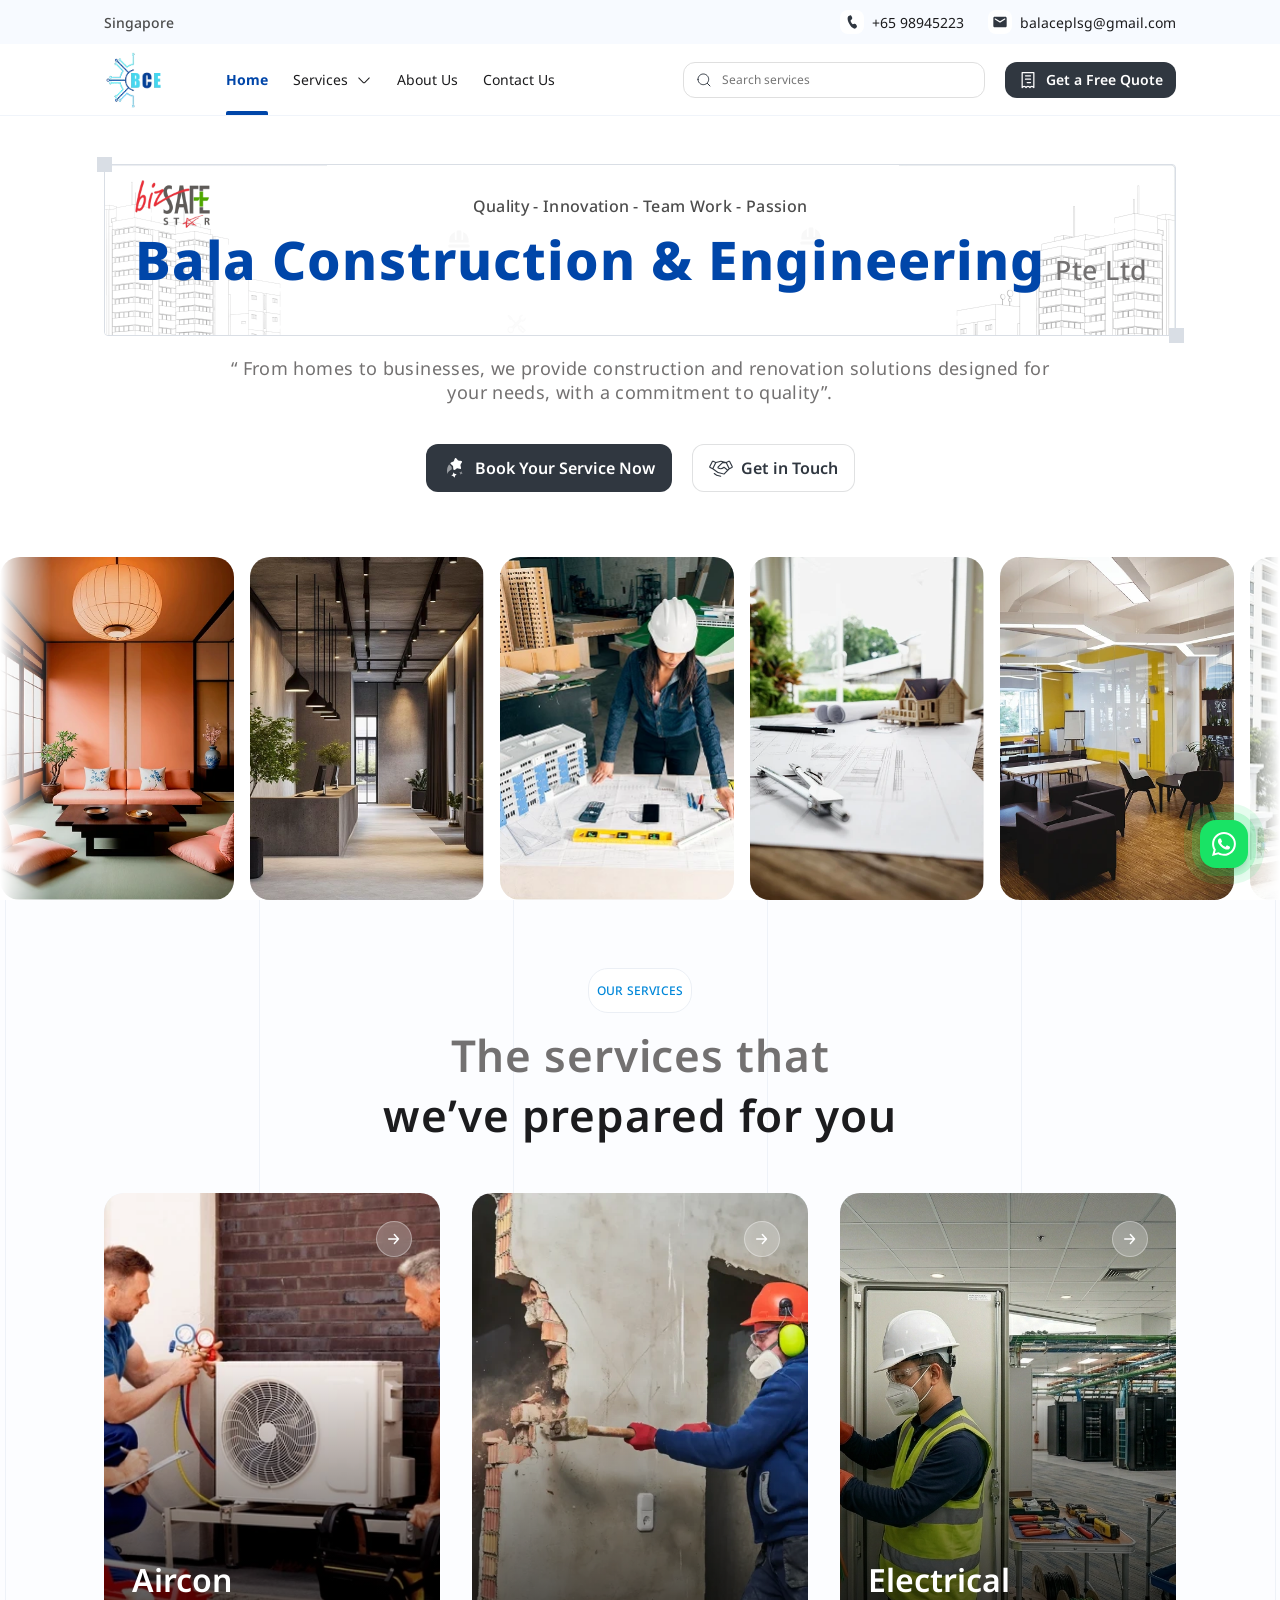
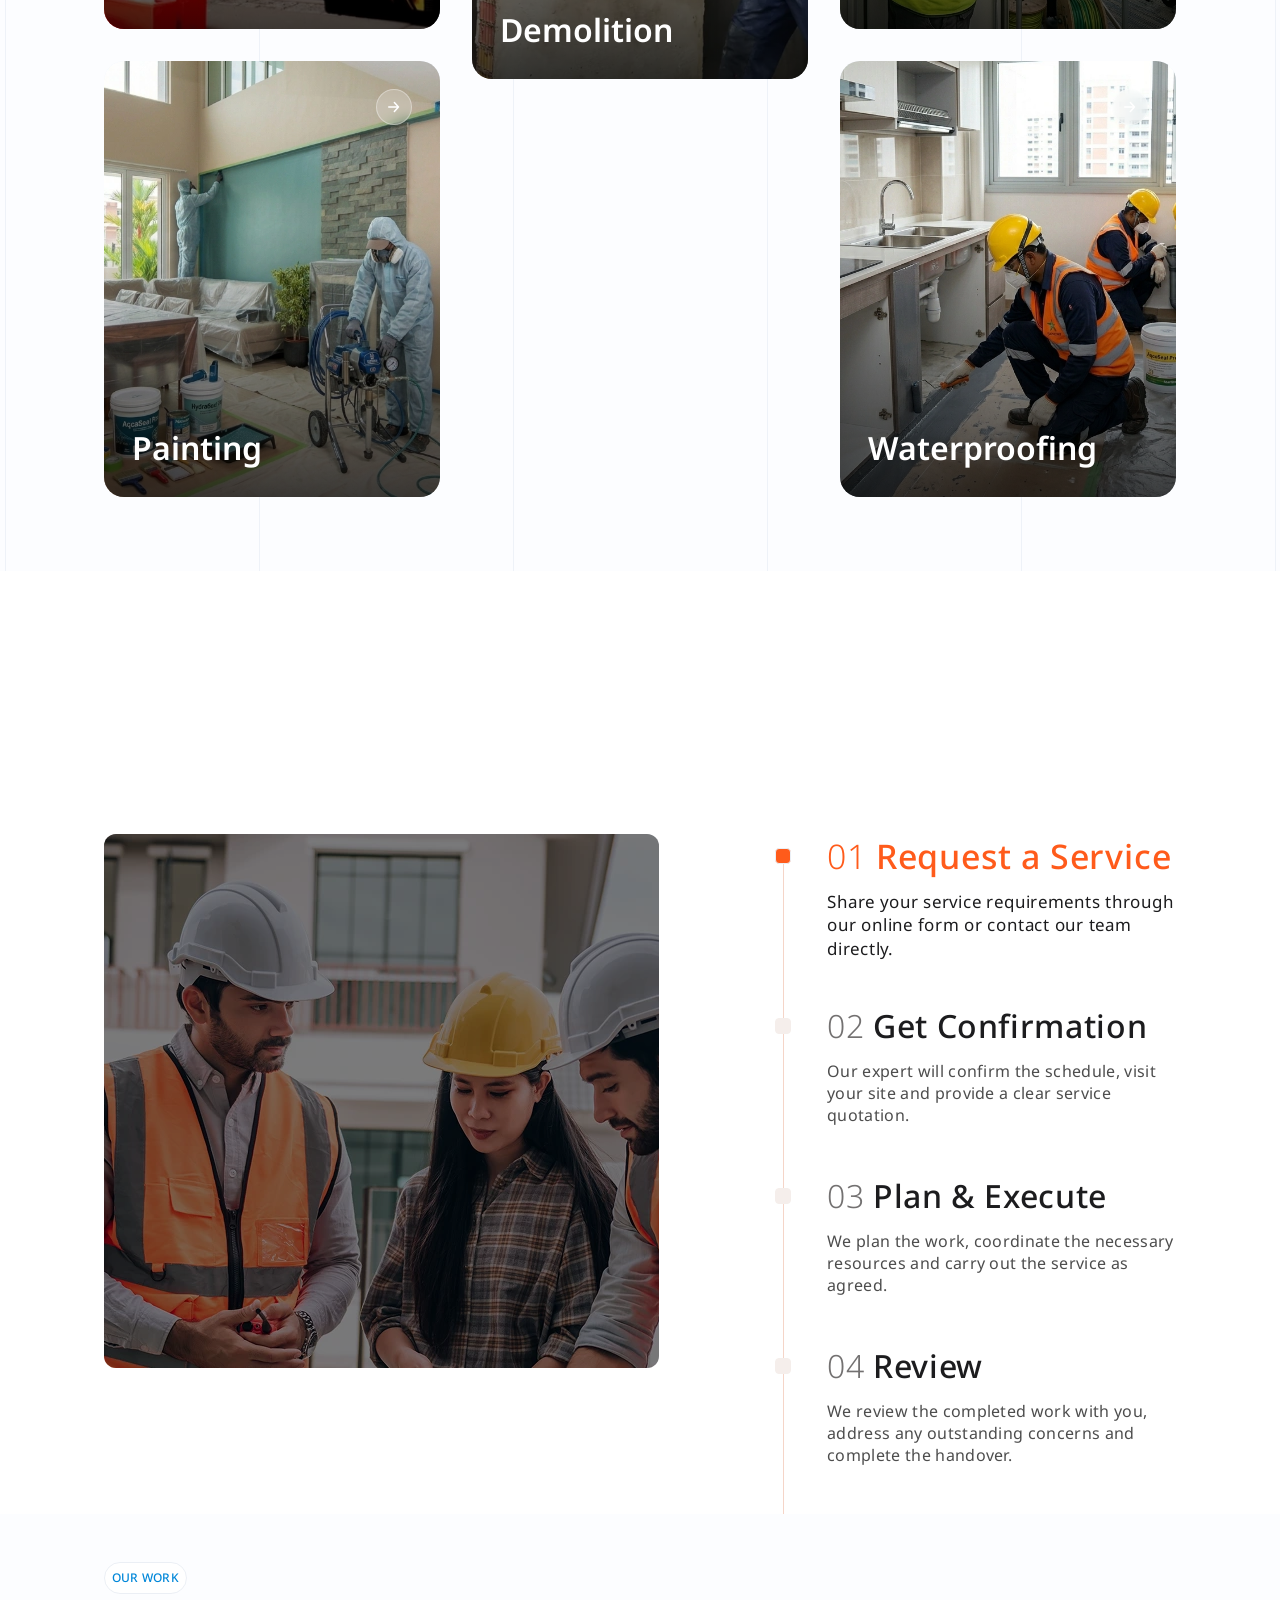
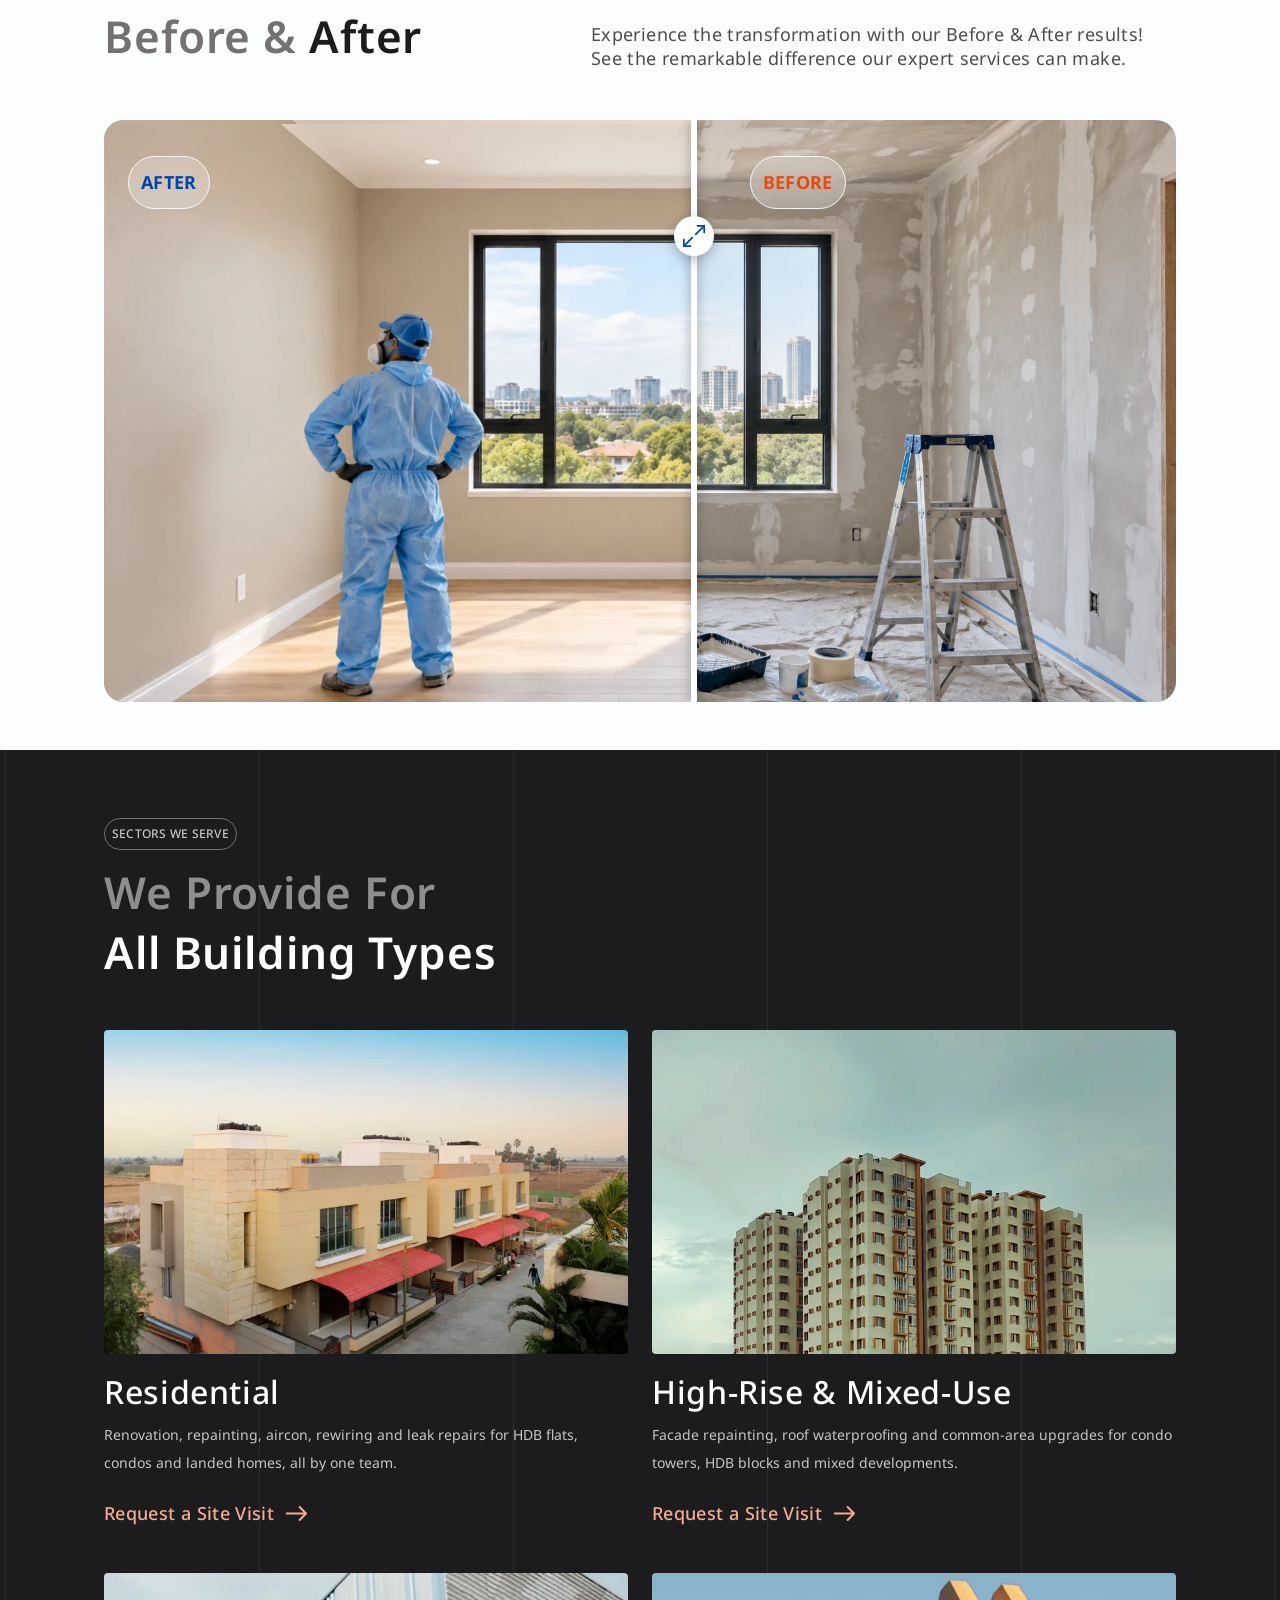
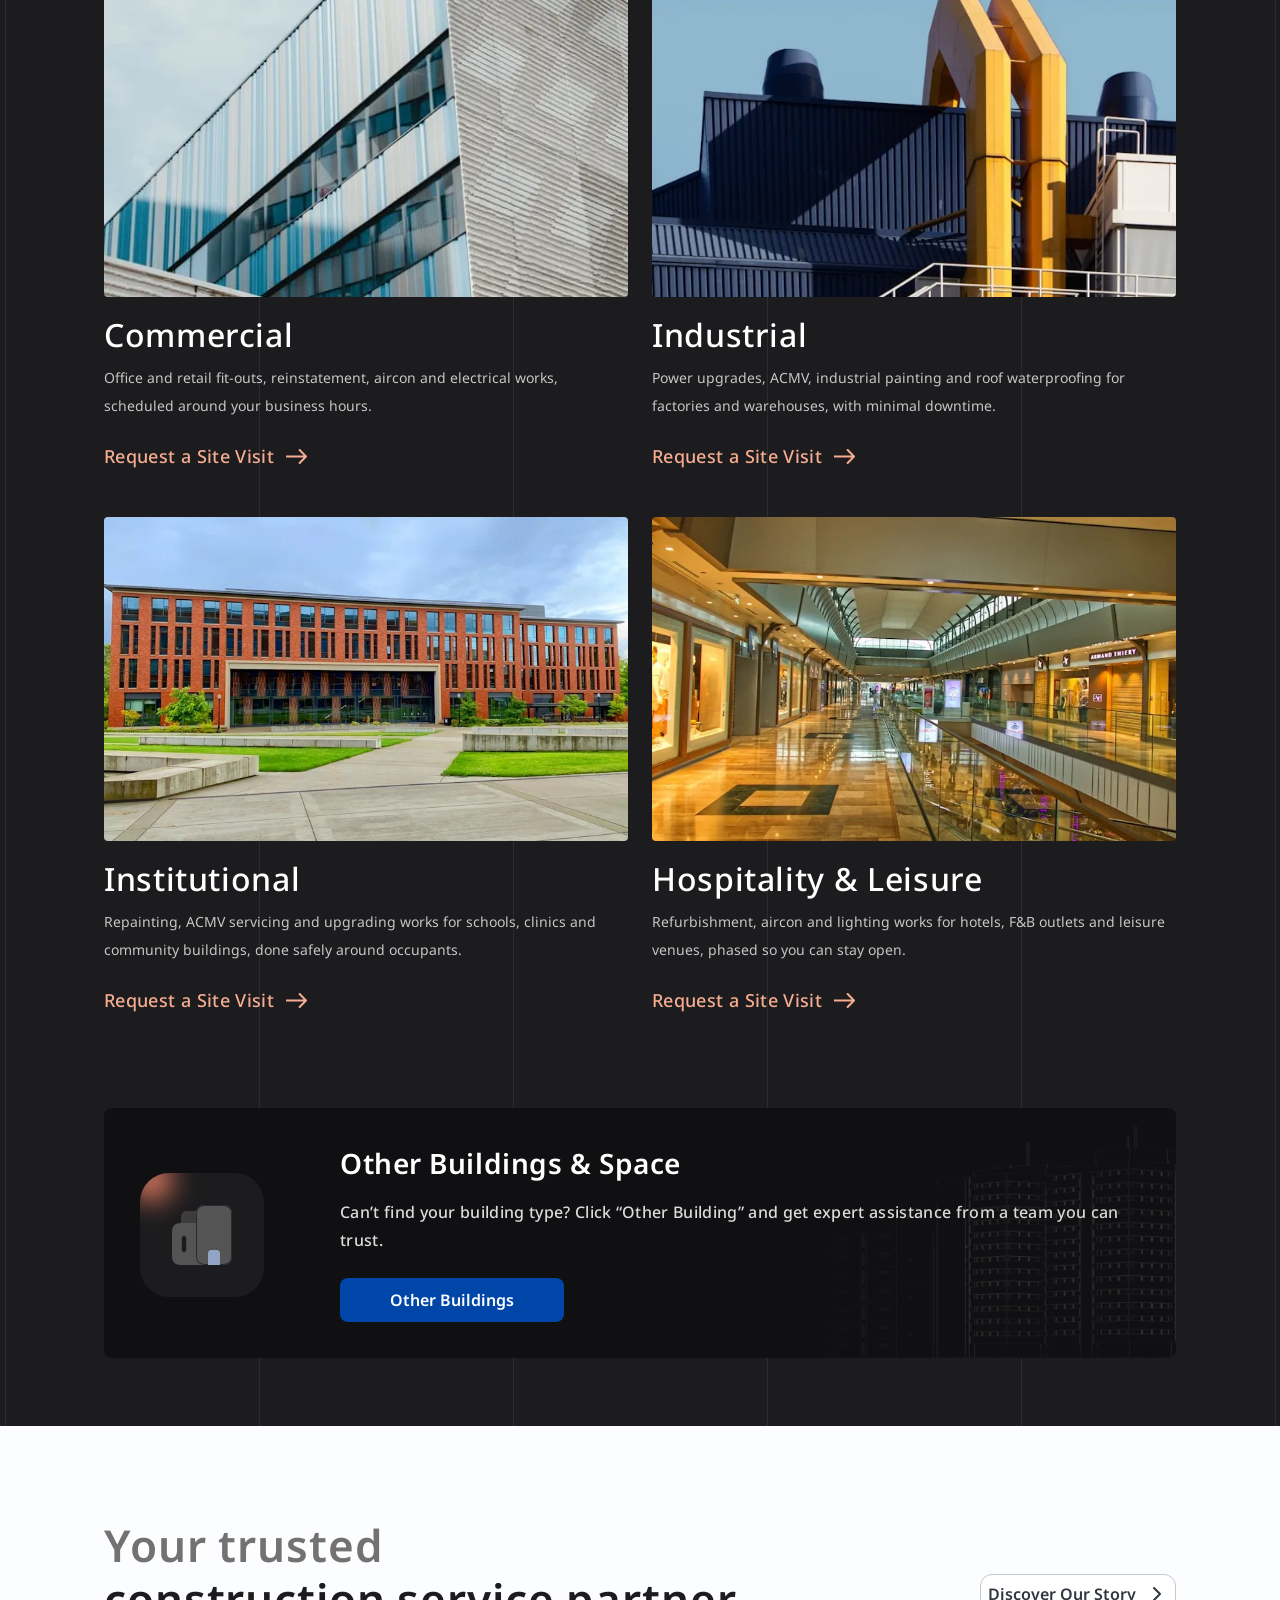
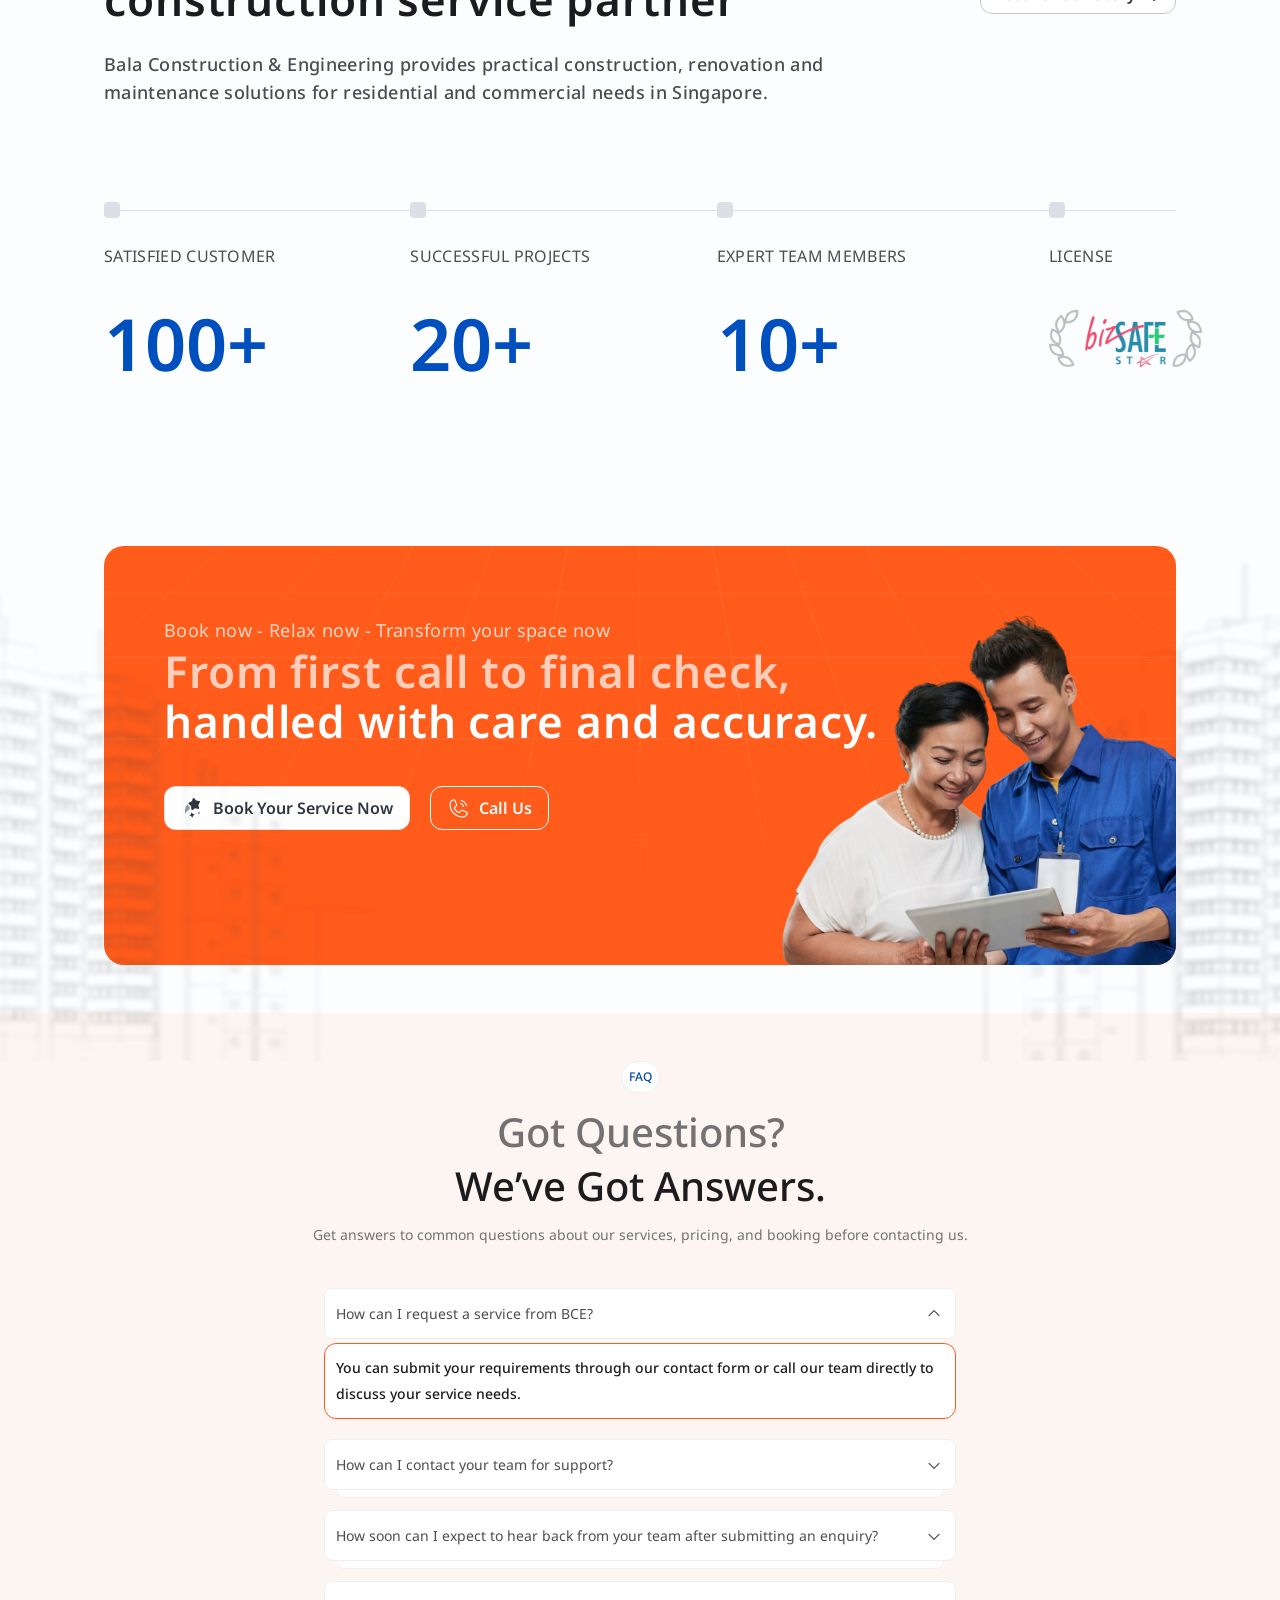
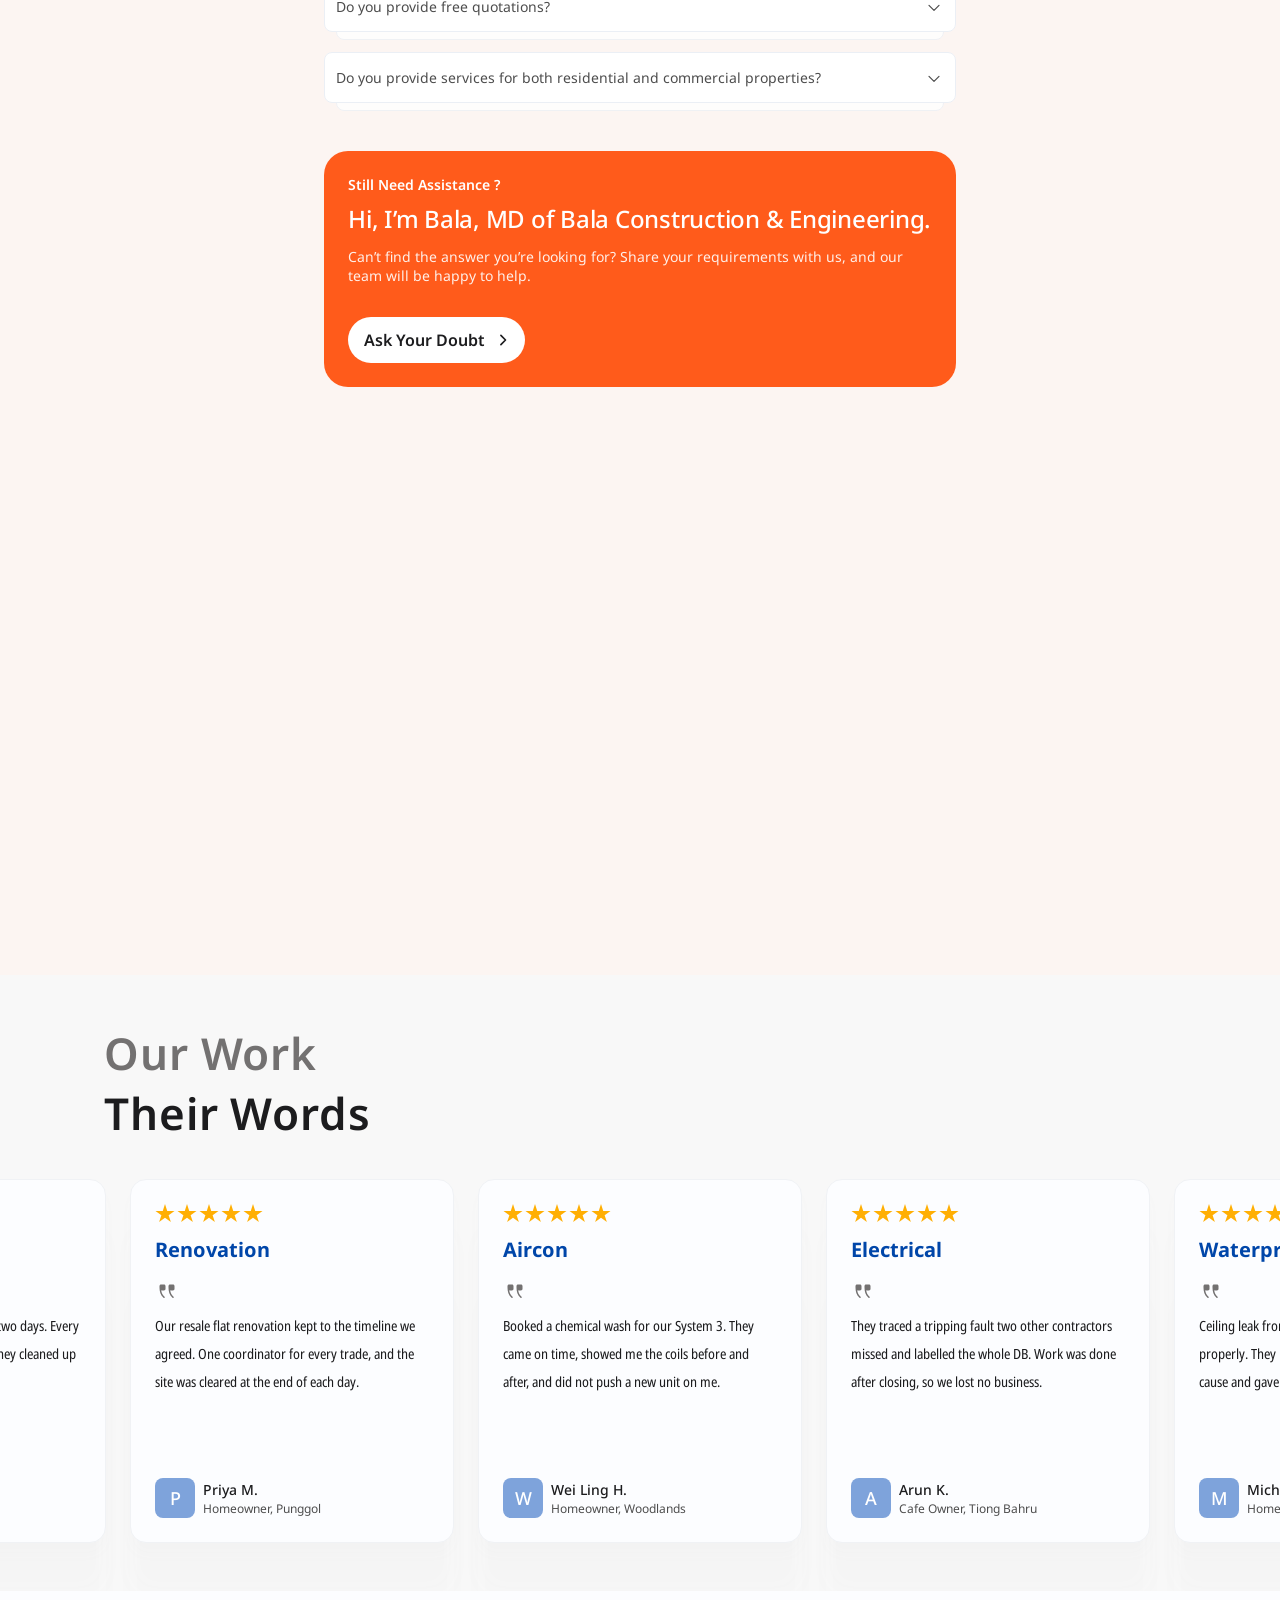
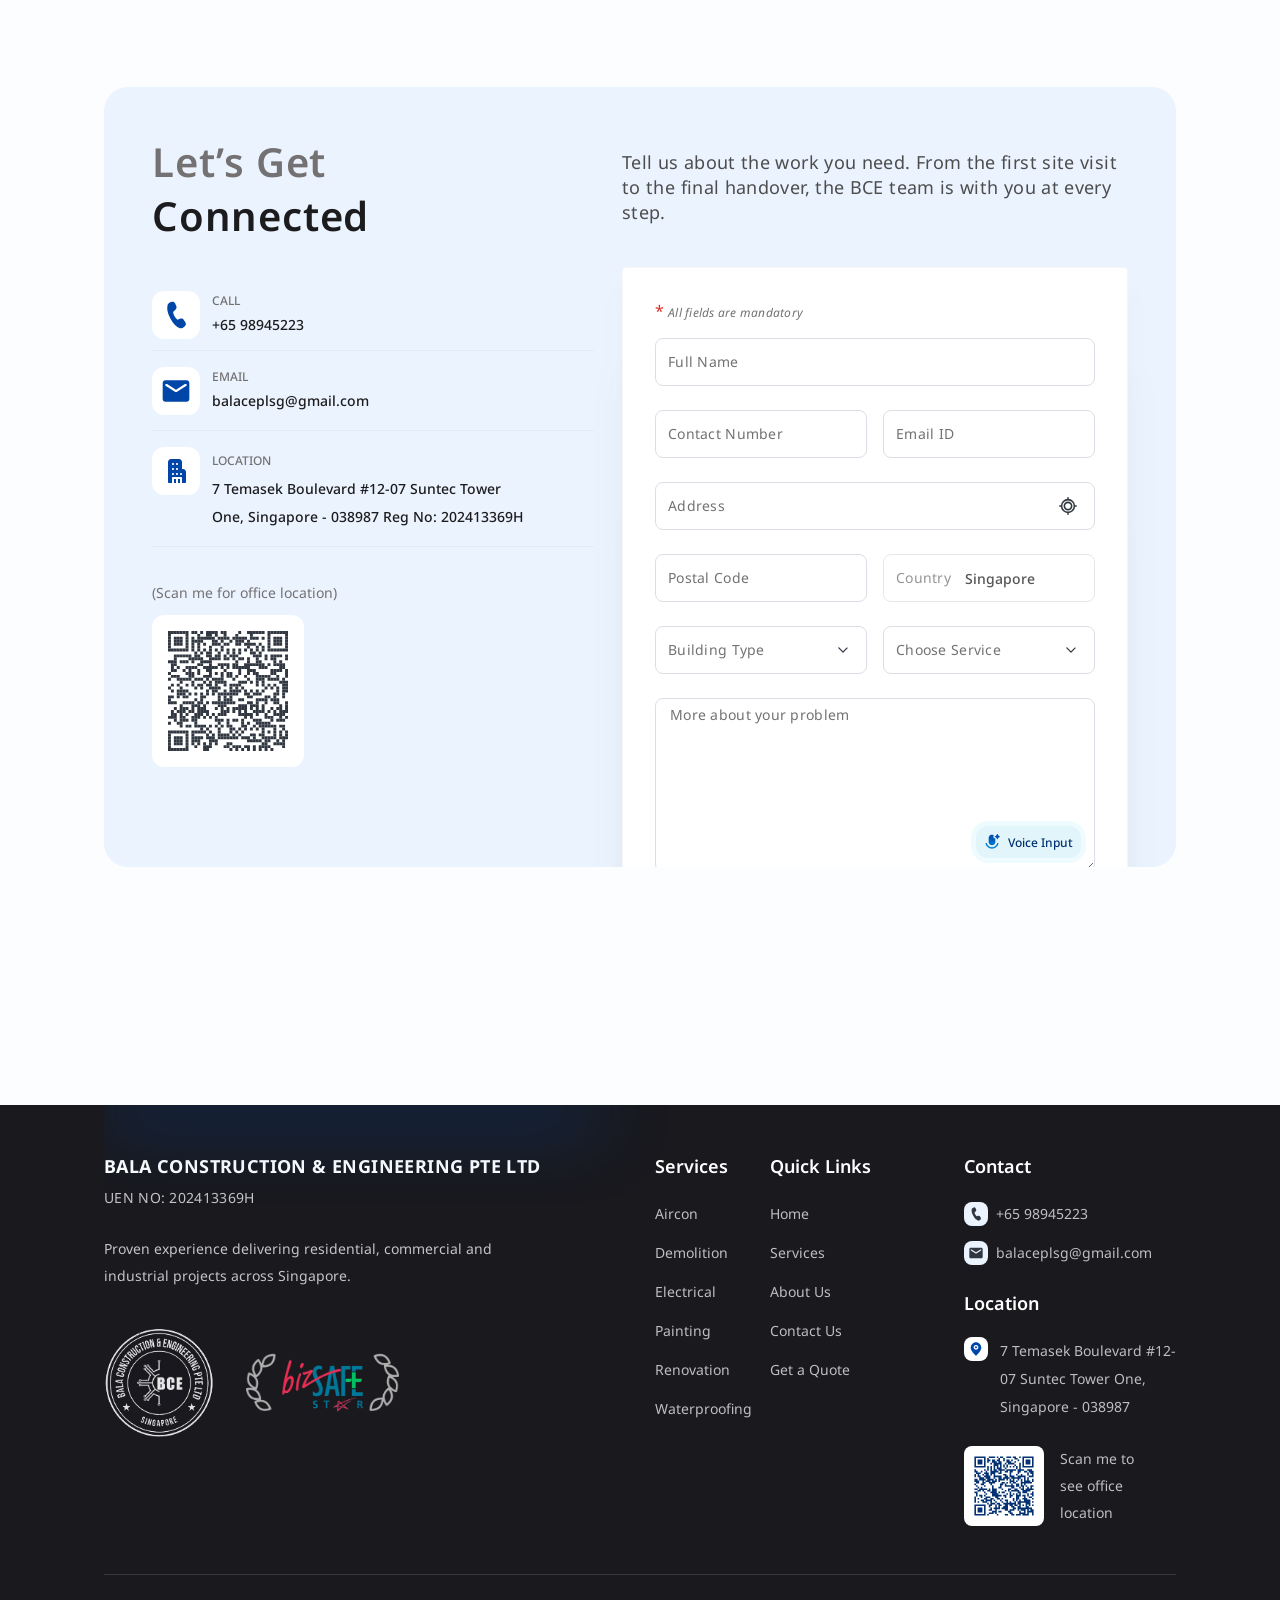
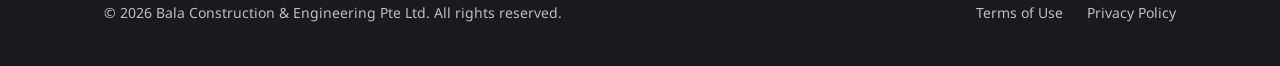
==== commit 233c7309: "Rebuild Before & After and home Contact Us to the new designs Before & After (Figma 136:2120): new h" ====
--- a/BCE Website Hub/index.html
+++ b/BCE Website Hub/index.html
@@ -121,13 +121,20 @@
     </div>
   </section>
 
-  <!-- ===== Before & After =============================================== -->
-  <section class="section" id="our-work">
-    <div class="container">
-      <div class="section-head section-head--center" data-reveal>
-        <span class="eyebrow">Our Work</span>
-        <h2 class="section-title"><span class="title-lead">Before &amp;</span> After</h2>
-        <p class="section-lead section-lead--wide">
+  <!-- ===== Before & After (Figma 136:2120) ==============================
+       Chip and the one-line title on the left, the lead on the right, then
+       the 1232 x 582 slider. The two photos are registered to each other -
+       after.webp was shifted 23.5px down and 2.5px right onto the before
+       photo's window - and both are drawn in one full-size frame, so the
+       window meets itself exactly at the handle at any width. -->
+  <section class="ba" id="our-work">
+    <div class="container">
+      <div class="ba__head" data-reveal>
+        <div>
+          <span class="eyebrow">Our Work</span>
+          <h2 class="section-title"><span class="title-lead title-lead--inline">Before &amp;</span> After</h2>
+        </div>
+        <p class="ba__lead">
           Experience the transformation with our Before &amp; After results! See the remarkable
           difference our expert services can make.
         </p>
@@ -135,10 +142,10 @@
 
       <div class="compare" data-compare data-reveal="scale">
         <div class="compare__layer compare__layer--before">
-          <img src="images/before-after/before.webp" alt="Property before BCE works">
+          <img src="images/before-after/before.webp" alt="A room mid-repaint, walls patched and unfinished" width="1672" height="941">
         </div>
         <div class="compare__layer compare__layer--after">
-          <img src="images/before-after/after.webp" alt="The same property after completion">
+          <img src="images/before-after/after.webp" alt="The same room after the repaint, finished" width="1672" height="941">
         </div>
         <span class="compare__badge compare__badge--after">AFTER</span>
         <span class="compare__badge compare__badge--before">BEFORE</span>
@@ -272,22 +279,20 @@
   </section>
 
   <!-- ===== Contact ====================================================== -->
-  <!-- Figma 537:2216 - home only. The panel layout is the home page's own;
-       the form inside it is the same one contact.html uses.
+  <!-- Figma 750:1234 - home only. Two stacks on the tinted panel: the title,
+       contact lines and QR on the left; the lead and the enquiry form on the
+       right. The form is the same inline-label one contact.html uses.
        The track is the panel's scroll runway: on desktop the panel pins under
-       the navbar and the form scrolls inside it while the details hold still
-       (js/main.js). The columns are wrappers so the scroll offset never fights
-       data-reveal. -->
+       the navbar and the right stack (lead + form) scrolls inside it while the
+       details hold still (js/main.js). The columns are wrappers so the scroll
+       offset never fights data-reveal. -->
   <section class="reach" id="contact" aria-labelledby="reach-title">
     <div class="container reach__track">
       <div class="reach__panel">
         <div class="reach__grid">
           <div class="reach__col reach__col--info">
             <div class="reach__info" data-reveal="left">
-              <h2 class="reach__title" id="reach-title"><span class="title-lead">Our Journey</span> Begins Here</h2>
-              <p class="reach__lead">
-                Tell us about the work you need. From the first site visit to the final handover, the BCE team is with you at every step.
-              </p>
+              <h2 class="reach__title" id="reach-title"><span class="title-lead">Let&rsquo;s Get</span> Connected</h2>
 
               <ul class="reach__list">
                 <li>
@@ -327,10 +332,15 @@
           </div>
 
           <div class="reach__col reach__col--form">
-            <div class="form-card" id="enquiry" data-reveal="right">
-              <form data-enquiry-form novalidate>
-                <div data-render="enquiry-fields" data-form-scope="home"></div>
-              </form>
+            <div class="reach__form" id="enquiry" data-reveal="right">
+              <p class="reach__lead">
+                Tell us about the work you need. From the first site visit to the final handover, the BCE team is with you at every step.
+              </p>
+              <div class="form-card form-card--inline">
+                <form data-enquiry-form novalidate>
+                  <div data-render="enquiry-fields" data-form-scope="home" data-form-style="inline"></div>
+                </form>
+              </div>
             </div>
           </div>
         </div>
--- a/BCE Website Hub/css/base.css
+++ b/BCE Website Hub/css/base.css
@@ -159,6 +159,9 @@
    The lead-in takes --title-lead, which dark sections switch to white at
    half strength. */
 .title-lead { display: block; color: var(--title-lead); }
+/* Same tone on one line, where the design keeps a short title whole
+   ("Before & After", Figma 136:2121). */
+.title-lead--inline { display: inline; }
 .section-title--md { font-size: var(--fs-h3); line-height: var(--lh-h3); font-weight: 500; }
 
 .section-lead {
--- a/BCE Website Hub/css/components.css
+++ b/BCE Website Hub/css/components.css
@@ -940,6 +940,7 @@
    -------------------------------------------------------------------------- */
 .form-card--inline {
   padding: var(--sp-8);
+  border-radius: 4px;           /* square-cornered in both designs (734:1214, 750:1234) */
   border-color: var(--stroke-card);
   box-shadow: 0 24px 27px rgba(102, 102, 102, .04), 0 97px 48.5px rgba(102, 102, 102, .03),
               0 219px 65.5px rgba(102, 102, 102, .02), 0 389px 78px rgba(102, 102, 102, .01);
--- a/BCE Website Hub/css/sections.css
+++ b/BCE Website Hub/css/sections.css
@@ -259,7 +259,8 @@
   font-size: 32px; line-height: 44px; font-weight: 500;
   letter-spacing: .64px;
   color: var(--text-1);
-  transition: color var(--dur) var(--ease);
+  transform-origin: left center;
+  transition: color var(--dur) var(--ease), transform 300ms var(--ease-out);
 }
 .steps__n { font-weight: 300; color: var(--text-3); transition: color var(--dur) var(--ease); }
 .steps__desc {
@@ -267,12 +268,23 @@
   font-size: var(--fs-body); line-height: 22px;
   letter-spacing: .32px;
   color: var(--text-2);
-}
-
-/* Reached: the square fills. Current: the title lights up too. */
+  transform-origin: left top;
+  transition: color var(--dur) var(--ease), transform 300ms var(--ease-out);
+}
+
+/* Reached: the square fills. Current: the title lights up, and the step
+   grows 6% - title and description together, anchored to the rail side -
+   so it reads as lifted above the others. A transform, not a font-size, so
+   nothing below it moves; the step it hands over to eases back as it goes. */
 .steps__item.is-done .steps__dot { background: var(--steps-orange); border-color: var(--stroke-1); }
 .steps__item.is-current .steps__name,
 .steps__item.is-current .steps__n { color: var(--steps-orange); }
+.steps__item.is-current .steps__name,
+.steps__item.is-current .steps__desc { transform: scale(1.06); }
+.steps__item.is-current .steps__desc { color: var(--text-1); }
+@media (prefers-reduced-motion: reduce) {
+  .steps__name, .steps__desc { transition: color var(--dur) var(--ease); }
+}
 
 @media (hover: hover) and (pointer: fine) {
   .steps__photo:hover img { transform: scale(1.04); }
@@ -282,11 +294,35 @@
 }
 
 /* --------------------------------------------------------------------------
+   Before & After (Figma 136:2120)
+   Chip + one-line title on the left; the lead on the right, 60px down from
+   the chip (level with the title); the slider 48px under the lead.
+   -------------------------------------------------------------------------- */
+.ba { padding-block: var(--sp-12); }
+/* 32px chip, as drawn (the stroke sits inside the 8px padding). */
+.ba .eyebrow { padding: 7px; line-height: 16px; }
+/* A flex column, so the inline chip leaves no line-box gap under itself. */
+.ba__head > div { display: flex; flex-direction: column; align-items: flex-start; }
+.ba__head {
+  display: grid;
+  grid-template-columns: minmax(0, 1fr) minmax(0, 585px);
+  column-gap: var(--sp-12);
+  align-items: start;
+}
+.ba__lead {
+  margin-top: 60px;
+  font-size: var(--fs-lead); line-height: normal;
+  letter-spacing: .36px;
+  color: var(--text-2);
+}
+.ba .compare { margin-top: 50px; }   /* 48px under the lead, which sets the row - y=206 in the frame */
+
+/* --------------------------------------------------------------------------
    Before / After comparison slider
    -------------------------------------------------------------------------- */
 .compare {
   position: relative;
-  height: 500px;
+  height: 582px;
   border-radius: var(--r-lg);
   overflow: hidden;
   background: var(--bg-2);
@@ -295,17 +331,20 @@
   cursor: ew-resize;
 }
 .compare__layer { position: absolute; inset: 0; }
+/* Both photos fill the same full-size frame with the same crop, so their
+   registered windows stay on top of each other at every width. */
 .compare__layer img { width: 100%; height: 100%; object-fit: cover; }
 
-/* Top layer is clipped to the handle position */
-.compare__layer--after { width: var(--compare-pos, 32px); overflow: hidden; }
-.compare__layer--after img { width: var(--compare-width, 1232px); max-width: none; height: 100%; }
+/* The after photo is a full-size layer clipped at the handle, not a narrow
+   box holding a wide image, so it can never be drawn at a different size
+   from the before photo (a stale measured width used to shift it). */
+.compare__layer--after { clip-path: inset(0 calc(100% - var(--compare-pos, 32px)) 0 0); }
 
 .compare__handle {
   position: absolute; top: 0; bottom: 0;
   left: var(--compare-pos, 32px);
-  width: 4px;
-  margin-left: -2px;
+  width: 6px;               /* Line 51: a 6px white rule */
+  margin-left: -3px;
   background: var(--white);
   box-shadow: 0 0 12px rgba(0, 0, 0, .35);
   z-index: 3;
@@ -1797,11 +1836,12 @@
 }
 
 /* ==========================================================================
-   Contact Us - home (Figma 136:2055)
+   Contact Us - home (Figma 750:1234)
    ========================================================================== */
-/* Figma 537:2216 - a 1232px tinted panel on white, 96px clear above and
-   below. Inside: 48px side margins, the info column 48px down, the form card
-   24px down and 76px clear of the panel's bottom edge. */
+/* A 1232px tinted panel on white, 96px clear above and below, 48px inside
+   all round. Two independent stacks: left, the title with the contact lines
+   48px under it and the QR below; right, the lead (15px lower than the
+   title) with the form card 42px under it. */
 .reach { padding-block: var(--sp-24); }
 .reach__panel {
   position: relative;        /* offsetParent for the columns, which main.js measures */
@@ -1815,13 +1855,13 @@
   justify-content: space-between;
   column-gap: 28px;
   align-items: start;
-  padding: var(--sp-6) var(--sp-12) 76px;
-}
-.reach__info { padding-top: var(--sp-6); }
-/* #enquiry links (FAQ button) land with the panel just pinned and the card's
-   top edge showing: html's scroll-padding (nav + 16) + 32 = nav + the 24px
-   pin gap + the panel's 24px top padding. */
-.reach #enquiry { scroll-margin-top: var(--sp-8); }
+  padding: var(--sp-12);
+}
+/* #enquiry (the right stack) is where the FAQ button lands: with the panel
+   just pinned, title, lead and the top of the card all in view.
+   html's scroll-padding (nav + 16) + 56 = nav + the 24px pin gap + the
+   panel's 48px top padding. */
+.reach #enquiry { scroll-margin-top: 56px; }
 
 /* Pinned (set by initReachScene in main.js, desktop only, never under reduced
    motion). The panel holds under the navbar at a height that fits the screen;
@@ -1836,22 +1876,29 @@
   color: var(--text-1);
 }
 .reach__lead {
-  margin-top: var(--sp-3);
-  font-size: var(--fs-body); line-height: 22px; letter-spacing: .32px;
+  padding-top: 15px;
+  font-size: var(--fs-lead); line-height: 25px; letter-spacing: .36px;
   color: var(--text-2);
 }
-
-.reach__list { margin-top: 28px; border-top: 1px solid var(--stroke-divider); }
+.reach .form-card { margin-top: 42px; }
+/* Voice Input sits in the bottom corner here (the contact page has it at the
+   top), so the text takes the full width and stops clear above it. */
+.reach .field--inline textarea.field__control { padding: 12px 14px 56px; }
+.reach .field--inline .voice-btn { top: auto; bottom: 14px; }
+
+/* A rule under each line, none above the first. */
+.reach__list { margin-top: var(--sp-12); }
 .reach__list li { border-bottom: 1px solid var(--stroke-divider); }
 
 /* 16px above each line, and 16px below it counting the 1px rule - except the
-   first, which the design keeps 4px tighter. */
+   first, which sits flush under the title's gap and keeps its rule 12px
+   down. */
 .reach-line {
   display: flex; align-items: center; gap: var(--sp-3);
   padding: var(--sp-4) 0 15px;
   color: inherit;
 }
-.reach__list li:first-child .reach-line { padding-bottom: 11px; }
+.reach__list li:first-child .reach-line { padding-top: 0; padding-bottom: 11px; }
 .reach-line--top { align-items: flex-start; }
 
 .reach-line__icon {
--- a/BCE Website Hub/css/responsive.css
+++ b/BCE Website Hub/css/responsive.css
@@ -45,6 +45,8 @@
   .cta-banner__photo { width: 620px; height: 420px; margin-left: 0; }
 
   .service-hero { min-height: 520px; }
+  /* Before & After: a narrower lead keeps the title on one line. */
+  .ba__head { grid-template-columns: minmax(0, 1fr) minmax(0, 480px); }
   .service-hero__inner { padding-block: 80px var(--sp-16); }
   .service-hero__title { font-size: 56px; letter-spacing: 1px; }
 
@@ -170,8 +172,12 @@
   /* Stacked: no pinning below 1024 (see initReachScene), so the panel is
      just a card and the form follows the details. */
   .reach { padding-block: var(--sp-16); }
-  .reach__grid { grid-template-columns: 1fr; row-gap: var(--sp-10); padding: var(--sp-10) var(--sp-8); }
-  .reach__info { padding-top: 0; }
+  .reach__grid { grid-template-columns: 1fr; row-gap: var(--sp-12); padding: var(--sp-10) var(--sp-8); }
+  .reach__list { margin-top: var(--sp-8); }
+  .reach__lead { padding-top: 0; }
+  .reach .form-card { margin-top: var(--sp-6); }
+  /* Nothing pins here, so the jump just lands on the lead. */
+  .reach #enquiry { scroll-margin-top: 0; }
   .faq { --bld-s: .8; }
   .location { grid-template-columns: 1fr; gap: var(--sp-10); }
 
@@ -194,6 +200,10 @@
   .mapview__rows { gap: var(--sp-4); margin-top: var(--sp-4); }
 
   .compare { height: 420px; }
+  /* Before & After: lead under the title. */
+  .ba__head { grid-template-columns: 1fr; }
+  .ba__lead { margin-top: var(--sp-4); }
+  .ba .compare { margin-top: var(--sp-10); }
 
   /* Photo drops out below the banner's two-column width; copy takes the panel. */
   .cta-banner__inner { height: auto; padding: var(--sp-10); }
@@ -336,6 +346,9 @@
   .steps__dot { left: -36px; top: 8px; }
   .steps__rail { top: 8px; }
   .steps__item + .steps__item { margin-top: var(--sp-8); }
+  /* Narrow column: a gentler lift keeps the text inside the screen edge. */
+  .steps__item.is-current .steps__name,
+  .steps__item.is-current .steps__desc { transform: scale(1.04); }
   .steps__name { font-size: 22px; line-height: 32px; letter-spacing: .3px; }
   .steps__desc { font-size: var(--fs-sm); }
 
@@ -345,6 +358,8 @@
   .service-hero__actions .btn { width: 100%; }
 
   .compare { height: 300px; border-radius: var(--r-md); }
+  .ba__lead { font-size: var(--fs-body); }
+  .ba .compare { margin-top: var(--sp-8); }
   .compare__badge { top: var(--sp-4); font-size: var(--fs-sm); padding: var(--sp-2); }
   .compare__grip { top: 40px; }
 
@@ -370,6 +385,9 @@
   .reach__panel { border-radius: var(--r-lg); }
   .reach__grid { row-gap: var(--sp-8); padding: var(--sp-6) var(--sp-4); }
   .reach__title { font-size: 30px; line-height: 40px; letter-spacing: .4px; }
+  .reach__list { margin-top: var(--sp-6); }
+  .reach__lead { font-size: var(--fs-body); line-height: 24px; letter-spacing: .32px; }
+  .reach .form-card { margin-top: var(--sp-5); }
   .reach-line__value--address { max-width: none; }
 
   /* Background rules read as noise at phone width. */
